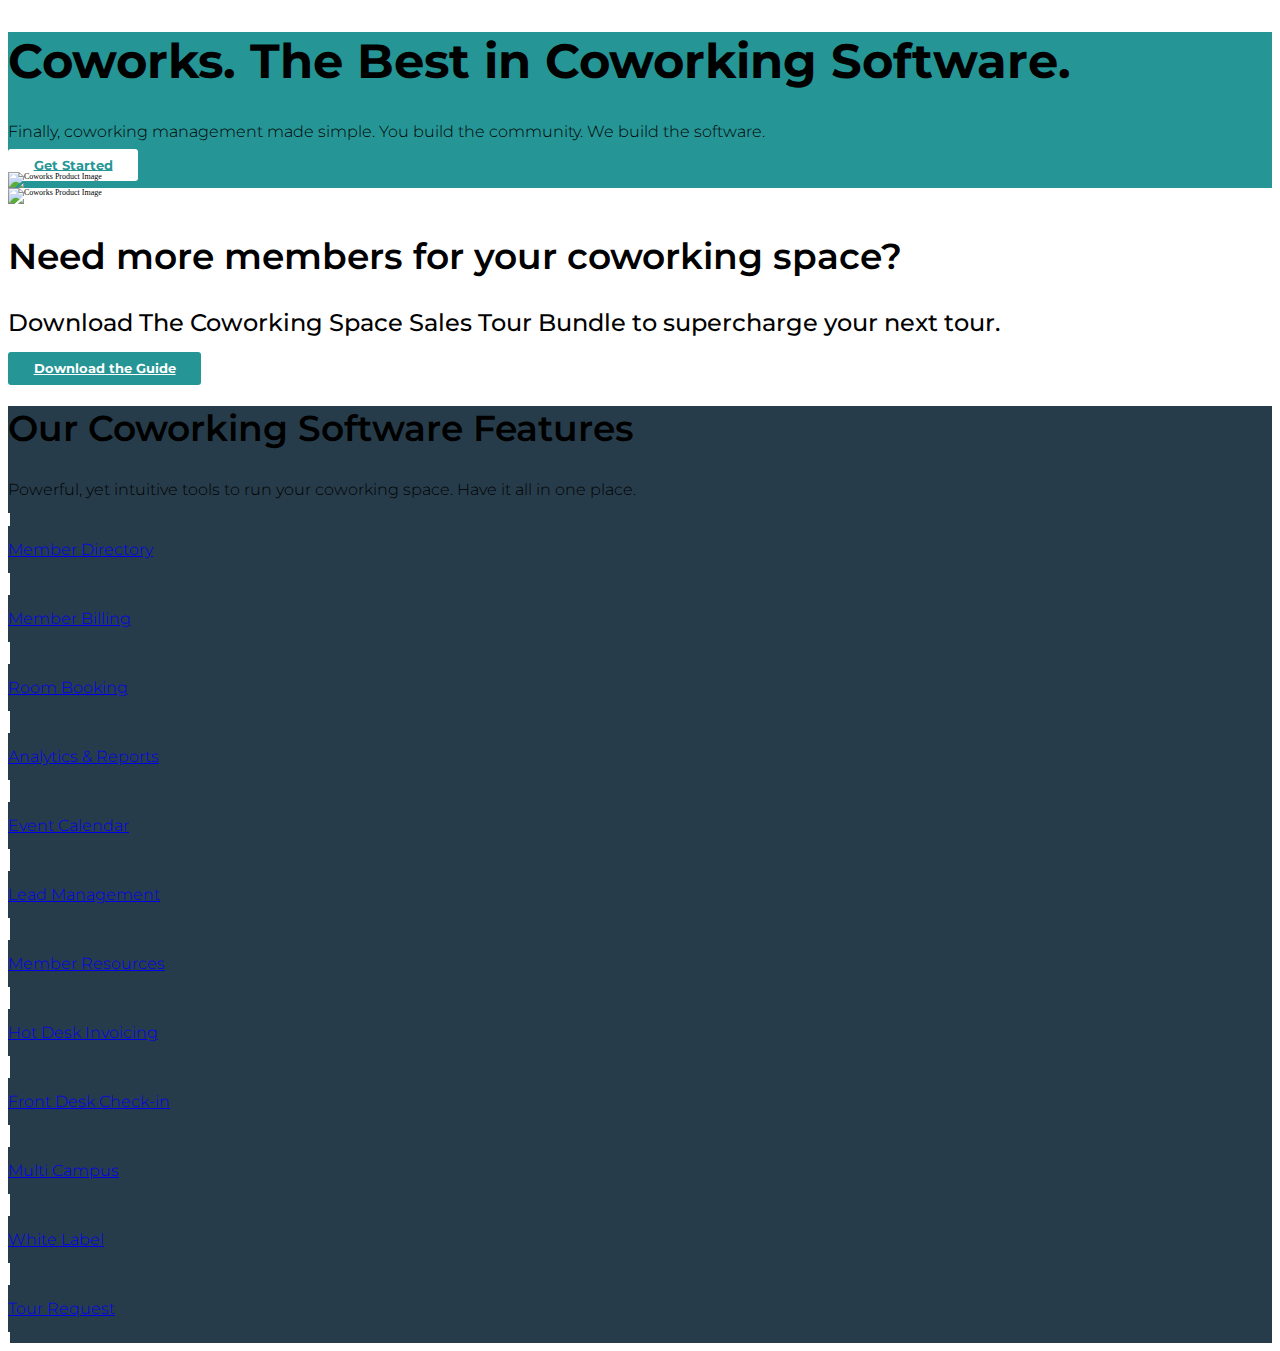
==== index.html @ 5b38c7f8 "Added Index Header, Sales Bundle, Features Added buttons, fonts, rem, features styles" ====
<!DOCTYPE html>
<html>

<head>
	<meta charset="utf-8">
	<meta name="viewport" content="width=device-width, initial-scale=1, shrink-to-fit=no">
	<link rel="stylesheet" href="https://stackpath.bootstrapcdn.com/bootstrap/4.1.3/css/bootstrap.min.css" integrity="sha384-MCw98/SFnGE8fJT3GXwEOngsV7Zt27NXFoaoApmYm81iuXoPkFOJwJ8ERdknLPMO" crossorigin="anonymous">
	<link rel="stylesheet" href="https://use.fontawesome.com/releases/v5.6.3/css/all.css" integrity="sha384-UHRtZLI+pbxtHCWp1t77Bi1L4ZtiqrqD80Kn4Z8NTSRyMA2Fd33n5dQ8lWUE00s/" crossorigin="anonymous">
	<link href="style/css/style.css" type="text/css" rel="stylesheet">
	<title>Lithios Mobile App Development Raleigh for Android, iOS, iPhone</title>
</head>

<body>
	<!-- Page -->
	<div class="container-fluid p-0" id="home">
		<!-- Header -->
		<div class="container-fluid py-5 px-5 px-md-0 bg-primary">
			<div class="row">
				<div class="col-0 col-md-1">
				</div>
				<div class="col-12 col-md-10">
					<div class="row px-0">
						<div class="col-12 col-lg-6 text-center text-lg-left">
							<h1 class="text-white">Coworks. The Best in Coworking Software.</h1>
							<p class="text-white">Finally, coworking management made simple. You build the community. We build the software.</p>
							<a class="btn btn-primary mt-5" href="#" role="button">Get Started</a>
						</div>
						<div class="col-12 col-lg-6">
							<img class="img-responsive w-100" src="img/icon-design.png" alt="Coworks Product Image">
						</div>
					</div>
				</div>
				<div class="col-0 col-md-1">
				</div>
			</div>
		</div>
		<!-- Coworks Space Sales Bundle -->
		<div class="container-fluid py-5 px-5 px-md-0">
			<div class="row">
				<div class="col-0 col-md-1">
				</div>
				<div class="col-12 col-md-10">
					<div class="row">
						<div class="col-12 col-md-6">
							<img class="img-responsive w-100" src="img/icon-design.png" alt="Coworks Product Image">
						</div>
						<div class="col-12 col-md-6">
							<h2>Need more members for your coworking space?</h2>
							<h3>Download The Coworking Space Sales Tour Bundle to supercharge your next tour.</h3>
							<a class="btn btn-secondary mt-5" href="#" role="button">Download the Guide</a>
						</div>
					</div>
				</div>
				<div class="col-0 col-md-1">
				</div>
			</div>
		</div>
		<!-- Software Features -->
		<div class="container-fluid py-5 px-5 px-md-0 bg-secondary">
			<div class="row">
				<div class="col-0 col-md-1">
				</div>
				<div class="col-12 col-md-10">
					<div class="row">
						<div class="col-12 text-center text-white">
							<h2>Our Coworking Software Features</h2>
							<p>Powerful, yet intuitive tools to run your coworking space. Have it all in one place.</p>
						</div>
					</div>
					<div class="row">
						<div class="col-6 col-lg-3 my-2">
							<a href="/features/#member-directory" class="feature-box d-block">
								<div class="p-4 d-flex align-items-center flex-column py-5">
									<div>
										<p class="text-white text-center d-block"><i class="fa fa-users fa-lg fa-3x"></i></p>
										<h3 class="text-white features-size text-center mb-0 p h6 pb-0">Member Directory</h3>
									</div>
								</div>
							</a>
						</div>
						<div class="col-6 col-lg-3 my-2">
							<a href="/features/#member-billing" class="feature-box d-block">
								<div class="p-4 d-flex align-items-center flex-column py-5">
									<div>
										<p class="text-white text-center d-block"><i class="fa fa-money fa-lg fa-3x"></i></p>
										<h3 class="text-white features-size text-center mb-0 p h6 pb-0">Member Billing</h3>
									</div>
								</div>
							</a>
						</div>
						<div class="col-6 col-lg-3 my-2">
							<a href="/features/#room-booking" class="feature-box d-block">
								<div class="p-4 d-flex align-items-center flex-column py-5">
									<div>
										<p class="text-white text-center d-block"><i class="fa fa-th-large fa-lg fa-3x"></i></p>
										<h3 class="text-white features-size text-center mb-0 p h6 pb-0">Room Booking</h3>
									</div>
								</div>
							</a>
						</div>
						<div class="col-6 col-lg-3 my-2">
							<a href="/features/#analytics" class="feature-box d-block">
								<div class="p-4 d-flex align-items-center flex-column py-5">
									<div>
										<p class="text-white text-center d-block"><i class="fa fa-bar-chart fa-lg fa-3x"></i></p>
										<h3 class="text-white features-size text-center mb-0 p h6 pb-0">Analytics & Reports</h3>
									</div>
								</div>
							</a>
						</div>
						<div class="col-6 col-lg-3 my-2">
							<a href="/features/#event-calendar" class="feature-box d-block">
								<div class="p-4 d-flex align-items-center flex-column py-5">
									<div>
										<p class="text-white text-center d-block"><i class="fa fa-calendar fa-lg fa-3x"></i></p>
										<h3 class="text-white features-size text-center mb-0 p h6 pb-0">Event Calendar</h3>
									</div>
								</div>
							</a>
						</div>
						<div class="col-6 col-lg-3 my-2">
							<a href="/features/#lead-management" class="feature-box d-block">
								<div class="p-4 d-flex align-items-center flex-column py-5">
									<div>
										<p class="text-white text-center d-block"><i class="fa fa-user-plus fa-lg fa-3x"></i></p>
										<h3 class="text-white features-size text-center mb-0 p h6 pb-0">Lead Management</h3>
									</div>
								</div>
							</a>
						</div>
						<div class="col-6 col-lg-3 my-2">
							<a href="/features/#member-resources" class="feature-box d-block">
								<div class="p-4 d-flex align-items-center flex-column py-5">
									<div>
										<p class="text-white text-center d-block"><i class="fa fa-coffee fa-lg fa-3x"></i></p>
										<h3 class="text-white features-size text-center mb-0 p h6 pb-0">Member Resources</h3>
									</div>
								</div>
							</a>
						</div>
						<div class="col-6 col-lg-3 my-2">
							<a href="/features/#hot-desk" class="feature-box d-block">
								<div class="p-4 d-flex align-items-center flex-column py-5">
									<div>
										<p class="text-white text-center d-block"><i class="fa fa-credit-card fa-lg fa-3x"></i></p>
										<h3 class="text-white features-size text-center mb-0 p h6 pb-0">Hot Desk Invoicing</h3>
									</div>
								</div>
							</a>
						</div>
						<div class="col-6 col-lg-3 my-2">
							<a href="/features/#front-desk" class="feature-box d-block">
								<div class="p-4 d-flex align-items-center flex-column py-5">
									<div>
										<p class="text-white text-center d-block"><i class="fa fa-check-circle fa-lg fa-3x"></i></p>
										<h3 class="text-white features-size text-center mb-0 p h6 pb-0">Front Desk Check-in</h3>
									</div>
								</div>
							</a>
						</div>
						<div class="col-6 col-lg-3 my-2">
							<a href="/features/#multi-campus" class="feature-box d-block">
								<div class="p-4 d-flex align-items-center flex-column py-5">
									<div>
										<p class="text-white text-center d-block"><i class="fa fa-map-signs fa-lg fa-3x"></i></p>
										<h3 class="text-white features-size text-center mb-0 p h6 pb-0">Multi Campus</h3>
									</div>
								</div>
							</a>
						</div>
						<div class="col-6 col-lg-3 my-2">
							<a href="/features/#white-label" class="feature-box d-block">
								<div class="p-4 d-flex align-items-center flex-column py-5">
									<div>
										<p class="text-white text-center d-block"><i class="fa fa-paint-brush fa-lg fa-3x"></i></p>
										<h3 class="text-white features-size text-center mb-0 p h6 pb-0">White Label</h3>
									</div>
								</div>
							</a>
						</div>
						<div class="col-6 col-lg-3 my-2">
							<a href="/features/#tour-request" class="feature-box d-block">
								<div class="p-4 d-flex align-items-center flex-column py-5">
									<div>
										<p class="text-white text-center d-block"><i class="fa fa-map-marker fa-lg fa-3x"></i></p>
										<h3 class="text-white features-size text-center mb-0 p h6 pb-0">Tour Request</h3>
									</div>
								</div>
							</a>
						</div>
					</div>
				</div>
				<div class="col-0 col-md-1">
				</div>
			</div>
		</div>
			<!-- software suite -->

		</div>
</body>

</html>
---- style/css/style.css ----
@import url("https://fonts.googleapis.com/css?family=Montserrat:300,400,500,600,700,800,900");.bg-primary{background-color:#259595 !important}.bg-secondary{background-color:#273c4a !important}.bg-grey{background-color:#f8f8f8}@media (min-width: 992px){.h1,h1{font-family:"Montserrat",Verdana,Arial,Helvetica,sans-serif;font-size:10rem;font-weight:700}.h2,h2{font-family:"Montserrat",Verdana,Arial,Helvetica,sans-serif;font-size:4.5rem;font-weight:600}.h3,h3{font-family:"Montserrat",Verdana,Arial,Helvetica,sans-serif;font-size:3rem;font-weight:500}.h4,h4{font-family:"Montserrat",Verdana,Arial,Helvetica,sans-serif;font-size:4.5rem;font-weight:700}.h5,h5{font-family:"Montserrat",Verdana,Arial,Helvetica,sans-serif;font-size:4.5rem;font-weight:700}.h6,h6{font-family:"Montserrat",Verdana,Arial,Helvetica,sans-serif;font-size:4.5rem;font-weight:700}.p,p{font-family:"Montserrat",Verdana,Arial,Helvetica,sans-serif;font-size:2rem;font-weight:300}}@media (min-width: 768px), (max-width: 991px){.h1,h1{font-family:"Montserrat",Verdana,Arial,Helvetica,sans-serif;font-size:6rem;font-weight:700}.p,p{font-family:"Montserrat",Verdana,Arial,Helvetica,sans-serif;font-size:2rem;font-weight:300}}@media (max-width: 767px){.h1,h1{font-family:"Montserrat",Verdana,Arial,Helvetica,sans-serif;font-size:6rem;font-weight:700}.p,p{font-family:"Montserrat",Verdana,Arial,Helvetica,sans-serif;font-size:2rem;font-weight:300}}@media (min-width: 992px){html{font-size:10px}}@media (min-width: 768px), (max-width: 991px){html{font-size:8px}}@media (max-width: 767px){html{font-size:6px}}@media (min-width: 768px){.btn-primary{background-color:white;border-radius:3px 3px 3px 3px;border-color:white;color:#259595;font-family:"Montserrat",Verdana,Arial,Helvetica,sans-serif;font-weight:700;font-size:1.6rem;padding:1.1rem 3.2rem}.btn-primary:hover{background-color:#d9d9d9;color:#259595;font-family:"Montserrat",Verdana,Arial,Helvetica,sans-serif;font-weight:700;font-size:1.6rem;border-color:#d9d9d9 !important}.btn-primary:active{background-color:#d9d9d9 !important;color:#259595 !important;font-family:"Montserrat",Verdana,Arial,Helvetica,sans-serif !important;font-weight:700;font-size:1.6rem;border-color:#d9d9d9 !important;box-shadow:0 0 0 0.2rem rgba(0,0,0,0.15) !important}.btn-secondary{background-color:#259595;border-radius:3px 3px 3px 3px;border-color:#259595;color:white;font-family:"Montserrat",Verdana,Arial,Helvetica,sans-serif;font-weight:700;font-size:1.6rem;padding:1.1rem 3.2rem}.btn-secondary:hover{background-color:#39cece;color:white;border-color:#39cece !important}.btn-secondary:active{background-color:#39cece !important;color:white;border-color:#39cece !important;box-shadow:0 0 0 0.2rem rgba(0,0,0,0.2) !important}}@media (max-width: 767px){.btn-primary{background-color:white;border-radius:3px 3px 3px 3px;border-color:white;color:#259595;font-family:"Montserrat",Verdana,Arial,Helvetica,sans-serif;font-weight:700;font-size:1.8rem;padding:1.5rem 4rem}.btn-primary:hover{background-color:#d9d9d9;color:#259595;font-family:"Montserrat",Verdana,Arial,Helvetica,sans-serif;font-weight:700;font-size:1.8rem;border-color:#d9d9d9 !important}.btn-primary:active{background-color:#d9d9d9 !important;color:#259595 !important;font-family:"Montserrat",Verdana,Arial,Helvetica,sans-serif !important;font-weight:700;font-size:1.8rem;border-color:#d9d9d9 !important;box-shadow:0 0 0 0.2rem rgba(0,0,0,0.15) !important}.btn-secondary{background-color:#259595;border-radius:3px 3px 3px 3px;border-color:#259595;color:white;font-family:"Montserrat",Verdana,Arial,Helvetica,sans-serif;font-weight:700;font-size:1.8rem;padding:1.5rem 4rem}.btn-secondary:hover{background-color:#39cece;color:white;font-size:1.8rem;border-color:#39cece !important}.btn-secondary:active{background-color:#39cece !important;color:white;font-size:1.8rem;border-color:#39cece !important;box-shadow:0 0 0 0.2rem rgba(0,0,0,0.2) !important}}.feature-box{border:solid 2px #fff}.feature-box:hover{background-color:#687680;text-decoration:none}.feature-box:active{background-color:#687680;text-decoration:none}
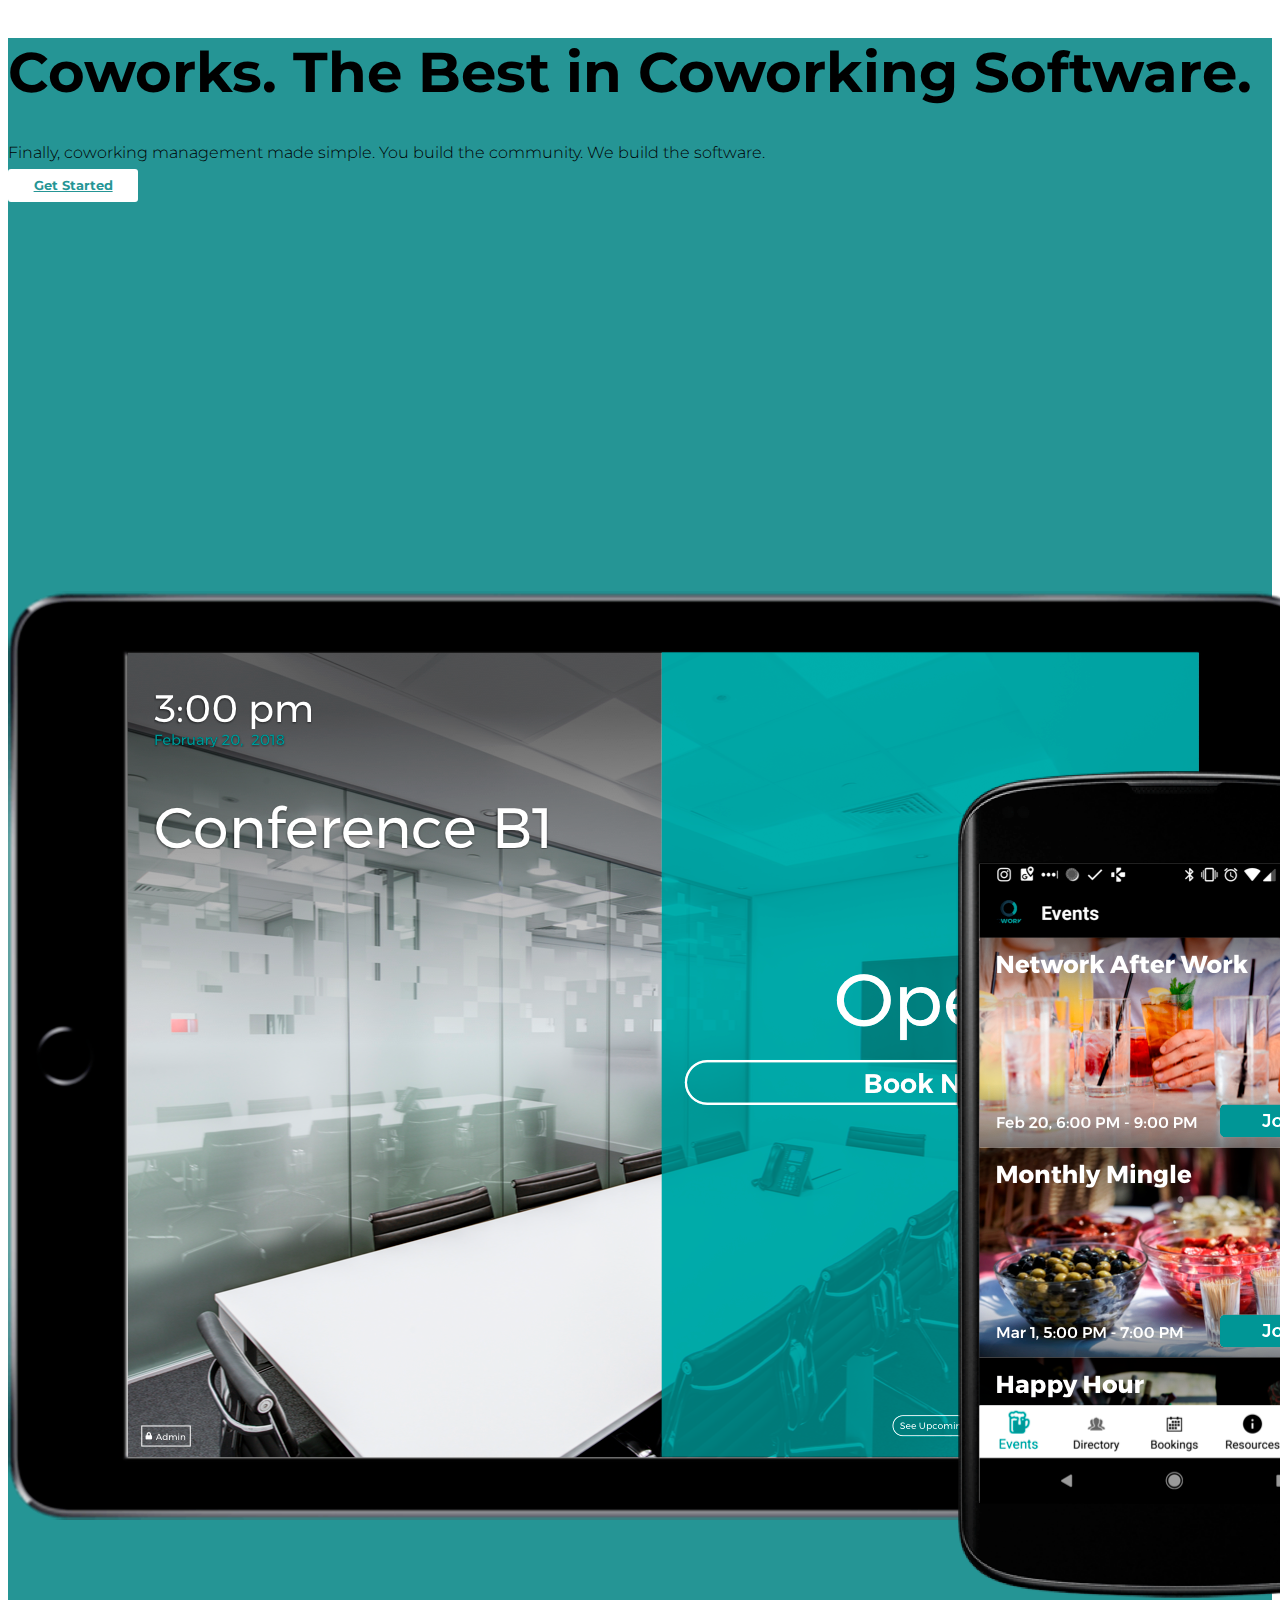
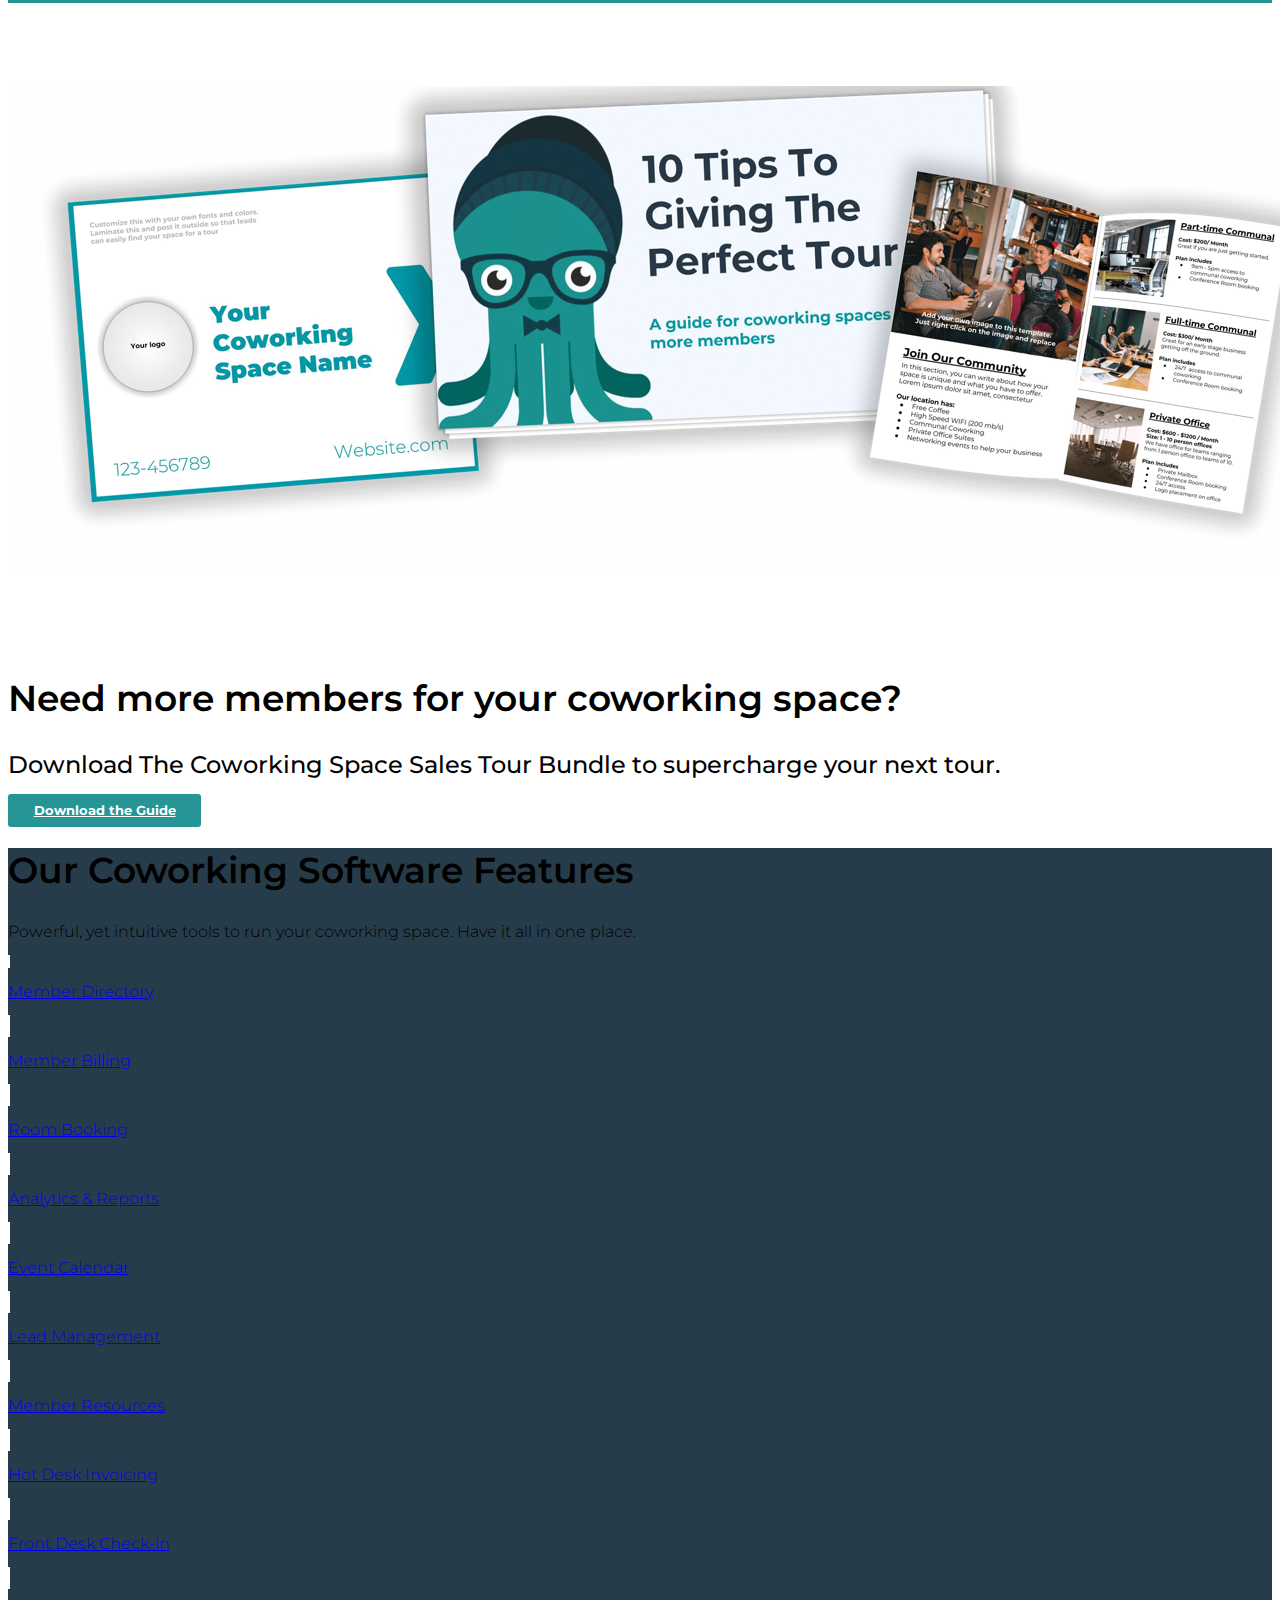
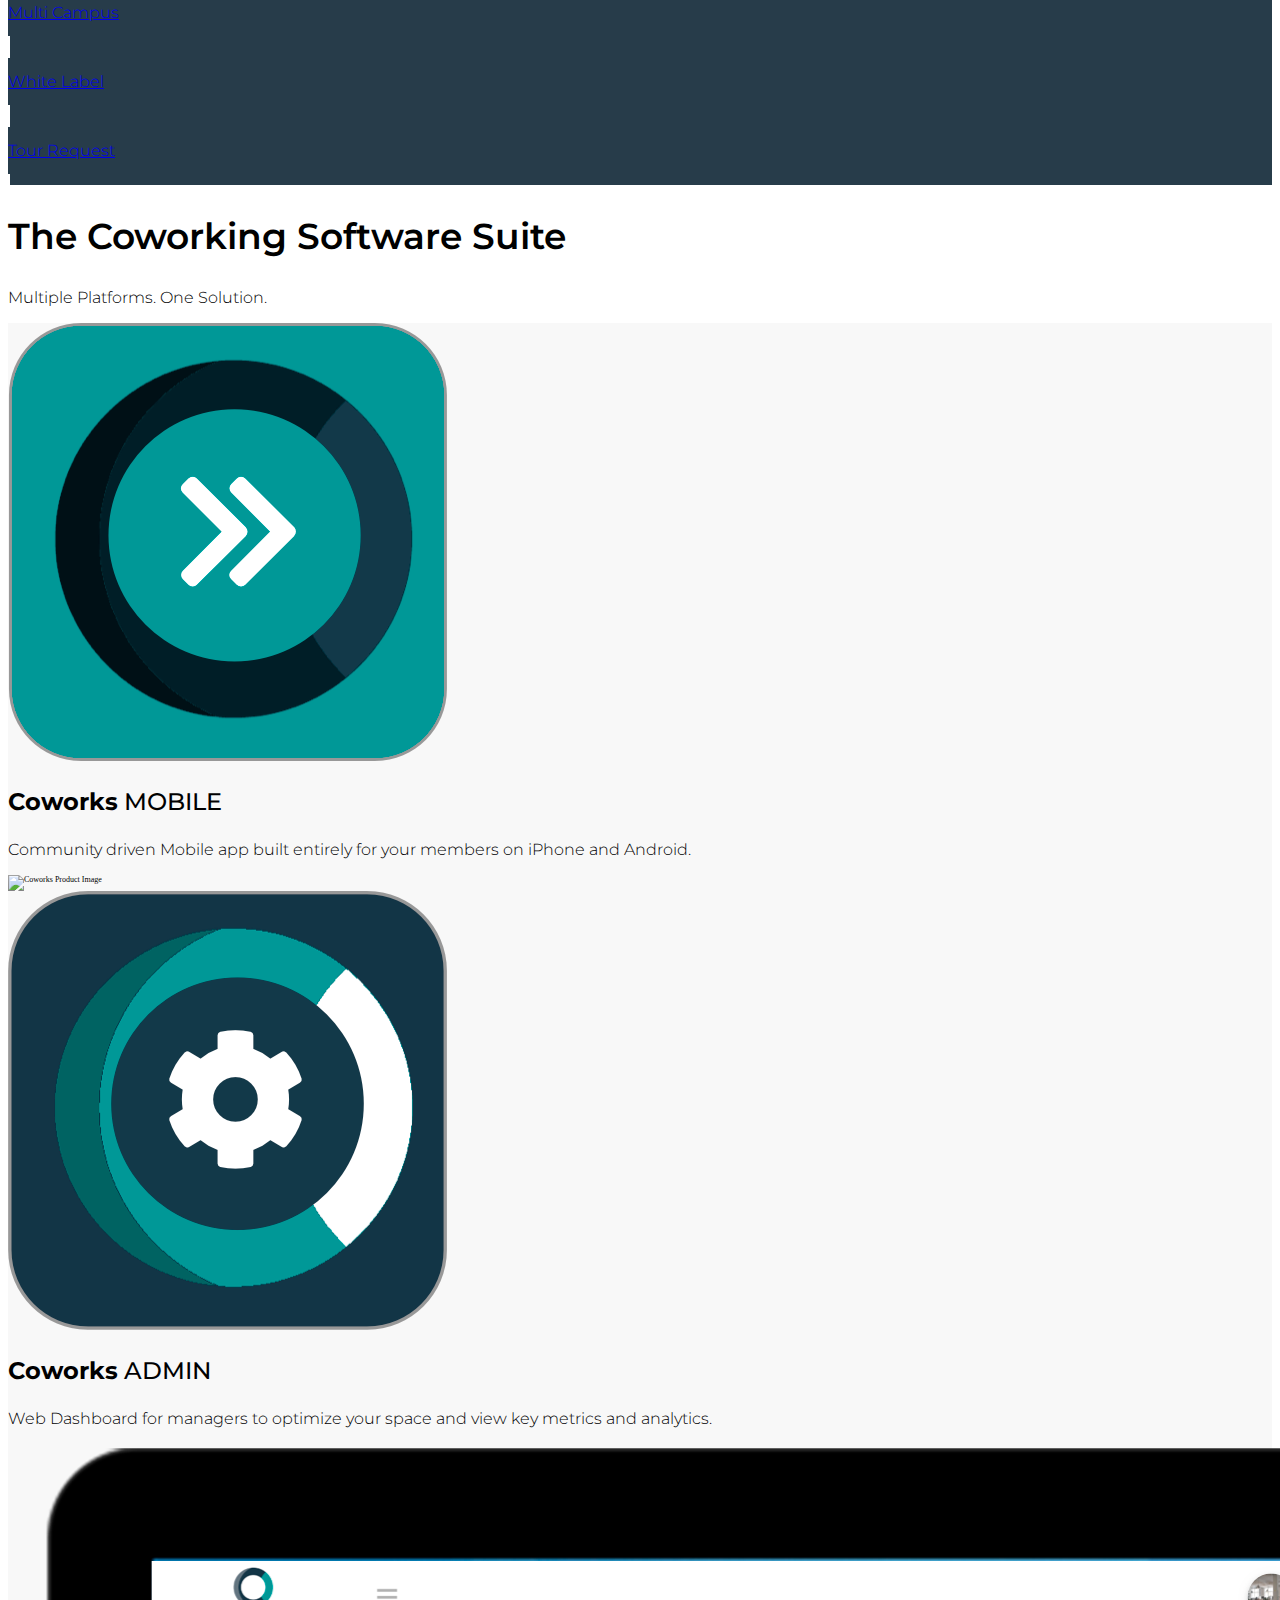
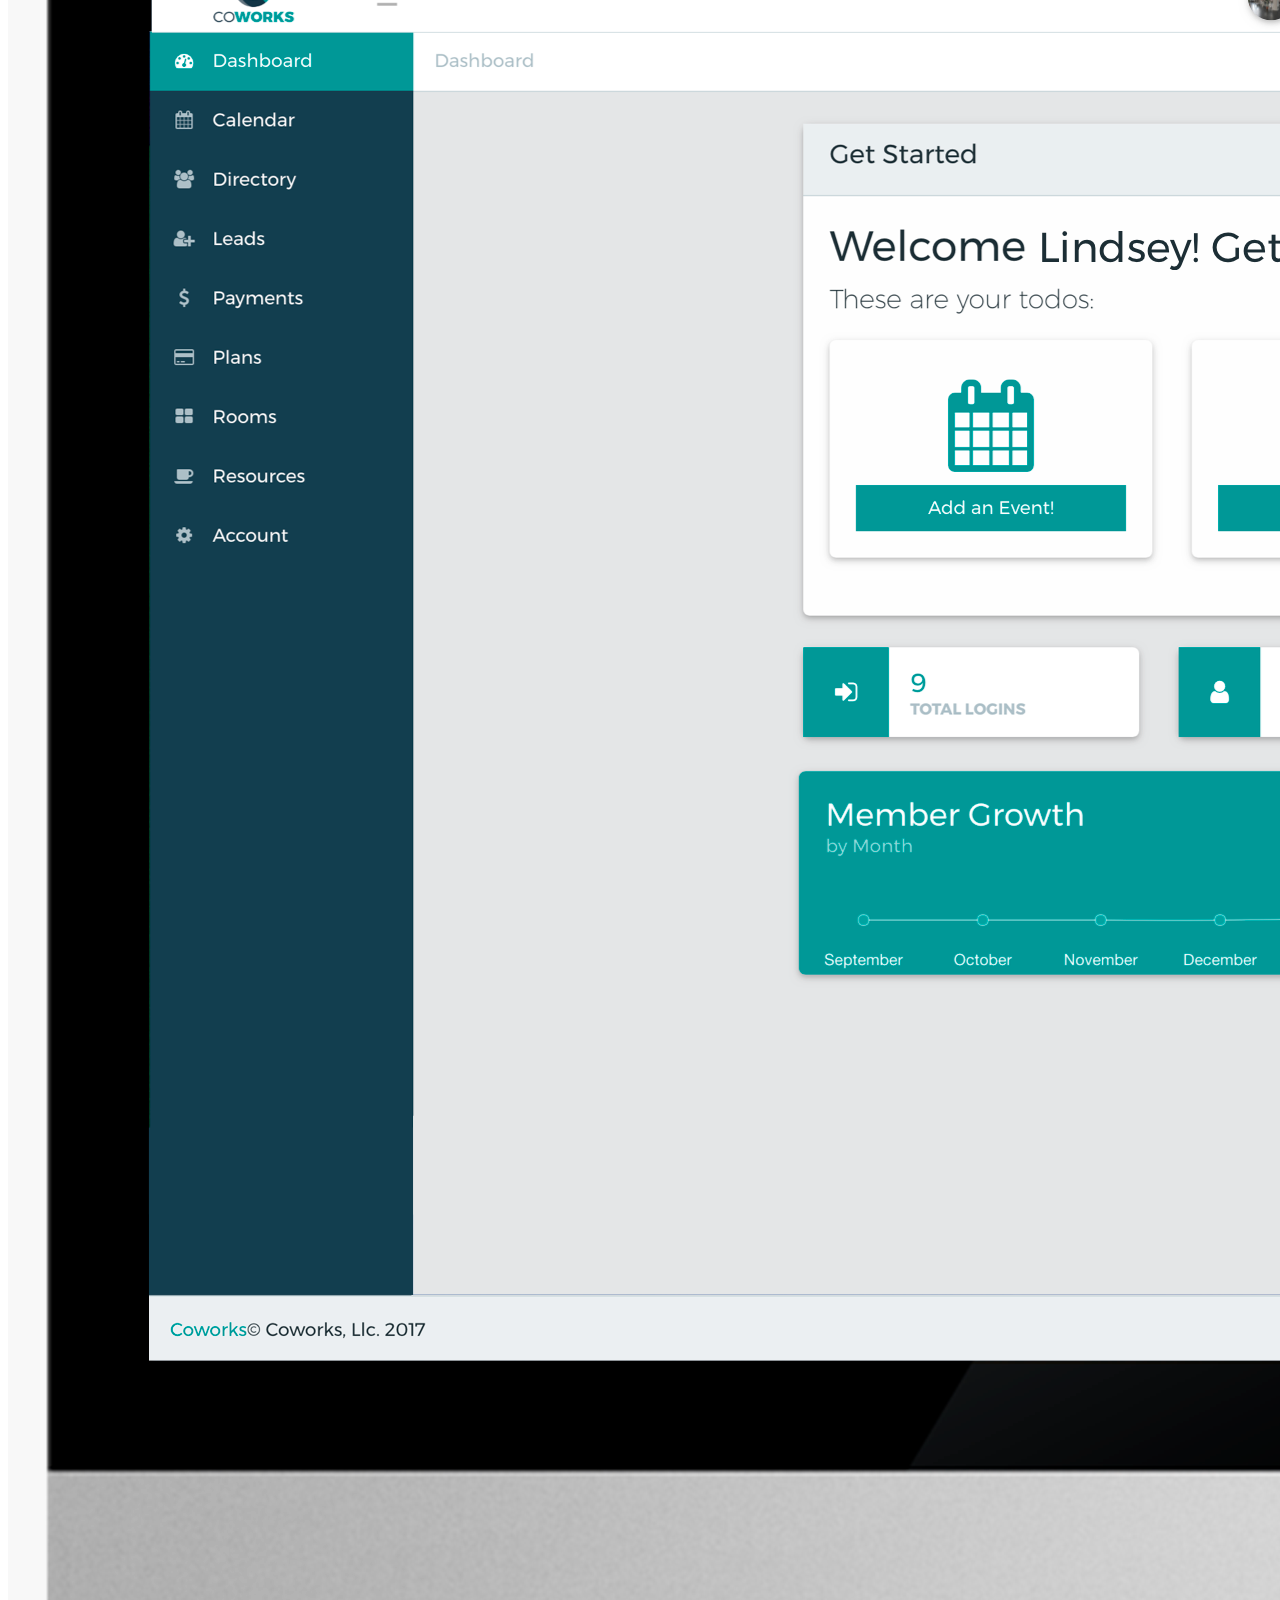
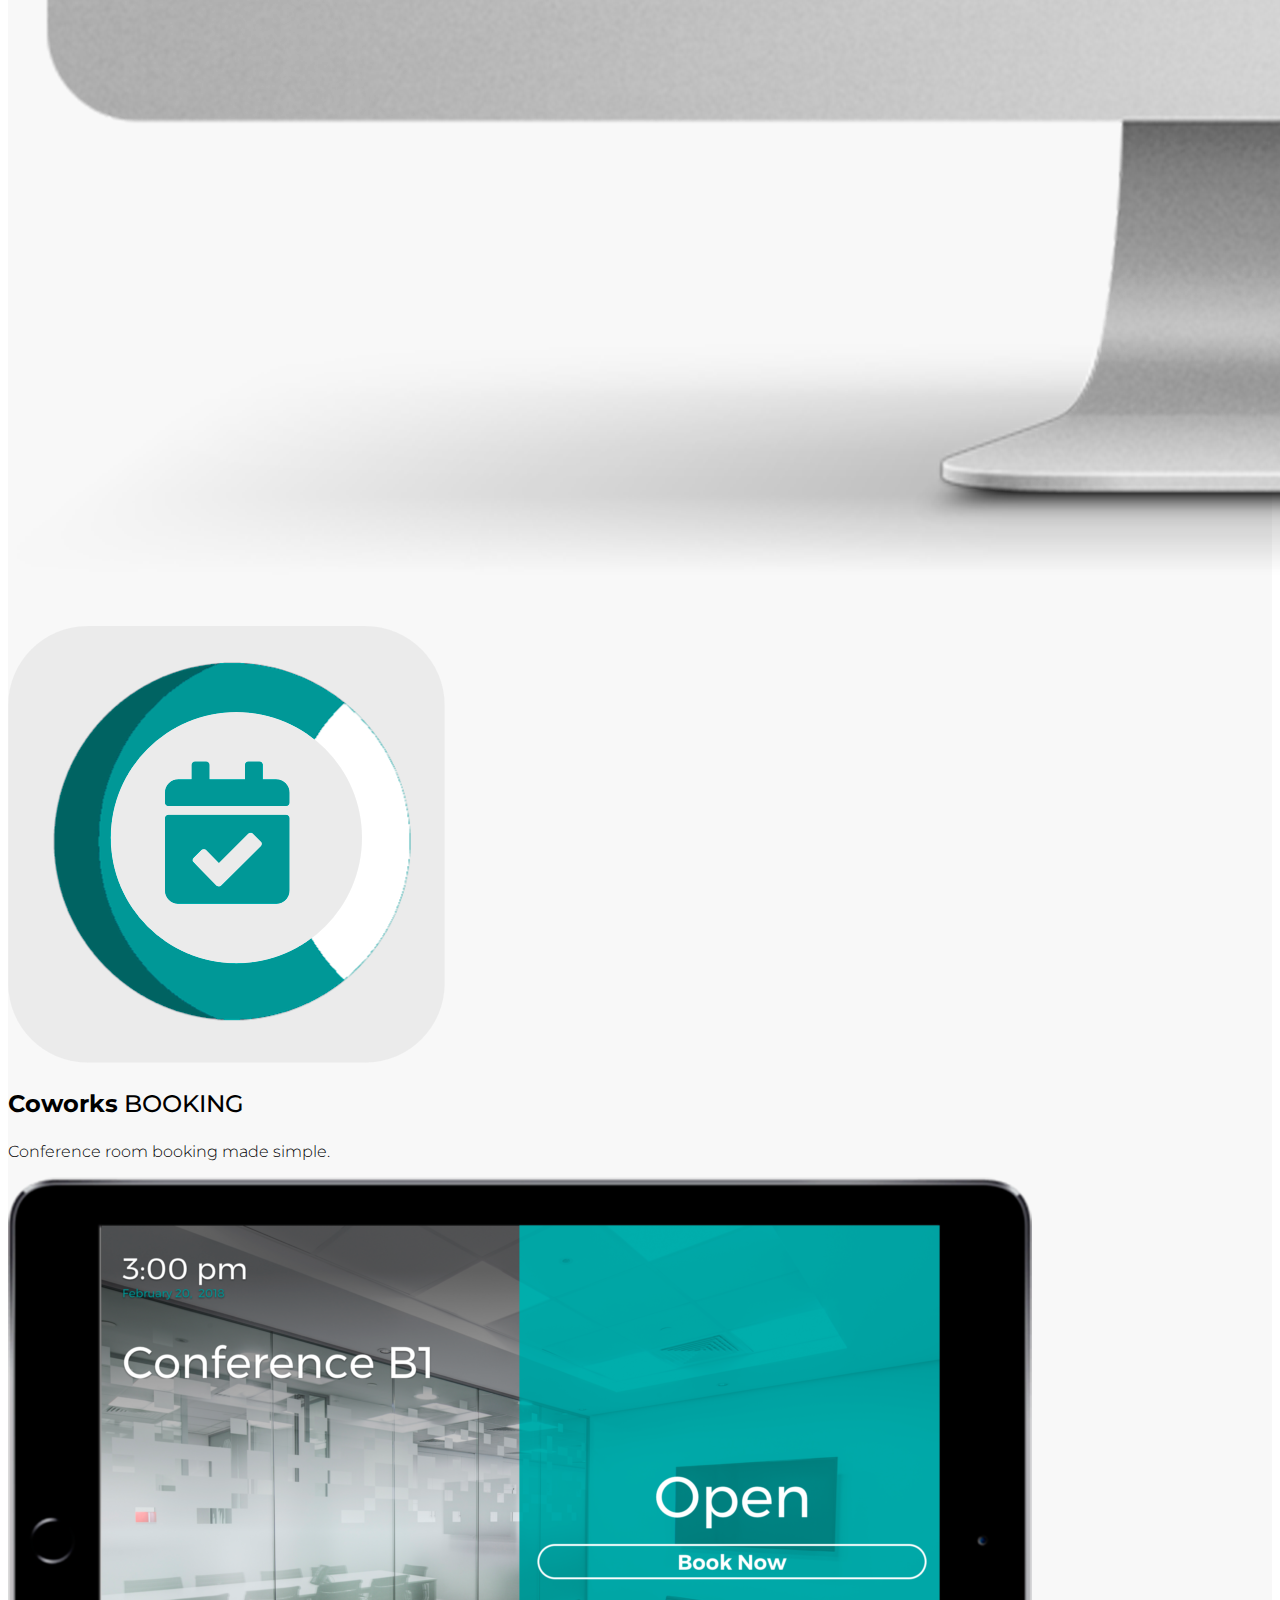
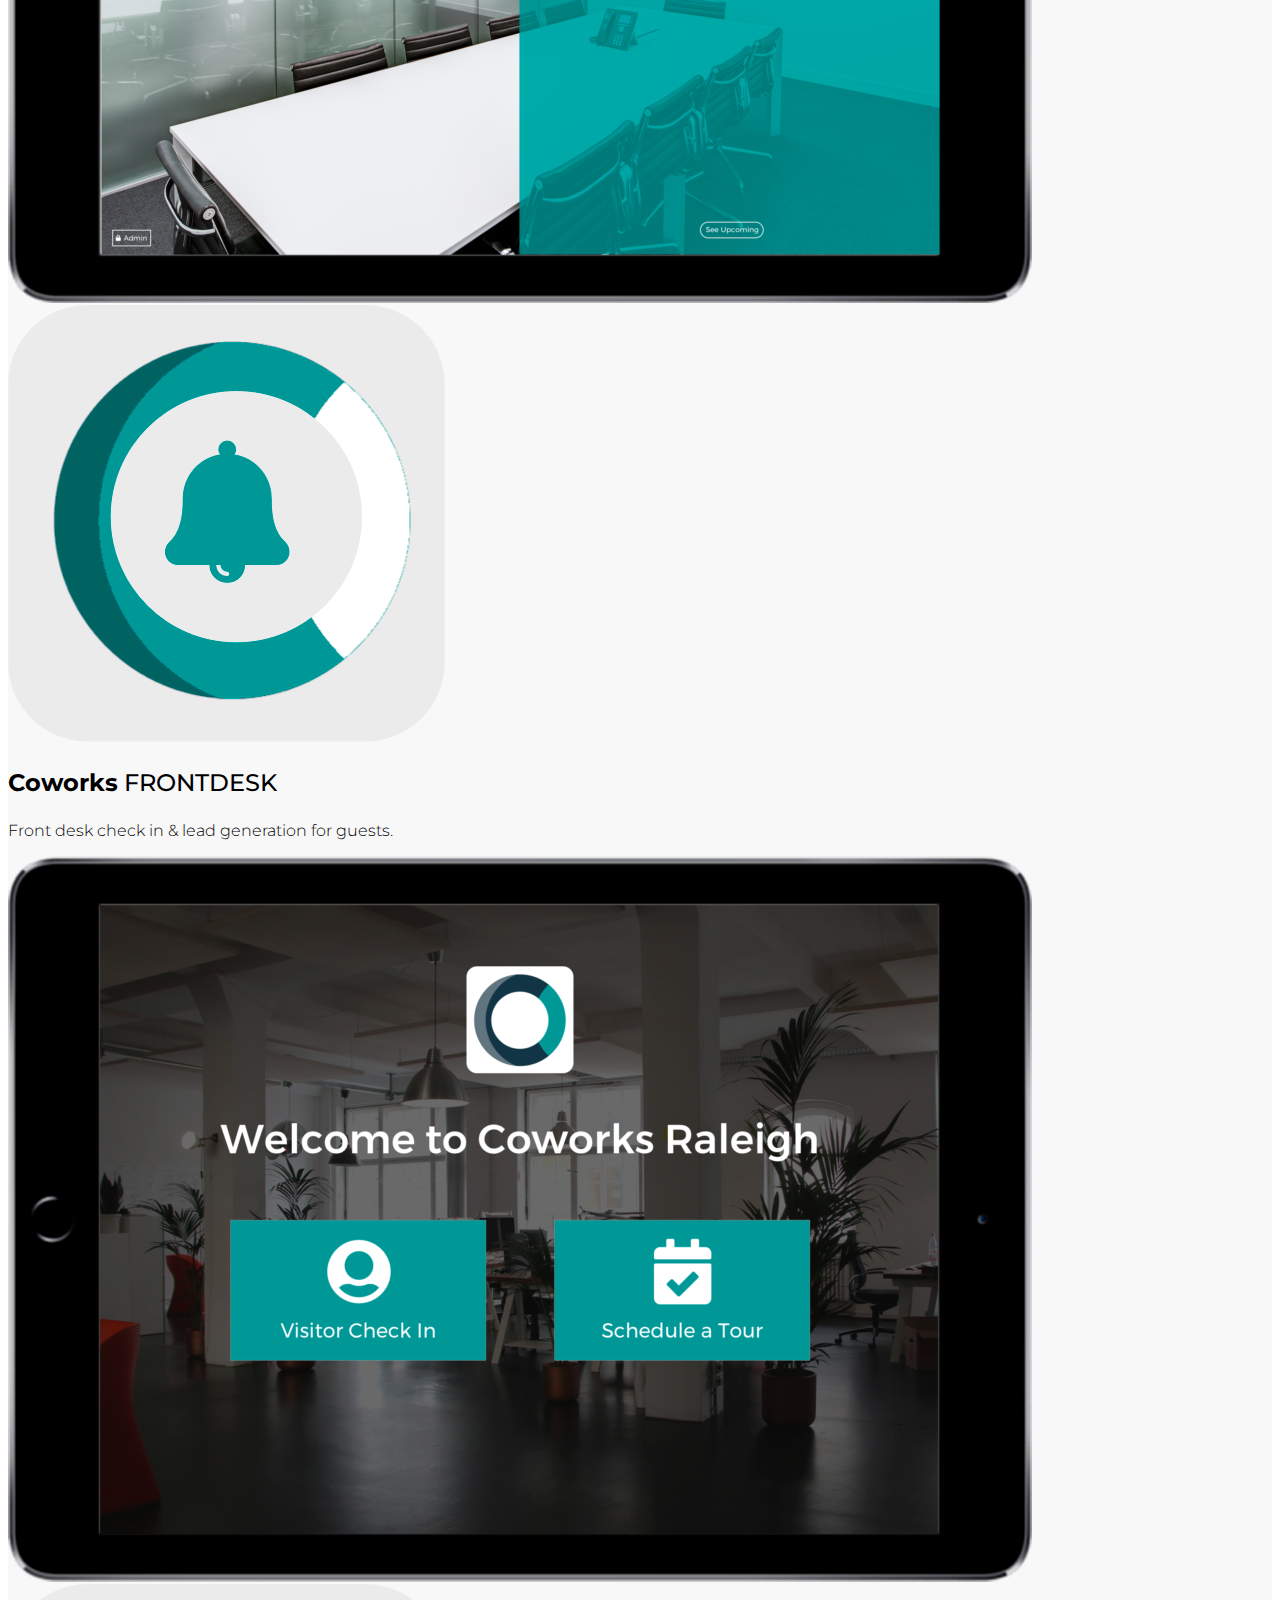
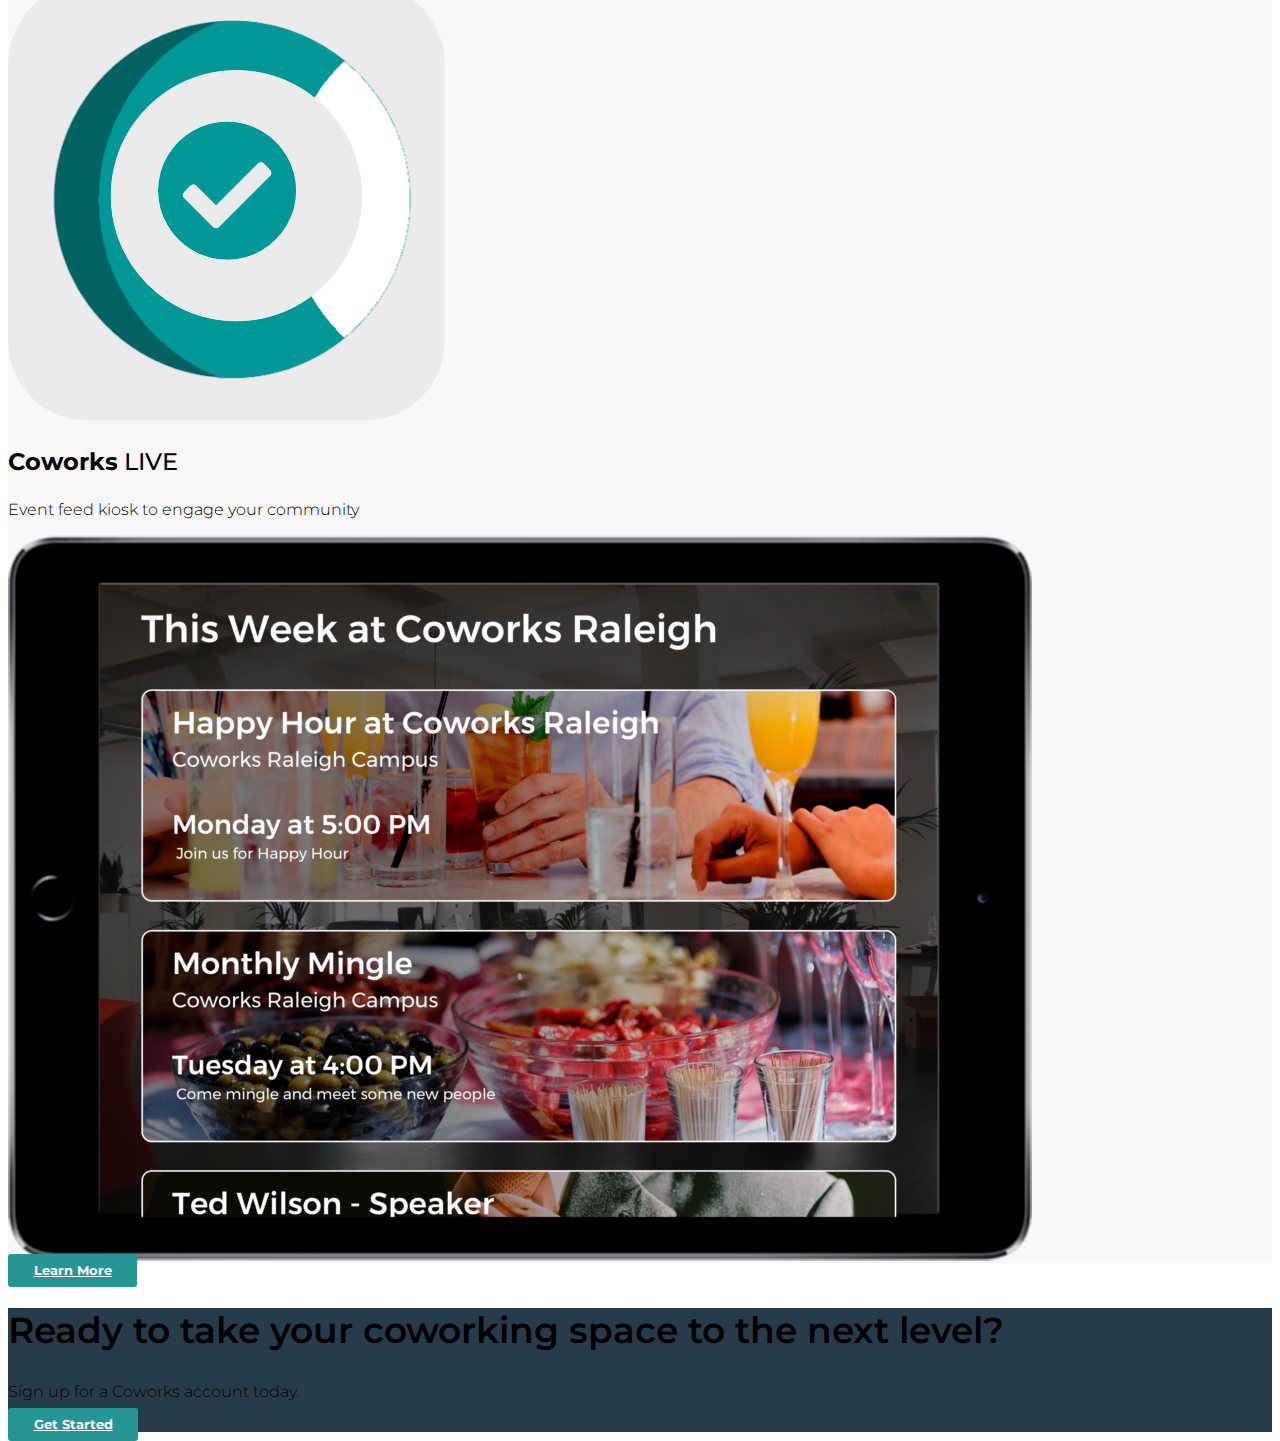
==== commit d7b2c75c: "Added in homepage images, coded html for homepage structure" ====
--- a/index.html
+++ b/index.html
@@ -15,18 +15,18 @@
 	<div class="container-fluid p-0" id="home">
 		<!-- Header -->
 		<div class="container-fluid py-5 px-5 px-md-0 bg-primary">
-			<div class="row">
+			<div class="row py-5">
 				<div class="col-0 col-md-1">
 				</div>
 				<div class="col-12 col-md-10">
-					<div class="row px-0">
+					<div class="row px-0 align-items-center">
 						<div class="col-12 col-lg-6 text-center text-lg-left">
-							<h1 class="text-white">Coworks. The Best in Coworking Software.</h1>
+							<h1 class="text-white pb-3">Coworks. The Best in Coworking Software.</h1>
 							<p class="text-white">Finally, coworking management made simple. You build the community. We build the software.</p>
 							<a class="btn btn-primary mt-5" href="#" role="button">Get Started</a>
 						</div>
-						<div class="col-12 col-lg-6">
-							<img class="img-responsive w-100" src="img/icon-design.png" alt="Coworks Product Image">
+						<div class="col-12 col-lg-6 py-5">
+							<img class="img-responsive w-100" src="img/coworks_platforms_all.png" alt="Coworks All Platforms Image">
 						</div>
 					</div>
 				</div>
@@ -40,12 +40,12 @@
 				<div class="col-0 col-md-1">
 				</div>
 				<div class="col-12 col-md-10">
-					<div class="row">
+					<div class="row align-items-center">
 						<div class="col-12 col-md-6">
-							<img class="img-responsive w-100" src="img/icon-design.png" alt="Coworks Product Image">
+							<img class="img-responsive w-100" src="img/the-coworking-sales-tour-bundle.png" alt="The Coworks Sales Tour Bundle">
 						</div>
 						<div class="col-12 col-md-6">
-							<h2>Need more members for your coworking space?</h2>
+							<h2 class="pb-3">Need more members for your coworking space?</h2>
 							<h3>Download The Coworking Space Sales Tour Bundle to supercharge your next tour.</h3>
 							<a class="btn btn-secondary mt-5" href="#" role="button">Download the Guide</a>
 						</div>
@@ -61,10 +61,10 @@
 				<div class="col-0 col-md-1">
 				</div>
 				<div class="col-12 col-md-10">
-					<div class="row">
+					<div class="row py-5">
 						<div class="col-12 text-center text-white">
-							<h2>Our Coworking Software Features</h2>
-							<p>Powerful, yet intuitive tools to run your coworking space. Have it all in one place.</p>
+							<h2 class="py-3">Our Coworking Software Features</h2>
+							<p class="pb-5">Powerful, yet intuitive tools to run your coworking space. Have it all in one place.</p>
 						</div>
 					</div>
 					<div class="row">
@@ -194,8 +194,120 @@
 				</div>
 			</div>
 		</div>
-			<!-- software suite -->
-
+		<!-- software suite -->
+		<div class="container-fluid py-5 px-5 px-md-0">
+			<div class="row">
+				<div class="col-0 col-md-1">
+				</div>
+				<div class="col-12 col-md-10">
+					<div class="row py-5">
+						<div class="col-12 text-center">
+							<h2 class="py-3">The Coworking Software Suite</h2>
+							<p class="pb-5">Multiple Platforms. One Solution.</p>
+						</div>
+					</div>
+					<!-- mobile -->
+					<div class="row justify-content-center mb-5">
+						<div class="col-12 bg-grey p-5">
+							<div class="row align-items-center p-5">
+								<div class="col-12 col-md-6">
+									<div class="row justify-content-center">
+										<div class="col-3">
+											<img class="img-responsive w-100 mb-3" src="img/coworks_platform_coworks-mobile-icon.png" alt="Coworks Mobile Icon">
+										</div>
+									</div>
+									<h3 class="pb-3 mt-5"><strong>Coworks</strong> MOBILE</h3>
+									<p>Community driven Mobile app built entirely for your members on iPhone and Android.</p>
+								</div>
+								<div class="col-12 col-md-6">
+									<img class="img-responsive w-100" src="img/coworks_coworks-mobile.png" alt="Coworks Product Image">
+								</div>
+							</div>
+						</div>
+					</div>
+					<!-- web -->
+					<div class="row justify-content-center my-5">
+						<div class="col-12 bg-grey py-5">
+							<div class="row align-items-center p-5">
+								<div class="col-12 col-md-6">
+									<div class="row justify-content-center">
+										<div class="col-3">
+											<img class="img-responsive w-100 mb-3" src="img/coworks_platform_coworks-admin-icon.png" alt="Coworks Mobile Icon">
+										</div>
+									</div>
+									<h3 class="pb-3 mt-5"><strong>Coworks</strong> ADMIN</h3>
+									<p>Web Dashboard for managers to optimize your space and view key metrics and analytics.</p>
+								</div>
+								<div class="col-12 col-md-6">
+									<img class="img-responsive w-100" src="img/coworks_coworks-admin.png" alt="Coworks Product Image">
+								</div>
+							</div>
+						</div>
+					</div>
+					<!-- tablets-desktop -->
+					<div class="row justify-content-center my-5 px-0 d-none d-lg-flex">
+						<div class="col-12 py-5 px-0">
+							<div class="row px-0 justify-content-between">
+								<div class="col bg-grey p-5 justify-content-between">
+									<div class="row justify-content-center px-0">
+										<div class="col-4">
+											<img class="img-responsive w-100 mb-3" src="img/coworks_platform_coworks-booking-icon.png" alt="Coworks Mobile Icon">
+										</div>
+									</div>
+									<h3 class="pb-1 mt-5 text-center"><strong>Coworks</strong> BOOKING</h3>
+									<p class="text-center pb-5">Conference room booking made simple.</p>
+									<img class="img-responsive w-100" src="img/coworks_coworks-booking-1024x726.png" alt="Coworks Product Image">
+								</div>
+								<div class="col bg-grey p-5 mx-5">
+									<div class="row justify-content-center px-0">
+										<div class="col-4">
+											<img class="img-responsive w-100 mb-3" src="img/coworks_platform_coworks-front-desk-icon.png" alt="Coworks Mobile Icon">
+										</div>
+									</div>
+									<h3 class="pb-1 mt-5 text-center"><strong>Coworks</strong> FRONTDESK</h3>
+									<p class="text-center pb-5">Front desk check in & lead generation for guests.</p>
+									<img class="img-responsive w-100" src="img/coworks_coworks-front-desk-1024x726.png" alt="Coworks Product Image">
+								</div><div class="col bg-grey p-5">
+									<div class="row justify-content-center px-0">
+										<div class="col-4">
+											<img class="img-responsive w-100 mb-3" src="img/coworks_platform_coworks-live-icon.png" alt="Coworks Mobile Icon">
+										</div>
+									</div>
+									<h3 class="pb-1 mt-5 text-center"><strong>Coworks</strong> LIVE</h3>
+									<p class="text-center pb-5">
+Event feed kiosk to engage your community</p>
+									<img class="img-responsive w-100" src="img/coworks_coworks-live-1024x726.png" alt="Coworks Product Image">
+								</div>
+							</div>
+						</div>
+				</div>
+				<!-- button -->
+				<div class="row">
+					<div class="col-12 text-center">
+						<a class="btn btn-secondary mt-5" href="#" role="button">Learn More</a>
+					</div>
+				</div>
+							</div>
+				<div class="col-0 col-md-1">
+				</div>
+		</div>
+	</div>
+			<!-- slider -->
+			<!-- call to action -->
+					<div class="container-fluid py-5 px-5 px-md-0 bg-secondary">
+				<div class="row py-5">
+					<div class="col-0 col-md-1">
+					</div>
+					<div class="col-12 col-md-10 text-white text-center">
+						<h2 class="pb-3">Ready to take your coworking space to the next level?</h2>
+						<p>Sign up for a Coworks account today.</p>
+						<a class="btn btn-secondary mt-5" href="#" role="button">Get Started</a>
+					</div>
+					<div class="col-0 col-md-1">
+					</div>
+				</div>
+			</div>
+			<!--  -->
 		</div>
 </body>
 
--- a/style/css/style.css
+++ b/style/css/style.css
@@ -1 +1 @@
-@import url("https://fonts.googleapis.com/css?family=Montserrat:300,400,500,600,700,800,900");.bg-primary{background-color:#259595 !important}.bg-secondary{background-color:#273c4a !important}.bg-grey{background-color:#f8f8f8}@media (min-width: 992px){.h1,h1{font-family:"Montserrat",Verdana,Arial,Helvetica,sans-serif;font-size:10rem;font-weight:700}.h2,h2{font-family:"Montserrat",Verdana,Arial,Helvetica,sans-serif;font-size:4.5rem;font-weight:600}.h3,h3{font-family:"Montserrat",Verdana,Arial,Helvetica,sans-serif;font-size:3rem;font-weight:500}.h4,h4{font-family:"Montserrat",Verdana,Arial,Helvetica,sans-serif;font-size:4.5rem;font-weight:700}.h5,h5{font-family:"Montserrat",Verdana,Arial,Helvetica,sans-serif;font-size:4.5rem;font-weight:700}.h6,h6{font-family:"Montserrat",Verdana,Arial,Helvetica,sans-serif;font-size:4.5rem;font-weight:700}.p,p{font-family:"Montserrat",Verdana,Arial,Helvetica,sans-serif;font-size:2rem;font-weight:300}}@media (min-width: 768px), (max-width: 991px){.h1,h1{font-family:"Montserrat",Verdana,Arial,Helvetica,sans-serif;font-size:6rem;font-weight:700}.p,p{font-family:"Montserrat",Verdana,Arial,Helvetica,sans-serif;font-size:2rem;font-weight:300}}@media (max-width: 767px){.h1,h1{font-family:"Montserrat",Verdana,Arial,Helvetica,sans-serif;font-size:6rem;font-weight:700}.p,p{font-family:"Montserrat",Verdana,Arial,Helvetica,sans-serif;font-size:2rem;font-weight:300}}@media (min-width: 992px){html{font-size:10px}}@media (min-width: 768px), (max-width: 991px){html{font-size:8px}}@media (max-width: 767px){html{font-size:6px}}@media (min-width: 768px){.btn-primary{background-color:white;border-radius:3px 3px 3px 3px;border-color:white;color:#259595;font-family:"Montserrat",Verdana,Arial,Helvetica,sans-serif;font-weight:700;font-size:1.6rem;padding:1.1rem 3.2rem}.btn-primary:hover{background-color:#d9d9d9;color:#259595;font-family:"Montserrat",Verdana,Arial,Helvetica,sans-serif;font-weight:700;font-size:1.6rem;border-color:#d9d9d9 !important}.btn-primary:active{background-color:#d9d9d9 !important;color:#259595 !important;font-family:"Montserrat",Verdana,Arial,Helvetica,sans-serif !important;font-weight:700;font-size:1.6rem;border-color:#d9d9d9 !important;box-shadow:0 0 0 0.2rem rgba(0,0,0,0.15) !important}.btn-secondary{background-color:#259595;border-radius:3px 3px 3px 3px;border-color:#259595;color:white;font-family:"Montserrat",Verdana,Arial,Helvetica,sans-serif;font-weight:700;font-size:1.6rem;padding:1.1rem 3.2rem}.btn-secondary:hover{background-color:#39cece;color:white;border-color:#39cece !important}.btn-secondary:active{background-color:#39cece !important;color:white;border-color:#39cece !important;box-shadow:0 0 0 0.2rem rgba(0,0,0,0.2) !important}}@media (max-width: 767px){.btn-primary{background-color:white;border-radius:3px 3px 3px 3px;border-color:white;color:#259595;font-family:"Montserrat",Verdana,Arial,Helvetica,sans-serif;font-weight:700;font-size:1.8rem;padding:1.5rem 4rem}.btn-primary:hover{background-color:#d9d9d9;color:#259595;font-family:"Montserrat",Verdana,Arial,Helvetica,sans-serif;font-weight:700;font-size:1.8rem;border-color:#d9d9d9 !important}.btn-primary:active{background-color:#d9d9d9 !important;color:#259595 !important;font-family:"Montserrat",Verdana,Arial,Helvetica,sans-serif !important;font-weight:700;font-size:1.8rem;border-color:#d9d9d9 !important;box-shadow:0 0 0 0.2rem rgba(0,0,0,0.15) !important}.btn-secondary{background-color:#259595;border-radius:3px 3px 3px 3px;border-color:#259595;color:white;font-family:"Montserrat",Verdana,Arial,Helvetica,sans-serif;font-weight:700;font-size:1.8rem;padding:1.5rem 4rem}.btn-secondary:hover{background-color:#39cece;color:white;font-size:1.8rem;border-color:#39cece !important}.btn-secondary:active{background-color:#39cece !important;color:white;font-size:1.8rem;border-color:#39cece !important;box-shadow:0 0 0 0.2rem rgba(0,0,0,0.2) !important}}.feature-box{border:solid 2px #fff}.feature-box:hover{background-color:#687680;text-decoration:none}.feature-box:active{background-color:#687680;text-decoration:none}
+@import url("https://fonts.googleapis.com/css?family=Montserrat:300,400,500,600,700,800,900");.bg-primary{background-color:#259595 !important}.bg-secondary{background-color:#273c4a !important}.bg-grey{background-color:#f8f8f8}@media (min-width: 992px){.h1,h1{font-family:"Montserrat",Verdana,Arial,Helvetica,sans-serif;font-size:7rem;font-weight:700}.h2,h2{font-family:"Montserrat",Verdana,Arial,Helvetica,sans-serif;font-size:4.5rem;font-weight:600}.h3,h3{font-family:"Montserrat",Verdana,Arial,Helvetica,sans-serif;font-size:3rem;font-weight:500}.h4,h4{font-family:"Montserrat",Verdana,Arial,Helvetica,sans-serif;font-size:4.5rem;font-weight:700}.h5,h5{font-family:"Montserrat",Verdana,Arial,Helvetica,sans-serif;font-size:4.5rem;font-weight:700}.h6,h6{font-family:"Montserrat",Verdana,Arial,Helvetica,sans-serif;font-size:4.5rem;font-weight:700}.p,p{font-family:"Montserrat",Verdana,Arial,Helvetica,sans-serif;font-size:2rem;font-weight:300}}@media (min-width: 768px), (max-width: 991px){.h1,h1{font-family:"Montserrat",Verdana,Arial,Helvetica,sans-serif;font-size:7rem;font-weight:700}.p,p{font-family:"Montserrat",Verdana,Arial,Helvetica,sans-serif;font-size:2rem;font-weight:300}}@media (max-width: 767px){.h1,h1{font-family:"Montserrat",Verdana,Arial,Helvetica,sans-serif;font-size:7rem;font-weight:700}.p,p{font-family:"Montserrat",Verdana,Arial,Helvetica,sans-serif;font-size:2rem;font-weight:300}}@media (min-width: 992px){html{font-size:10px}}@media (min-width: 768px), (max-width: 991px){html{font-size:8px}}@media (max-width: 767px){html{font-size:6px}}.row{margin-left:0px;margin-right:0px}@media (min-width: 768px){.btn-primary{background-color:white;border-radius:3px 3px 3px 3px;border-color:white;color:#259595;font-family:"Montserrat",Verdana,Arial,Helvetica,sans-serif;font-weight:700;font-size:1.6rem;padding:1.1rem 3.2rem}.btn-primary:hover{background-color:#d9d9d9;color:#259595;font-family:"Montserrat",Verdana,Arial,Helvetica,sans-serif;font-weight:700;font-size:1.6rem;border-color:#d9d9d9 !important}.btn-primary:active{background-color:#d9d9d9 !important;color:#259595 !important;font-family:"Montserrat",Verdana,Arial,Helvetica,sans-serif !important;font-weight:700;font-size:1.6rem;border-color:#d9d9d9 !important;box-shadow:0 0 0 0.2rem rgba(0,0,0,0.15) !important}.btn-secondary{background-color:#259595;border-radius:3px 3px 3px 3px;border-color:#259595;color:white;font-family:"Montserrat",Verdana,Arial,Helvetica,sans-serif;font-weight:700;font-size:1.6rem;padding:1.1rem 3.2rem}.btn-secondary:hover{background-color:#39cece;color:white;border-color:#39cece !important}.btn-secondary:active{background-color:#39cece !important;color:white;border-color:#39cece !important;box-shadow:0 0 0 0.2rem rgba(0,0,0,0.2) !important}}@media (max-width: 767px){.btn-primary{background-color:white;border-radius:3px 3px 3px 3px;border-color:white;color:#259595;font-family:"Montserrat",Verdana,Arial,Helvetica,sans-serif;font-weight:600;font-size:2rem;padding:1.5rem 4rem}.btn-primary:hover{background-color:#d9d9d9;color:#259595;font-family:"Montserrat",Verdana,Arial,Helvetica,sans-serif;font-weight:600;font-size:2rem;border-color:#d9d9d9 !important}.btn-primary:active{background-color:#d9d9d9 !important;color:#259595 !important;font-family:"Montserrat",Verdana,Arial,Helvetica,sans-serif !important;font-weight:600;font-size:2rem;border-color:#d9d9d9 !important;box-shadow:0 0 0 0.2rem rgba(0,0,0,0.15) !important}.btn-secondary{background-color:#259595;border-radius:3px 3px 3px 3px;border-color:#259595;color:white;font-family:"Montserrat",Verdana,Arial,Helvetica,sans-serif;font-weight:700;font-size:1.8rem;padding:1.5rem 4rem}.btn-secondary:hover{background-color:#39cece;color:white;font-size:1.8rem;border-color:#39cece !important}.btn-secondary:active{background-color:#39cece !important;color:white;font-size:1.8rem;border-color:#39cece !important;box-shadow:0 0 0 0.2rem rgba(0,0,0,0.2) !important}}.feature-box{border:solid 2px #fff}.feature-box:hover{background-color:#687680;text-decoration:none}.feature-box:active{background-color:#687680;text-decoration:none}
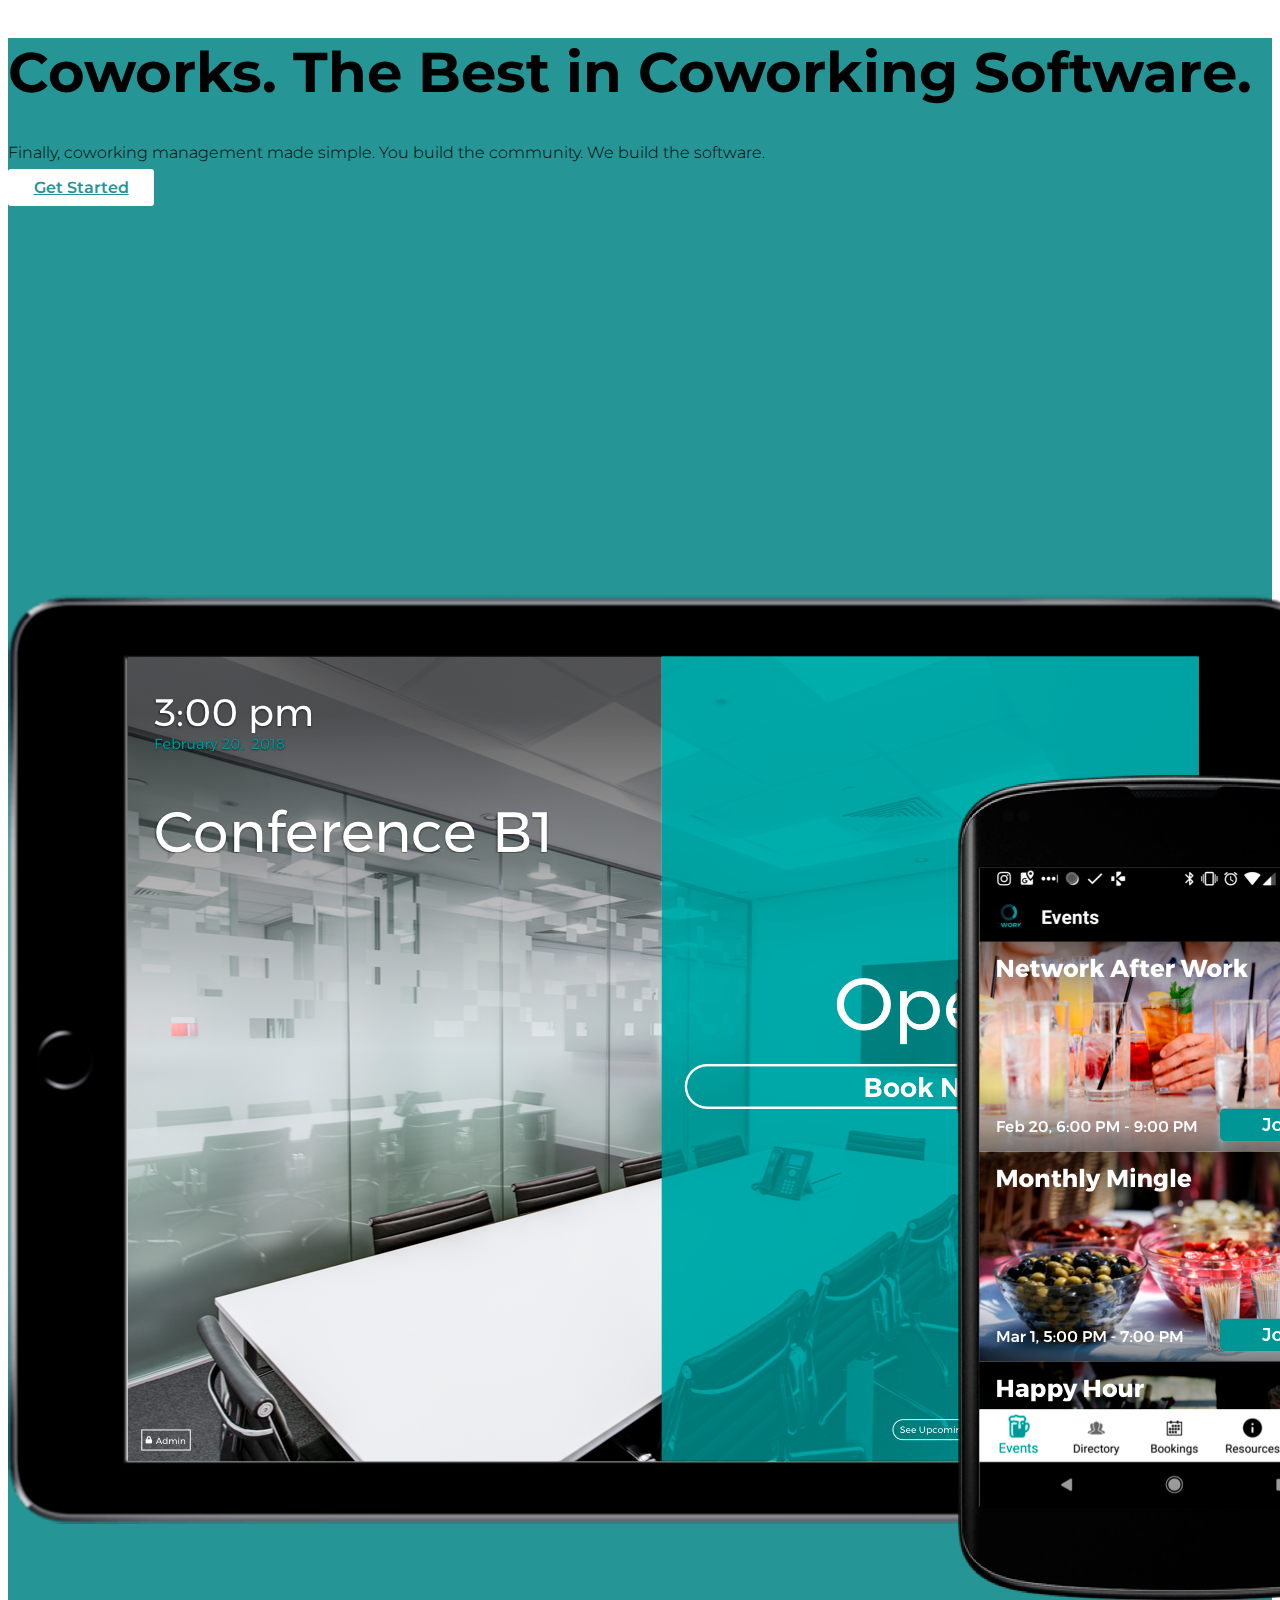
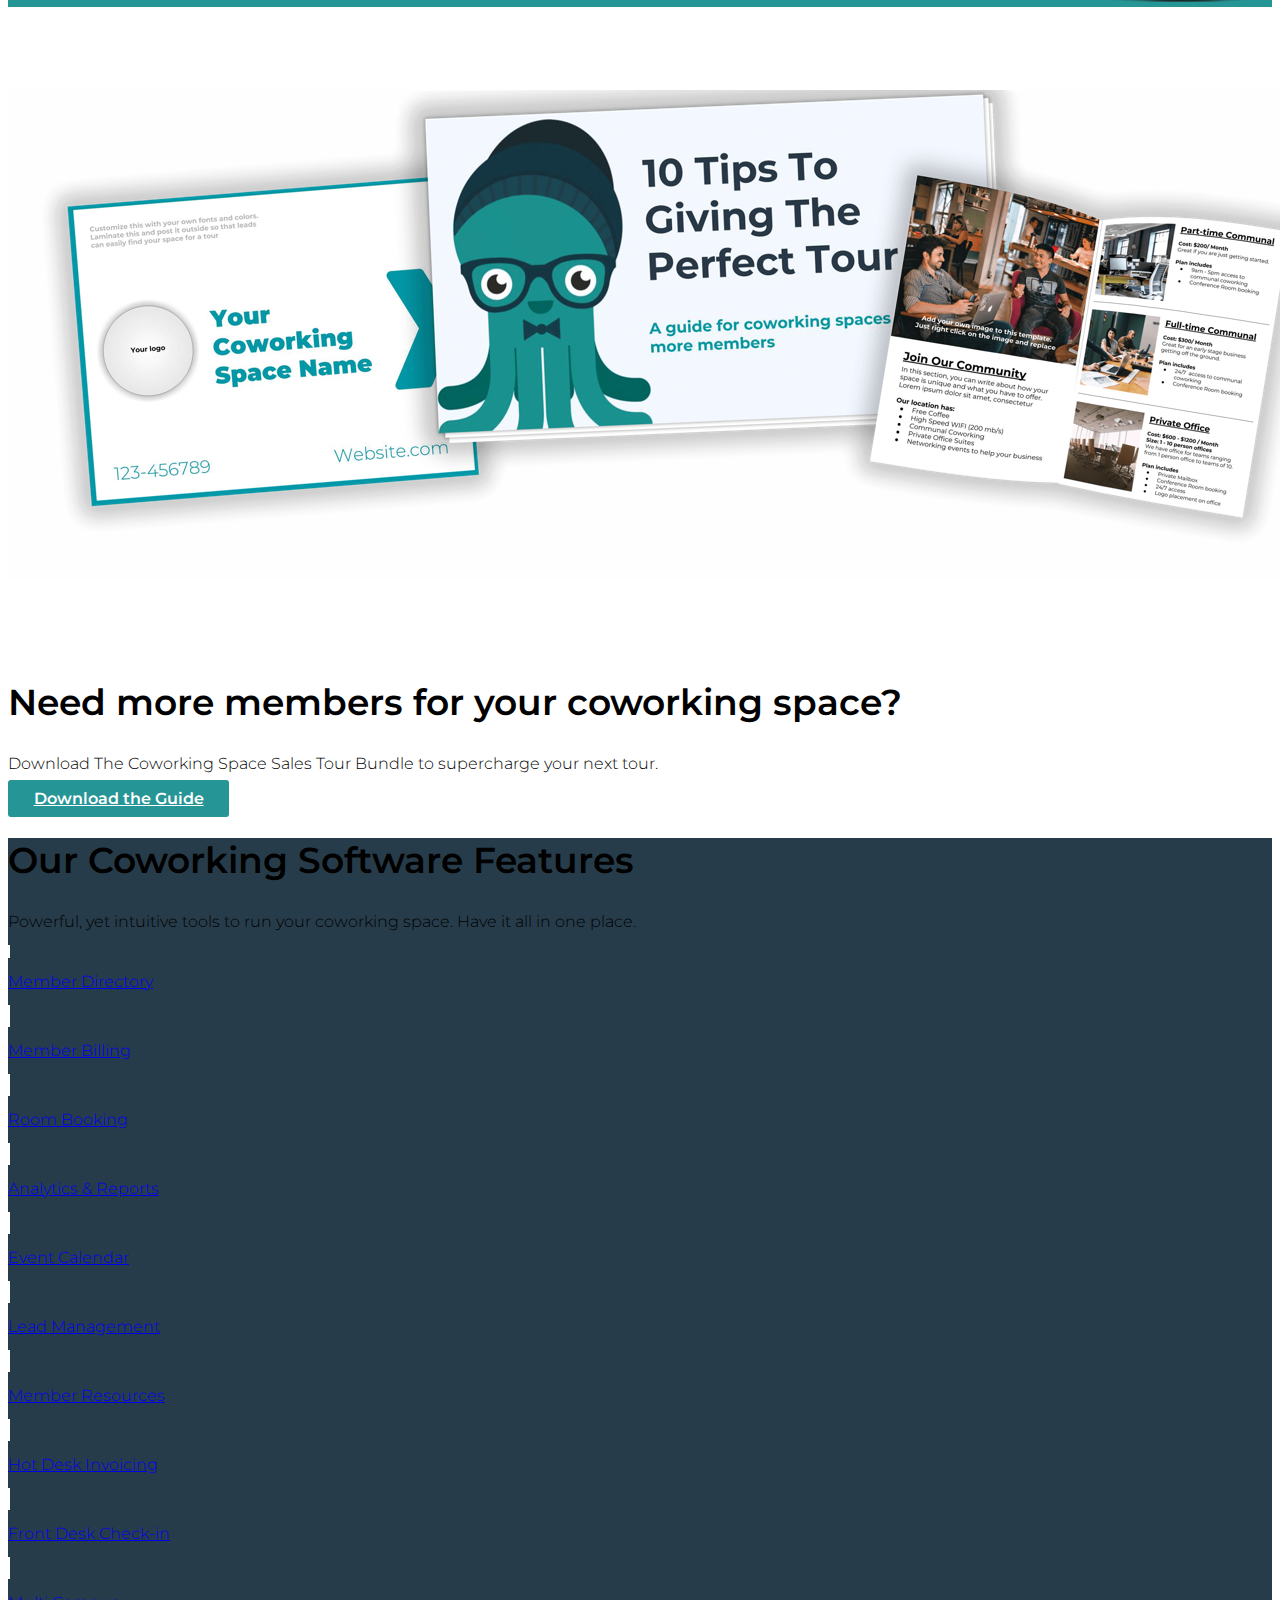
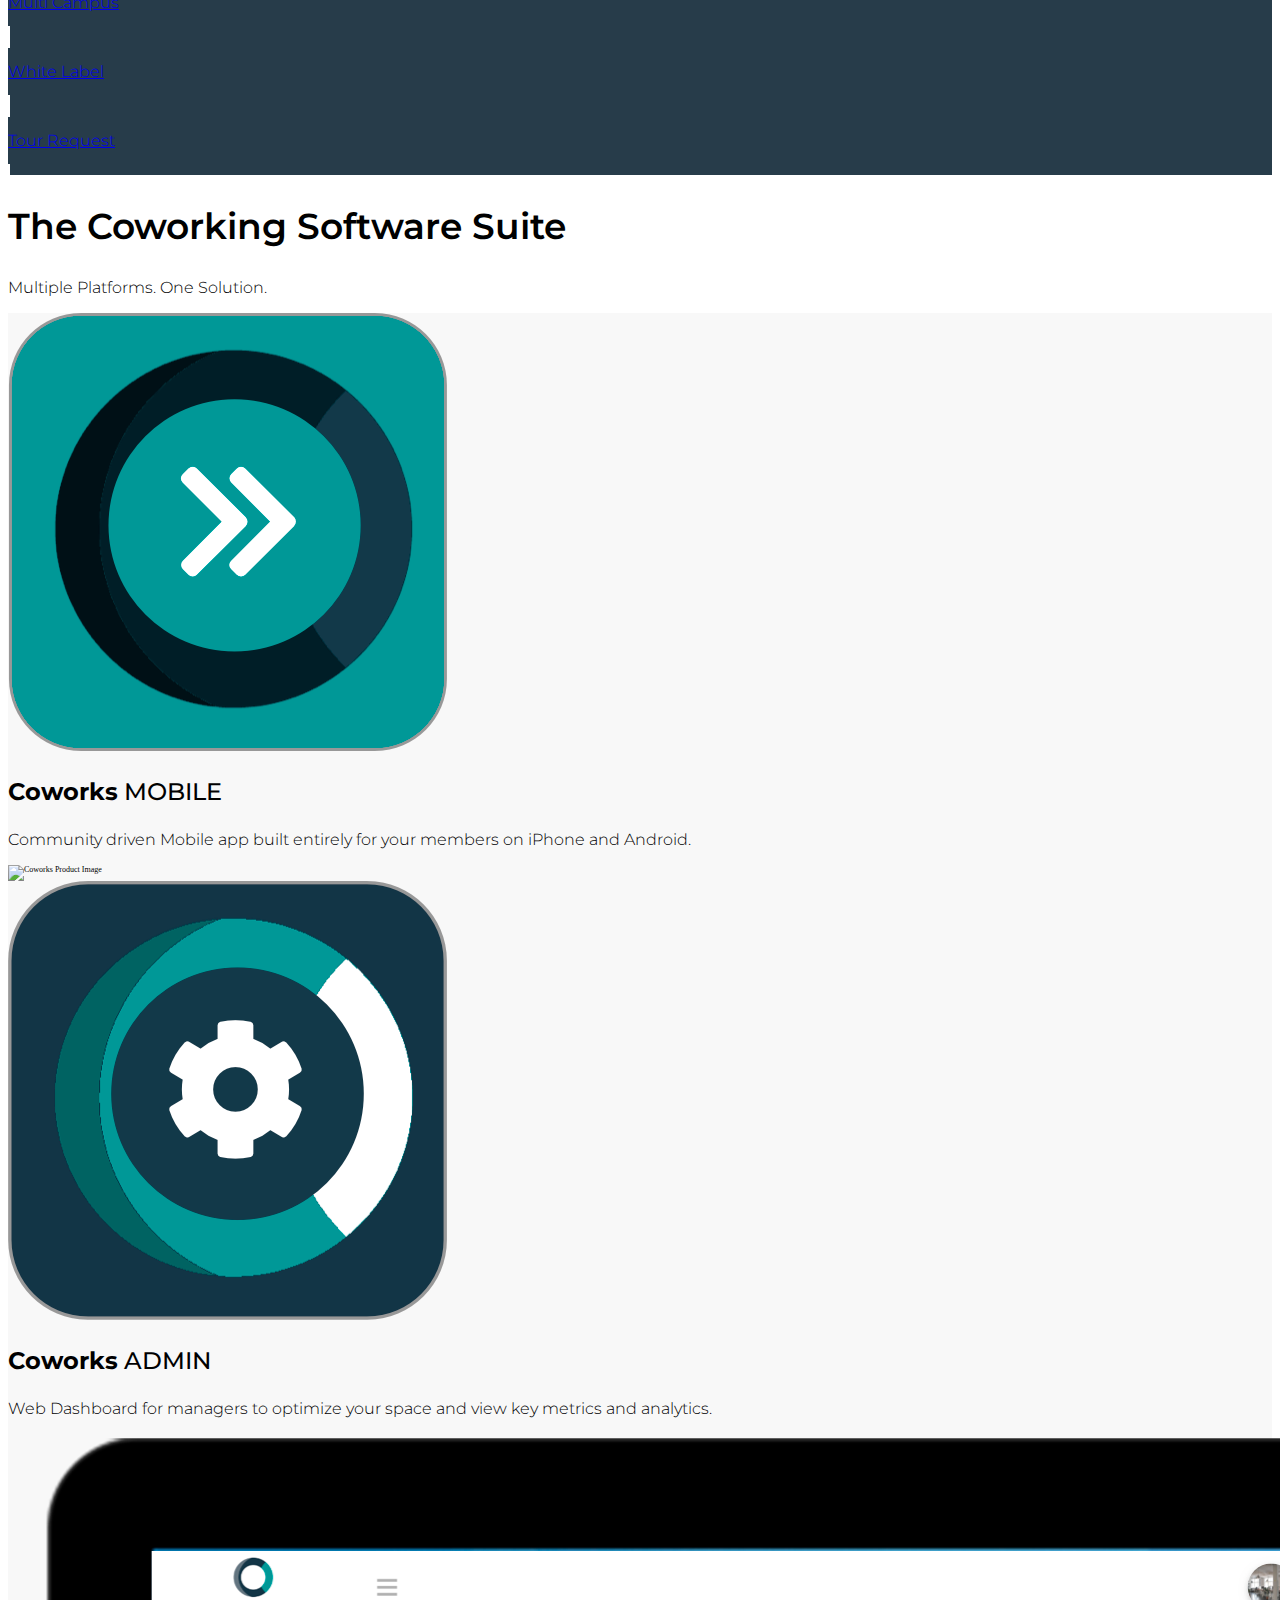
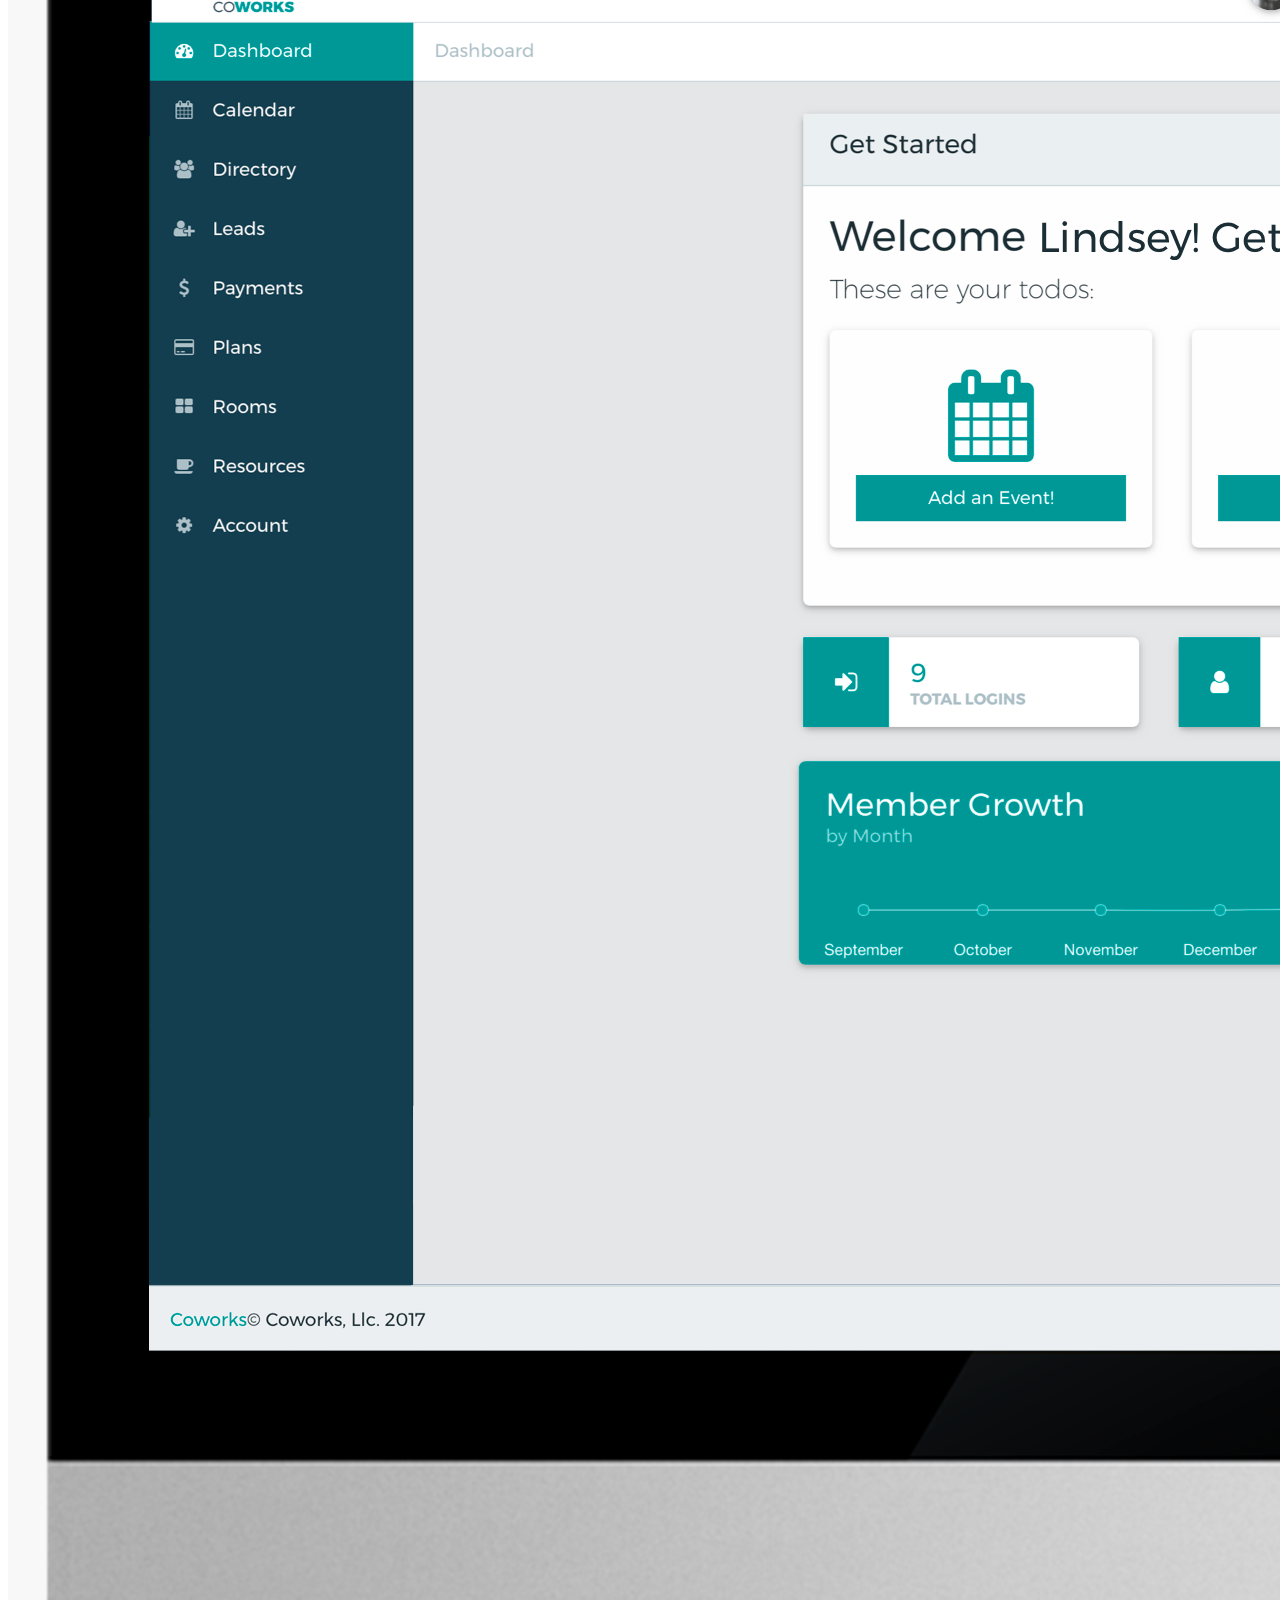
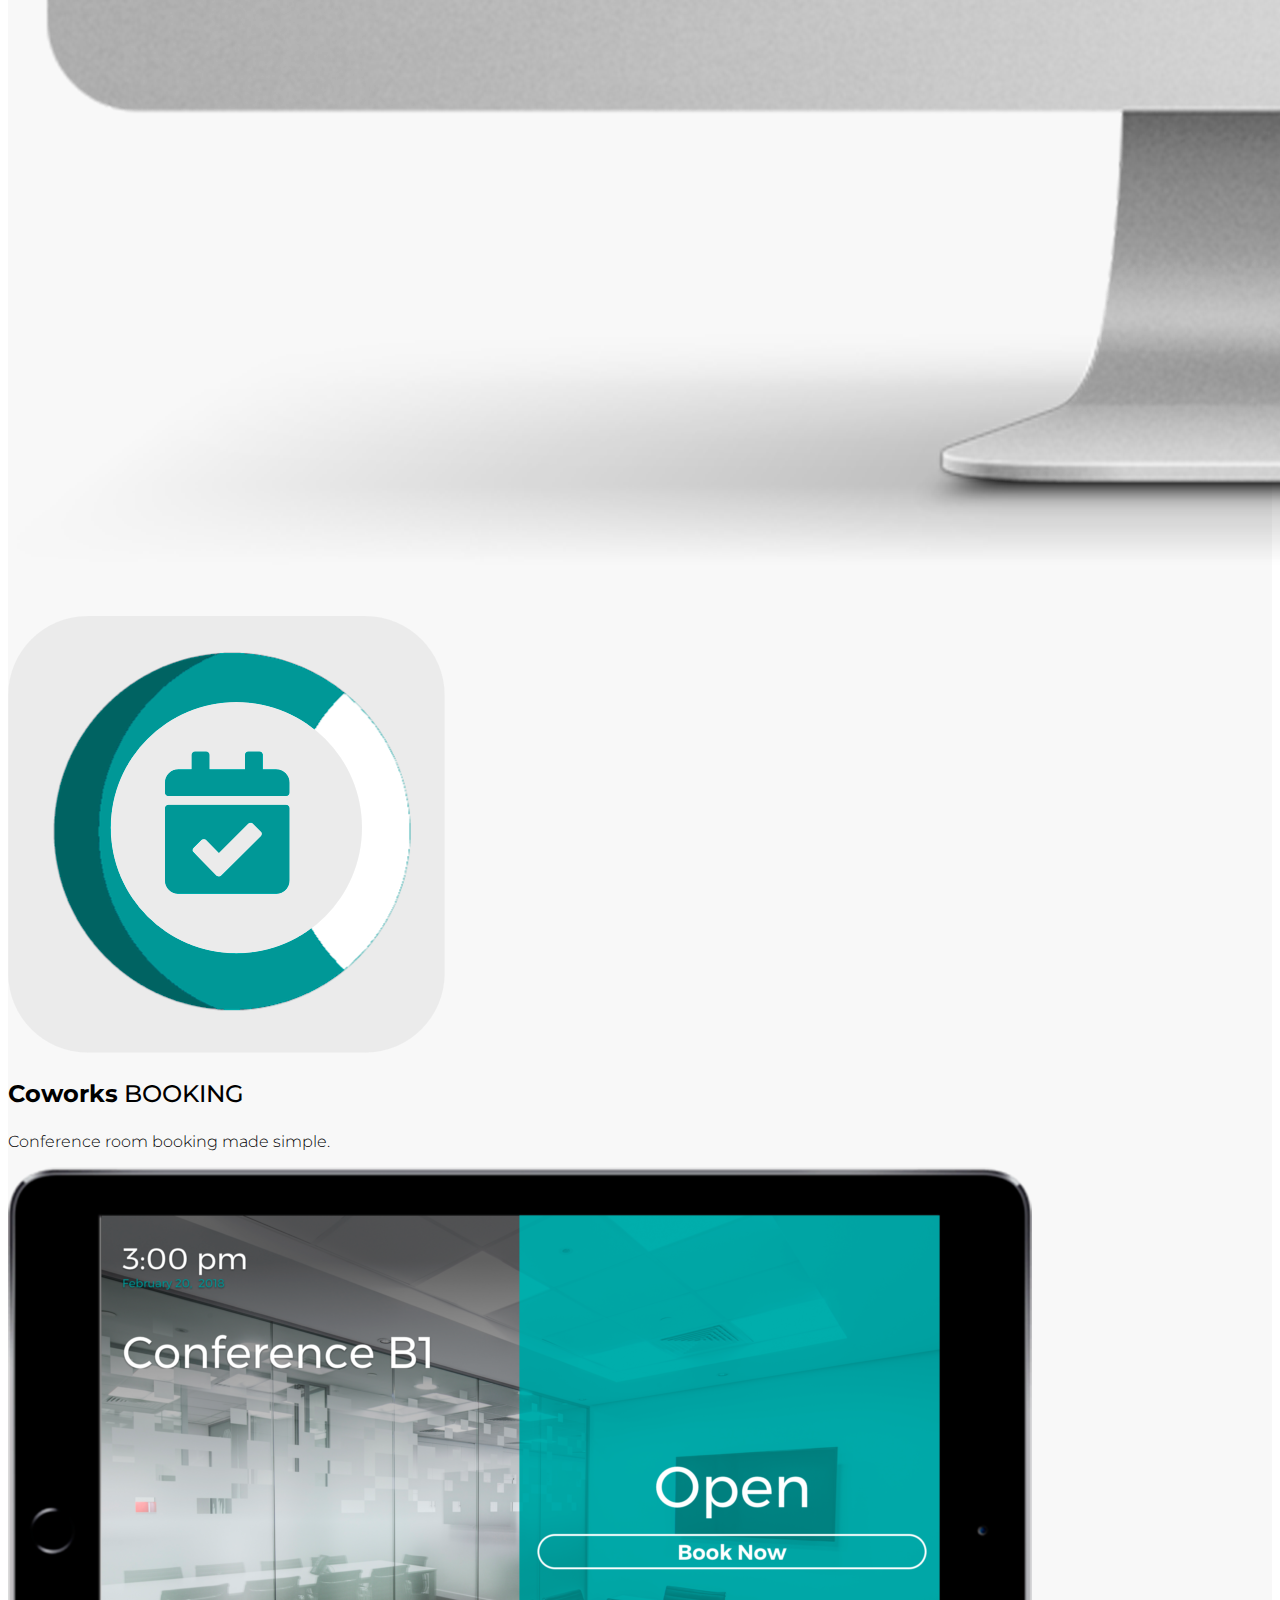
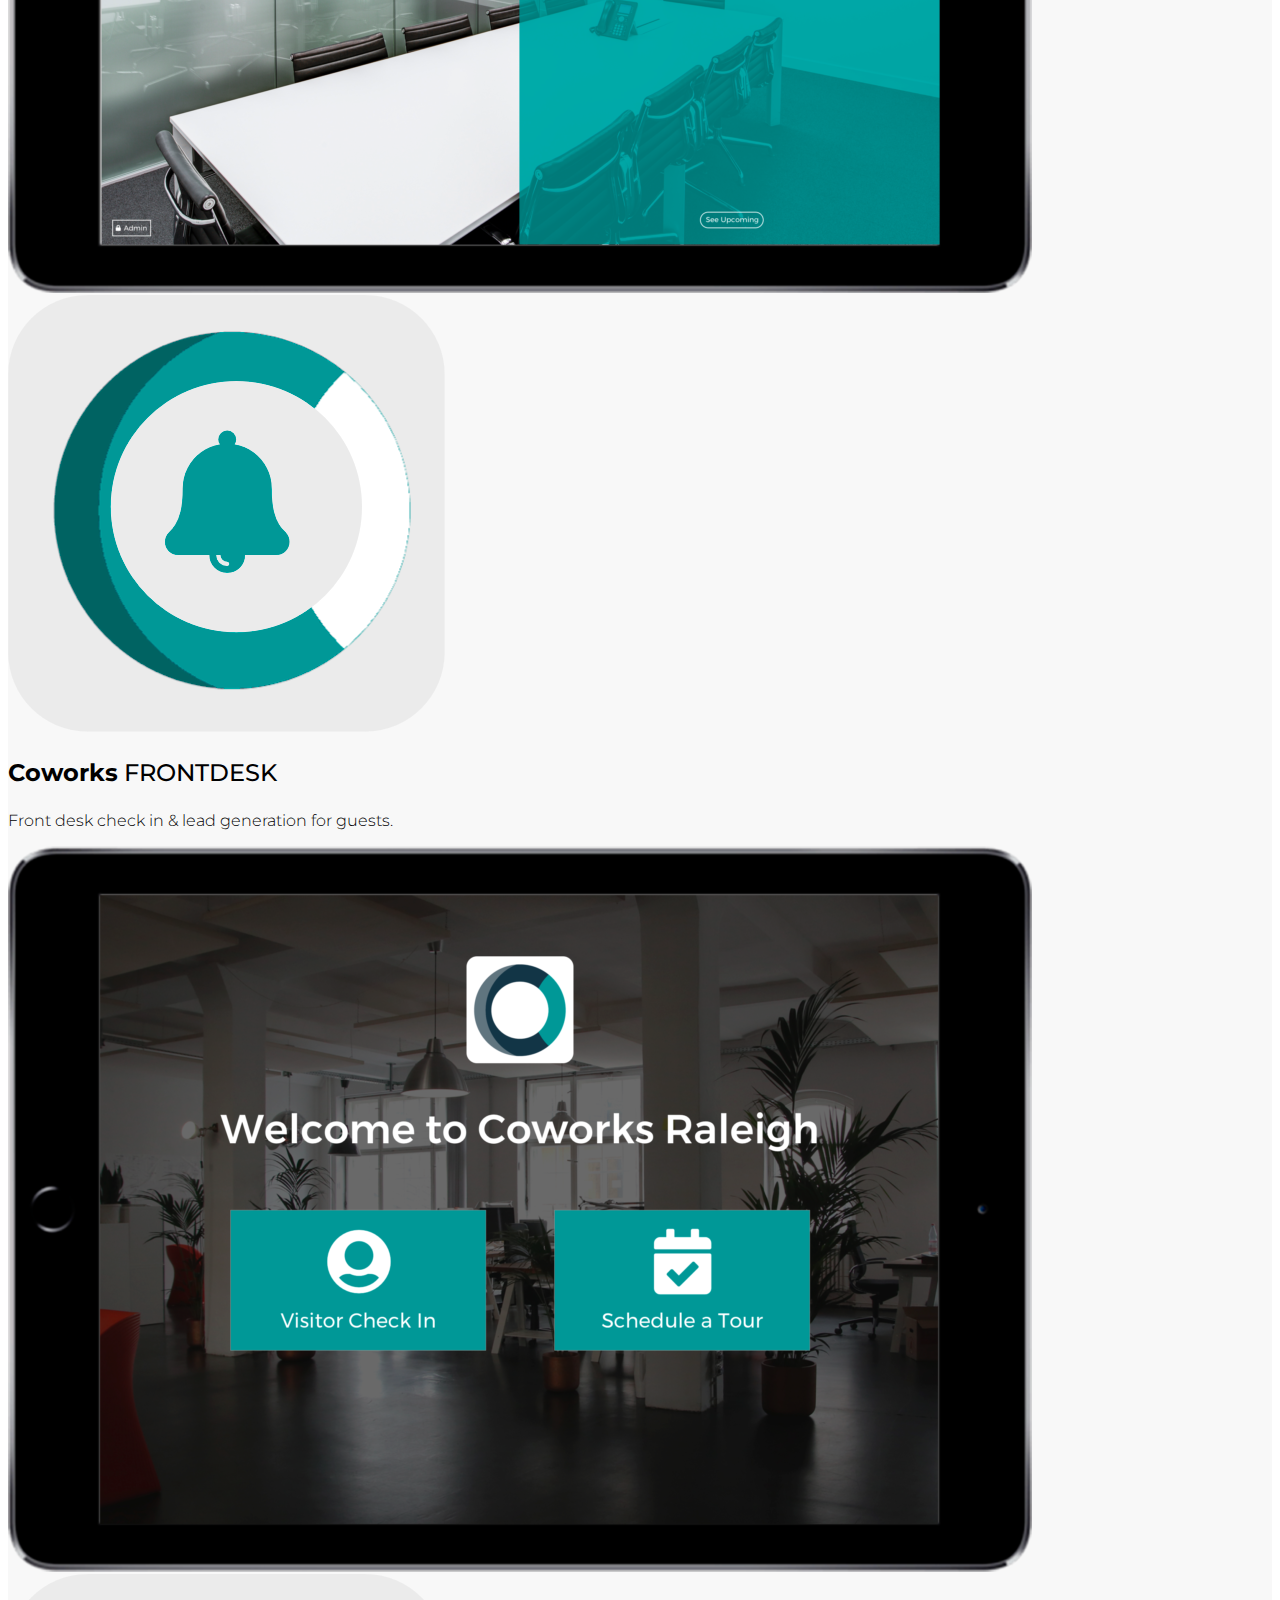
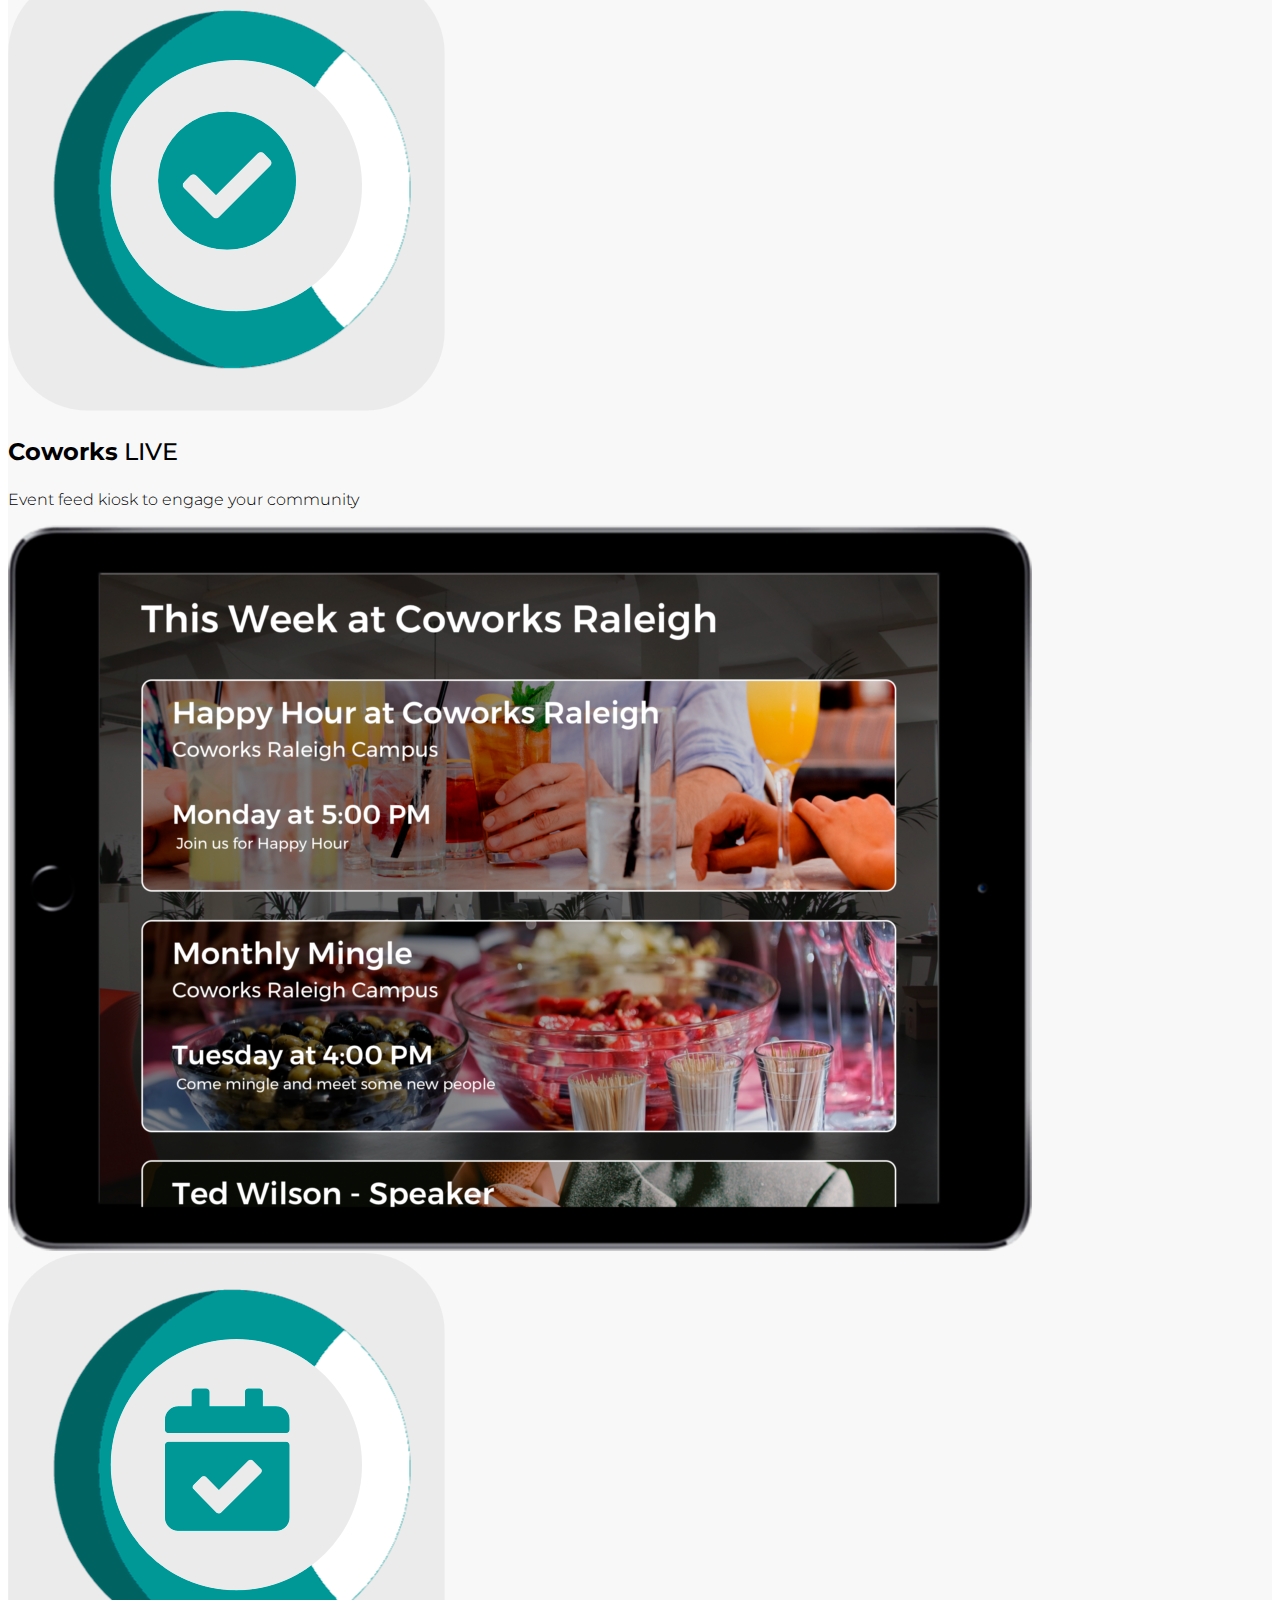
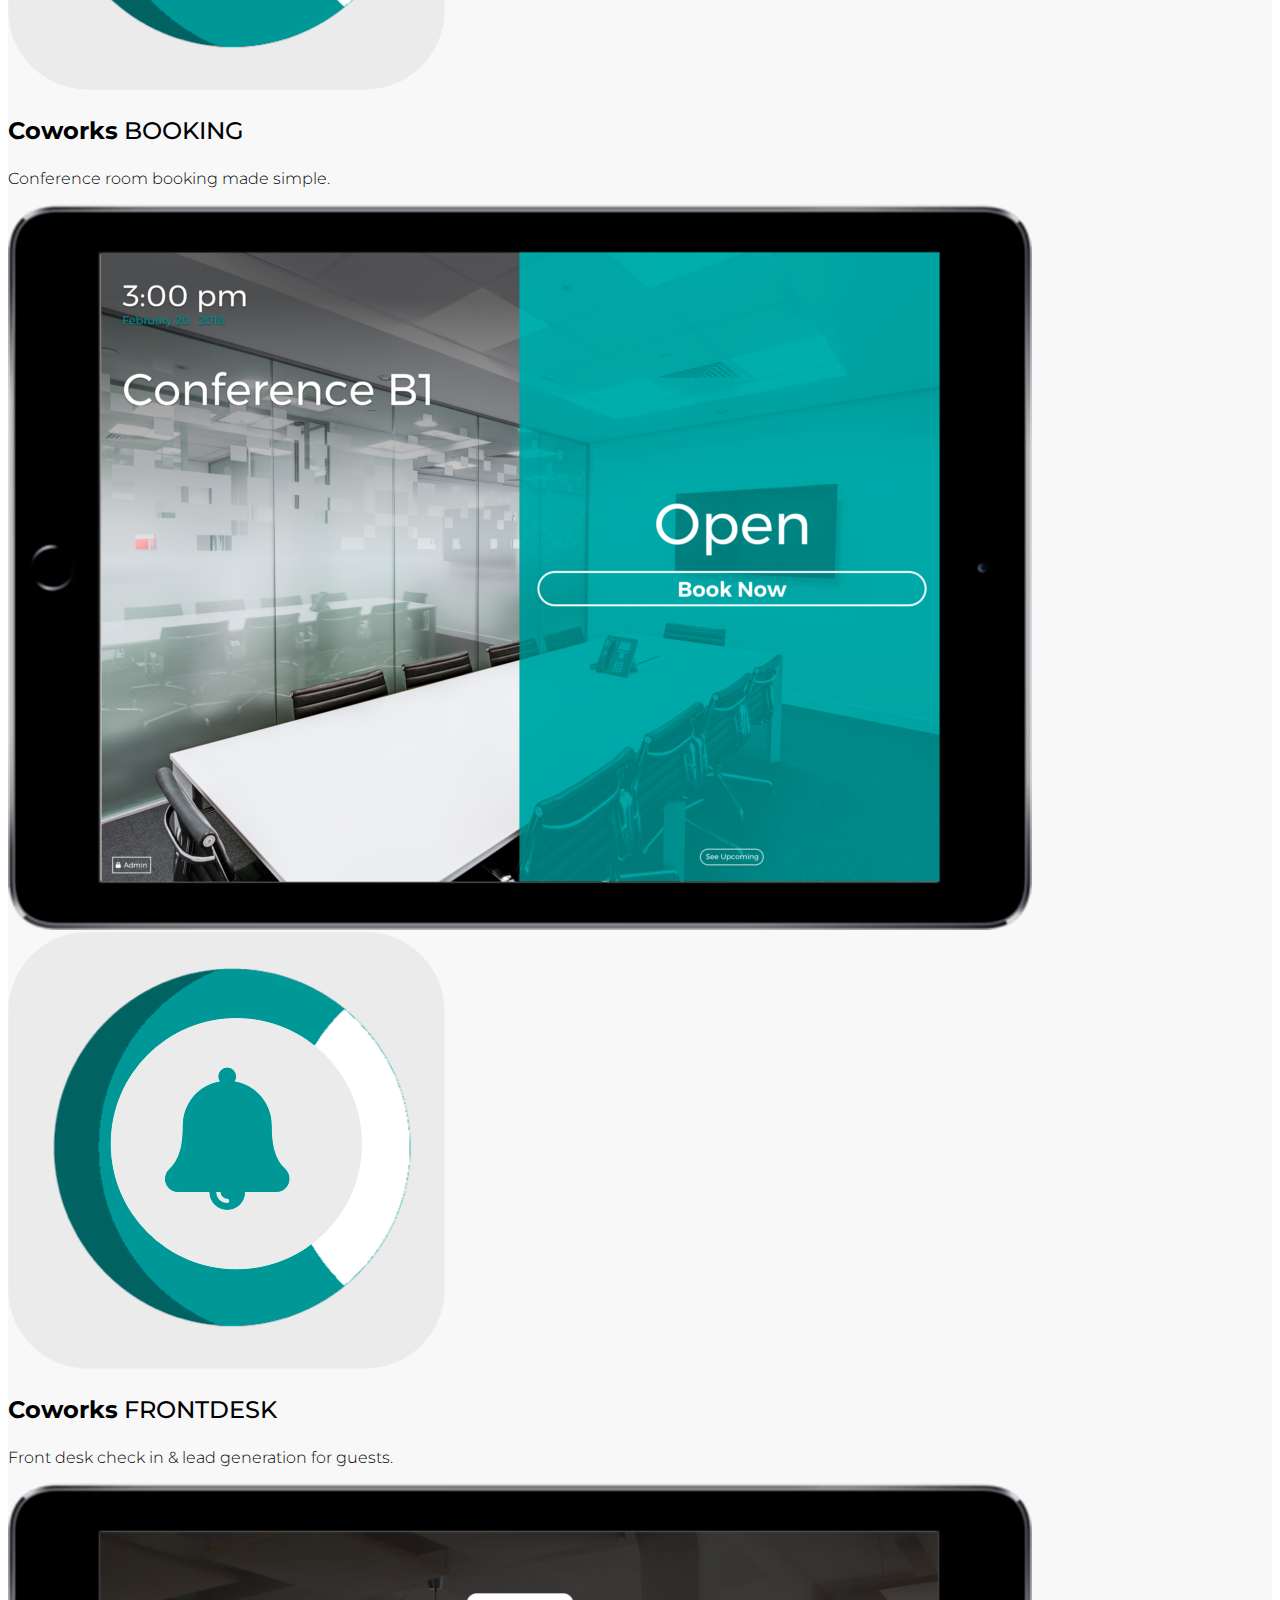
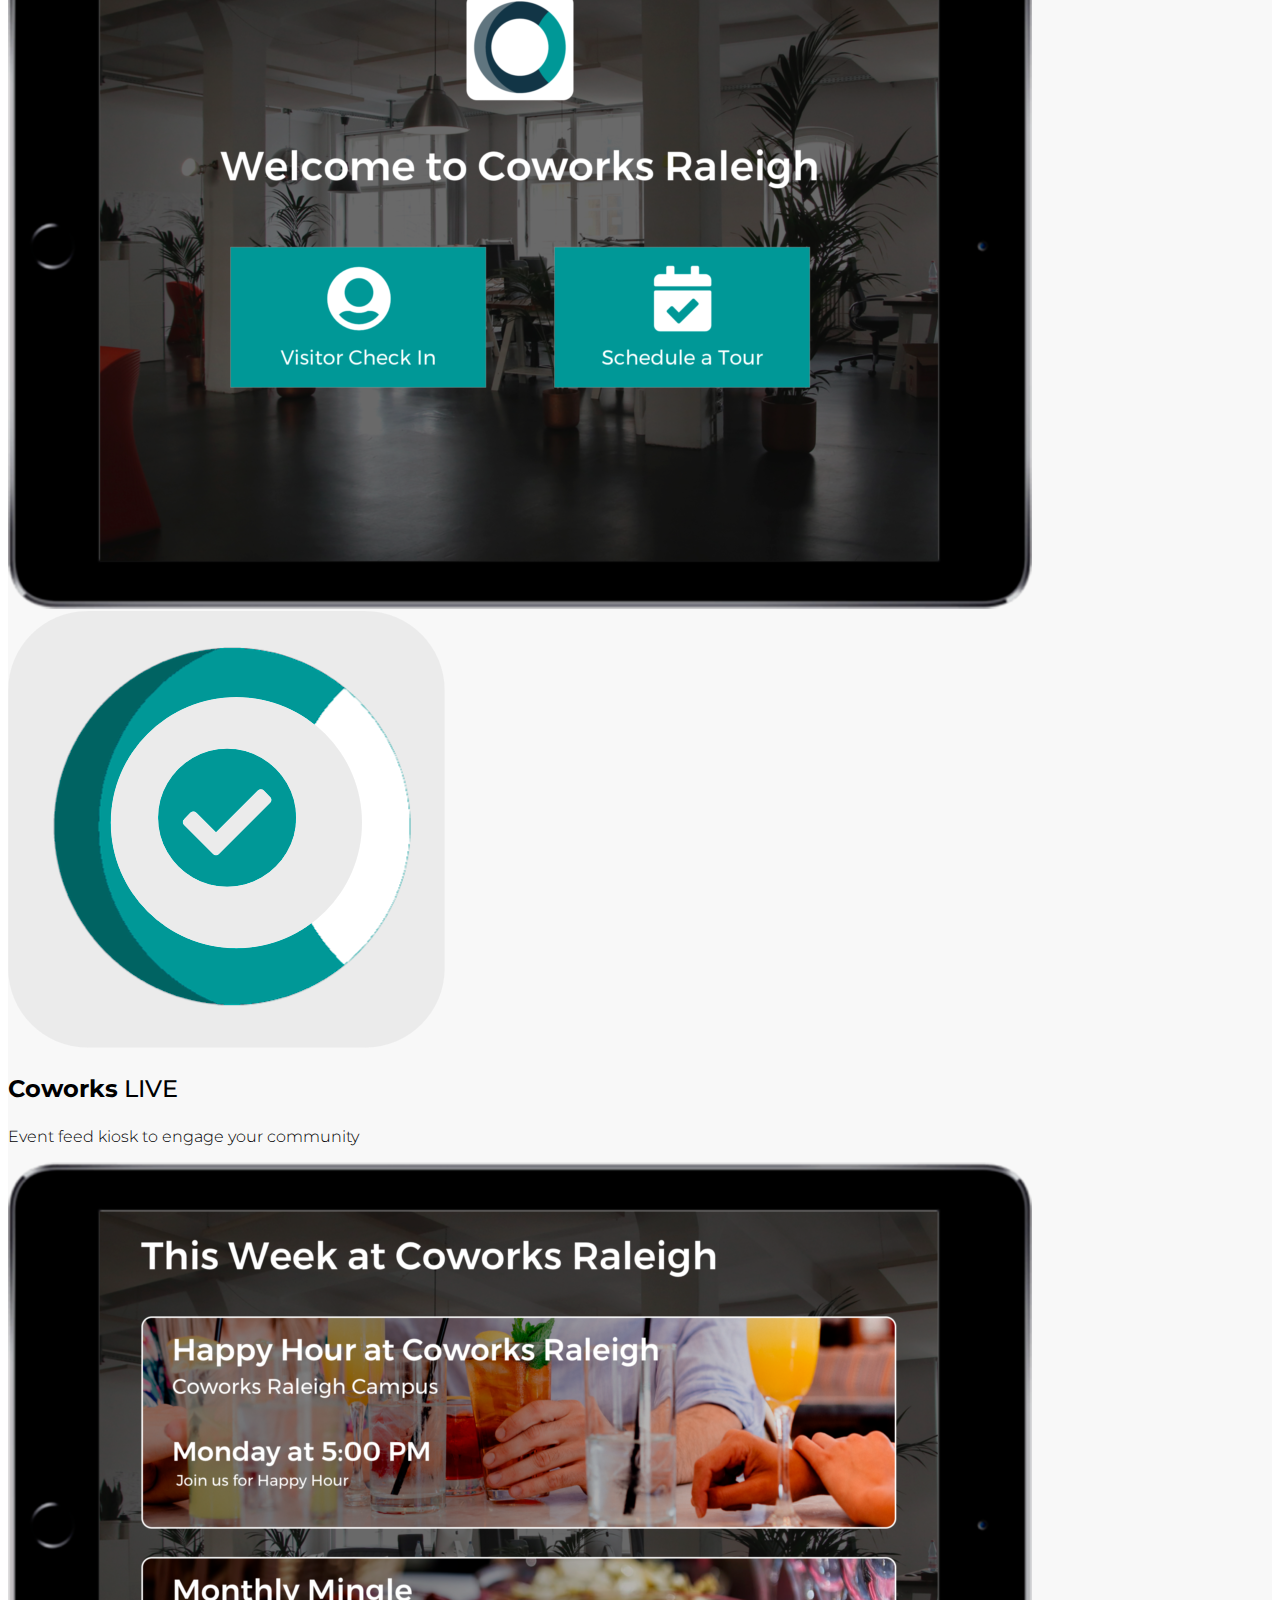
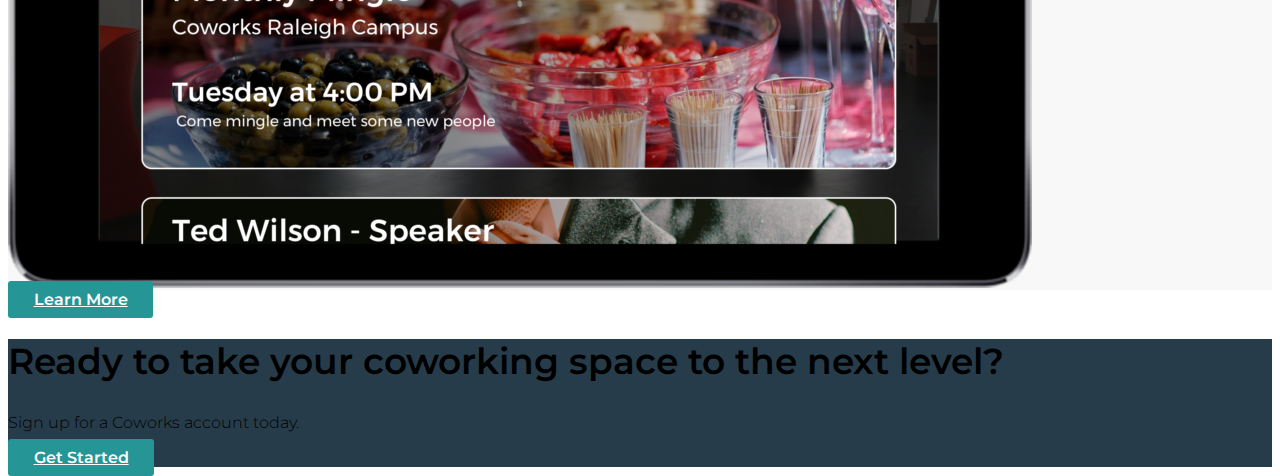
==== commit 2c01c6ca: "updated platforms for mobile" ====
--- a/index.html
+++ b/index.html
@@ -46,7 +46,7 @@
 						</div>
 						<div class="col-12 col-md-6">
 							<h2 class="pb-3">Need more members for your coworking space?</h2>
-							<h3>Download The Coworking Space Sales Tour Bundle to supercharge your next tour.</h3>
+							<p>Download The Coworking Space Sales Tour Bundle to supercharge your next tour.</p>
 							<a class="btn btn-secondary mt-5" href="#" role="button">Download the Guide</a>
 						</div>
 					</div>
@@ -57,7 +57,7 @@
 		</div>
 		<!-- Software Features -->
 		<div class="container-fluid py-5 px-5 px-md-0 bg-secondary">
-			<div class="row">
+			<div class="row pb-5">
 				<div class="col-0 col-md-1">
 				</div>
 				<div class="col-12 col-md-10">
@@ -68,9 +68,9 @@
 						</div>
 					</div>
 					<div class="row">
-						<div class="col-6 col-lg-3 my-2">
+						<div class="col-6 col-lg-3 my-5">
 							<a href="/features/#member-directory" class="feature-box d-block">
-								<div class="p-4 d-flex align-items-center flex-column py-5">
+								<div class="p-4 d-flex align-items-center flex-column py-5 my-5">
 									<div>
 										<p class="text-white text-center d-block"><i class="fa fa-users fa-lg fa-3x"></i></p>
 										<h3 class="text-white features-size text-center mb-0 p h6 pb-0">Member Directory</h3>
@@ -78,19 +78,19 @@
 								</div>
 							</a>
 						</div>
-						<div class="col-6 col-lg-3 my-2">
+						<div class="col-6 col-lg-3 my-5">
 							<a href="/features/#member-billing" class="feature-box d-block">
-								<div class="p-4 d-flex align-items-center flex-column py-5">
-									<div>
-										<p class="text-white text-center d-block"><i class="fa fa-money fa-lg fa-3x"></i></p>
+								<div class="p-4 d-flex align-items-center flex-column py-5 my-5">
+									<div>
+										<p class="text-white text-center d-block"><i class="fa fa-money-bill fa-lg fa-3x"></i></p>
 										<h3 class="text-white features-size text-center mb-0 p h6 pb-0">Member Billing</h3>
 									</div>
 								</div>
 							</a>
 						</div>
-						<div class="col-6 col-lg-3 my-2">
+						<div class="col-6 col-lg-3 my-5">
 							<a href="/features/#room-booking" class="feature-box d-block">
-								<div class="p-4 d-flex align-items-center flex-column py-5">
+								<div class="p-4 d-flex align-items-center flex-column py-5 my-5">
 									<div>
 										<p class="text-white text-center d-block"><i class="fa fa-th-large fa-lg fa-3x"></i></p>
 										<h3 class="text-white features-size text-center mb-0 p h6 pb-0">Room Booking</h3>
@@ -98,19 +98,19 @@
 								</div>
 							</a>
 						</div>
-						<div class="col-6 col-lg-3 my-2">
+						<div class="col-6 col-lg-3 my-5">
 							<a href="/features/#analytics" class="feature-box d-block">
-								<div class="p-4 d-flex align-items-center flex-column py-5">
-									<div>
-										<p class="text-white text-center d-block"><i class="fa fa-bar-chart fa-lg fa-3x"></i></p>
+								<div class="p-4 d-flex align-items-center flex-column py-5 my-5">
+									<div>
+										<p class="text-white text-center d-block"><i class="fa fa-chart-bar fa-lg fa-3x"></i></p>
 										<h3 class="text-white features-size text-center mb-0 p h6 pb-0">Analytics & Reports</h3>
 									</div>
 								</div>
 							</a>
 						</div>
-						<div class="col-6 col-lg-3 my-2">
+						<div class="col-6 col-lg-3 my-5">
 							<a href="/features/#event-calendar" class="feature-box d-block">
-								<div class="p-4 d-flex align-items-center flex-column py-5">
+								<div class="p-4 d-flex align-items-center flex-column py-5 my-5">
 									<div>
 										<p class="text-white text-center d-block"><i class="fa fa-calendar fa-lg fa-3x"></i></p>
 										<h3 class="text-white features-size text-center mb-0 p h6 pb-0">Event Calendar</h3>
@@ -118,9 +118,9 @@
 								</div>
 							</a>
 						</div>
-						<div class="col-6 col-lg-3 my-2">
+						<div class="col-6 col-lg-3 my-5">
 							<a href="/features/#lead-management" class="feature-box d-block">
-								<div class="p-4 d-flex align-items-center flex-column py-5">
+								<div class="p-4 d-flex align-items-center flex-column py-5 my-5">
 									<div>
 										<p class="text-white text-center d-block"><i class="fa fa-user-plus fa-lg fa-3x"></i></p>
 										<h3 class="text-white features-size text-center mb-0 p h6 pb-0">Lead Management</h3>
@@ -128,9 +128,9 @@
 								</div>
 							</a>
 						</div>
-						<div class="col-6 col-lg-3 my-2">
+						<div class="col-6 col-lg-3 my-5">
 							<a href="/features/#member-resources" class="feature-box d-block">
-								<div class="p-4 d-flex align-items-center flex-column py-5">
+								<div class="p-4 d-flex align-items-center flex-column py-5 my-5">
 									<div>
 										<p class="text-white text-center d-block"><i class="fa fa-coffee fa-lg fa-3x"></i></p>
 										<h3 class="text-white features-size text-center mb-0 p h6 pb-0">Member Resources</h3>
@@ -138,9 +138,9 @@
 								</div>
 							</a>
 						</div>
-						<div class="col-6 col-lg-3 my-2">
+						<div class="col-6 col-lg-3 my-5">
 							<a href="/features/#hot-desk" class="feature-box d-block">
-								<div class="p-4 d-flex align-items-center flex-column py-5">
+								<div class="p-4 d-flex align-items-center flex-column py-5 my-5">
 									<div>
 										<p class="text-white text-center d-block"><i class="fa fa-credit-card fa-lg fa-3x"></i></p>
 										<h3 class="text-white features-size text-center mb-0 p h6 pb-0">Hot Desk Invoicing</h3>
@@ -148,9 +148,9 @@
 								</div>
 							</a>
 						</div>
-						<div class="col-6 col-lg-3 my-2">
+						<div class="col-6 col-lg-3 my-5">
 							<a href="/features/#front-desk" class="feature-box d-block">
-								<div class="p-4 d-flex align-items-center flex-column py-5">
+								<div class="p-4 d-flex align-items-center flex-column py-5 my-5">
 									<div>
 										<p class="text-white text-center d-block"><i class="fa fa-check-circle fa-lg fa-3x"></i></p>
 										<h3 class="text-white features-size text-center mb-0 p h6 pb-0">Front Desk Check-in</h3>
@@ -158,9 +158,9 @@
 								</div>
 							</a>
 						</div>
-						<div class="col-6 col-lg-3 my-2">
+						<div class="col-6 col-lg-3 my-5">
 							<a href="/features/#multi-campus" class="feature-box d-block">
-								<div class="p-4 d-flex align-items-center flex-column py-5">
+								<div class="p-4 d-flex align-items-center flex-column py-5 my-5">
 									<div>
 										<p class="text-white text-center d-block"><i class="fa fa-map-signs fa-lg fa-3x"></i></p>
 										<h3 class="text-white features-size text-center mb-0 p h6 pb-0">Multi Campus</h3>
@@ -168,9 +168,9 @@
 								</div>
 							</a>
 						</div>
-						<div class="col-6 col-lg-3 my-2">
+						<div class="col-6 col-lg-3 my-5">
 							<a href="/features/#white-label" class="feature-box d-block">
-								<div class="p-4 d-flex align-items-center flex-column py-5">
+								<div class="p-4 d-flex align-items-center flex-column py-5 my-5">
 									<div>
 										<p class="text-white text-center d-block"><i class="fa fa-paint-brush fa-lg fa-3x"></i></p>
 										<h3 class="text-white features-size text-center mb-0 p h6 pb-0">White Label</h3>
@@ -178,9 +178,9 @@
 								</div>
 							</a>
 						</div>
-						<div class="col-6 col-lg-3 my-2">
+						<div class="col-6 col-lg-3 my-5">
 							<a href="/features/#tour-request" class="feature-box d-block">
-								<div class="p-4 d-flex align-items-center flex-column py-5">
+								<div class="p-4 d-flex align-items-center flex-column py-5 my-5">
 									<div>
 										<p class="text-white text-center d-block"><i class="fa fa-map-marker fa-lg fa-3x"></i></p>
 										<h3 class="text-white features-size text-center mb-0 p h6 pb-0">Tour Request</h3>
@@ -274,12 +274,68 @@
 										</div>
 									</div>
 									<h3 class="pb-1 mt-5 text-center"><strong>Coworks</strong> LIVE</h3>
-									<p class="text-center pb-5">
-Event feed kiosk to engage your community</p>
+									<p class="text-center pb-5">Event feed kiosk to engage your community</p>
 									<img class="img-responsive w-100" src="img/coworks_coworks-live-1024x726.png" alt="Coworks Product Image">
 								</div>
 							</div>
 						</div>
+				</div>
+				<!-- web -->
+				<div class="row justify-content-center my-5 d-flex d-lg-none">
+					<div class="col-12 bg-grey py-5">
+						<div class="row align-items-center p-5">
+							<div class="col-12 col-md-6">
+								<div class="row justify-content-center">
+									<div class="col-3">
+										<img class="img-responsive w-100 mb-3" src="img/coworks_platform_coworks-booking-icon.png" alt="Coworks Mobile Icon">
+									</div>
+								</div>
+								<h3 class="pb-3 mt-5"><strong>Coworks</strong> BOOKING</h3>
+								<p>Conference room booking made simple.</p>
+							</div>
+							<div class="col-12 col-md-6">
+								<img class="img-responsive w-100" src="img/coworks_coworks-booking-1024x726.png" alt="Coworks Product Image">
+							</div>
+						</div>
+					</div>
+				</div>
+				<!-- web -->
+				<div class="row justify-content-center my-5 d-flex d-lg-none">
+					<div class="col-12 bg-grey py-5">
+						<div class="row align-items-center p-5">
+							<div class="col-12 col-md-6">
+								<div class="row justify-content-center">
+									<div class="col-3">
+										<img class="img-responsive w-100 mb-3" src="img/coworks_platform_coworks-front-desk-icon.png" alt="Coworks Mobile Icon">
+									</div>
+								</div>
+								<h3 class="pb-3 mt-5"><strong>Coworks</strong> FRONTDESK</h3>
+								<p>Front desk check in & lead generation for guests.</p>
+							</div>
+							<div class="col-12 col-md-6">
+								<img class="img-responsive w-100" src="img/coworks_coworks-front-desk-1024x726.png" alt="Coworks Product Image">
+							</div>
+						</div>
+					</div>
+				</div>
+				<!-- web -->
+				<div class="row justify-content-center my-5 d-flex d-lg-none">
+					<div class="col-12 bg-grey py-5">
+						<div class="row align-items-center p-5">
+							<div class="col-12 col-md-6">
+								<div class="row justify-content-center">
+									<div class="col-3">
+										<img class="img-responsive w-100 mb-3" src="img/coworks_platform_coworks-live-icon.png" alt="Coworks Mobile Icon">
+									</div>
+								</div>
+								<h3 class="pb-3 mt-5"><strong>Coworks</strong> LIVE</h3>
+								<p>Event feed kiosk to engage your community</p>
+							</div>
+							<div class="col-12 col-md-6">
+								<img class="img-responsive w-100" src="img/coworks_coworks-live-1024x726.png" alt="Coworks Product Image">
+							</div>
+						</div>
+					</div>
 				</div>
 				<!-- button -->
 				<div class="row">
--- a/style/css/style.css
+++ b/style/css/style.css
@@ -1 +1 @@
-@import url("https://fonts.googleapis.com/css?family=Montserrat:300,400,500,600,700,800,900");.bg-primary{background-color:#259595 !important}.bg-secondary{background-color:#273c4a !important}.bg-grey{background-color:#f8f8f8}@media (min-width: 992px){.h1,h1{font-family:"Montserrat",Verdana,Arial,Helvetica,sans-serif;font-size:7rem;font-weight:700}.h2,h2{font-family:"Montserrat",Verdana,Arial,Helvetica,sans-serif;font-size:4.5rem;font-weight:600}.h3,h3{font-family:"Montserrat",Verdana,Arial,Helvetica,sans-serif;font-size:3rem;font-weight:500}.h4,h4{font-family:"Montserrat",Verdana,Arial,Helvetica,sans-serif;font-size:4.5rem;font-weight:700}.h5,h5{font-family:"Montserrat",Verdana,Arial,Helvetica,sans-serif;font-size:4.5rem;font-weight:700}.h6,h6{font-family:"Montserrat",Verdana,Arial,Helvetica,sans-serif;font-size:4.5rem;font-weight:700}.p,p{font-family:"Montserrat",Verdana,Arial,Helvetica,sans-serif;font-size:2rem;font-weight:300}}@media (min-width: 768px), (max-width: 991px){.h1,h1{font-family:"Montserrat",Verdana,Arial,Helvetica,sans-serif;font-size:7rem;font-weight:700}.p,p{font-family:"Montserrat",Verdana,Arial,Helvetica,sans-serif;font-size:2rem;font-weight:300}}@media (max-width: 767px){.h1,h1{font-family:"Montserrat",Verdana,Arial,Helvetica,sans-serif;font-size:7rem;font-weight:700}.p,p{font-family:"Montserrat",Verdana,Arial,Helvetica,sans-serif;font-size:2rem;font-weight:300}}@media (min-width: 992px){html{font-size:10px}}@media (min-width: 768px), (max-width: 991px){html{font-size:8px}}@media (max-width: 767px){html{font-size:6px}}.row{margin-left:0px;margin-right:0px}@media (min-width: 768px){.btn-primary{background-color:white;border-radius:3px 3px 3px 3px;border-color:white;color:#259595;font-family:"Montserrat",Verdana,Arial,Helvetica,sans-serif;font-weight:700;font-size:1.6rem;padding:1.1rem 3.2rem}.btn-primary:hover{background-color:#d9d9d9;color:#259595;font-family:"Montserrat",Verdana,Arial,Helvetica,sans-serif;font-weight:700;font-size:1.6rem;border-color:#d9d9d9 !important}.btn-primary:active{background-color:#d9d9d9 !important;color:#259595 !important;font-family:"Montserrat",Verdana,Arial,Helvetica,sans-serif !important;font-weight:700;font-size:1.6rem;border-color:#d9d9d9 !important;box-shadow:0 0 0 0.2rem rgba(0,0,0,0.15) !important}.btn-secondary{background-color:#259595;border-radius:3px 3px 3px 3px;border-color:#259595;color:white;font-family:"Montserrat",Verdana,Arial,Helvetica,sans-serif;font-weight:700;font-size:1.6rem;padding:1.1rem 3.2rem}.btn-secondary:hover{background-color:#39cece;color:white;border-color:#39cece !important}.btn-secondary:active{background-color:#39cece !important;color:white;border-color:#39cece !important;box-shadow:0 0 0 0.2rem rgba(0,0,0,0.2) !important}}@media (max-width: 767px){.btn-primary{background-color:white;border-radius:3px 3px 3px 3px;border-color:white;color:#259595;font-family:"Montserrat",Verdana,Arial,Helvetica,sans-serif;font-weight:600;font-size:2rem;padding:1.5rem 4rem}.btn-primary:hover{background-color:#d9d9d9;color:#259595;font-family:"Montserrat",Verdana,Arial,Helvetica,sans-serif;font-weight:600;font-size:2rem;border-color:#d9d9d9 !important}.btn-primary:active{background-color:#d9d9d9 !important;color:#259595 !important;font-family:"Montserrat",Verdana,Arial,Helvetica,sans-serif !important;font-weight:600;font-size:2rem;border-color:#d9d9d9 !important;box-shadow:0 0 0 0.2rem rgba(0,0,0,0.15) !important}.btn-secondary{background-color:#259595;border-radius:3px 3px 3px 3px;border-color:#259595;color:white;font-family:"Montserrat",Verdana,Arial,Helvetica,sans-serif;font-weight:700;font-size:1.8rem;padding:1.5rem 4rem}.btn-secondary:hover{background-color:#39cece;color:white;font-size:1.8rem;border-color:#39cece !important}.btn-secondary:active{background-color:#39cece !important;color:white;font-size:1.8rem;border-color:#39cece !important;box-shadow:0 0 0 0.2rem rgba(0,0,0,0.2) !important}}.feature-box{border:solid 2px #fff}.feature-box:hover{background-color:#687680;text-decoration:none}.feature-box:active{background-color:#687680;text-decoration:none}
+@import url("https://fonts.googleapis.com/css?family=Montserrat:300,400,500,600,700,800,900");.bg-primary{background-color:#259595 !important}.bg-secondary{background-color:#273c4a !important}.bg-grey{background-color:#f8f8f8}@media (min-width: 992px){.h1,h1{font-family:"Montserrat",Verdana,Arial,Helvetica,sans-serif;font-size:7rem;font-weight:700}.h2,h2{font-family:"Montserrat",Verdana,Arial,Helvetica,sans-serif;font-size:4.5rem;font-weight:600}.h3,h3{font-family:"Montserrat",Verdana,Arial,Helvetica,sans-serif;font-size:3rem;font-weight:500}.h4,h4{font-family:"Montserrat",Verdana,Arial,Helvetica,sans-serif;font-size:4.5rem;font-weight:700}.h5,h5{font-family:"Montserrat",Verdana,Arial,Helvetica,sans-serif;font-size:4.5rem;font-weight:700}.h6,h6{font-family:"Montserrat",Verdana,Arial,Helvetica,sans-serif;font-size:4.5rem;font-weight:700}.p,p{font-family:"Montserrat",Verdana,Arial,Helvetica,sans-serif;font-size:2rem;font-weight:300}}@media (min-width: 768px), (max-width: 991px){.h1,h1{font-family:"Montserrat",Verdana,Arial,Helvetica,sans-serif;font-size:7rem;font-weight:700}.h2,h2{font-family:"Montserrat",Verdana,Arial,Helvetica,sans-serif;font-size:4.5rem;font-weight:600}.h3,h3{font-family:"Montserrat",Verdana,Arial,Helvetica,sans-serif;font-size:3rem;font-weight:500}.h4,h4{font-family:"Montserrat",Verdana,Arial,Helvetica,sans-serif;font-size:4.5rem;font-weight:700}.h5,h5{font-family:"Montserrat",Verdana,Arial,Helvetica,sans-serif;font-size:4.5rem;font-weight:700}.h6,h6{font-family:"Montserrat",Verdana,Arial,Helvetica,sans-serif;font-size:4.5rem;font-weight:700}.p,p{font-family:"Montserrat",Verdana,Arial,Helvetica,sans-serif;font-size:2rem;font-weight:300}}@media (max-width: 767px){.h1,h1{font-family:"Montserrat",Verdana,Arial,Helvetica,sans-serif;font-size:7rem;font-weight:700}.h2,h2{font-family:"Montserrat",Verdana,Arial,Helvetica,sans-serif;font-size:4.5rem;font-weight:600}.h3,h3{font-family:"Montserrat",Verdana,Arial,Helvetica,sans-serif;font-size:3rem;font-weight:500}.h4,h4{font-family:"Montserrat",Verdana,Arial,Helvetica,sans-serif;font-size:4.5rem;font-weight:700}.h5,h5{font-family:"Montserrat",Verdana,Arial,Helvetica,sans-serif;font-size:4.5rem;font-weight:700}.h6,h6{font-family:"Montserrat",Verdana,Arial,Helvetica,sans-serif;font-size:4.5rem;font-weight:700}.p,p{font-family:"Montserrat",Verdana,Arial,Helvetica,sans-serif;font-size:2rem;font-weight:300}}@media (min-width: 992px){html{font-size:10px}}@media (min-width: 768px), (max-width: 991px){html{font-size:8px}}@media (max-width: 767px){html{font-size:6px}}.row{margin-left:0px;margin-right:0px}@media (min-width: 768px){.btn-primary{background-color:white;border-radius:3px 3px 3px 3px;border-color:white;color:#259595;font-family:"Montserrat",Verdana,Arial,Helvetica,sans-serif;font-weight:600;font-size:2rem;padding:1.1rem 3.2rem}.btn-primary:hover{background-color:#d9d9d9;color:#259595;font-family:"Montserrat",Verdana,Arial,Helvetica,sans-serif;font-weight:600;font-size:2rem;border-color:#d9d9d9 !important}.btn-primary:active{background-color:#d9d9d9 !important;color:#259595 !important;font-family:"Montserrat",Verdana,Arial,Helvetica,sans-serif !important;font-weight:600;font-size:2rem;border-color:#d9d9d9 !important;box-shadow:0 0 0 0.2rem rgba(0,0,0,0.15) !important}.btn-secondary{background-color:#259595;border-radius:3px 3px 3px 3px;border-color:#259595;color:white;font-family:"Montserrat",Verdana,Arial,Helvetica,sans-serif;font-weight:600;font-size:2rem;padding:1.1rem 3.2rem}.btn-secondary:hover{background-color:#39cece;color:white;border-color:#39cece !important}.btn-secondary:active{background-color:#39cece !important;color:white;border-color:#39cece !important;box-shadow:0 0 0 0.2rem rgba(0,0,0,0.2) !important}}@media (max-width: 767px){.btn-primary{background-color:white;border-radius:3px 3px 3px 3px;border-color:white;color:#259595;font-family:"Montserrat",Verdana,Arial,Helvetica,sans-serif;font-weight:600;font-size:2rem;padding:1.5rem 4rem}.btn-primary:hover{background-color:#d9d9d9;color:#259595;font-family:"Montserrat",Verdana,Arial,Helvetica,sans-serif;font-weight:600;font-size:2rem;border-color:#d9d9d9 !important}.btn-primary:active{background-color:#d9d9d9 !important;color:#259595 !important;font-family:"Montserrat",Verdana,Arial,Helvetica,sans-serif !important;font-weight:600;font-size:2rem;border-color:#d9d9d9 !important;box-shadow:0 0 0 0.2rem rgba(0,0,0,0.15) !important}.btn-secondary{background-color:#259595;border-radius:3px 3px 3px 3px;border-color:#259595;color:white;font-family:"Montserrat",Verdana,Arial,Helvetica,sans-serif;font-weight:600;font-size:1.8rem;padding:1.5rem 4rem}.btn-secondary:hover{background-color:#39cece;color:white;font-size:1.8rem;border-color:#39cece !important}.btn-secondary:active{background-color:#39cece !important;color:white;font-size:1.8rem;border-color:#39cece !important;box-shadow:0 0 0 0.2rem rgba(0,0,0,0.2) !important}}.feature-box{border:solid 2px #fff}.feature-box:hover{background-color:#687680;text-decoration:none}.feature-box:active{background-color:#687680;text-decoration:none}
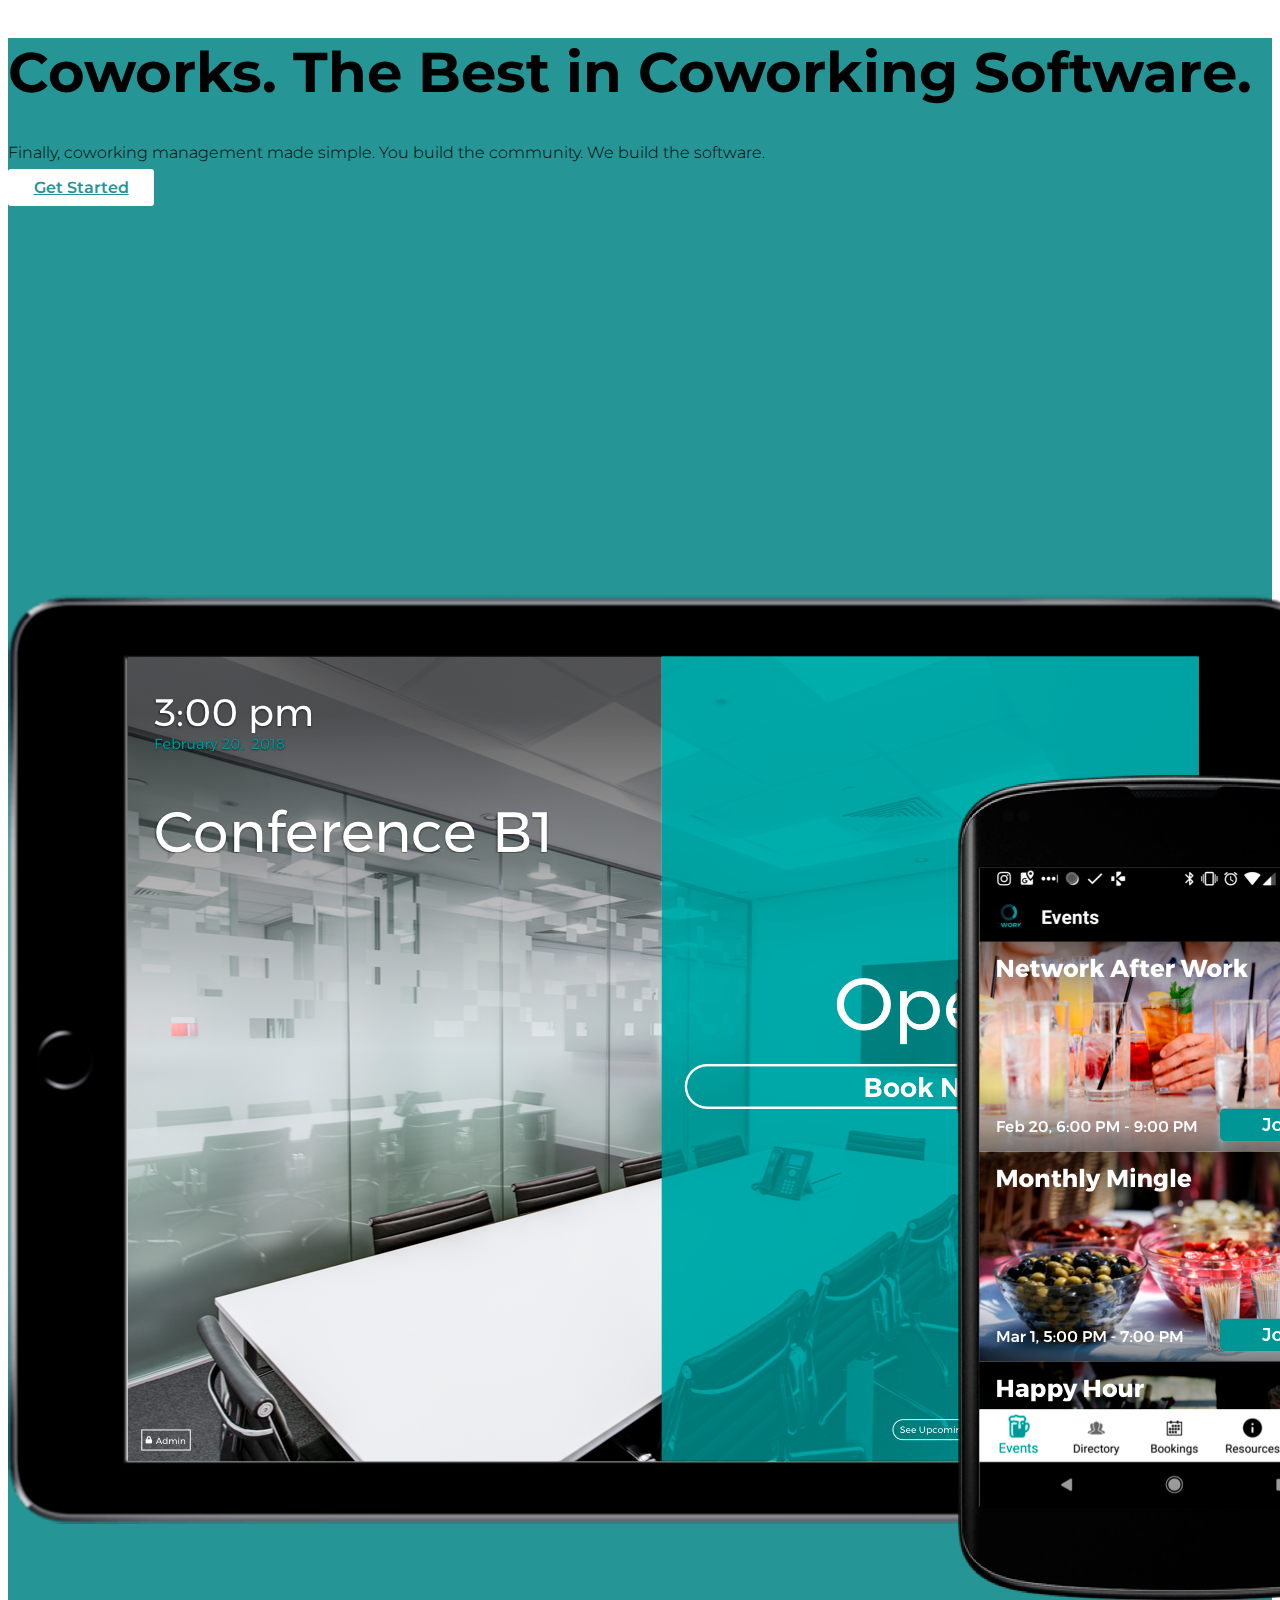
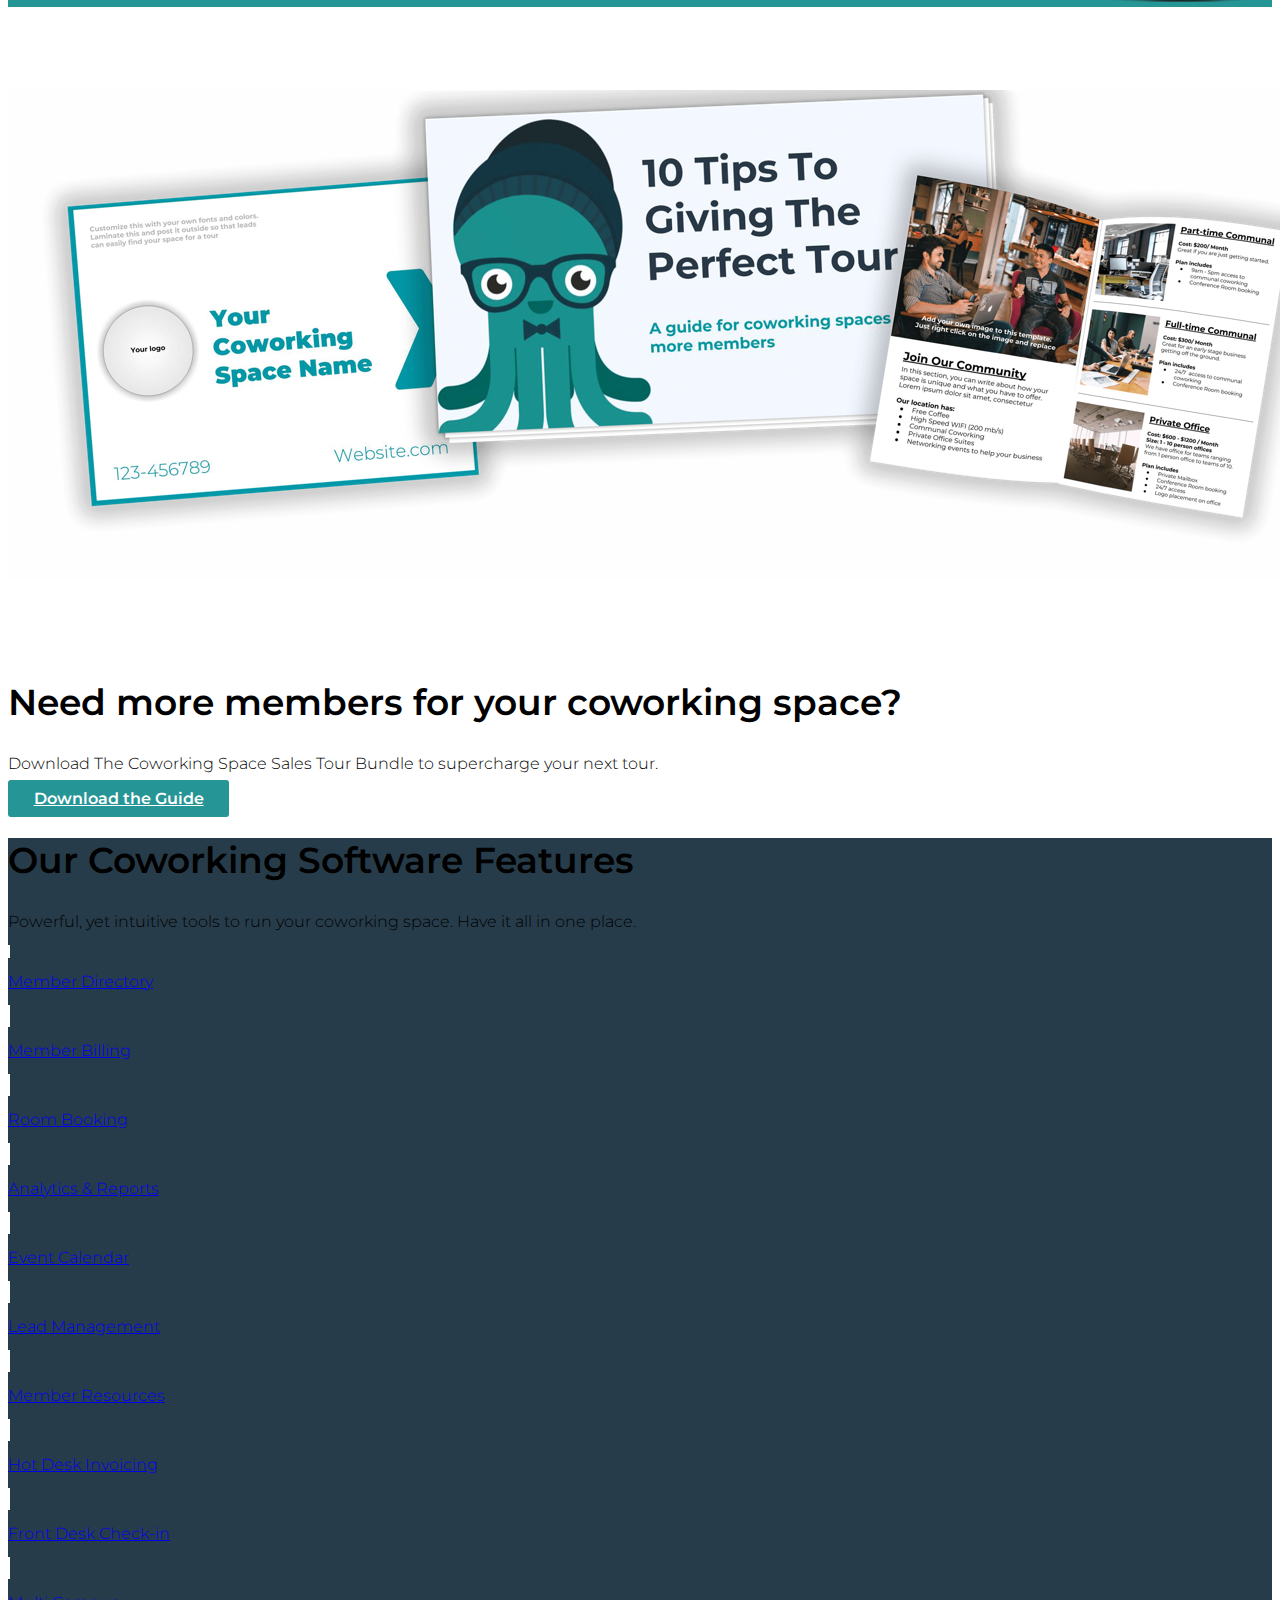
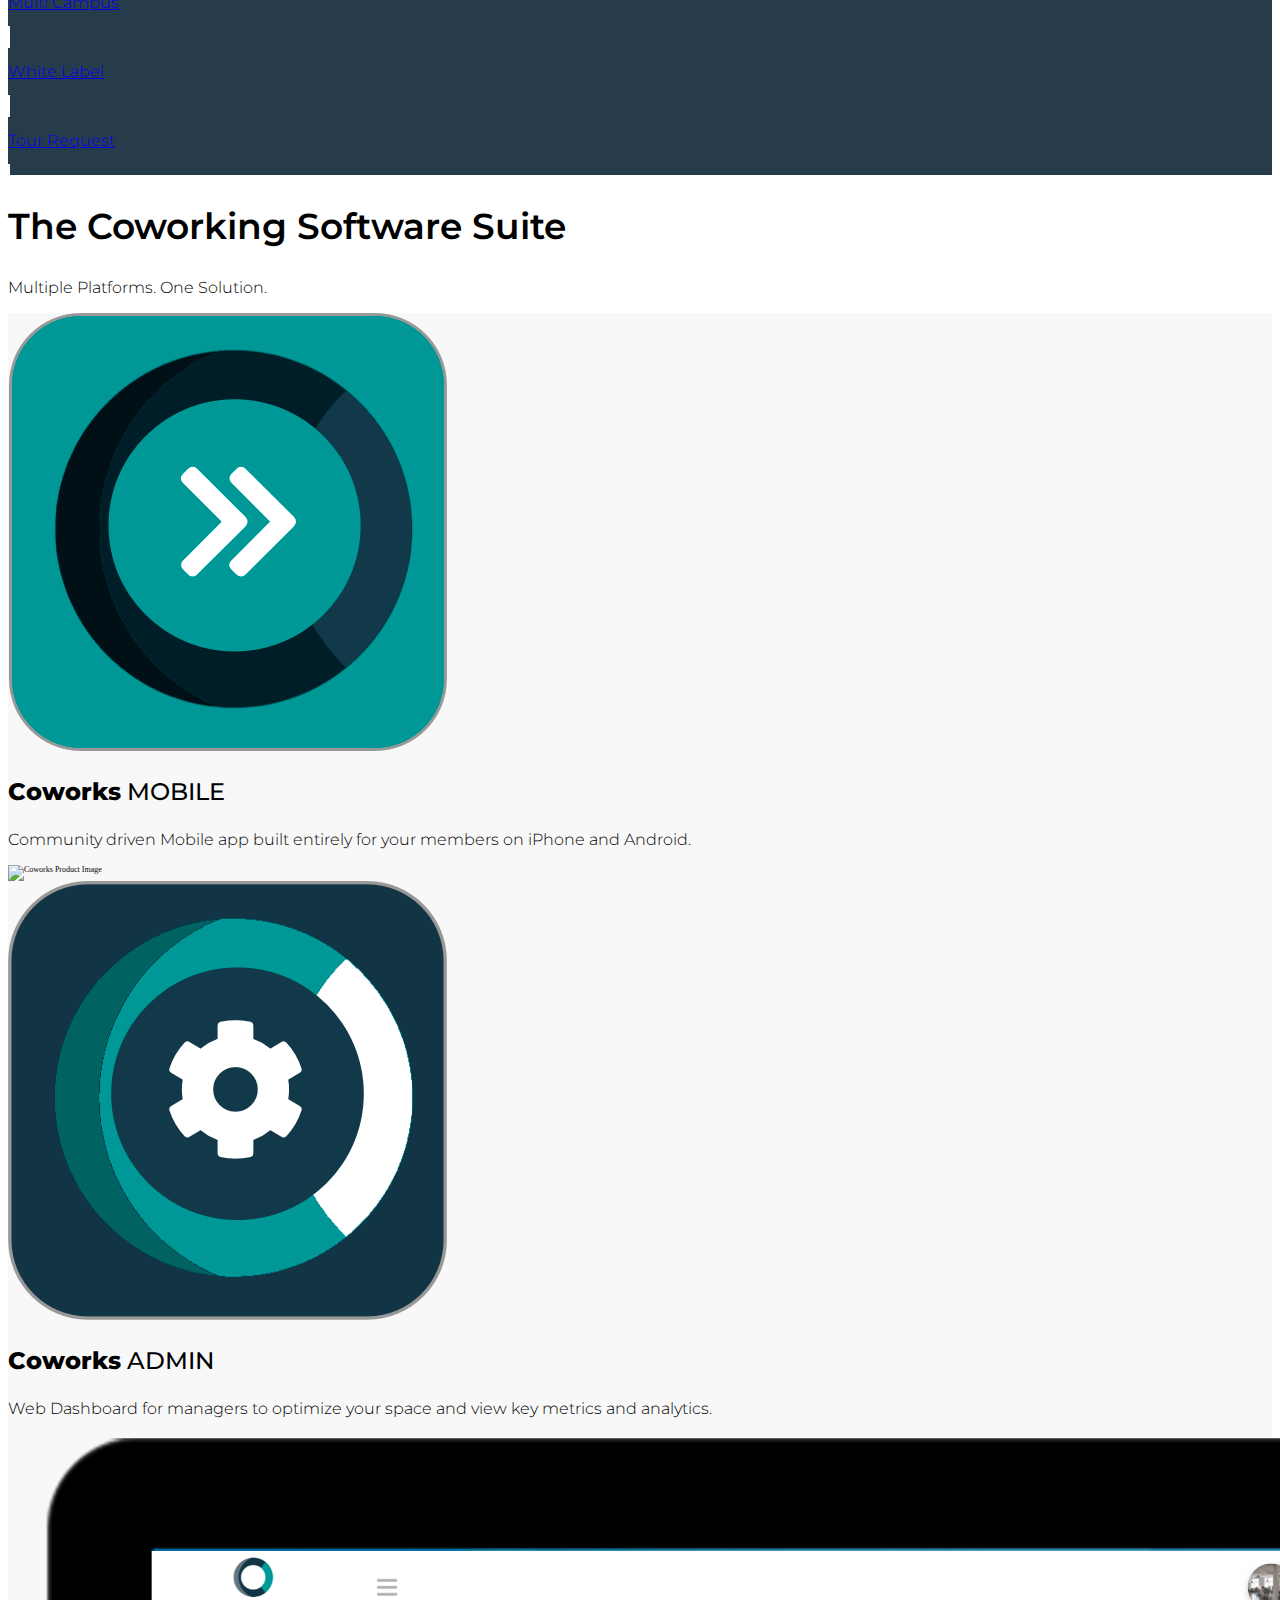
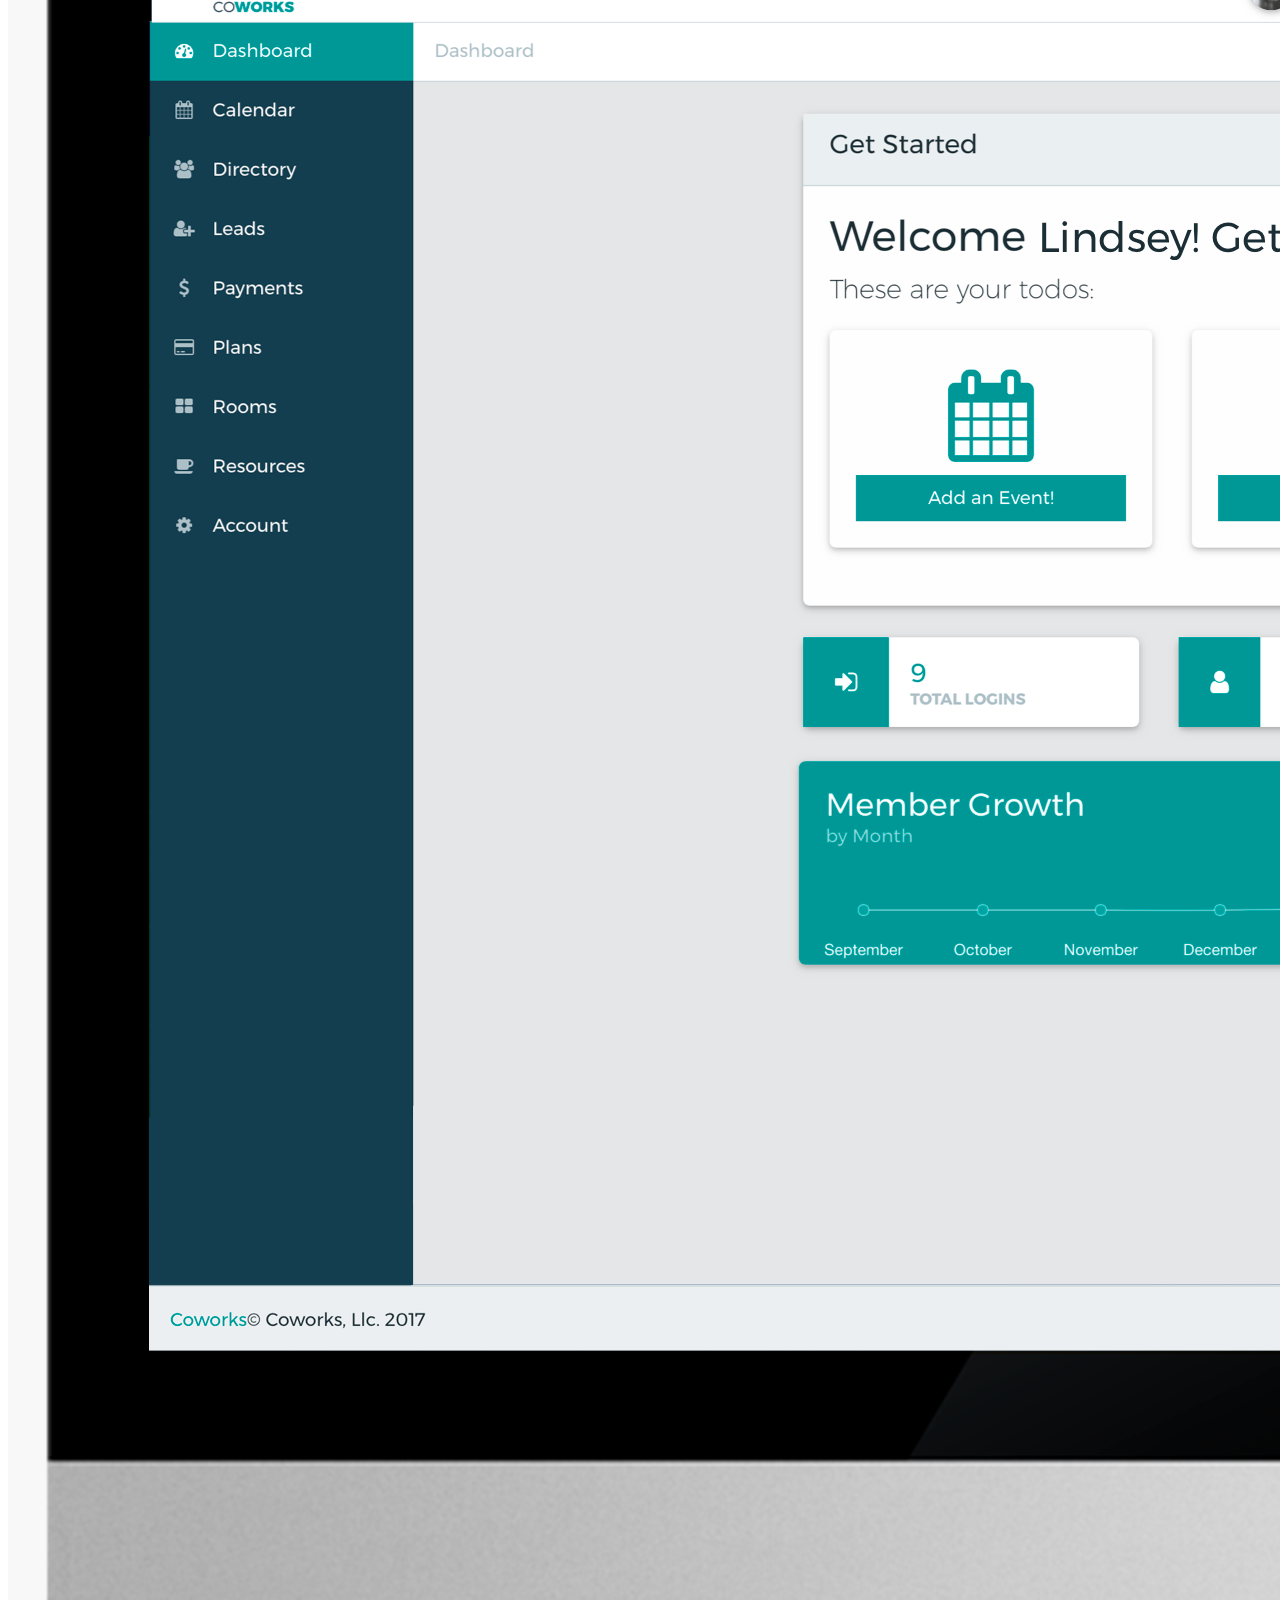
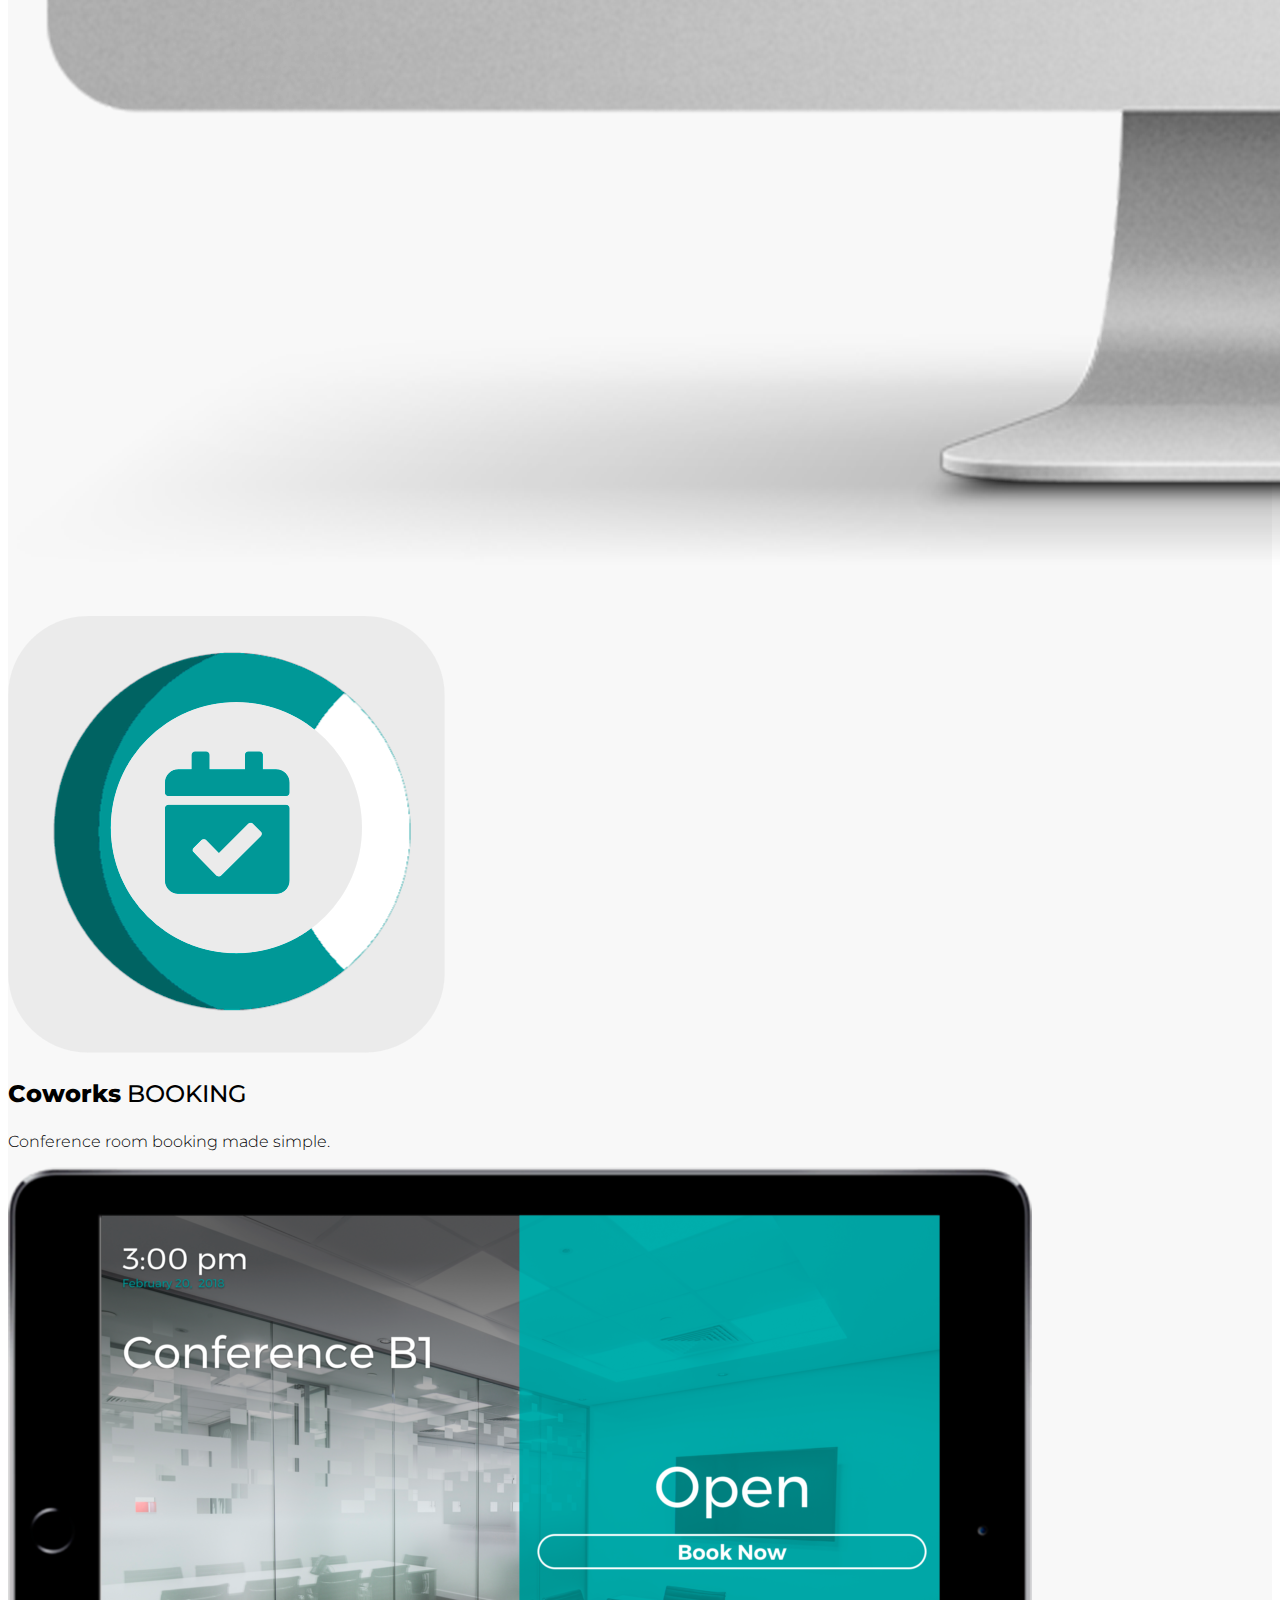
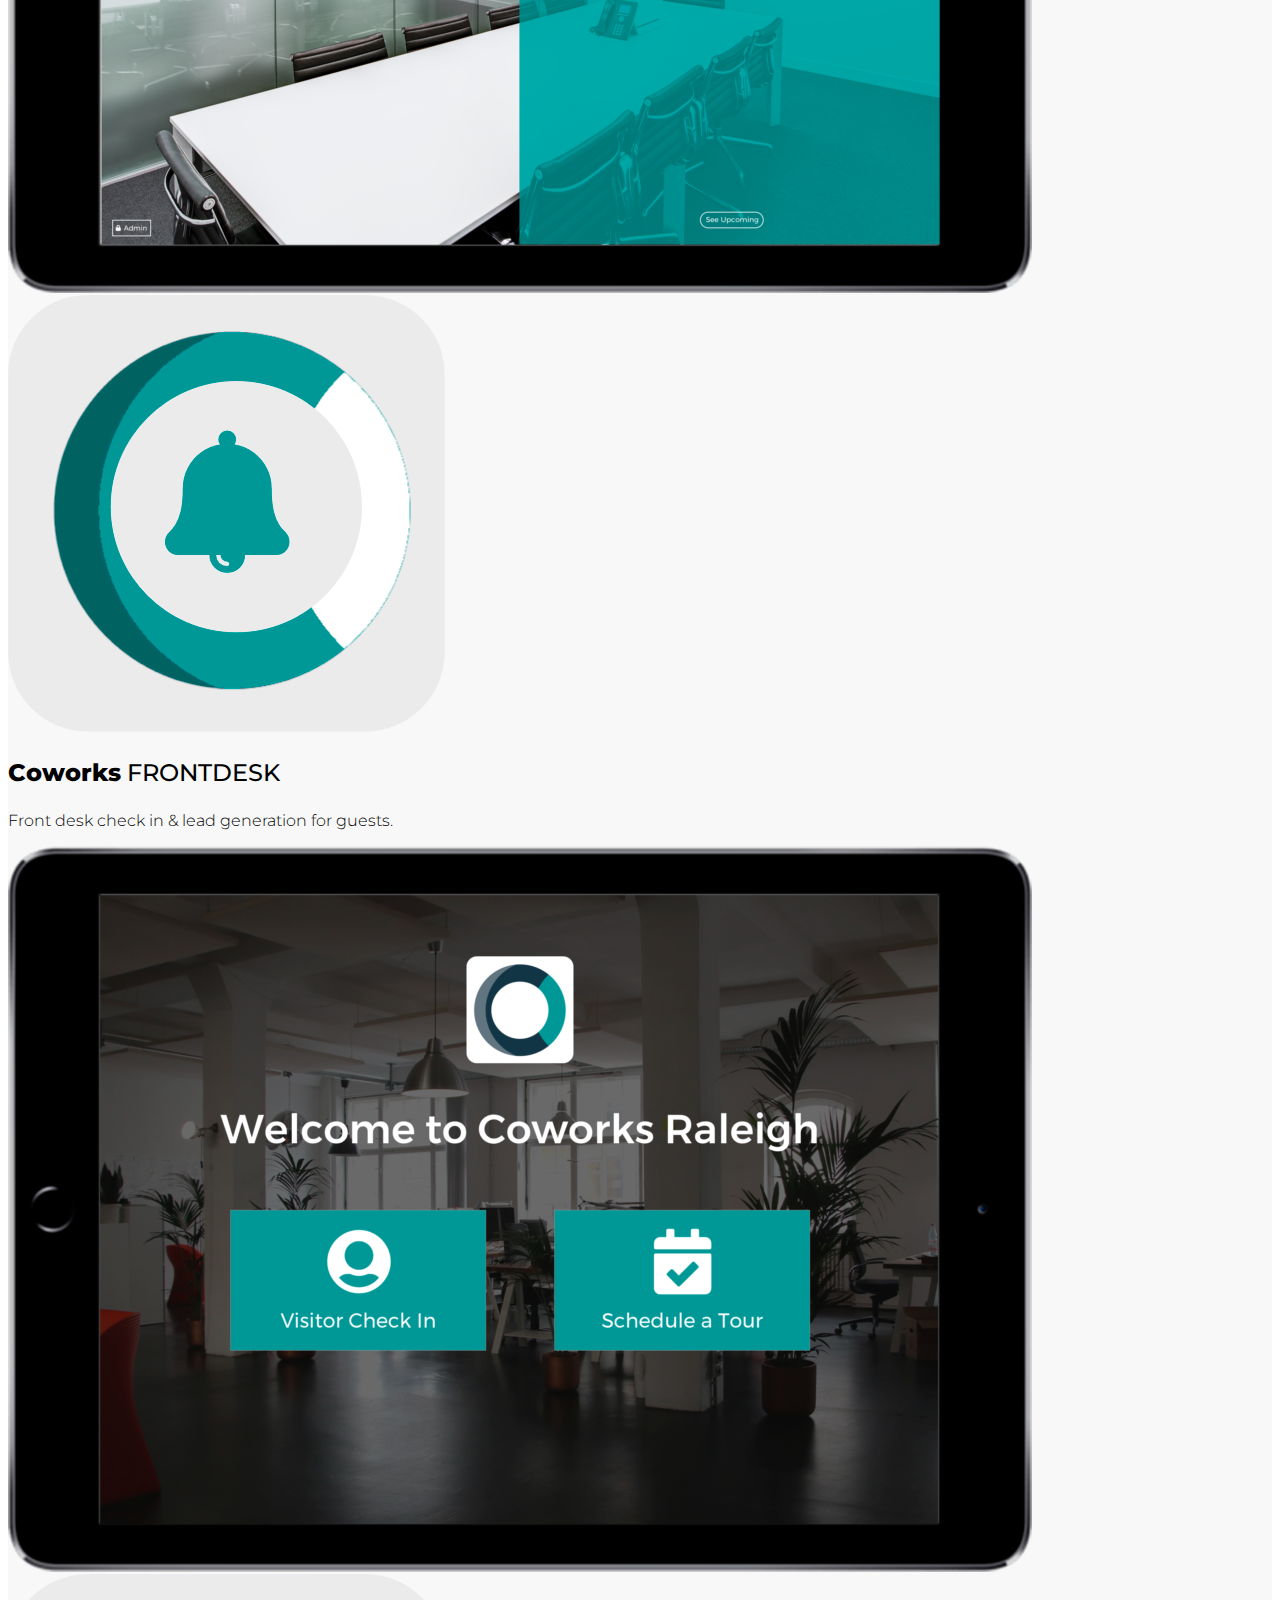
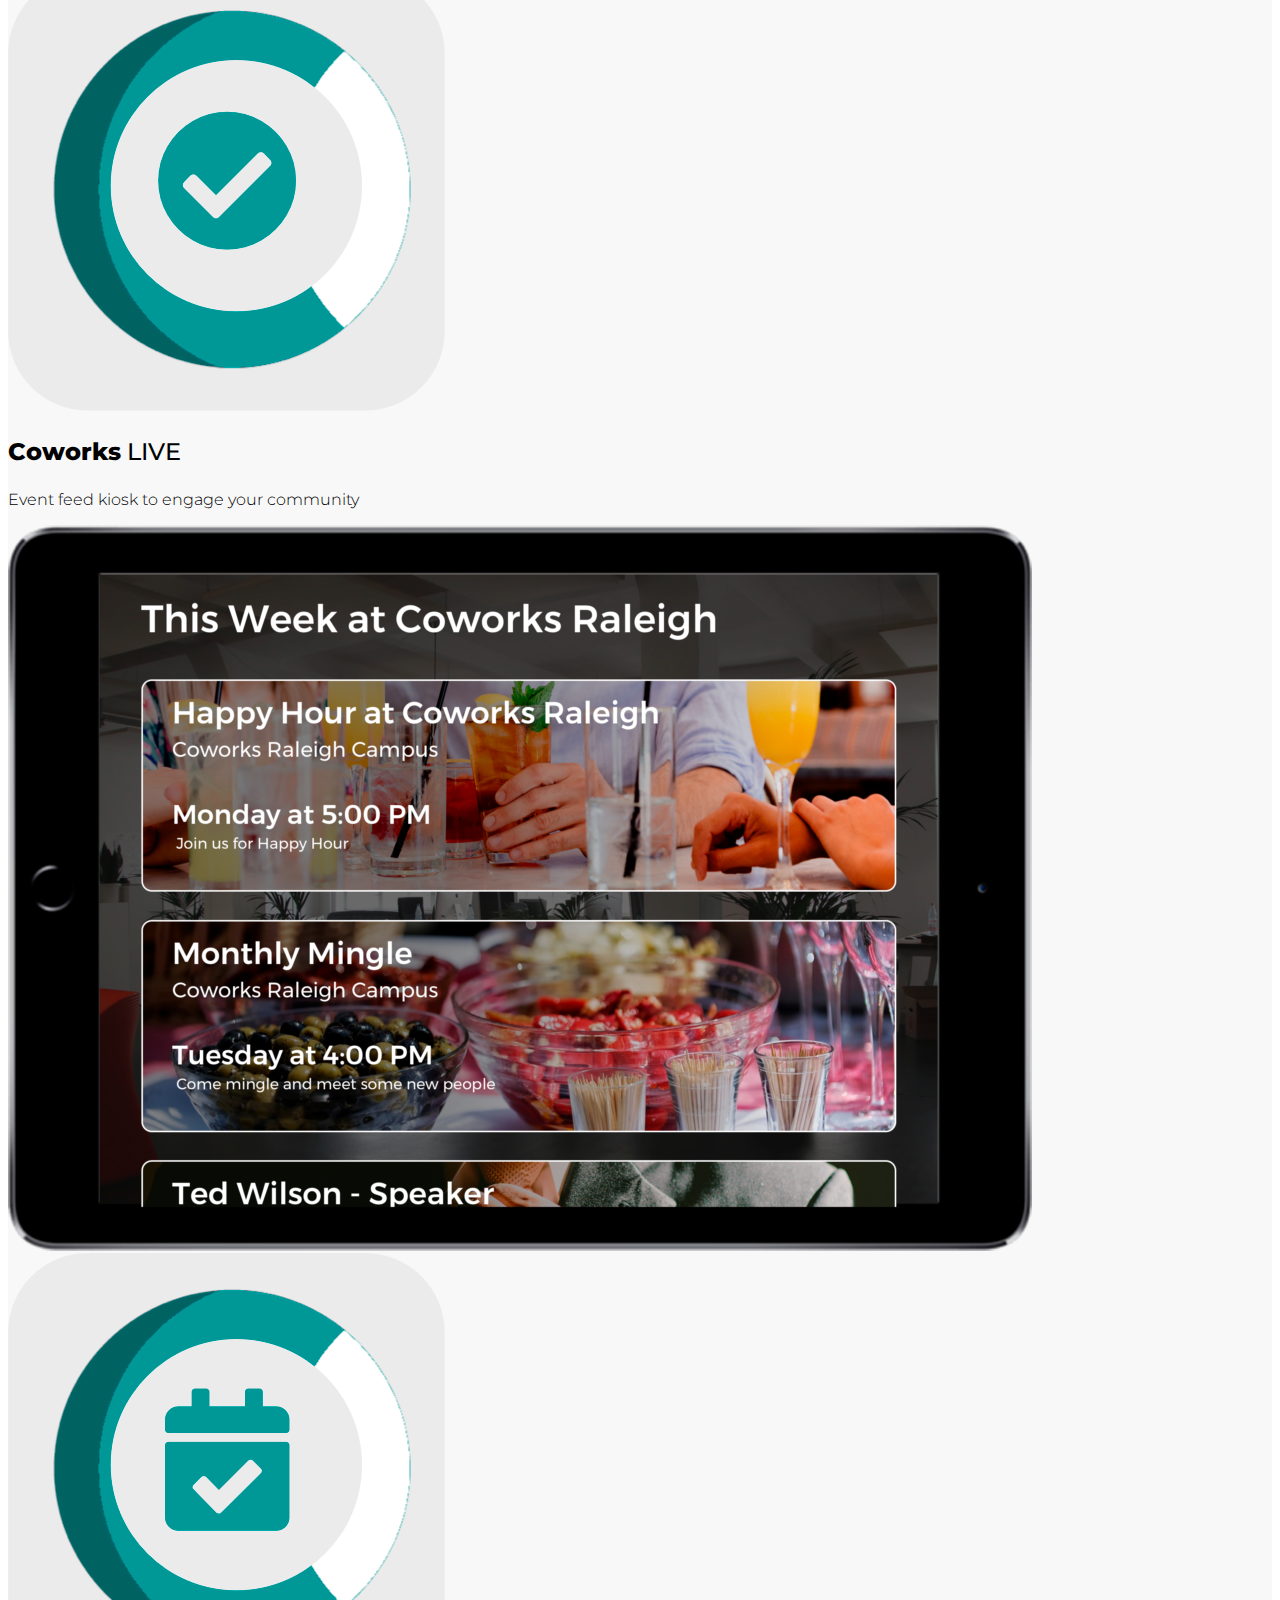
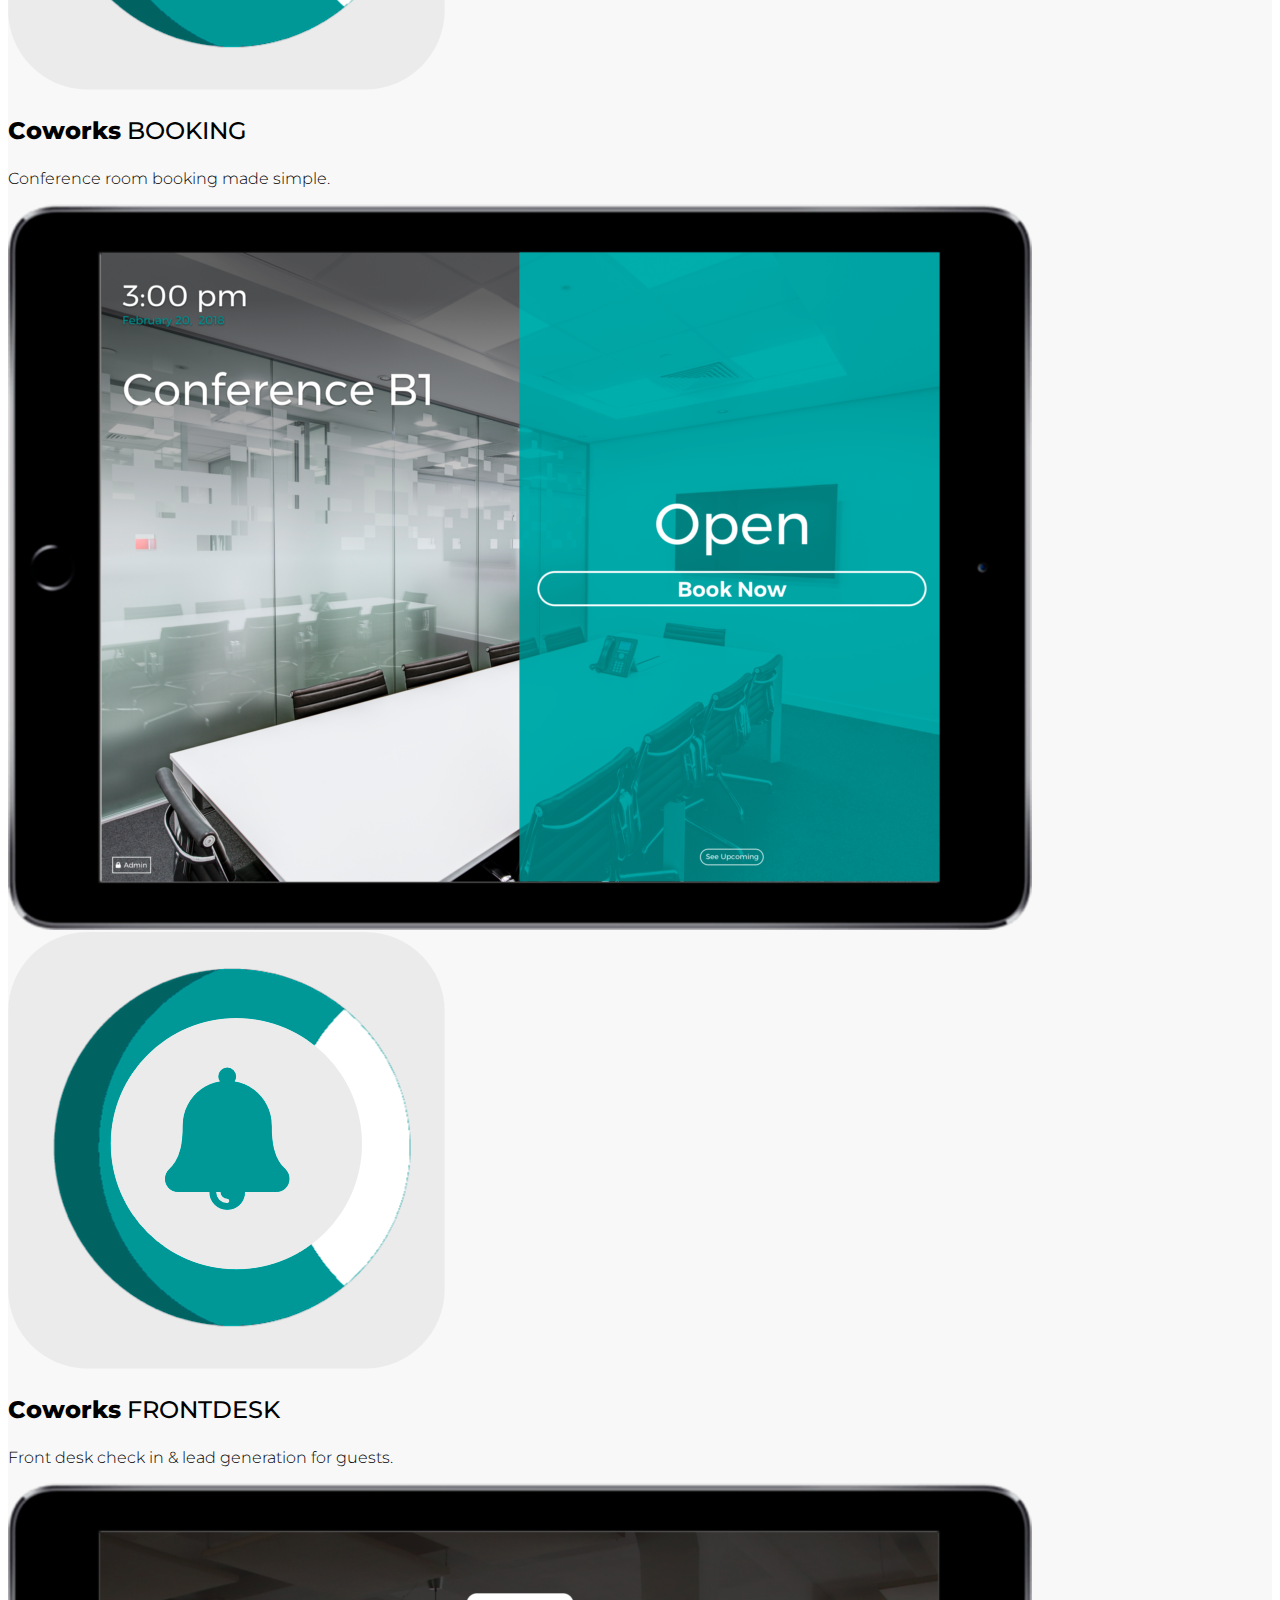
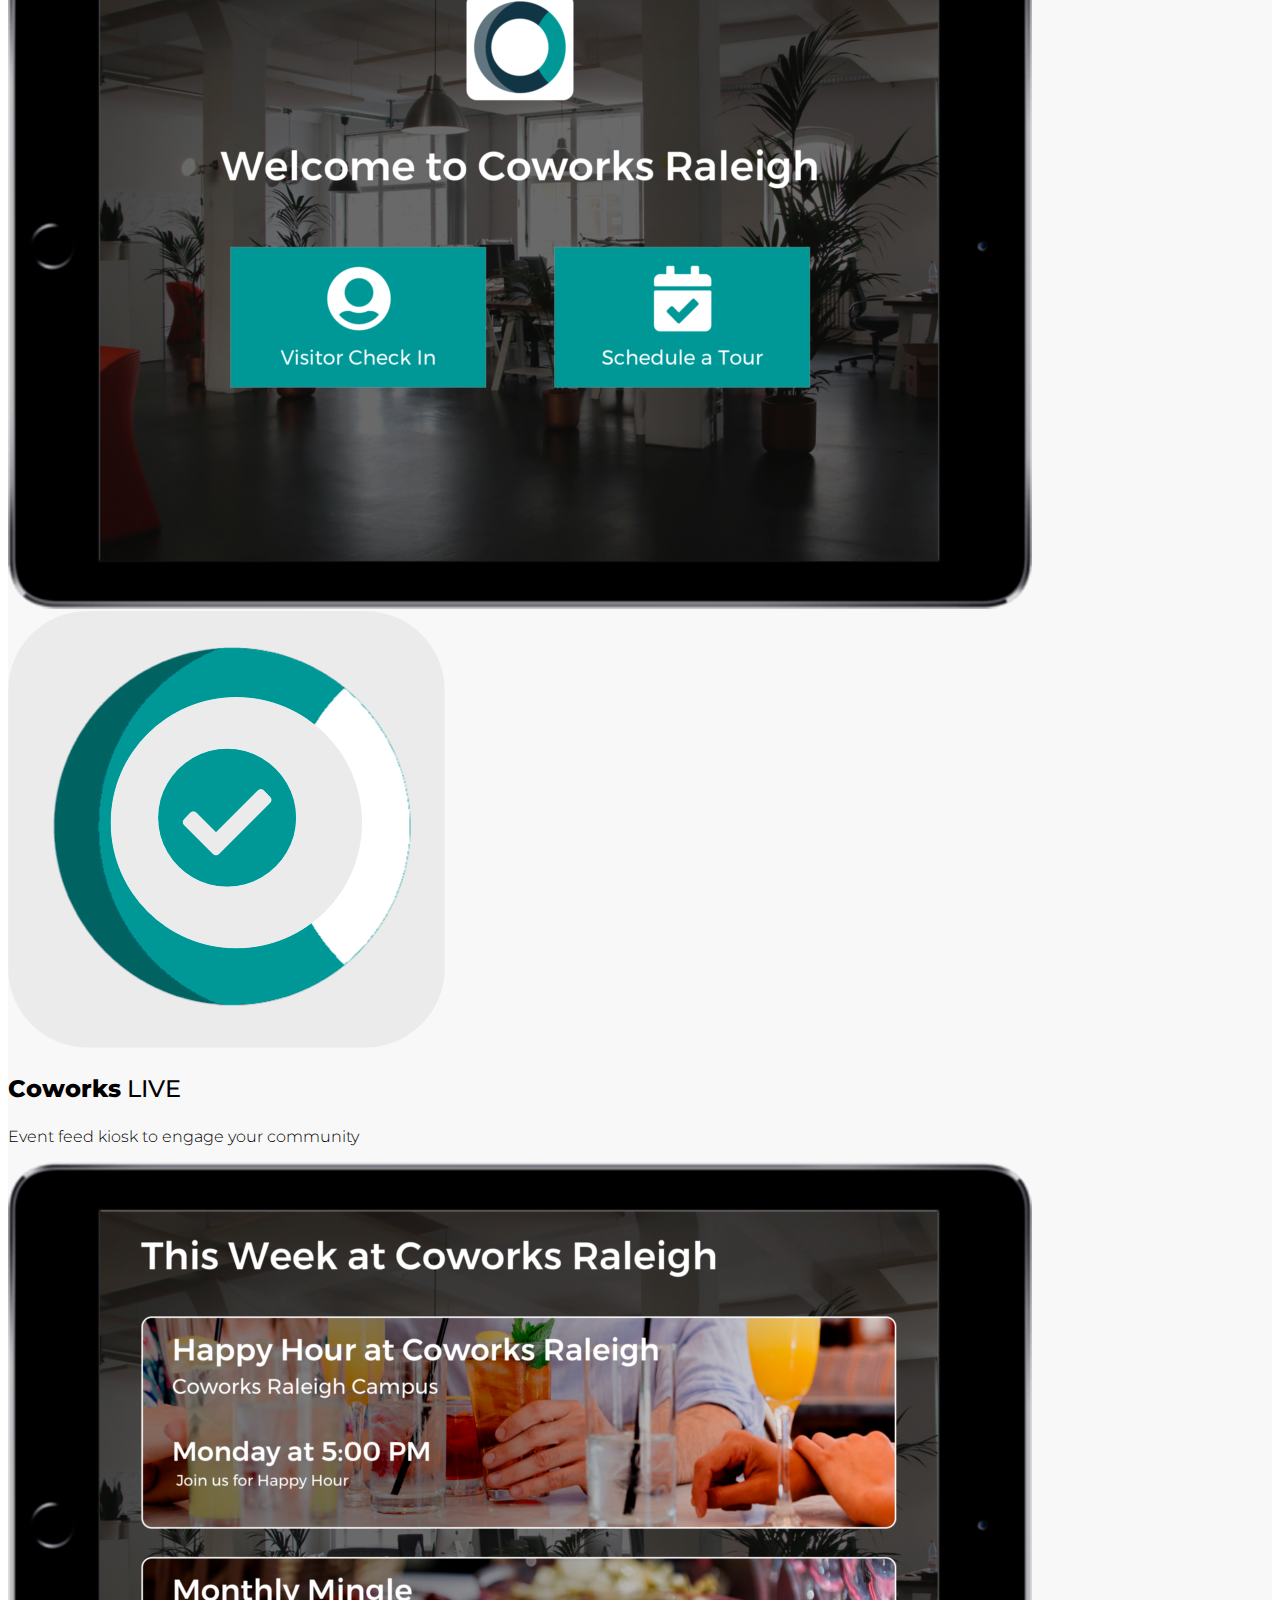
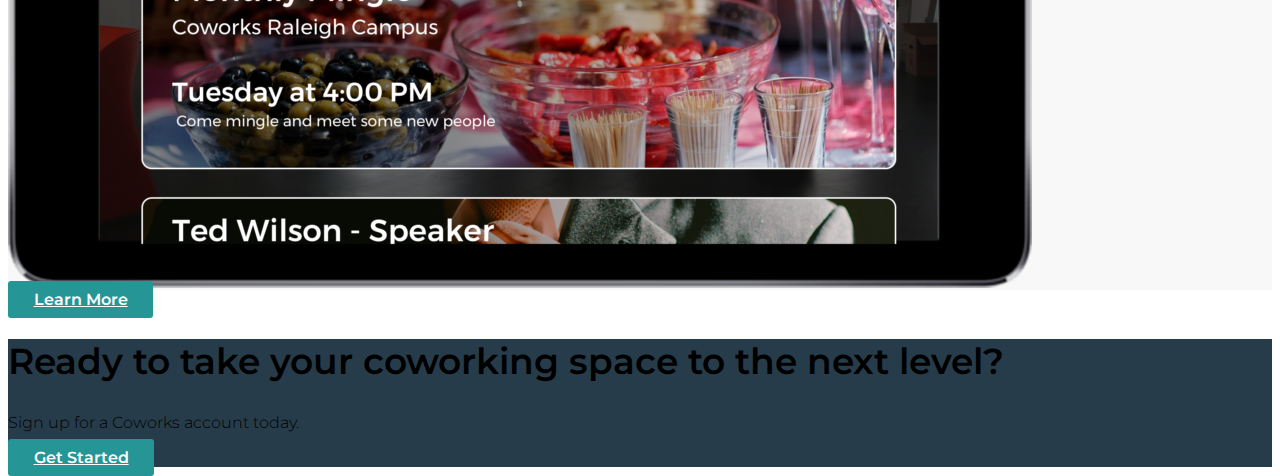
==== commit a4998315: "Added icon section for platforms" ====
--- a/index.html
+++ b/index.html
@@ -7,7 +7,7 @@
 	<link rel="stylesheet" href="https://stackpath.bootstrapcdn.com/bootstrap/4.1.3/css/bootstrap.min.css" integrity="sha384-MCw98/SFnGE8fJT3GXwEOngsV7Zt27NXFoaoApmYm81iuXoPkFOJwJ8ERdknLPMO" crossorigin="anonymous">
 	<link rel="stylesheet" href="https://use.fontawesome.com/releases/v5.6.3/css/all.css" integrity="sha384-UHRtZLI+pbxtHCWp1t77Bi1L4ZtiqrqD80Kn4Z8NTSRyMA2Fd33n5dQ8lWUE00s/" crossorigin="anonymous">
 	<link href="style/css/style.css" type="text/css" rel="stylesheet">
-	<title>Lithios Mobile App Development Raleigh for Android, iOS, iPhone</title>
+	<title>Coworks</title>
 </head>
 
 <body>
--- a/style/css/style.css
+++ b/style/css/style.css
@@ -1 +1 @@
-@import url("https://fonts.googleapis.com/css?family=Montserrat:300,400,500,600,700,800,900");.bg-primary{background-color:#259595 !important}.bg-secondary{background-color:#273c4a !important}.bg-grey{background-color:#f8f8f8}@media (min-width: 992px){.h1,h1{font-family:"Montserrat",Verdana,Arial,Helvetica,sans-serif;font-size:7rem;font-weight:700}.h2,h2{font-family:"Montserrat",Verdana,Arial,Helvetica,sans-serif;font-size:4.5rem;font-weight:600}.h3,h3{font-family:"Montserrat",Verdana,Arial,Helvetica,sans-serif;font-size:3rem;font-weight:500}.h4,h4{font-family:"Montserrat",Verdana,Arial,Helvetica,sans-serif;font-size:4.5rem;font-weight:700}.h5,h5{font-family:"Montserrat",Verdana,Arial,Helvetica,sans-serif;font-size:4.5rem;font-weight:700}.h6,h6{font-family:"Montserrat",Verdana,Arial,Helvetica,sans-serif;font-size:4.5rem;font-weight:700}.p,p{font-family:"Montserrat",Verdana,Arial,Helvetica,sans-serif;font-size:2rem;font-weight:300}}@media (min-width: 768px), (max-width: 991px){.h1,h1{font-family:"Montserrat",Verdana,Arial,Helvetica,sans-serif;font-size:7rem;font-weight:700}.h2,h2{font-family:"Montserrat",Verdana,Arial,Helvetica,sans-serif;font-size:4.5rem;font-weight:600}.h3,h3{font-family:"Montserrat",Verdana,Arial,Helvetica,sans-serif;font-size:3rem;font-weight:500}.h4,h4{font-family:"Montserrat",Verdana,Arial,Helvetica,sans-serif;font-size:4.5rem;font-weight:700}.h5,h5{font-family:"Montserrat",Verdana,Arial,Helvetica,sans-serif;font-size:4.5rem;font-weight:700}.h6,h6{font-family:"Montserrat",Verdana,Arial,Helvetica,sans-serif;font-size:4.5rem;font-weight:700}.p,p{font-family:"Montserrat",Verdana,Arial,Helvetica,sans-serif;font-size:2rem;font-weight:300}}@media (max-width: 767px){.h1,h1{font-family:"Montserrat",Verdana,Arial,Helvetica,sans-serif;font-size:7rem;font-weight:700}.h2,h2{font-family:"Montserrat",Verdana,Arial,Helvetica,sans-serif;font-size:4.5rem;font-weight:600}.h3,h3{font-family:"Montserrat",Verdana,Arial,Helvetica,sans-serif;font-size:3rem;font-weight:500}.h4,h4{font-family:"Montserrat",Verdana,Arial,Helvetica,sans-serif;font-size:4.5rem;font-weight:700}.h5,h5{font-family:"Montserrat",Verdana,Arial,Helvetica,sans-serif;font-size:4.5rem;font-weight:700}.h6,h6{font-family:"Montserrat",Verdana,Arial,Helvetica,sans-serif;font-size:4.5rem;font-weight:700}.p,p{font-family:"Montserrat",Verdana,Arial,Helvetica,sans-serif;font-size:2rem;font-weight:300}}@media (min-width: 992px){html{font-size:10px}}@media (min-width: 768px), (max-width: 991px){html{font-size:8px}}@media (max-width: 767px){html{font-size:6px}}.row{margin-left:0px;margin-right:0px}@media (min-width: 768px){.btn-primary{background-color:white;border-radius:3px 3px 3px 3px;border-color:white;color:#259595;font-family:"Montserrat",Verdana,Arial,Helvetica,sans-serif;font-weight:600;font-size:2rem;padding:1.1rem 3.2rem}.btn-primary:hover{background-color:#d9d9d9;color:#259595;font-family:"Montserrat",Verdana,Arial,Helvetica,sans-serif;font-weight:600;font-size:2rem;border-color:#d9d9d9 !important}.btn-primary:active{background-color:#d9d9d9 !important;color:#259595 !important;font-family:"Montserrat",Verdana,Arial,Helvetica,sans-serif !important;font-weight:600;font-size:2rem;border-color:#d9d9d9 !important;box-shadow:0 0 0 0.2rem rgba(0,0,0,0.15) !important}.btn-secondary{background-color:#259595;border-radius:3px 3px 3px 3px;border-color:#259595;color:white;font-family:"Montserrat",Verdana,Arial,Helvetica,sans-serif;font-weight:600;font-size:2rem;padding:1.1rem 3.2rem}.btn-secondary:hover{background-color:#39cece;color:white;border-color:#39cece !important}.btn-secondary:active{background-color:#39cece !important;color:white;border-color:#39cece !important;box-shadow:0 0 0 0.2rem rgba(0,0,0,0.2) !important}}@media (max-width: 767px){.btn-primary{background-color:white;border-radius:3px 3px 3px 3px;border-color:white;color:#259595;font-family:"Montserrat",Verdana,Arial,Helvetica,sans-serif;font-weight:600;font-size:2rem;padding:1.5rem 4rem}.btn-primary:hover{background-color:#d9d9d9;color:#259595;font-family:"Montserrat",Verdana,Arial,Helvetica,sans-serif;font-weight:600;font-size:2rem;border-color:#d9d9d9 !important}.btn-primary:active{background-color:#d9d9d9 !important;color:#259595 !important;font-family:"Montserrat",Verdana,Arial,Helvetica,sans-serif !important;font-weight:600;font-size:2rem;border-color:#d9d9d9 !important;box-shadow:0 0 0 0.2rem rgba(0,0,0,0.15) !important}.btn-secondary{background-color:#259595;border-radius:3px 3px 3px 3px;border-color:#259595;color:white;font-family:"Montserrat",Verdana,Arial,Helvetica,sans-serif;font-weight:600;font-size:1.8rem;padding:1.5rem 4rem}.btn-secondary:hover{background-color:#39cece;color:white;font-size:1.8rem;border-color:#39cece !important}.btn-secondary:active{background-color:#39cece !important;color:white;font-size:1.8rem;border-color:#39cece !important;box-shadow:0 0 0 0.2rem rgba(0,0,0,0.2) !important}}.feature-box{border:solid 2px #fff}.feature-box:hover{background-color:#687680;text-decoration:none}.feature-box:active{background-color:#687680;text-decoration:none}
+@import url("https://fonts.googleapis.com/css?family=Montserrat:300,400,500,600,700,800,900");.bg-primary{background-color:#259595 !important}.bg-secondary{background-color:#273c4a !important}.bg-grey{background-color:#f8f8f8}.h1,h1{font-family:"Montserrat",Verdana,Arial,Helvetica,sans-serif;font-size:7rem;font-weight:700}.h2,h2{font-family:"Montserrat",Verdana,Arial,Helvetica,sans-serif;font-size:4.5rem;font-weight:600}.h3,h3{font-family:"Montserrat",Verdana,Arial,Helvetica,sans-serif;font-size:3rem;font-weight:500}.h4,h4{font-family:"Montserrat",Verdana,Arial,Helvetica,sans-serif;font-size:2.4rem;font-weight:600}.h5,h5{font-family:"Montserrat",Verdana,Arial,Helvetica,sans-serif;font-size:4.5rem;font-weight:700}.h6,h6{font-family:"Montserrat",Verdana,Arial,Helvetica,sans-serif;font-size:4.5rem;font-weight:700}.p,p{font-family:"Montserrat",Verdana,Arial,Helvetica,sans-serif;font-size:2rem;font-weight:300}.strong,strong{font-weight:800}@media (min-width: 992px){html{font-size:10px}}@media (min-width: 768px), (max-width: 991px){html{font-size:8px}}@media (max-width: 767px){html{font-size:6px}}.row{margin-left:0px;margin-right:0px}@media (min-width: 768px){.btn-primary{background-color:white;border-radius:3px 3px 3px 3px;border-color:white;color:#259595;font-family:"Montserrat",Verdana,Arial,Helvetica,sans-serif;font-weight:600;font-size:2rem;padding:1.1rem 3.2rem}.btn-primary:hover{background-color:#d9d9d9;color:#259595;font-family:"Montserrat",Verdana,Arial,Helvetica,sans-serif;font-weight:600;font-size:2rem;border-color:#d9d9d9 !important}.btn-primary:active{background-color:#d9d9d9 !important;color:#259595 !important;font-family:"Montserrat",Verdana,Arial,Helvetica,sans-serif !important;font-weight:600;font-size:2rem;border-color:#d9d9d9 !important;box-shadow:0 0 0 0.2rem rgba(0,0,0,0.15) !important}.btn-secondary{background-color:#259595;border-radius:3px 3px 3px 3px;border-color:#259595;color:white;font-family:"Montserrat",Verdana,Arial,Helvetica,sans-serif;font-weight:600;font-size:2rem;padding:1.1rem 3.2rem}.btn-secondary:hover{background-color:#39cece;color:white;border-color:#39cece !important}.btn-secondary:active{background-color:#39cece !important;color:white;border-color:#39cece !important;box-shadow:0 0 0 0.2rem rgba(0,0,0,0.2) !important}}@media (max-width: 767px){.btn-primary{background-color:white;border-radius:3px 3px 3px 3px;border-color:white;color:#259595;font-family:"Montserrat",Verdana,Arial,Helvetica,sans-serif;font-weight:600;font-size:2rem;padding:1.5rem 4rem}.btn-primary:hover{background-color:#d9d9d9;color:#259595;font-family:"Montserrat",Verdana,Arial,Helvetica,sans-serif;font-weight:600;font-size:2rem;border-color:#d9d9d9 !important}.btn-primary:active{background-color:#d9d9d9 !important;color:#259595 !important;font-family:"Montserrat",Verdana,Arial,Helvetica,sans-serif !important;font-weight:600;font-size:2rem;border-color:#d9d9d9 !important;box-shadow:0 0 0 0.2rem rgba(0,0,0,0.15) !important}.btn-secondary{background-color:#259595;border-radius:3px 3px 3px 3px;border-color:#259595;color:white;font-family:"Montserrat",Verdana,Arial,Helvetica,sans-serif;font-weight:600;font-size:1.8rem;padding:1.5rem 4rem}.btn-secondary:hover{background-color:#39cece;color:white;font-size:1.8rem;border-color:#39cece !important}.btn-secondary:active{background-color:#39cece !important;color:white;font-size:1.8rem;border-color:#39cece !important;box-shadow:0 0 0 0.2rem rgba(0,0,0,0.2) !important}}.feature-box{border:solid 2px #fff}.feature-box:hover{background-color:#687680;text-decoration:none}.feature-box:active{background-color:#687680;text-decoration:none}
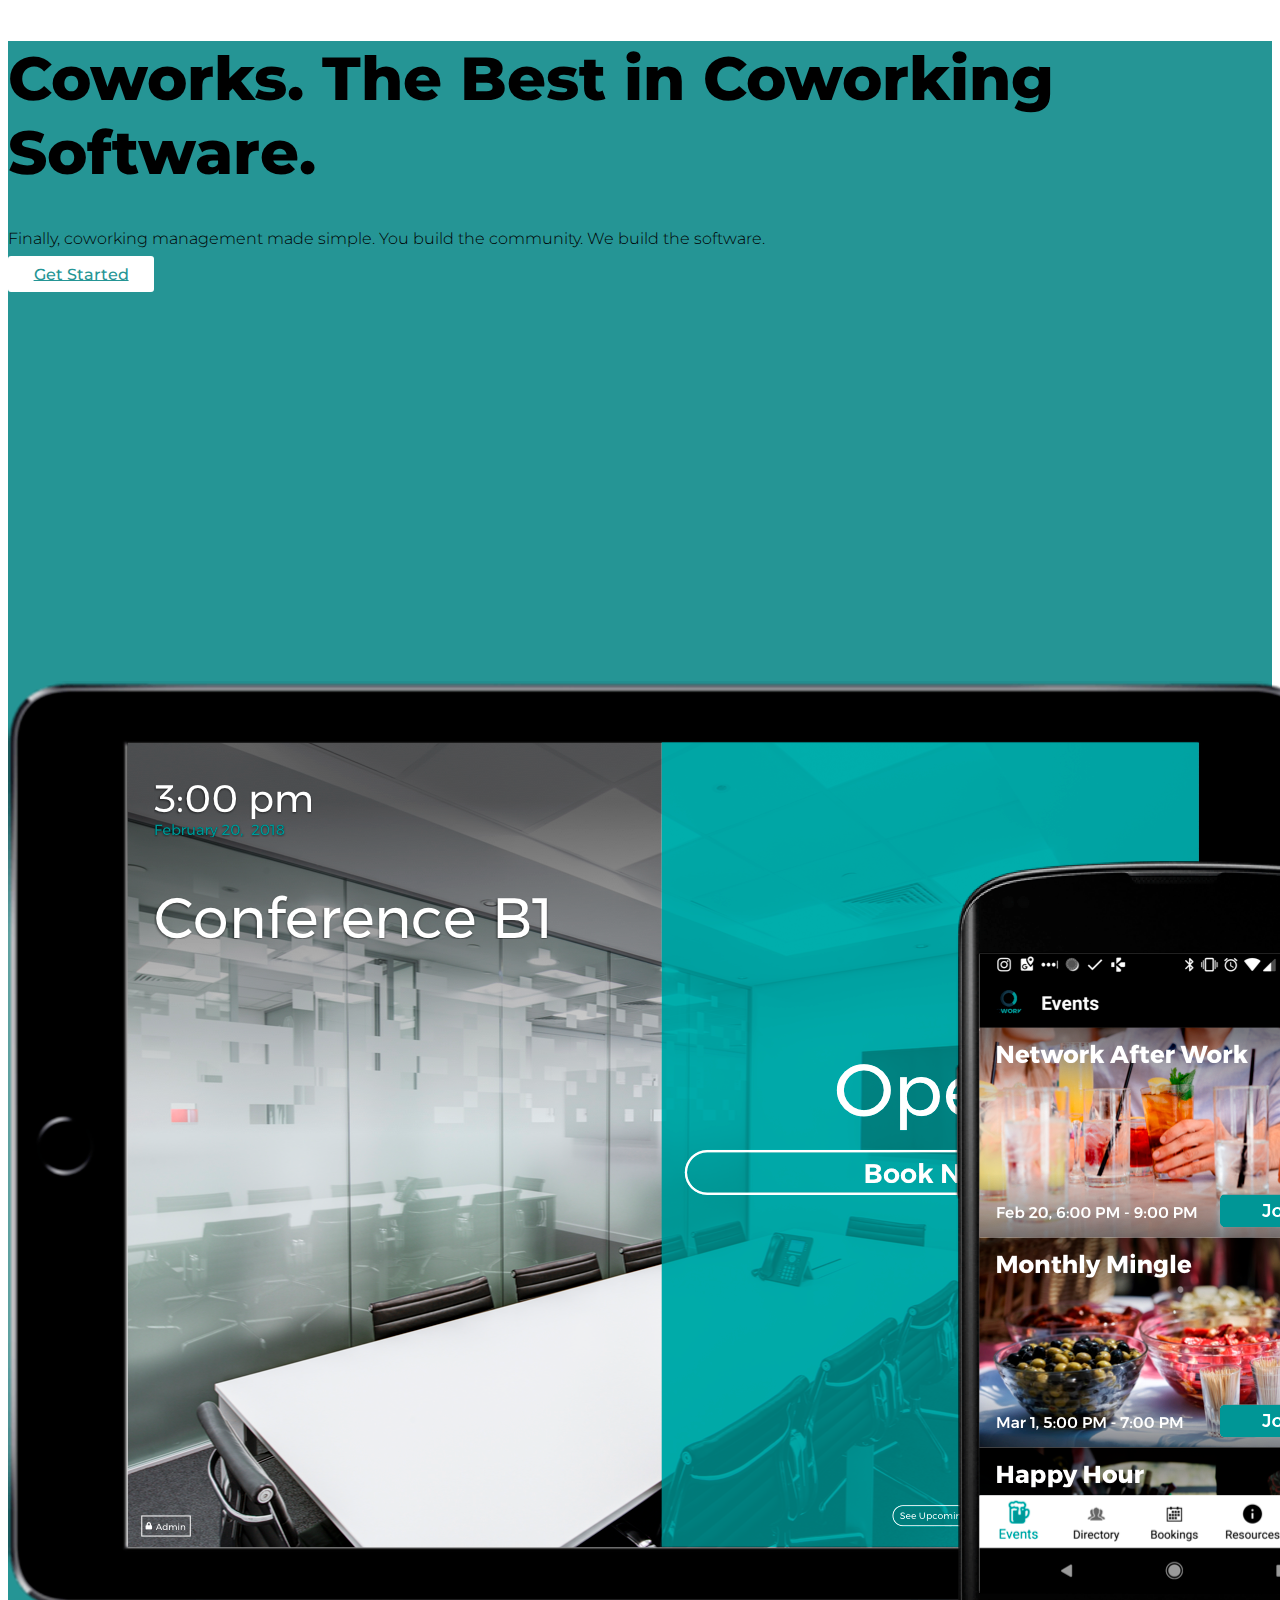
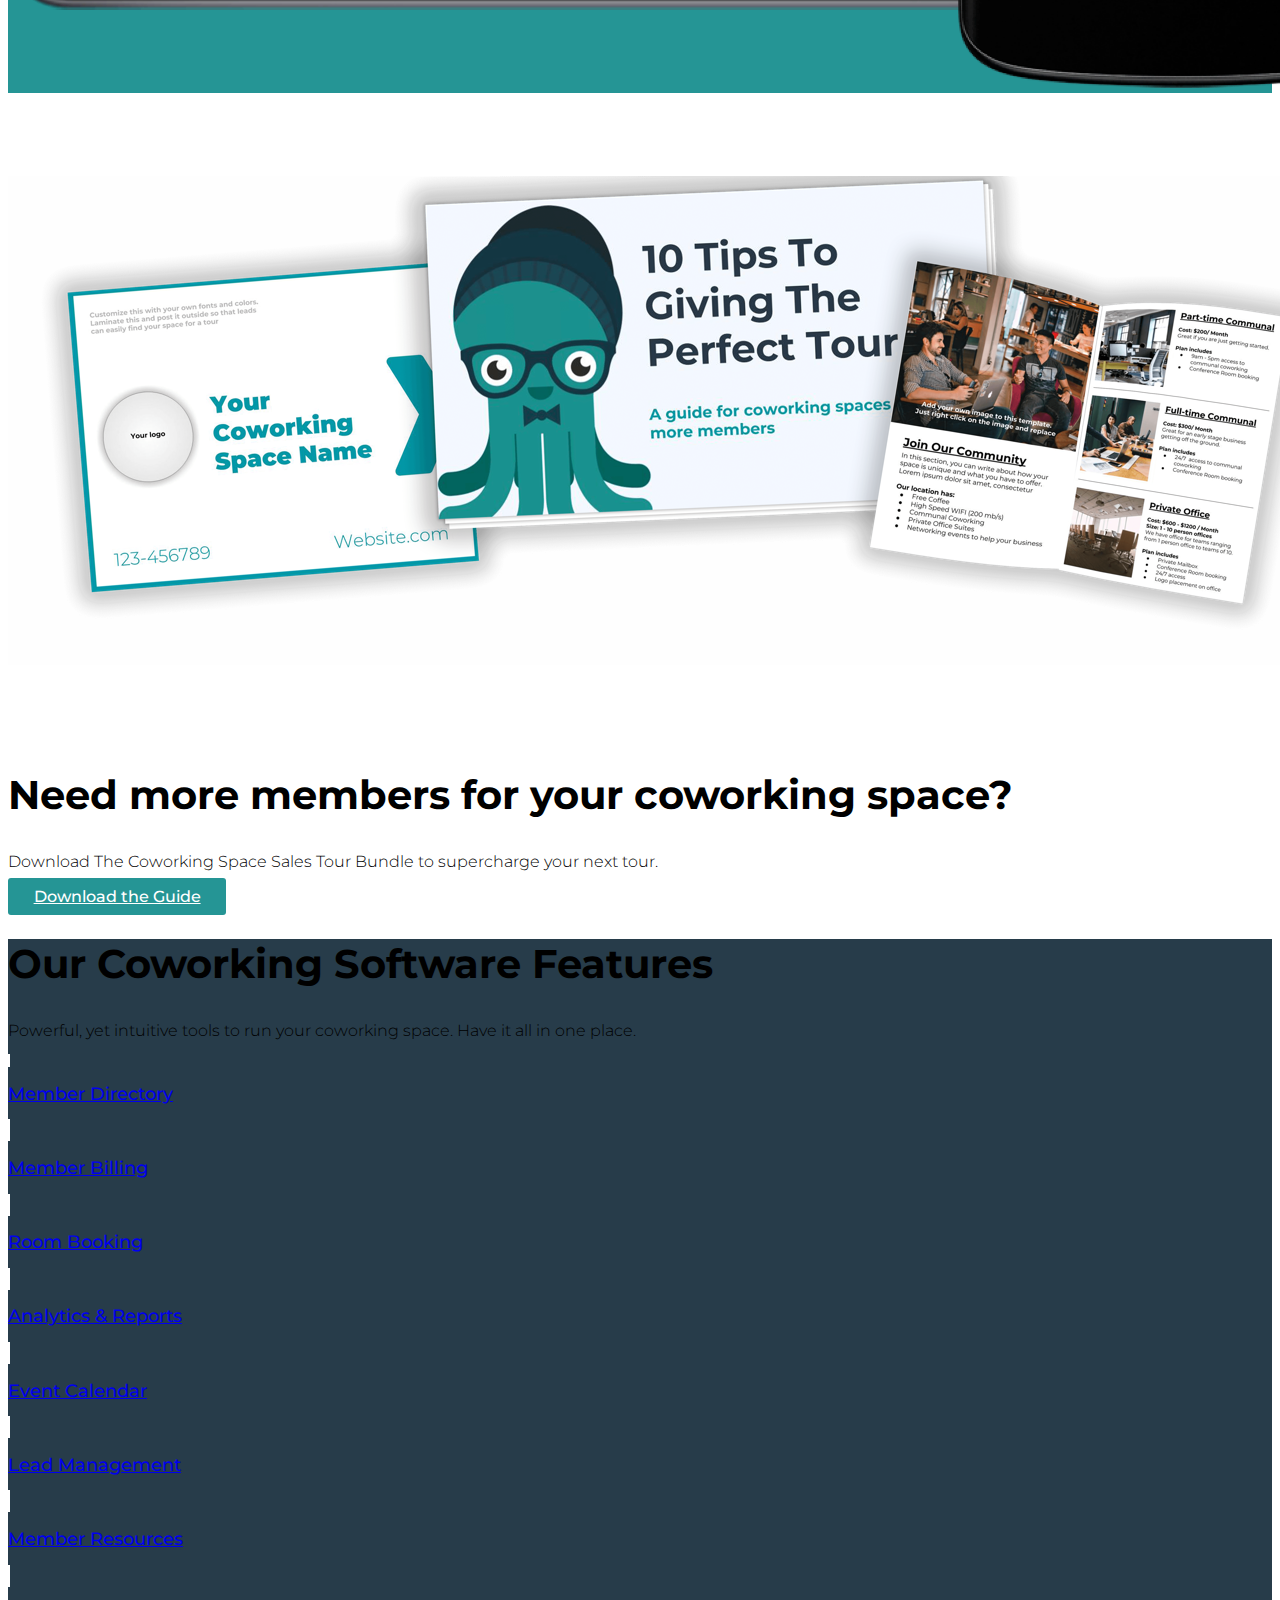
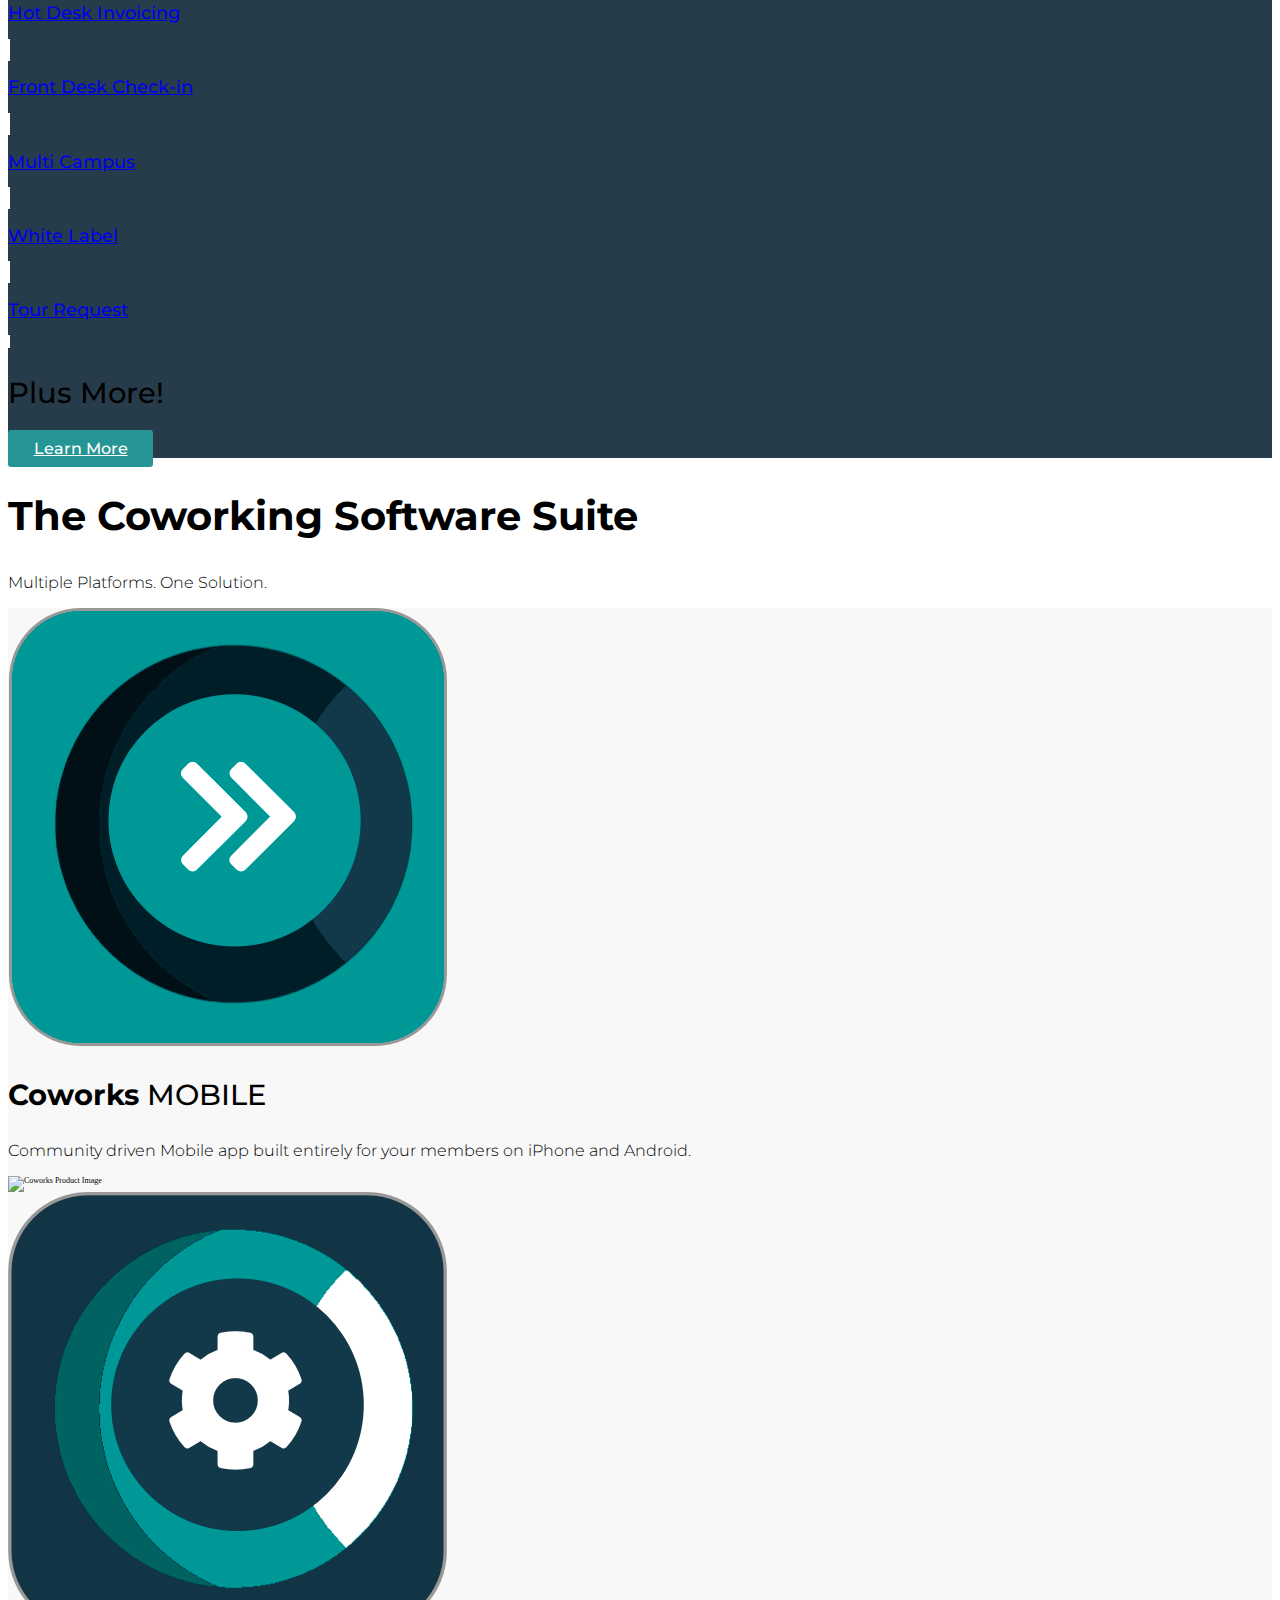
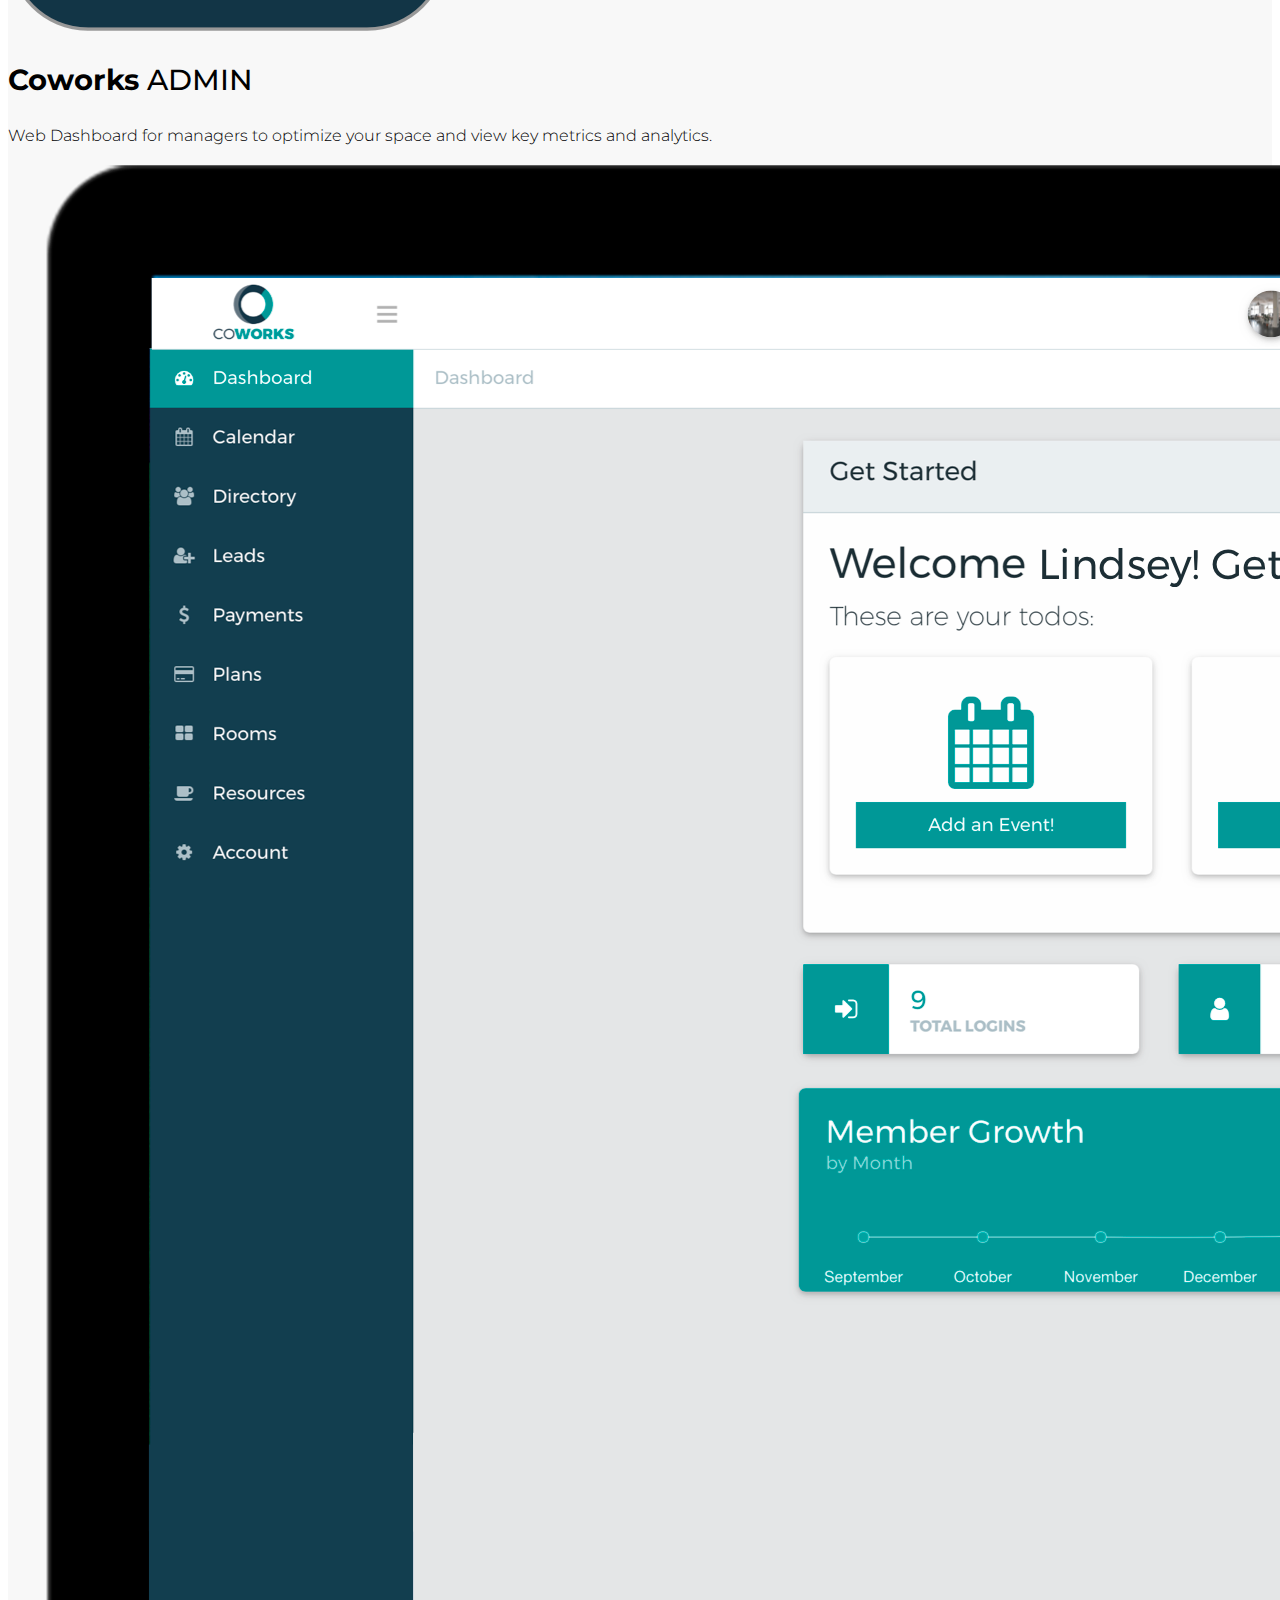
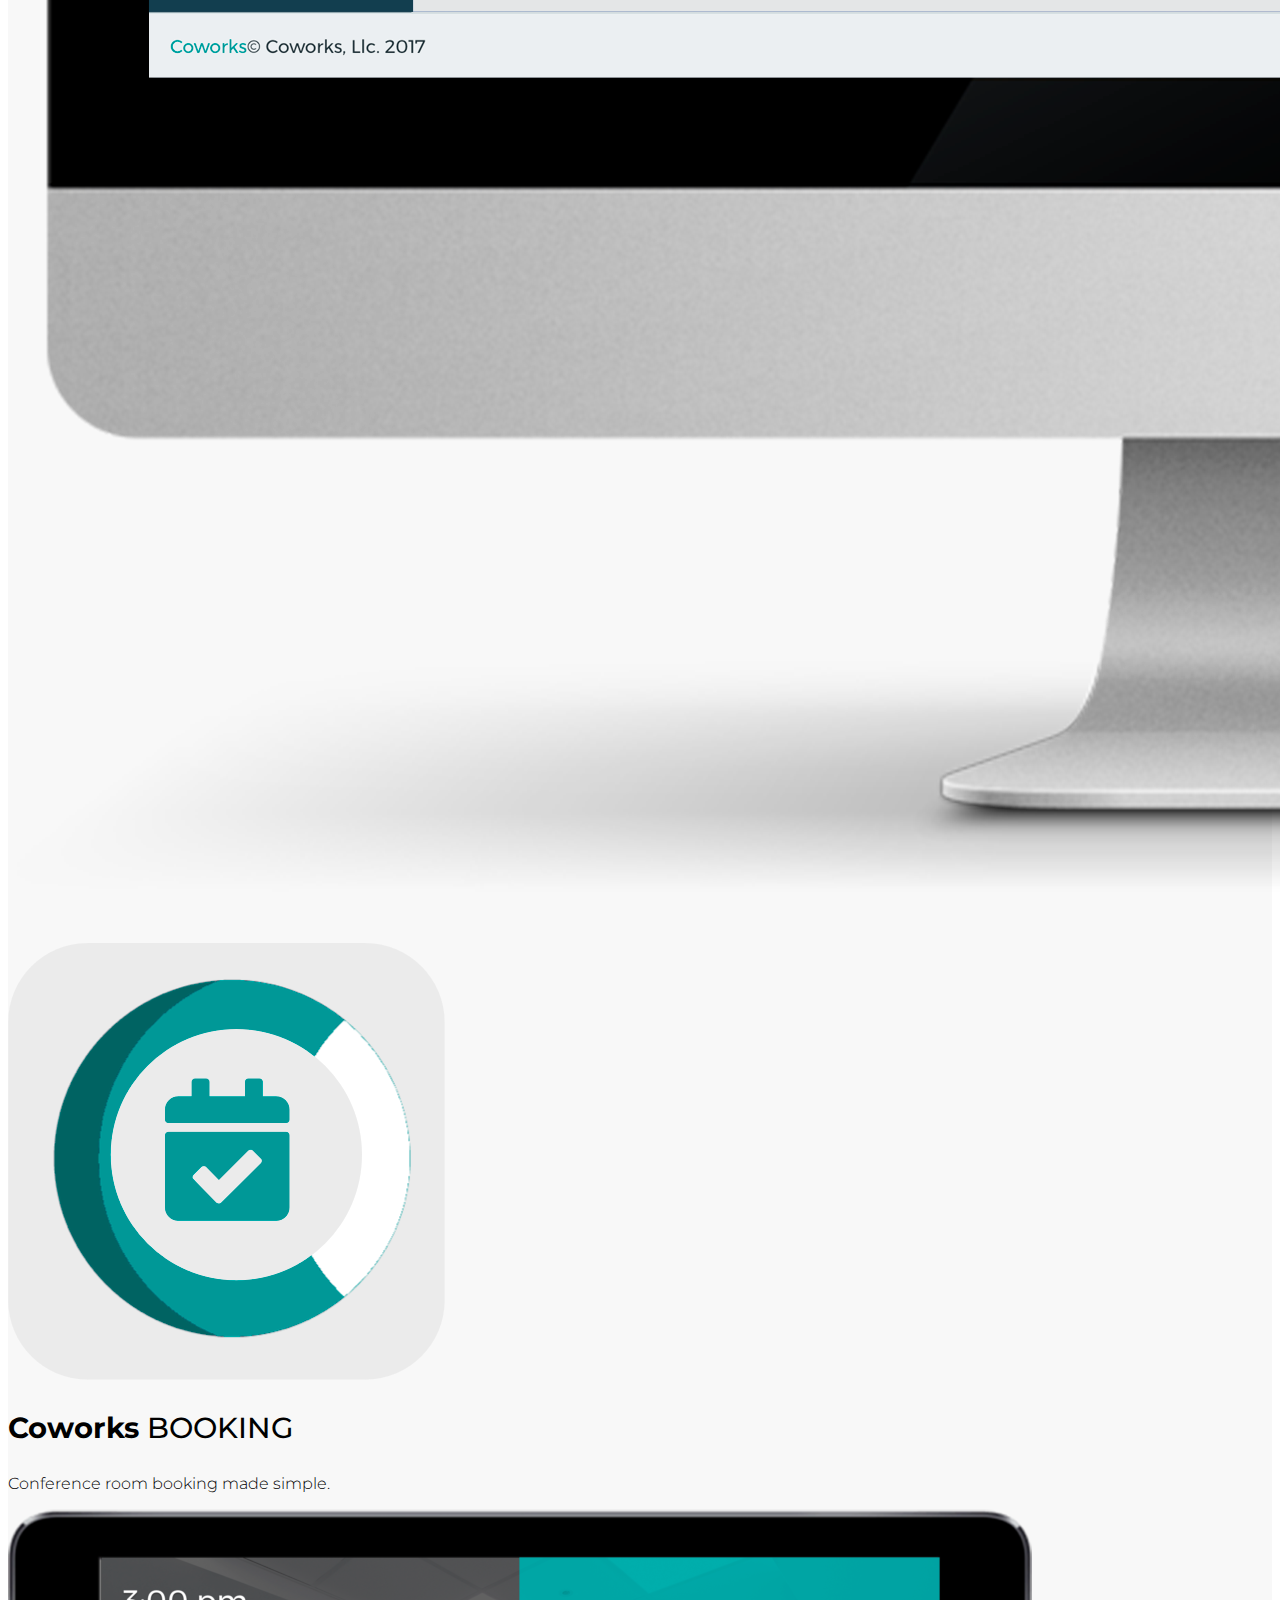
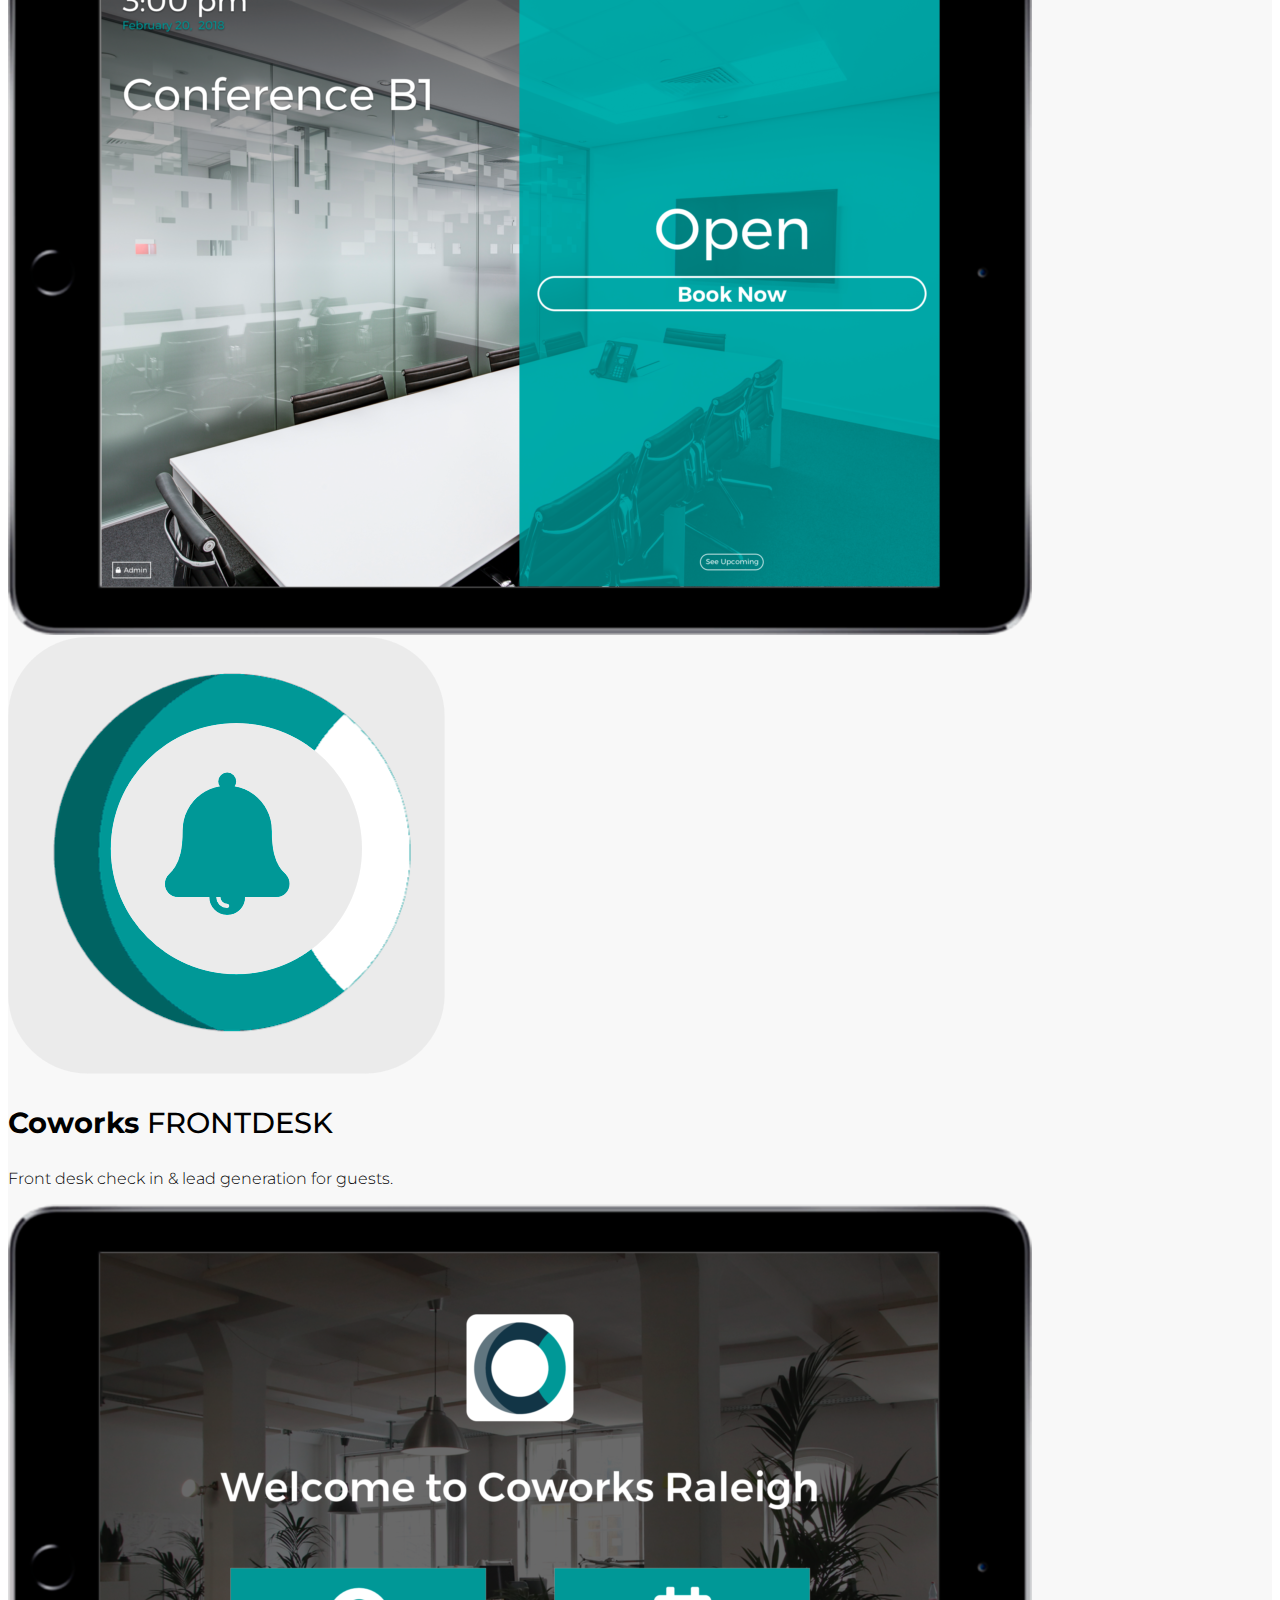
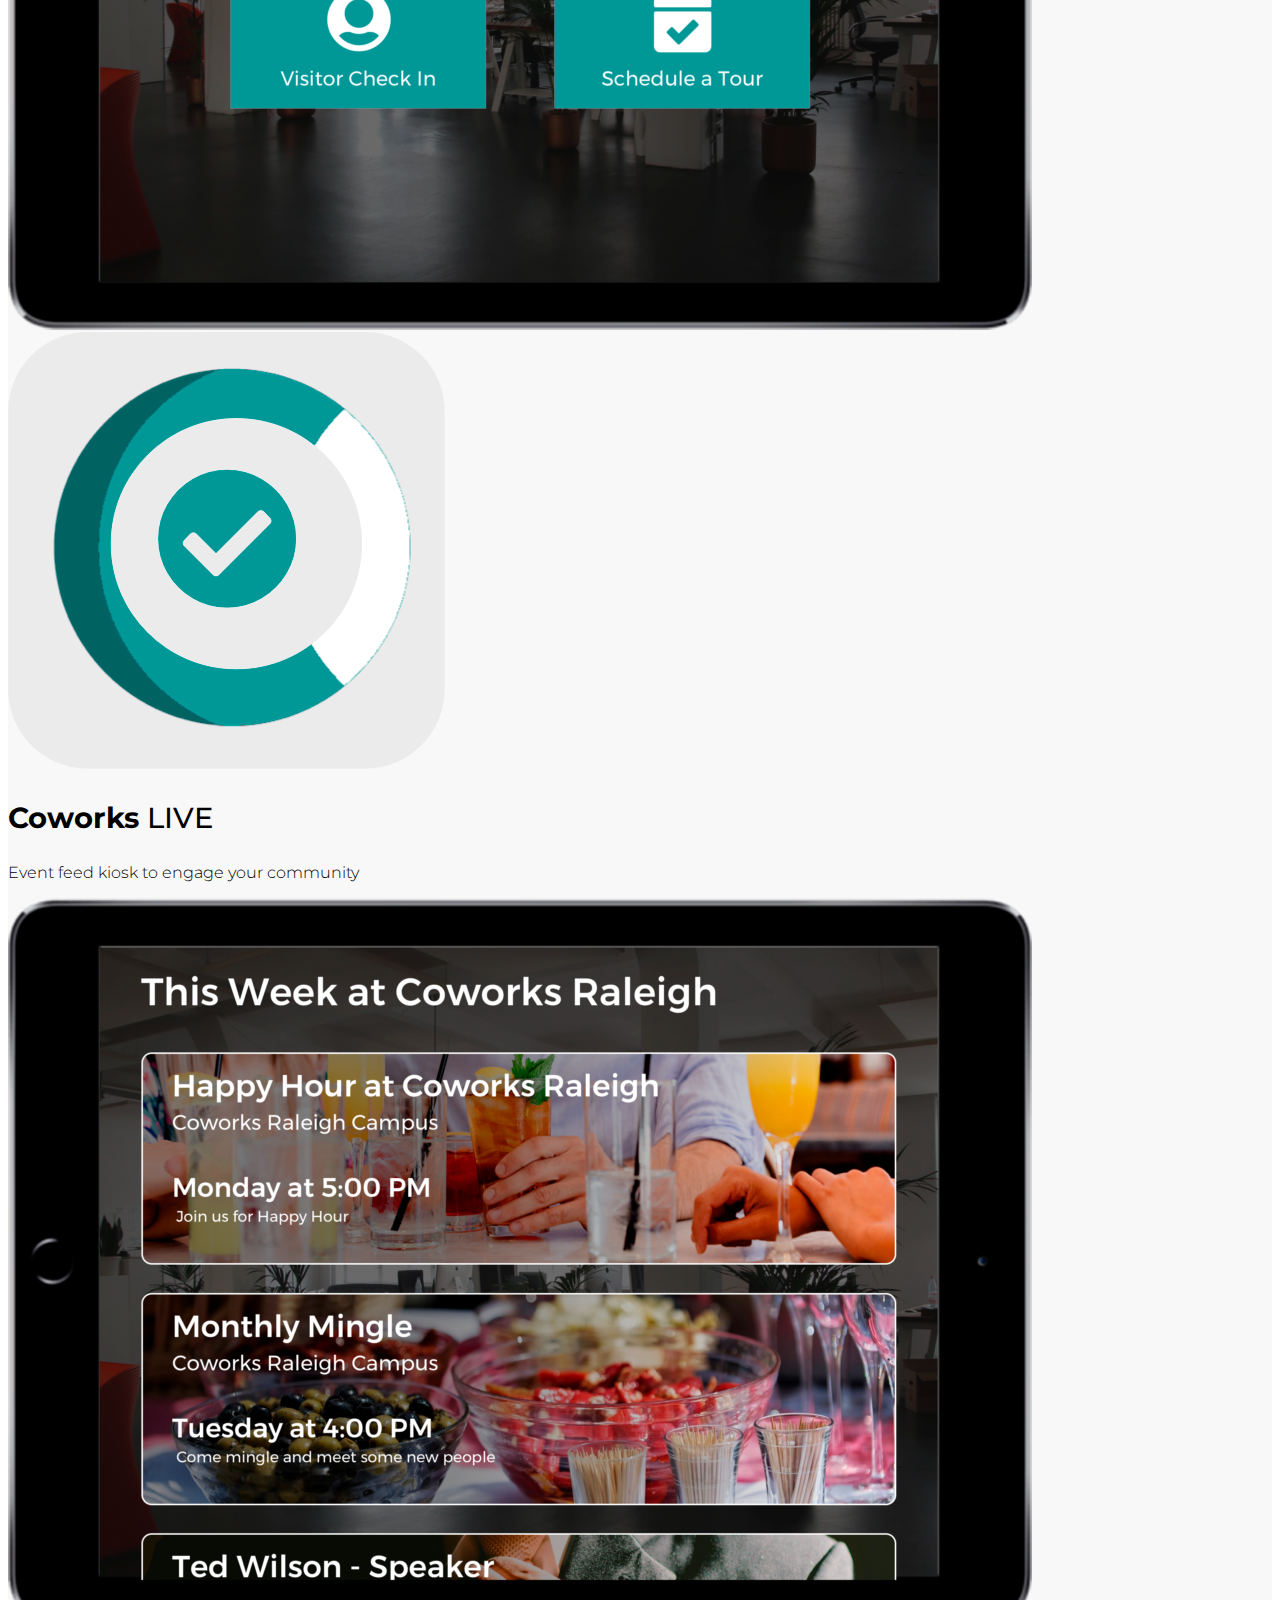
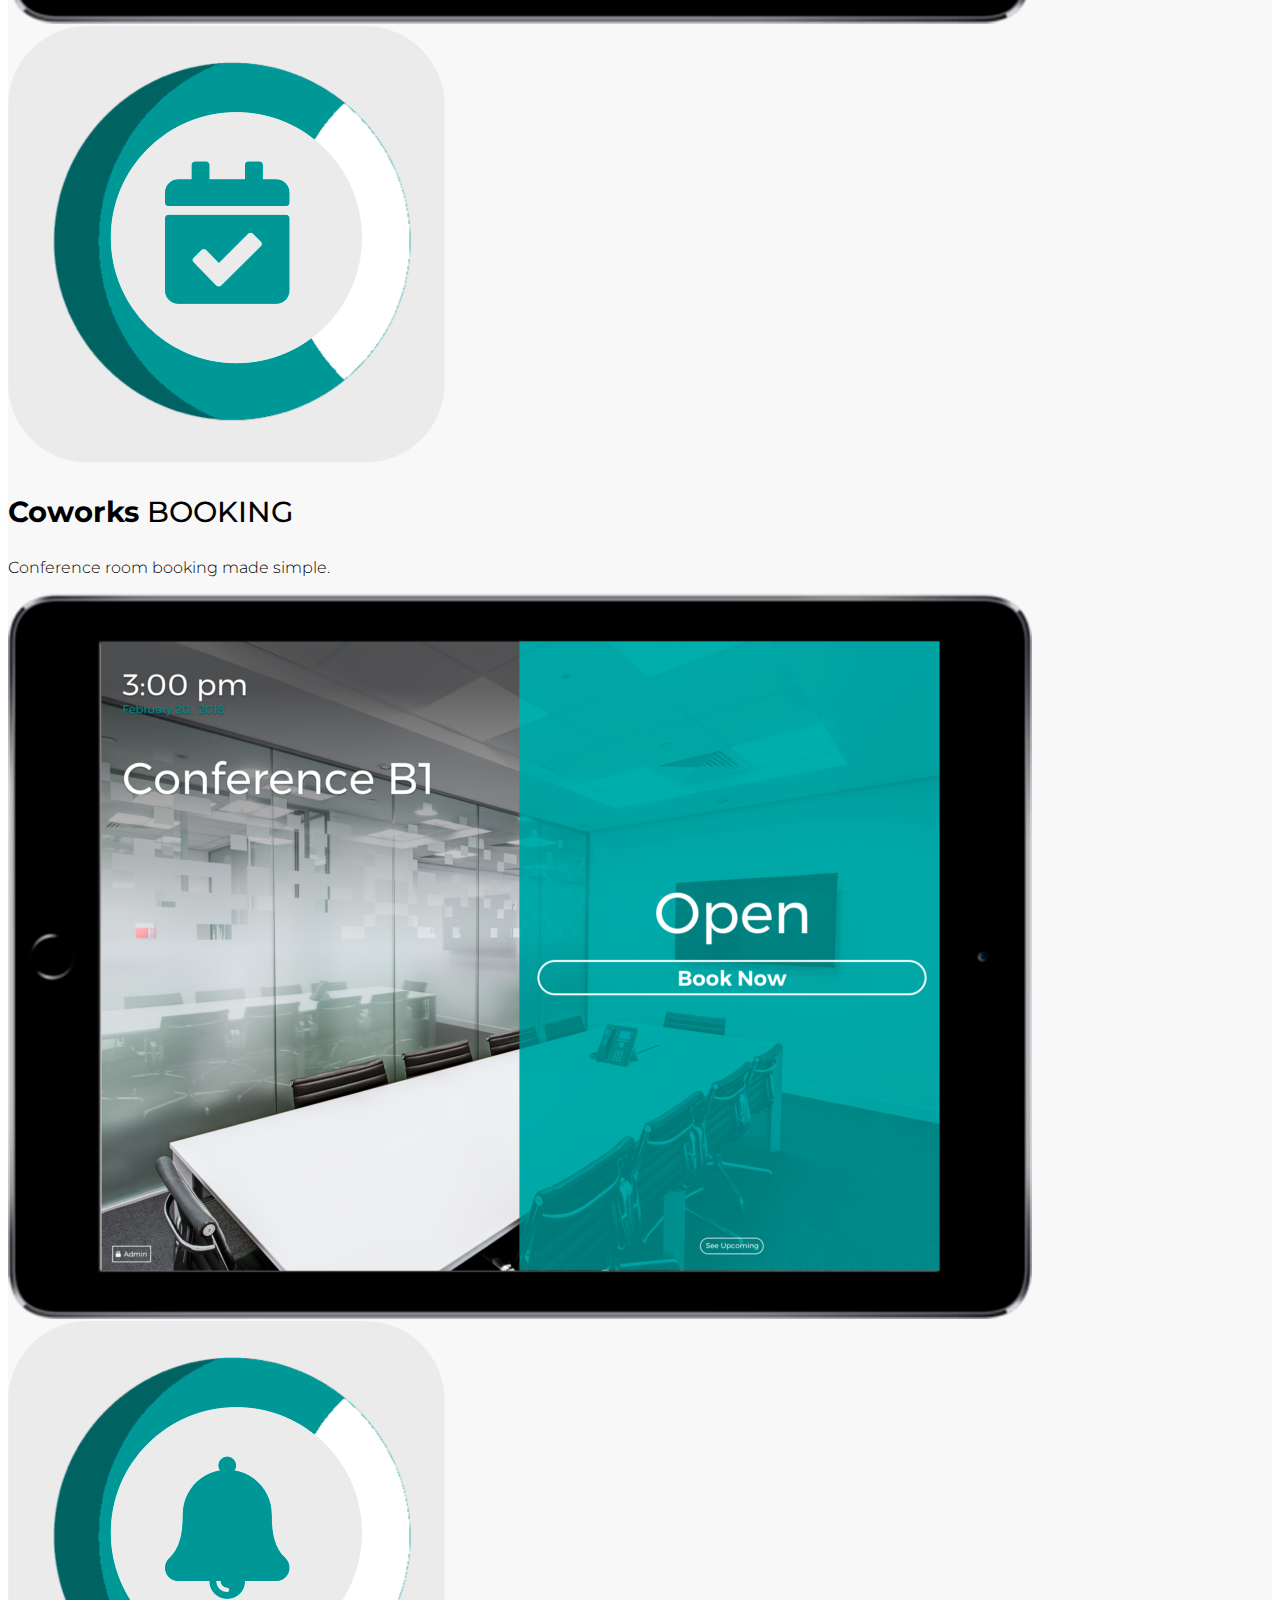
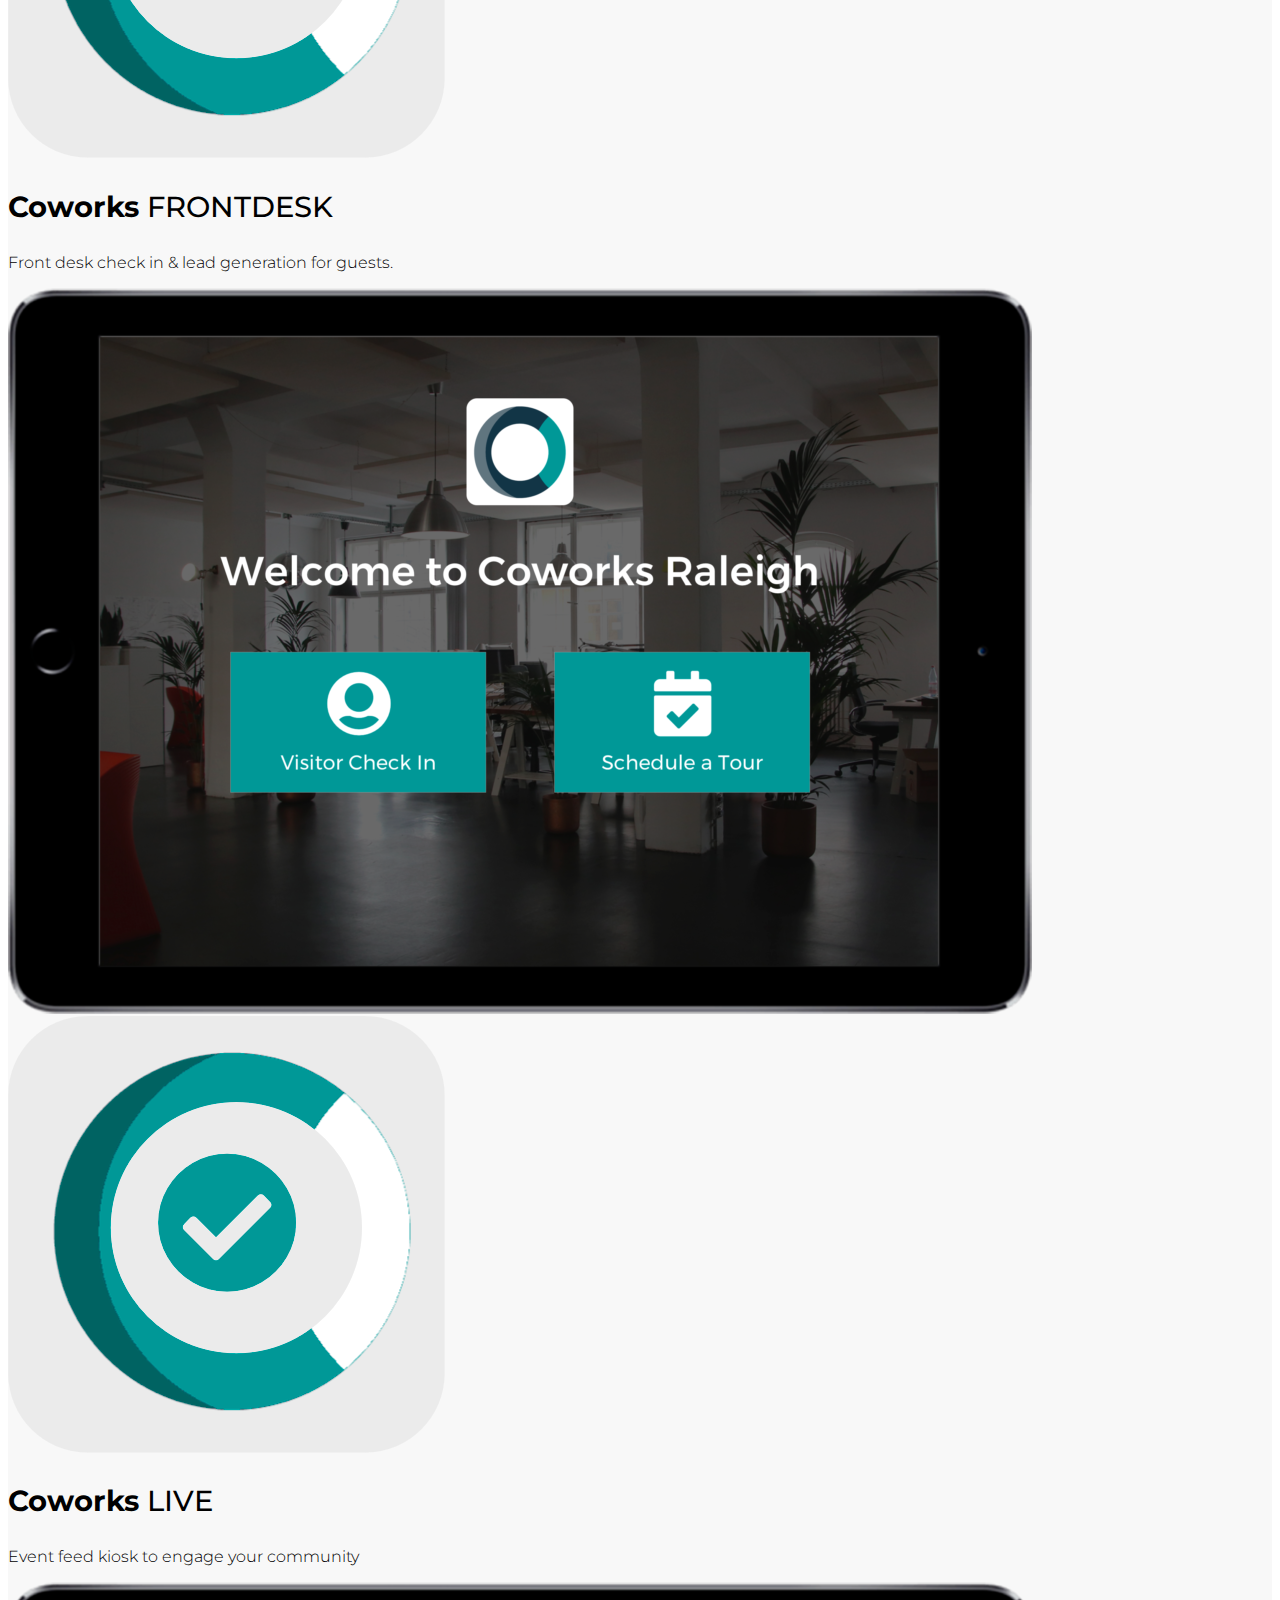
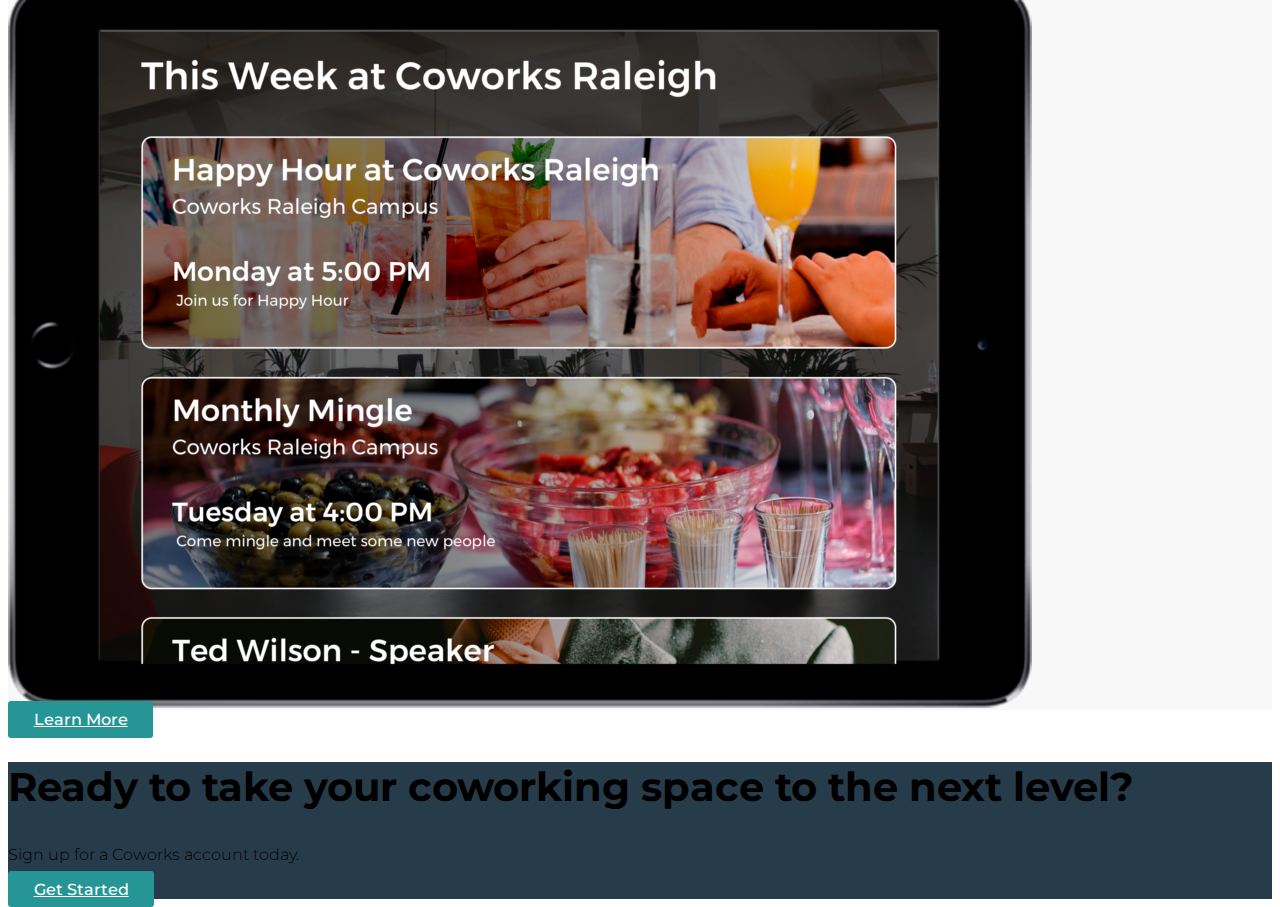
==== commit 08ea6560: "Responsive web for homepage" ====
--- a/index.html
+++ b/index.html
@@ -14,7 +14,7 @@
 	<!-- Page -->
 	<div class="container-fluid p-0" id="home">
 		<!-- Header -->
-		<div class="container-fluid py-5 px-5 px-md-0 bg-primary">
+		<div class="container-fluid py-5 bg-primary">
 			<div class="row py-5">
 				<div class="col-0 col-md-1">
 				</div>
@@ -23,7 +23,7 @@
 						<div class="col-12 col-lg-6 text-center text-lg-left">
 							<h1 class="text-white pb-3">Coworks. The Best in Coworking Software.</h1>
 							<p class="text-white">Finally, coworking management made simple. You build the community. We build the software.</p>
-							<a class="btn btn-primary mt-5" href="#" role="button">Get Started</a>
+							<a class="btn btn-primary mt-5 mb-5 mb-lg-0" href="#" role="button">Get Started</a>
 						</div>
 						<div class="col-12 col-lg-6 py-5">
 							<img class="img-responsive w-100" src="img/coworks_platforms_all.png" alt="Coworks All Platforms Image">
@@ -36,7 +36,7 @@
 		</div>
 		<!-- Coworks Space Sales Bundle -->
 		<div class="container-fluid py-5 px-5 px-md-0">
-			<div class="row">
+			<div class="row py-5 py-lg-0">
 				<div class="col-0 col-md-1">
 				</div>
 				<div class="col-12 col-md-10">
@@ -44,7 +44,7 @@
 						<div class="col-12 col-md-6">
 							<img class="img-responsive w-100" src="img/the-coworking-sales-tour-bundle.png" alt="The Coworks Sales Tour Bundle">
 						</div>
-						<div class="col-12 col-md-6">
+						<div class="col-12 col-md-6 text-center text-md-left">
 							<h2 class="pb-3">Need more members for your coworking space?</h2>
 							<p>Download The Coworking Space Sales Tour Bundle to supercharge your next tour.</p>
 							<a class="btn btn-secondary mt-5" href="#" role="button">Download the Guide</a>
@@ -56,7 +56,7 @@
 			</div>
 		</div>
 		<!-- Software Features -->
-		<div class="container-fluid py-5 px-5 px-md-0 bg-secondary">
+		<div class="container-fluid py-5 px-0 bg-secondary">
 			<div class="row pb-5">
 				<div class="col-0 col-md-1">
 				</div>
@@ -67,126 +67,132 @@
 							<p class="pb-5">Powerful, yet intuitive tools to run your coworking space. Have it all in one place.</p>
 						</div>
 					</div>
-					<div class="row">
-						<div class="col-6 col-lg-3 my-5">
+					<div class="row pb-5">
+						<div class="col-6 col-lg-3 my-4 px-4 px-md-4">
 							<a href="/features/#member-directory" class="feature-box d-block">
 								<div class="p-4 d-flex align-items-center flex-column py-5 my-5">
 									<div>
 										<p class="text-white text-center d-block"><i class="fa fa-users fa-lg fa-3x"></i></p>
-										<h3 class="text-white features-size text-center mb-0 p h6 pb-0">Member Directory</h3>
-									</div>
-								</div>
-							</a>
-						</div>
-						<div class="col-6 col-lg-3 my-5">
+										<h3 class="text-white pt-4 text-center mb-0 h6 pb-0">Member Directory</h3>
+									</div>
+								</div>
+							</a>
+						</div>
+						<div class="col-6 col-lg-3 my-4 px-4 px-md-4">
 							<a href="/features/#member-billing" class="feature-box d-block">
 								<div class="p-4 d-flex align-items-center flex-column py-5 my-5">
 									<div>
-										<p class="text-white text-center d-block"><i class="fa fa-money-bill fa-lg fa-3x"></i></p>
-										<h3 class="text-white features-size text-center mb-0 p h6 pb-0">Member Billing</h3>
-									</div>
-								</div>
-							</a>
-						</div>
-						<div class="col-6 col-lg-3 my-5">
+										<p class="text-white text-center d-block"><i class="fa fa-money-bill-alt fa-lg fa-3x"></i></p>
+										<h3 class="text-white pt-4 text-center mb-0 h6 pb-0">Member Billing</h3>
+									</div>
+								</div>
+							</a>
+						</div>
+						<div class="col-6 col-lg-3 my-4 px-4 px-md-4">
 							<a href="/features/#room-booking" class="feature-box d-block">
 								<div class="p-4 d-flex align-items-center flex-column py-5 my-5">
 									<div>
 										<p class="text-white text-center d-block"><i class="fa fa-th-large fa-lg fa-3x"></i></p>
-										<h3 class="text-white features-size text-center mb-0 p h6 pb-0">Room Booking</h3>
-									</div>
-								</div>
-							</a>
-						</div>
-						<div class="col-6 col-lg-3 my-5">
+										<h3 class="text-white pt-4 text-center mb-0 h6 pb-0">Room Booking</h3>
+									</div>
+								</div>
+							</a>
+						</div>
+						<div class="col-6 col-lg-3 my-4 px-4 px-md-4">
 							<a href="/features/#analytics" class="feature-box d-block">
 								<div class="p-4 d-flex align-items-center flex-column py-5 my-5">
 									<div>
 										<p class="text-white text-center d-block"><i class="fa fa-chart-bar fa-lg fa-3x"></i></p>
-										<h3 class="text-white features-size text-center mb-0 p h6 pb-0">Analytics & Reports</h3>
-									</div>
-								</div>
-							</a>
-						</div>
-						<div class="col-6 col-lg-3 my-5">
+										<h3 class="text-white pt-4 text-center mb-0 h6 pb-0">Analytics & Reports</h3>
+									</div>
+								</div>
+							</a>
+						</div>
+						<div class="col-6 col-lg-3 my-4 px-4 px-md-4">
 							<a href="/features/#event-calendar" class="feature-box d-block">
 								<div class="p-4 d-flex align-items-center flex-column py-5 my-5">
 									<div>
-										<p class="text-white text-center d-block"><i class="fa fa-calendar fa-lg fa-3x"></i></p>
-										<h3 class="text-white features-size text-center mb-0 p h6 pb-0">Event Calendar</h3>
-									</div>
-								</div>
-							</a>
-						</div>
-						<div class="col-6 col-lg-3 my-5">
+										<p class="text-white text-center d-block"><i class="fa fa-calendar-alt fa-lg fa-3x"></i></p>
+										<h3 class="text-white pt-4 text-center mb-0 h6 pb-0">Event Calendar</h3>
+									</div>
+								</div>
+							</a>
+						</div>
+						<div class="col-6 col-lg-3 my-4 px-4 px-md-4">
 							<a href="/features/#lead-management" class="feature-box d-block">
 								<div class="p-4 d-flex align-items-center flex-column py-5 my-5">
 									<div>
 										<p class="text-white text-center d-block"><i class="fa fa-user-plus fa-lg fa-3x"></i></p>
-										<h3 class="text-white features-size text-center mb-0 p h6 pb-0">Lead Management</h3>
-									</div>
-								</div>
-							</a>
-						</div>
-						<div class="col-6 col-lg-3 my-5">
+										<h3 class="text-white pt-4 text-center mb-0 h6 pb-0">Lead Management</h3>
+									</div>
+								</div>
+							</a>
+						</div>
+						<div class="col-6 col-lg-3 my-4 px-4 px-md-4">
 							<a href="/features/#member-resources" class="feature-box d-block">
 								<div class="p-4 d-flex align-items-center flex-column py-5 my-5">
 									<div>
 										<p class="text-white text-center d-block"><i class="fa fa-coffee fa-lg fa-3x"></i></p>
-										<h3 class="text-white features-size text-center mb-0 p h6 pb-0">Member Resources</h3>
-									</div>
-								</div>
-							</a>
-						</div>
-						<div class="col-6 col-lg-3 my-5">
+										<h3 class="text-white pt-4 text-center mb-0 h6 pb-0">Member Resources</h3>
+									</div>
+								</div>
+							</a>
+						</div>
+						<div class="col-6 col-lg-3 my-4 px-4 px-md-4">
 							<a href="/features/#hot-desk" class="feature-box d-block">
 								<div class="p-4 d-flex align-items-center flex-column py-5 my-5">
 									<div>
 										<p class="text-white text-center d-block"><i class="fa fa-credit-card fa-lg fa-3x"></i></p>
-										<h3 class="text-white features-size text-center mb-0 p h6 pb-0">Hot Desk Invoicing</h3>
-									</div>
-								</div>
-							</a>
-						</div>
-						<div class="col-6 col-lg-3 my-5">
+										<h3 class="text-white pt-4 text-center mb-0 h6 pb-0">Hot Desk Invoicing</h3>
+									</div>
+								</div>
+							</a>
+						</div>
+						<div class="col-6 col-lg-3 my-4 px-4 px-md-4">
 							<a href="/features/#front-desk" class="feature-box d-block">
 								<div class="p-4 d-flex align-items-center flex-column py-5 my-5">
 									<div>
 										<p class="text-white text-center d-block"><i class="fa fa-check-circle fa-lg fa-3x"></i></p>
-										<h3 class="text-white features-size text-center mb-0 p h6 pb-0">Front Desk Check-in</h3>
-									</div>
-								</div>
-							</a>
-						</div>
-						<div class="col-6 col-lg-3 my-5">
+										<h3 class="text-white pt-4 text-center mb-0 h6 pb-0">Front Desk Check-in</h3>
+									</div>
+								</div>
+							</a>
+						</div>
+						<div class="col-6 col-lg-3 my-4 px-4 px-md-4">
 							<a href="/features/#multi-campus" class="feature-box d-block">
 								<div class="p-4 d-flex align-items-center flex-column py-5 my-5">
 									<div>
 										<p class="text-white text-center d-block"><i class="fa fa-map-signs fa-lg fa-3x"></i></p>
-										<h3 class="text-white features-size text-center mb-0 p h6 pb-0">Multi Campus</h3>
-									</div>
-								</div>
-							</a>
-						</div>
-						<div class="col-6 col-lg-3 my-5">
+										<h3 class="text-white pt-4 text-center mb-0 h6 pb-0">Multi Campus</h3>
+									</div>
+								</div>
+							</a>
+						</div>
+						<div class="col-6 col-lg-3 my-4 px-4 px-md-4">
 							<a href="/features/#white-label" class="feature-box d-block">
 								<div class="p-4 d-flex align-items-center flex-column py-5 my-5">
 									<div>
 										<p class="text-white text-center d-block"><i class="fa fa-paint-brush fa-lg fa-3x"></i></p>
-										<h3 class="text-white features-size text-center mb-0 p h6 pb-0">White Label</h3>
-									</div>
-								</div>
-							</a>
-						</div>
-						<div class="col-6 col-lg-3 my-5">
-							<a href="/features/#tour-request" class="feature-box d-block">
-								<div class="p-4 d-flex align-items-center flex-column py-5 my-5">
-									<div>
-										<p class="text-white text-center d-block"><i class="fa fa-map-marker fa-lg fa-3x"></i></p>
-										<h3 class="text-white features-size text-center mb-0 p h6 pb-0">Tour Request</h3>
-									</div>
-								</div>
-							</a>
+										<h3 class="text-white pt-4 text-center mb-0 h6 pb-0">White Label</h3>
+									</div>
+								</div>
+							</a>
+						</div>
+						<div class="col-6 col-lg-3 my-4 px-4 px-md-4">
+							<a href="/features/#white-label" class="feature-box d-block">
+								<div class="p-4 d-flex align-items-center flex-column py-5 my-5">
+									<div>
+										<p class="text-white text-center d-block"><i class="fa fa-map-marker-alt fa-lg fa-3x"></i></p>
+										<h3 class="text-white pt-4 text-center mb-0 h6 pb-0">Tour Request</h3>
+									</div>
+								</div>
+							</a>
+						</div>
+					</div>
+					<div class="row pt-5">
+						<div class="col-12 text-white text-center">
+							<p class="h3 pb-3">Plus More!</p>
+							<a class="btn btn-secondary my-5" href="#" role="button">Learn More</a>
 						</div>
 					</div>
 				</div>
@@ -212,13 +218,15 @@
 							<div class="row align-items-center p-5">
 								<div class="col-12 col-md-6">
 									<div class="row justify-content-center">
-										<div class="col-3">
+										<div class="col-6 col-md-4 col-lg-3">
 											<img class="img-responsive w-100 mb-3" src="img/coworks_platform_coworks-mobile-icon.png" alt="Coworks Mobile Icon">
 										</div>
 									</div>
+									<div class="text-center text-md-left">
 									<h3 class="pb-3 mt-5"><strong>Coworks</strong> MOBILE</h3>
-									<p>Community driven Mobile app built entirely for your members on iPhone and Android.</p>
-								</div>
+									<p class="pb-5 pb-md-0">Community driven Mobile app built entirely for your members on iPhone and Android.</p>
+								</div>
+									</div>
 								<div class="col-12 col-md-6">
 									<img class="img-responsive w-100" src="img/coworks_coworks-mobile.png" alt="Coworks Product Image">
 								</div>
@@ -231,13 +239,15 @@
 							<div class="row align-items-center p-5">
 								<div class="col-12 col-md-6">
 									<div class="row justify-content-center">
-										<div class="col-3">
+										<div class="col-6 col-md-4 col-lg-3">
 											<img class="img-responsive w-100 mb-3" src="img/coworks_platform_coworks-admin-icon.png" alt="Coworks Mobile Icon">
 										</div>
 									</div>
+									<div class="text-center text-md-left">
 									<h3 class="pb-3 mt-5"><strong>Coworks</strong> ADMIN</h3>
-									<p>Web Dashboard for managers to optimize your space and view key metrics and analytics.</p>
-								</div>
+									<p class="pb-5 pb-md-0">Web Dashboard for managers to optimize your space and view key metrics and analytics.</p>
+								</div>
+									</div>
 								<div class="col-12 col-md-6">
 									<img class="img-responsive w-100" src="img/coworks_coworks-admin.png" alt="Coworks Product Image">
 								</div>
@@ -286,12 +296,14 @@
 						<div class="row align-items-center p-5">
 							<div class="col-12 col-md-6">
 								<div class="row justify-content-center">
-									<div class="col-3">
+									<div class="col-6 col-md-4 col-lg-3">
 										<img class="img-responsive w-100 mb-3" src="img/coworks_platform_coworks-booking-icon.png" alt="Coworks Mobile Icon">
 									</div>
 								</div>
+								<div class="text-center text-md-left">
 								<h3 class="pb-3 mt-5"><strong>Coworks</strong> BOOKING</h3>
-								<p>Conference room booking made simple.</p>
+								<p class="pb-5 pb-md-0">Conference room booking made simple.</p>
+							</div>
 							</div>
 							<div class="col-12 col-md-6">
 								<img class="img-responsive w-100" src="img/coworks_coworks-booking-1024x726.png" alt="Coworks Product Image">
@@ -305,12 +317,14 @@
 						<div class="row align-items-center p-5">
 							<div class="col-12 col-md-6">
 								<div class="row justify-content-center">
-									<div class="col-3">
+									<div class="col-6 col-md-4 col-lg-3">
 										<img class="img-responsive w-100 mb-3" src="img/coworks_platform_coworks-front-desk-icon.png" alt="Coworks Mobile Icon">
 									</div>
 								</div>
+								<div class="text-center text-md-left">
 								<h3 class="pb-3 mt-5"><strong>Coworks</strong> FRONTDESK</h3>
-								<p>Front desk check in & lead generation for guests.</p>
+								<p class="pb-5 pb-md-0">Front desk check in & lead generation for guests.</p>
+							</div>
 							</div>
 							<div class="col-12 col-md-6">
 								<img class="img-responsive w-100" src="img/coworks_coworks-front-desk-1024x726.png" alt="Coworks Product Image">
@@ -324,12 +338,14 @@
 						<div class="row align-items-center p-5">
 							<div class="col-12 col-md-6">
 								<div class="row justify-content-center">
-									<div class="col-3">
+									<div class="col-6 col-md-4 col-lg-3">
 										<img class="img-responsive w-100 mb-3" src="img/coworks_platform_coworks-live-icon.png" alt="Coworks Mobile Icon">
 									</div>
 								</div>
+								<div class="text-center text-md-left">
 								<h3 class="pb-3 mt-5"><strong>Coworks</strong> LIVE</h3>
-								<p>Event feed kiosk to engage your community</p>
+								<p class="pb-5 pb-md-0">Event feed kiosk to engage your community</p>
+							</div>
 							</div>
 							<div class="col-12 col-md-6">
 								<img class="img-responsive w-100" src="img/coworks_coworks-live-1024x726.png" alt="Coworks Product Image">
@@ -340,7 +356,7 @@
 				<!-- button -->
 				<div class="row">
 					<div class="col-12 text-center">
-						<a class="btn btn-secondary mt-5" href="#" role="button">Learn More</a>
+						<a class="btn btn-secondary my-5" href="#" role="button">Learn More</a>
 					</div>
 				</div>
 							</div>
--- a/style/css/style.css
+++ b/style/css/style.css
@@ -1 +1 @@
-@import url("https://fonts.googleapis.com/css?family=Montserrat:300,400,500,600,700,800,900");.bg-primary{background-color:#259595 !important}.bg-secondary{background-color:#273c4a !important}.bg-grey{background-color:#f8f8f8}.h1,h1{font-family:"Montserrat",Verdana,Arial,Helvetica,sans-serif;font-size:7rem;font-weight:700}.h2,h2{font-family:"Montserrat",Verdana,Arial,Helvetica,sans-serif;font-size:4.5rem;font-weight:600}.h3,h3{font-family:"Montserrat",Verdana,Arial,Helvetica,sans-serif;font-size:3rem;font-weight:500}.h4,h4{font-family:"Montserrat",Verdana,Arial,Helvetica,sans-serif;font-size:2.4rem;font-weight:600}.h5,h5{font-family:"Montserrat",Verdana,Arial,Helvetica,sans-serif;font-size:4.5rem;font-weight:700}.h6,h6{font-family:"Montserrat",Verdana,Arial,Helvetica,sans-serif;font-size:4.5rem;font-weight:700}.p,p{font-family:"Montserrat",Verdana,Arial,Helvetica,sans-serif;font-size:2rem;font-weight:300}.strong,strong{font-weight:800}@media (min-width: 992px){html{font-size:10px}}@media (min-width: 768px), (max-width: 991px){html{font-size:8px}}@media (max-width: 767px){html{font-size:6px}}.row{margin-left:0px;margin-right:0px}@media (min-width: 768px){.btn-primary{background-color:white;border-radius:3px 3px 3px 3px;border-color:white;color:#259595;font-family:"Montserrat",Verdana,Arial,Helvetica,sans-serif;font-weight:600;font-size:2rem;padding:1.1rem 3.2rem}.btn-primary:hover{background-color:#d9d9d9;color:#259595;font-family:"Montserrat",Verdana,Arial,Helvetica,sans-serif;font-weight:600;font-size:2rem;border-color:#d9d9d9 !important}.btn-primary:active{background-color:#d9d9d9 !important;color:#259595 !important;font-family:"Montserrat",Verdana,Arial,Helvetica,sans-serif !important;font-weight:600;font-size:2rem;border-color:#d9d9d9 !important;box-shadow:0 0 0 0.2rem rgba(0,0,0,0.15) !important}.btn-secondary{background-color:#259595;border-radius:3px 3px 3px 3px;border-color:#259595;color:white;font-family:"Montserrat",Verdana,Arial,Helvetica,sans-serif;font-weight:600;font-size:2rem;padding:1.1rem 3.2rem}.btn-secondary:hover{background-color:#39cece;color:white;border-color:#39cece !important}.btn-secondary:active{background-color:#39cece !important;color:white;border-color:#39cece !important;box-shadow:0 0 0 0.2rem rgba(0,0,0,0.2) !important}}@media (max-width: 767px){.btn-primary{background-color:white;border-radius:3px 3px 3px 3px;border-color:white;color:#259595;font-family:"Montserrat",Verdana,Arial,Helvetica,sans-serif;font-weight:600;font-size:2rem;padding:1.5rem 4rem}.btn-primary:hover{background-color:#d9d9d9;color:#259595;font-family:"Montserrat",Verdana,Arial,Helvetica,sans-serif;font-weight:600;font-size:2rem;border-color:#d9d9d9 !important}.btn-primary:active{background-color:#d9d9d9 !important;color:#259595 !important;font-family:"Montserrat",Verdana,Arial,Helvetica,sans-serif !important;font-weight:600;font-size:2rem;border-color:#d9d9d9 !important;box-shadow:0 0 0 0.2rem rgba(0,0,0,0.15) !important}.btn-secondary{background-color:#259595;border-radius:3px 3px 3px 3px;border-color:#259595;color:white;font-family:"Montserrat",Verdana,Arial,Helvetica,sans-serif;font-weight:600;font-size:1.8rem;padding:1.5rem 4rem}.btn-secondary:hover{background-color:#39cece;color:white;font-size:1.8rem;border-color:#39cece !important}.btn-secondary:active{background-color:#39cece !important;color:white;font-size:1.8rem;border-color:#39cece !important;box-shadow:0 0 0 0.2rem rgba(0,0,0,0.2) !important}}.feature-box{border:solid 2px #fff}.feature-box:hover{background-color:#687680;text-decoration:none}.feature-box:active{background-color:#687680;text-decoration:none}
+@import url("https://fonts.googleapis.com/css?family=Montserrat:300,400,500,600,700,800,900");.bg-primary{background-color:#259595 !important}.bg-secondary{background-color:#273c4a !important}.bg-grey{background-color:#f8f8f8}.brand-teal{color:#259595}@media (min-width: 992px){.h1,h1{font-family:"Montserrat",Verdana,Arial,Helvetica,sans-serif;font-size:7.6rem;font-weight:800}.h2,h2{font-family:"Montserrat",Verdana,Arial,Helvetica,sans-serif;font-size:5rem;font-weight:700}.h3,h3{font-family:"Montserrat",Verdana,Arial,Helvetica,sans-serif;font-size:3.6rem;font-weight:500}.h4,h4{font-family:"Montserrat",Verdana,Arial,Helvetica,sans-serif;font-size:2.8rem;font-weight:500}.h5,h5{font-family:"Montserrat",Verdana,Arial,Helvetica,sans-serif;font-size:4.5rem;font-weight:700}.h6,h6{font-family:"Montserrat",Verdana,Arial,Helvetica,sans-serif;font-size:2.2rem;font-weight:500}.p,p{font-family:"Montserrat",Verdana,Arial,Helvetica,sans-serif;font-size:2rem;font-weight:300}}@media (min-width: 768px) and (max-width: 991px){.h1,h1{font-family:"Montserrat",Verdana,Arial,Helvetica,sans-serif;font-size:6.4rem;font-weight:800}.h2,h2{font-family:"Montserrat",Verdana,Arial,Helvetica,sans-serif;font-size:4.2rem;font-weight:700}.h3,h3{font-family:"Montserrat",Verdana,Arial,Helvetica,sans-serif;font-size:3.2rem;font-weight:500}.h4,h4{font-family:"Montserrat",Verdana,Arial,Helvetica,sans-serif;font-size:2.8rem;font-weight:500}.h5,h5{font-family:"Montserrat",Verdana,Arial,Helvetica,sans-serif;font-size:4.5rem;font-weight:700}.h6,h6{font-family:"Montserrat",Verdana,Arial,Helvetica,sans-serif;font-size:2rem;font-weight:500}.p,p{font-family:"Montserrat",Verdana,Arial,Helvetica,sans-serif;font-size:2rem;font-weight:300}}@media (max-width: 767px){.h1,h1{font-family:"Montserrat",Verdana,Arial,Helvetica,sans-serif;font-size:5.8rem;font-weight:800}.h2,h2{font-family:"Montserrat",Verdana,Arial,Helvetica,sans-serif;font-size:4.5rem;font-weight:700}.h3,h3{font-family:"Montserrat",Verdana,Arial,Helvetica,sans-serif;font-size:3.8rem;font-weight:500}.h4,h4{font-family:"Montserrat",Verdana,Arial,Helvetica,sans-serif;font-size:3rem;font-weight:500}.h5,h5{font-family:"Montserrat",Verdana,Arial,Helvetica,sans-serif;font-size:4.5rem;font-weight:700}.h6,h6{font-family:"Montserrat",Verdana,Arial,Helvetica,sans-serif;font-size:2.2rem;font-weight:500}.p,p{font-family:"Montserrat",Verdana,Arial,Helvetica,sans-serif;font-size:2rem;font-weight:400}}.strong,strong{font-weight:700}.regular{font-weight:500}@media (min-width: 992px){html{font-size:10px}}@media (min-width: 768px), (max-width: 991px){html{font-size:8px}}@media (max-width: 767px){html{font-size:6px}}.row{margin-left:0px;margin-right:0px}@media (min-width: 768px){.btn-primary{background-color:white;border-radius:3px 3px 3px 3px;border-color:white;color:#259595;font-family:"Montserrat",Verdana,Arial,Helvetica,sans-serif;font-weight:500;font-size:2rem;padding:1.1rem 3.2rem}.btn-primary:hover{background-color:#d9d9d9;color:#259595;font-family:"Montserrat",Verdana,Arial,Helvetica,sans-serif;font-weight:500;font-size:2rem;border-color:#d9d9d9 !important}.btn-primary:active{background-color:#d9d9d9 !important;color:#259595 !important;font-family:"Montserrat",Verdana,Arial,Helvetica,sans-serif !important;font-weight:500;font-size:2rem;border-color:#d9d9d9 !important;box-shadow:0 0 0 0.2rem rgba(0,0,0,0.15) !important}.btn-secondary{background-color:#259595;border-radius:3px 3px 3px 3px;border-color:#259595;color:white;font-family:"Montserrat",Verdana,Arial,Helvetica,sans-serif;font-weight:500;font-size:2rem;padding:1.1rem 3.2rem}.btn-secondary:hover{background-color:#39cece;color:white;border-color:#39cece !important}.btn-secondary:active{background-color:#39cece !important;color:white;border-color:#39cece !important;box-shadow:0 0 0 0.2rem rgba(0,0,0,0.2) !important}.btn-feature{background-color:#259595;border-radius:3px 3px 3px 3px;border-color:#259595;color:white;font-family:"Montserrat",Verdana,Arial,Helvetica,sans-serif;font-weight:500;font-size:2rem;padding:1rem 1.5rem}.btn-feature:hover{background-color:#39cece;color:white;border-color:#39cece !important}.btn-feature:active{background-color:#39cece !important;color:white;border-color:#39cece !important;box-shadow:0 0 0 0.2rem rgba(0,0,0,0.2) !important}}@media (max-width: 767px){.btn-primary{background-color:white;border-radius:3px 3px 3px 3px;border-color:white;color:#259595;font-family:"Montserrat",Verdana,Arial,Helvetica,sans-serif;font-weight:500;font-size:2.2rem;padding:1.5rem 4rem}.btn-primary:hover{background-color:#d9d9d9;color:#259595;font-family:"Montserrat",Verdana,Arial,Helvetica,sans-serif;font-weight:500;font-size:2.2rem;border-color:#d9d9d9 !important}.btn-primary:active{background-color:#d9d9d9 !important;color:#259595 !important;font-family:"Montserrat",Verdana,Arial,Helvetica,sans-serif !important;font-weight:500;font-size:2.2rem;border-color:#d9d9d9 !important;box-shadow:0 0 0 0.2rem rgba(0,0,0,0.15) !important}.btn-secondary{background-color:#259595;border-radius:3px 3px 3px 3px;border-color:#259595;color:white;font-family:"Montserrat",Verdana,Arial,Helvetica,sans-serif;font-weight:500;font-size:2.2rem;padding:1.5rem 4rem}.btn-secondary:hover{background-color:#39cece;color:white;font-size:2.2rem;border-color:#39cece !important}.btn-secondary:active{background-color:#39cece !important;color:white;font-size:2.2rem;border-color:#39cece !important;box-shadow:0 0 0 0.2rem rgba(0,0,0,0.2) !important}.btn-feature{background-color:#259595;border-radius:3px 3px 3px 3px;border-color:#259595;color:white;font-family:"Montserrat",Verdana,Arial,Helvetica,sans-serif;font-weight:500;font-size:2rem;padding:1rem 1.5rem}.btn-feature:hover{background-color:#39cece;color:white;border-color:#39cece !important}.btn-feature:active{background-color:#39cece !important;color:white;border-color:#39cece !important;box-shadow:0 0 0 0.2rem rgba(0,0,0,0.2) !important}}.feature-box{border:solid 2px #fff}.feature-box:hover{background-color:#687680;text-decoration:none}.feature-box:active{background-color:#687680;text-decoration:none}@media (min-width: 992px){.header{background-color:#259595;min-height:30vh}}@media (min-width: 768px) and (max-width: 991px){.header{background-color:#259595;min-height:20vh}}@media (max-width: 767px){.header{background-color:#259595}}.colfive{width:20%}
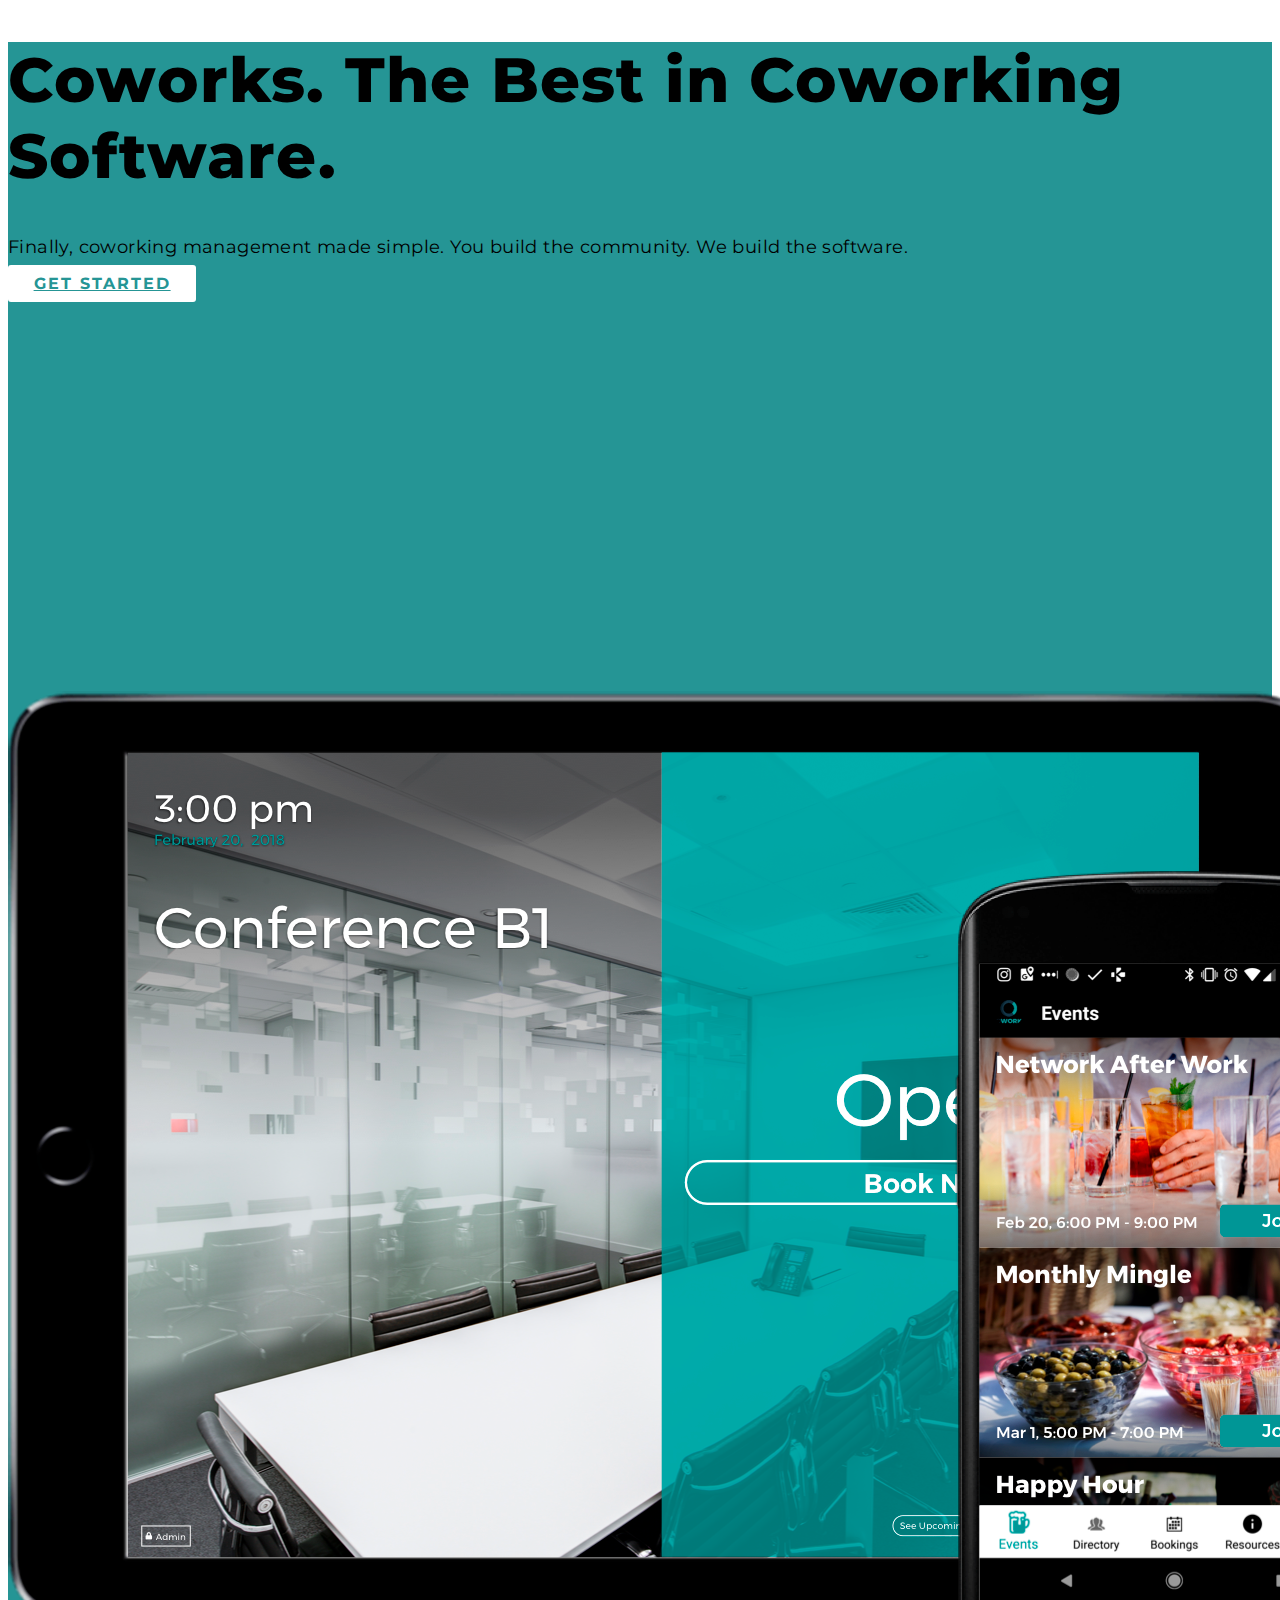
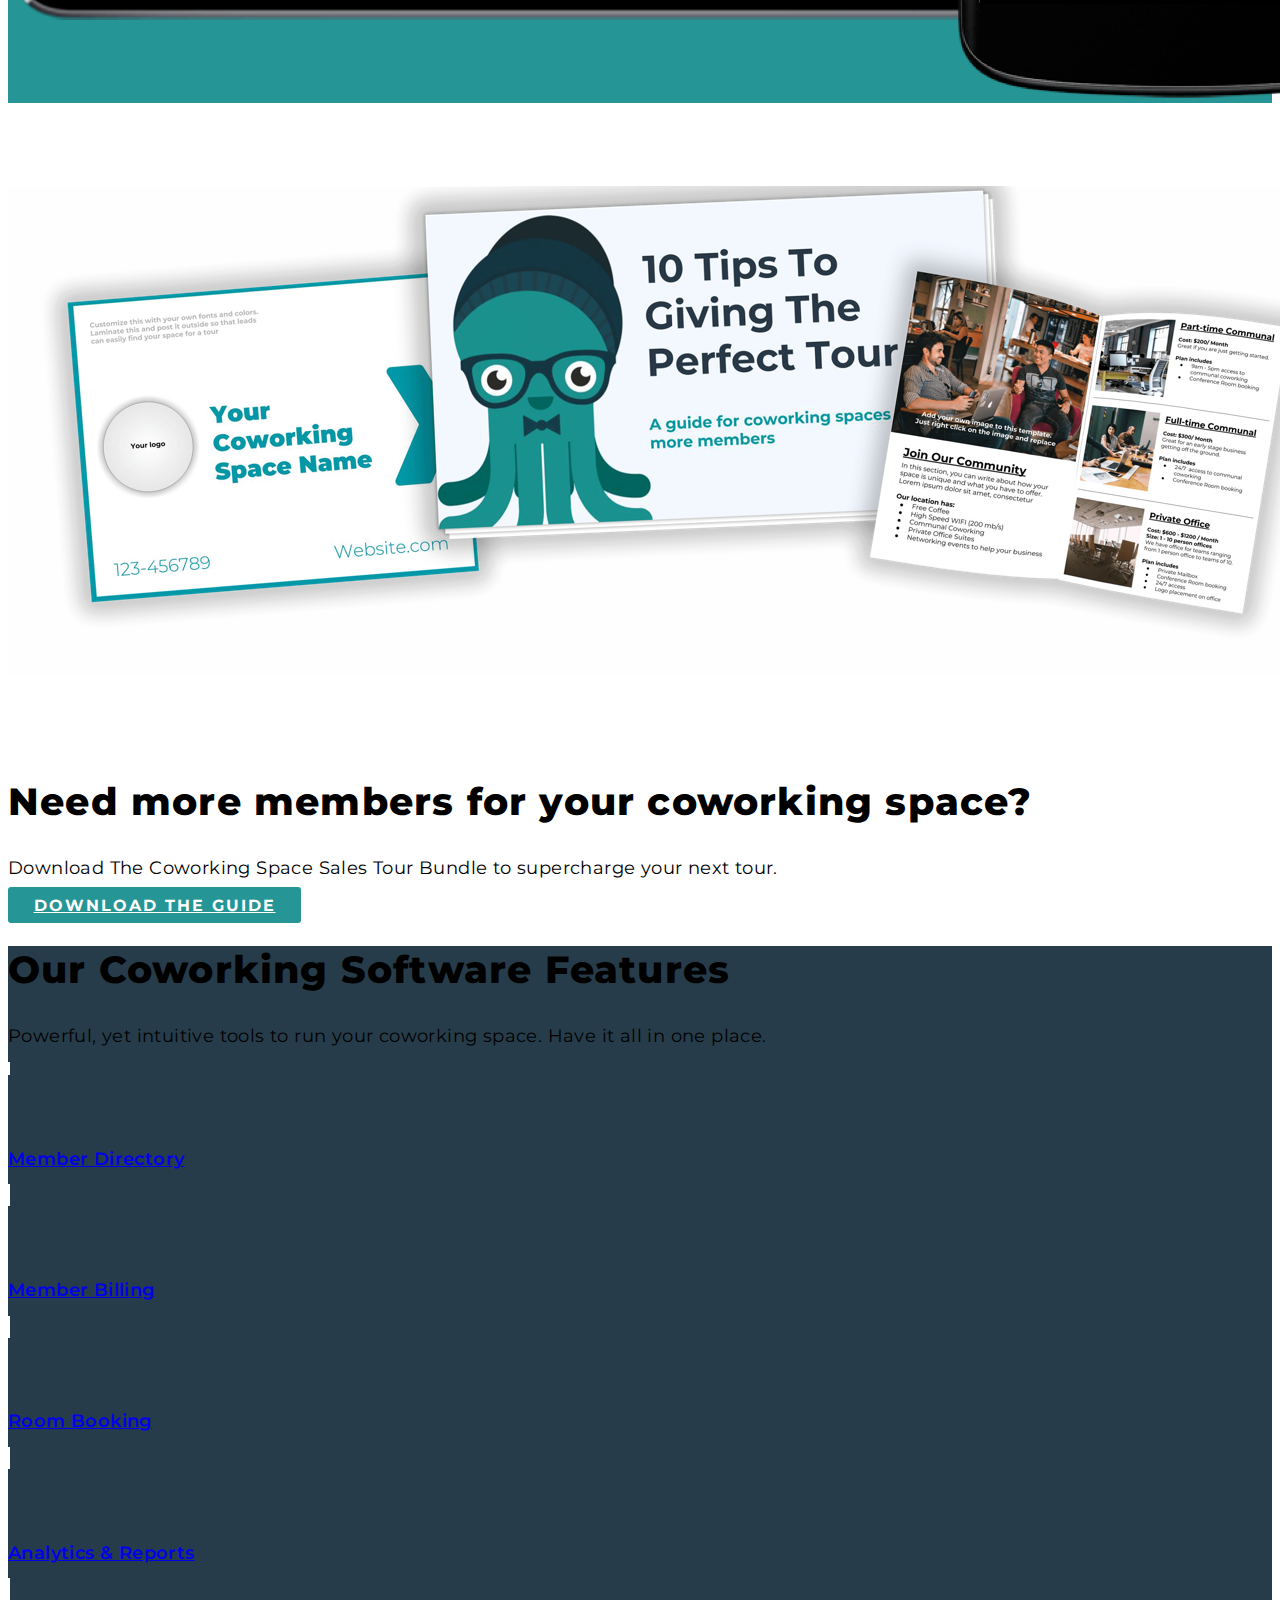
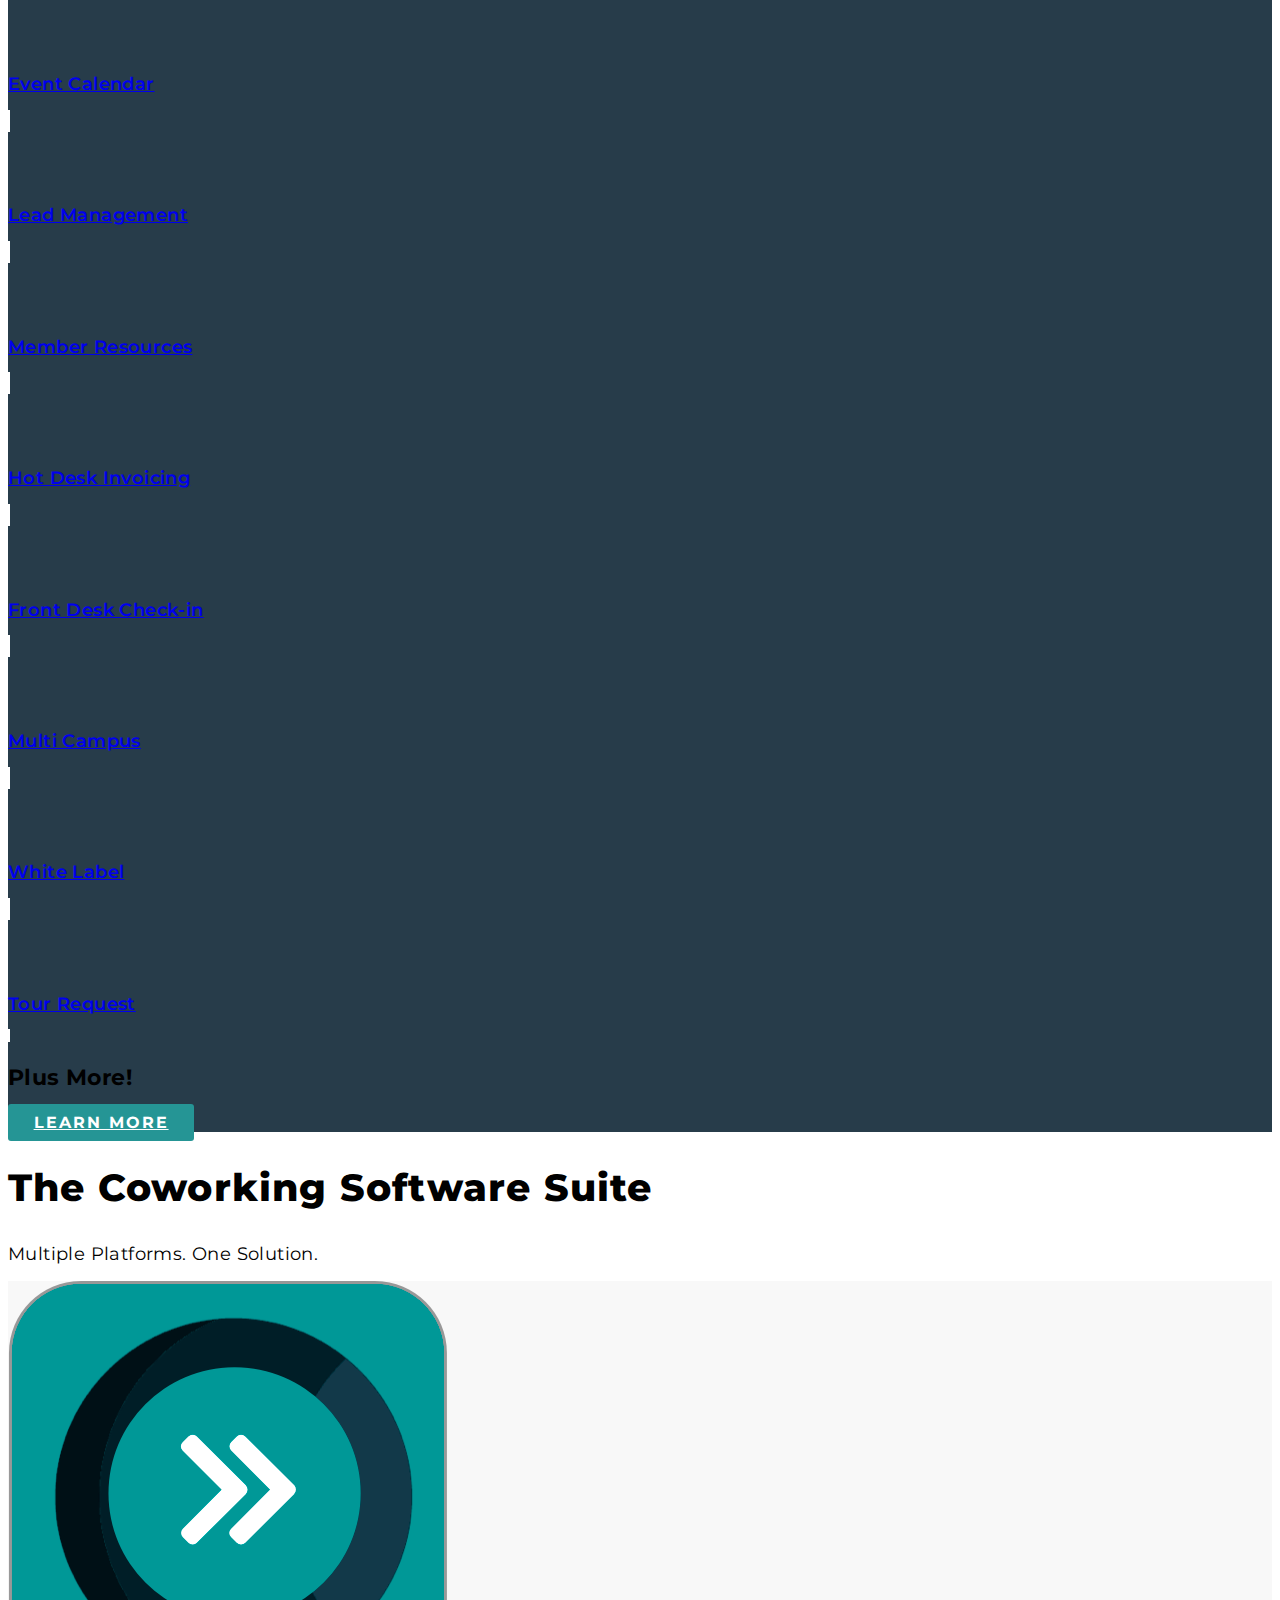
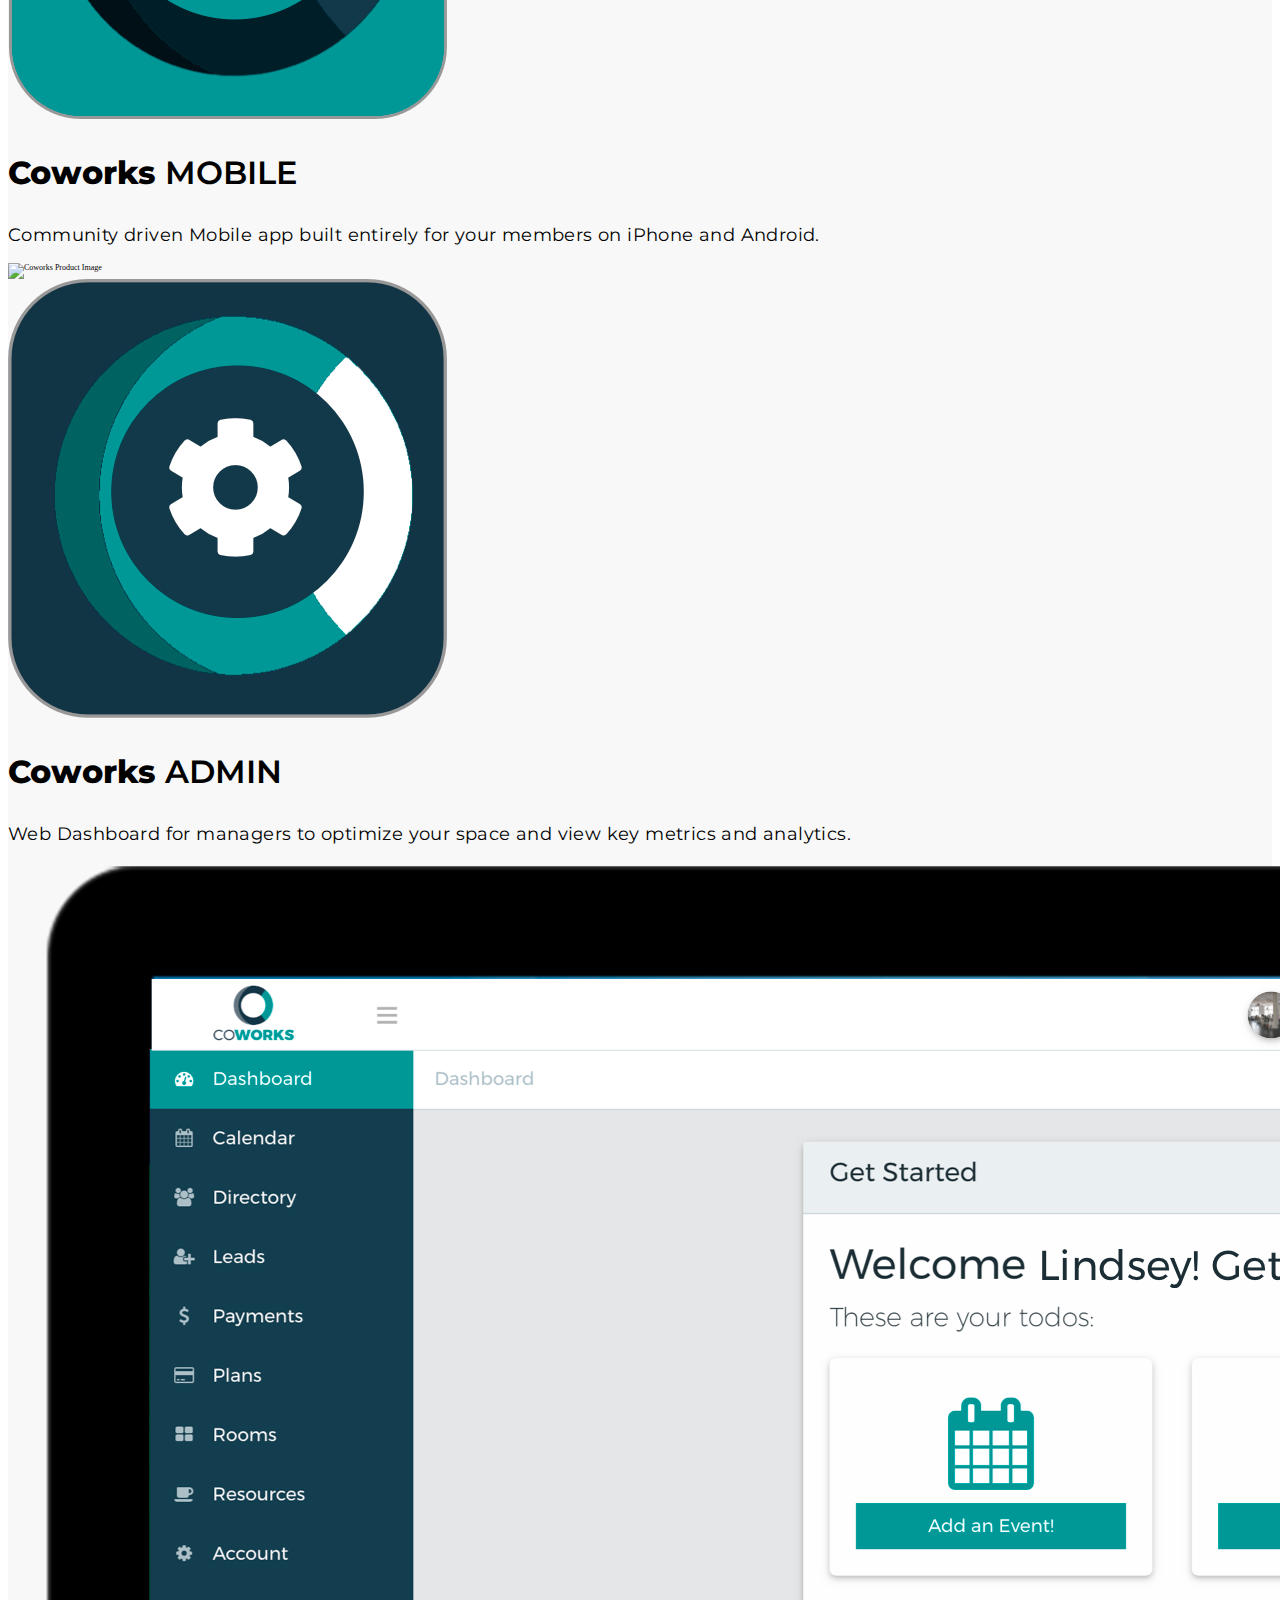
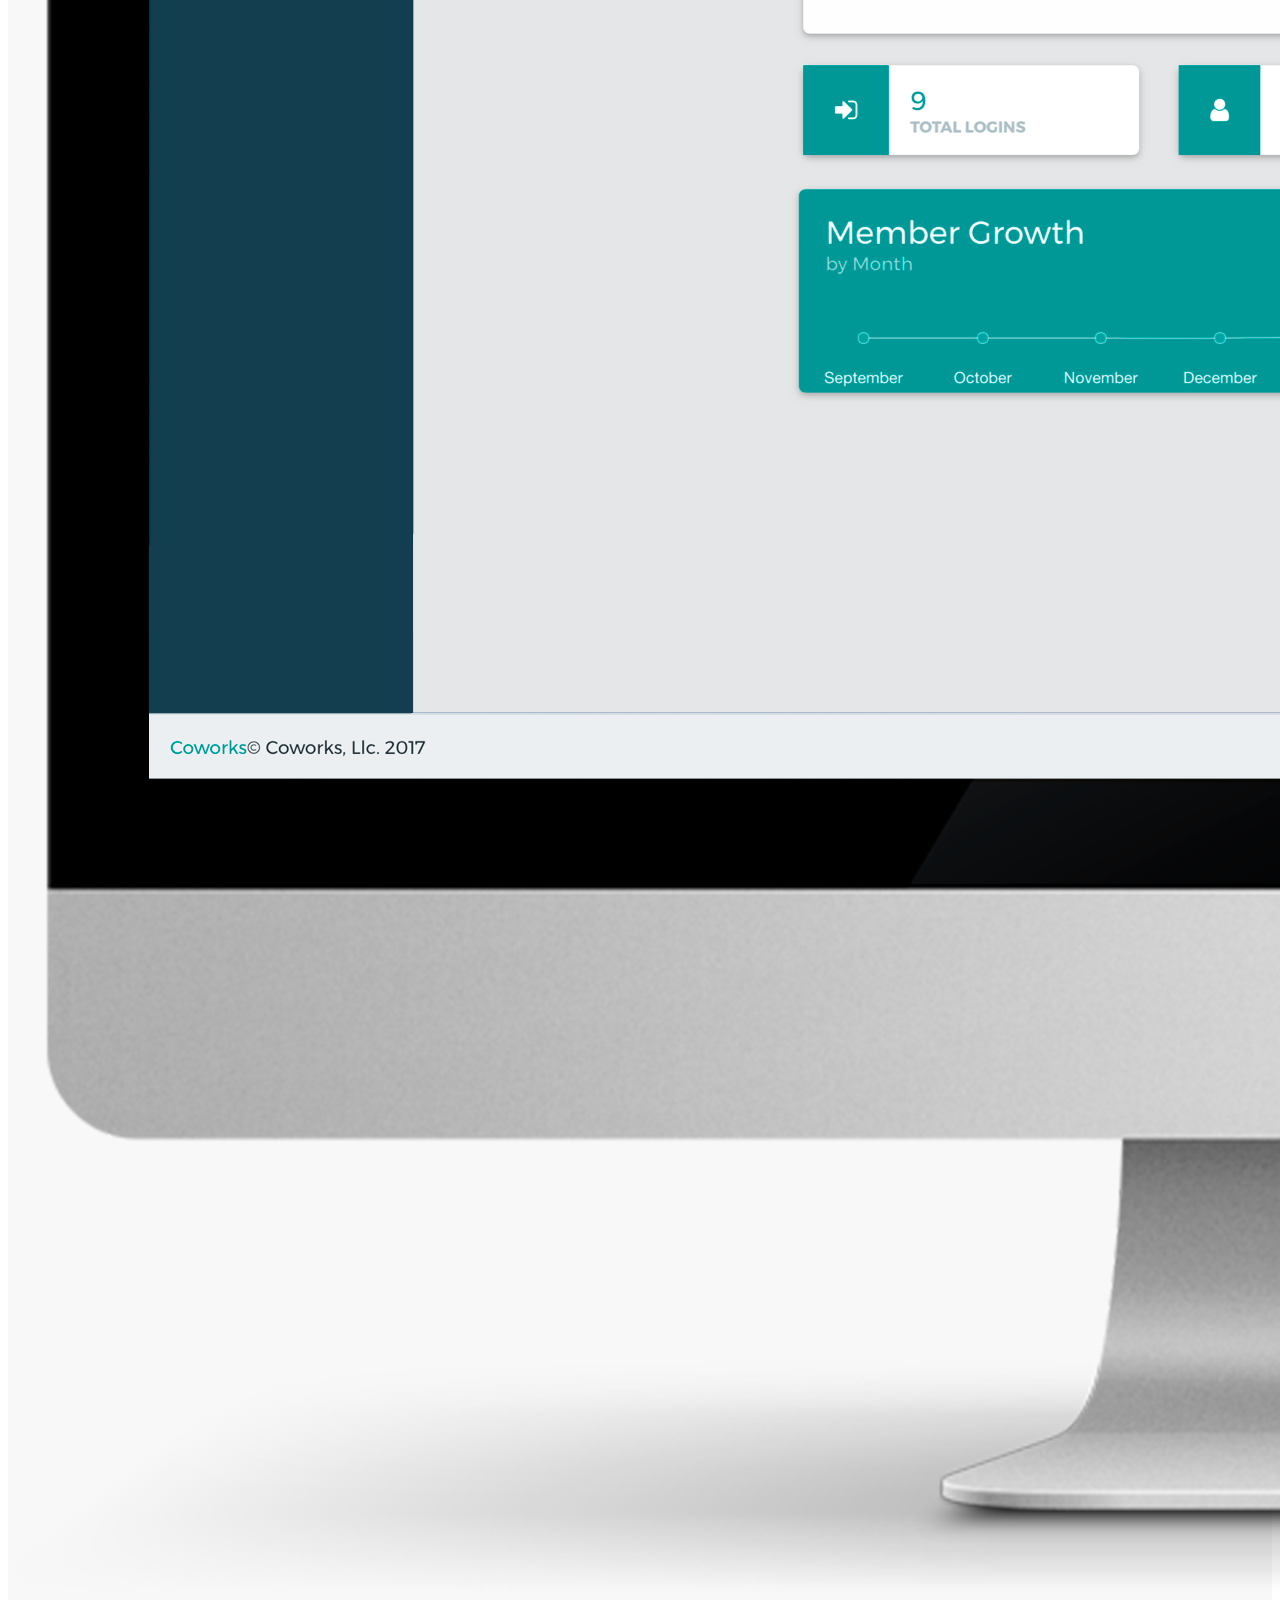
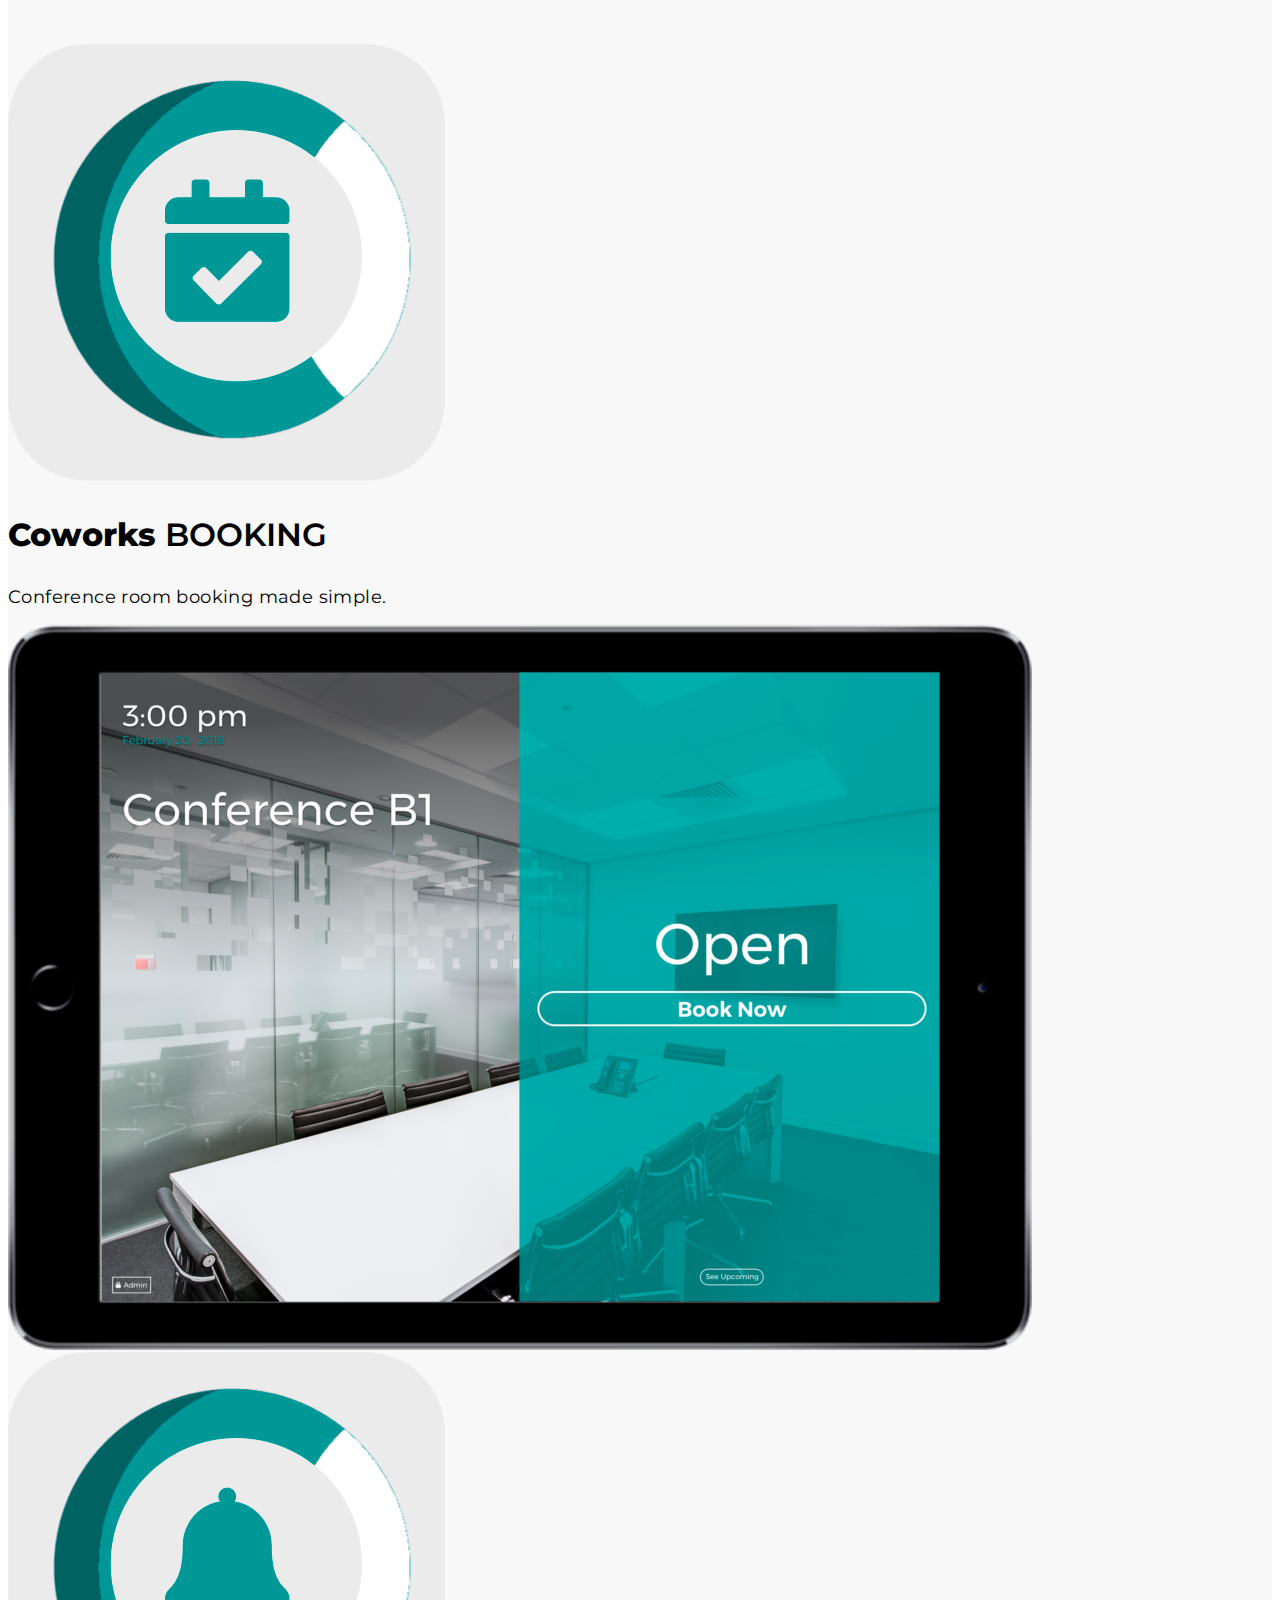
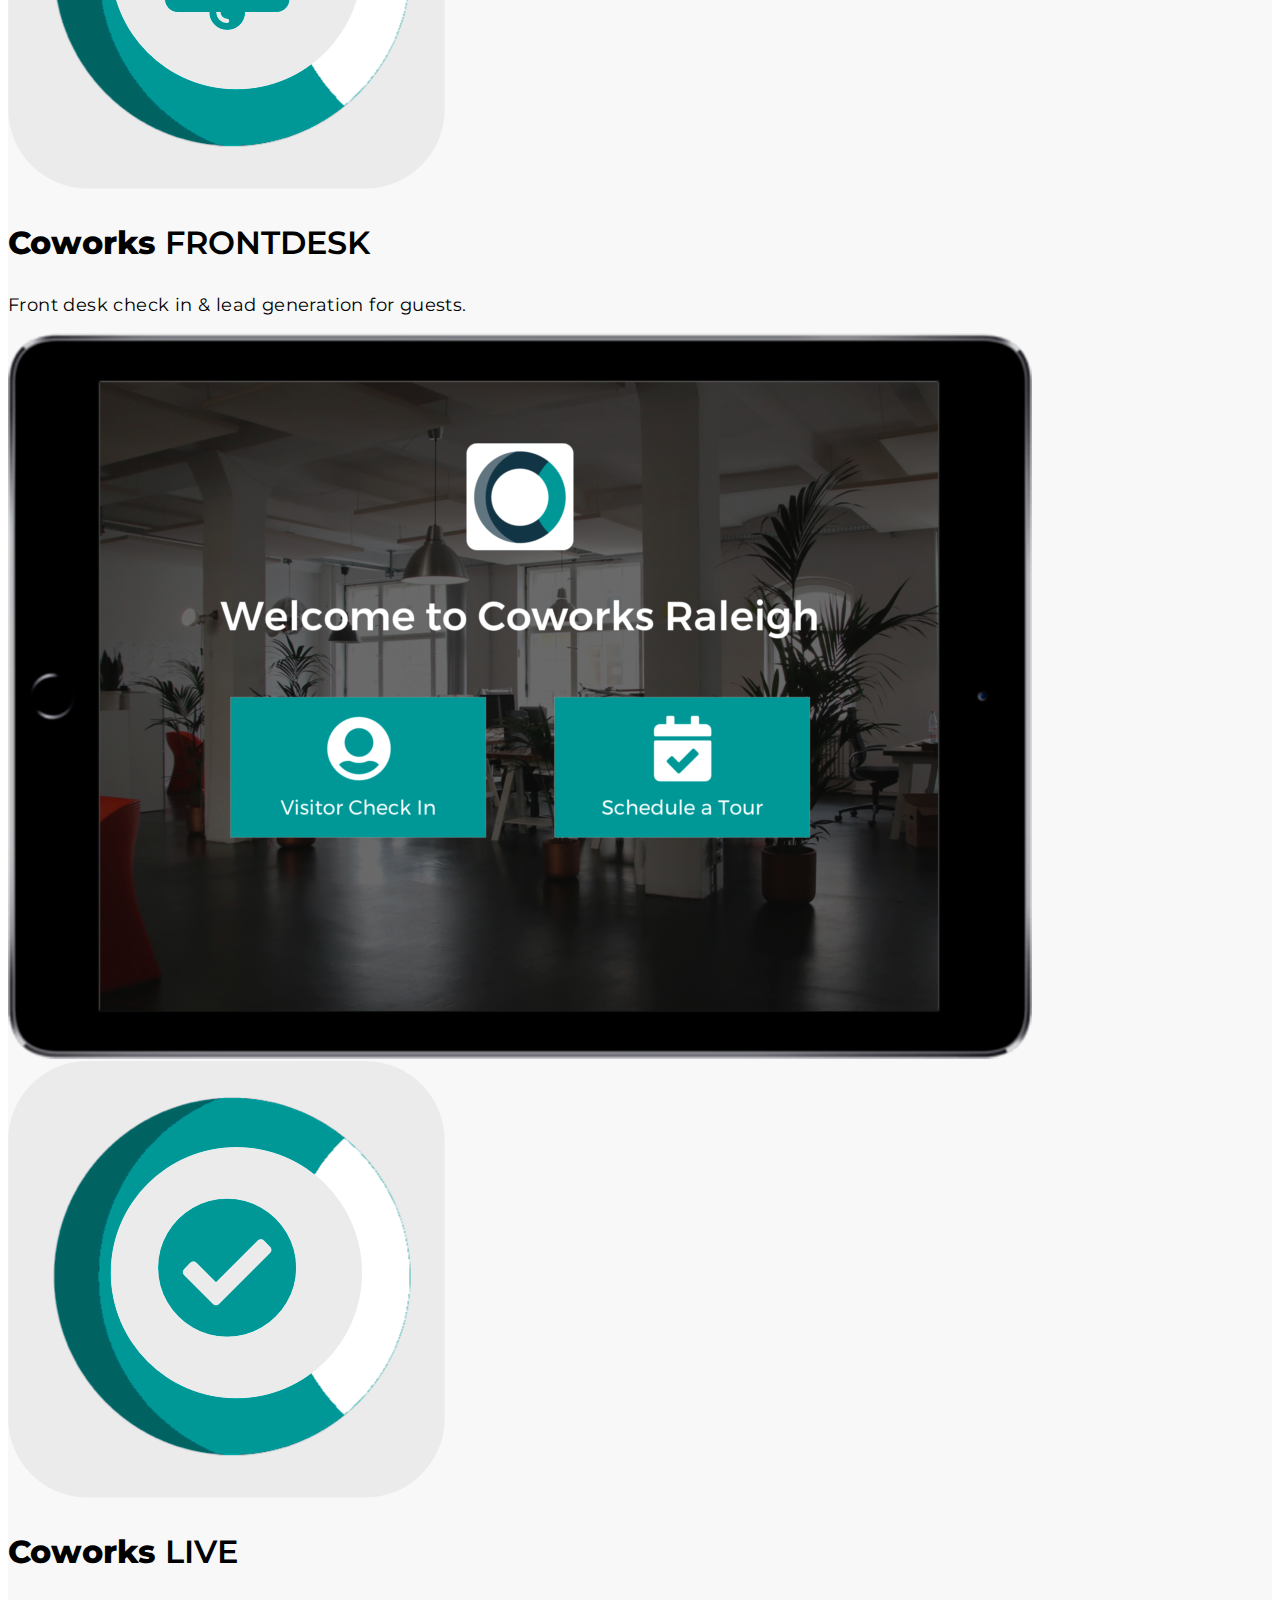
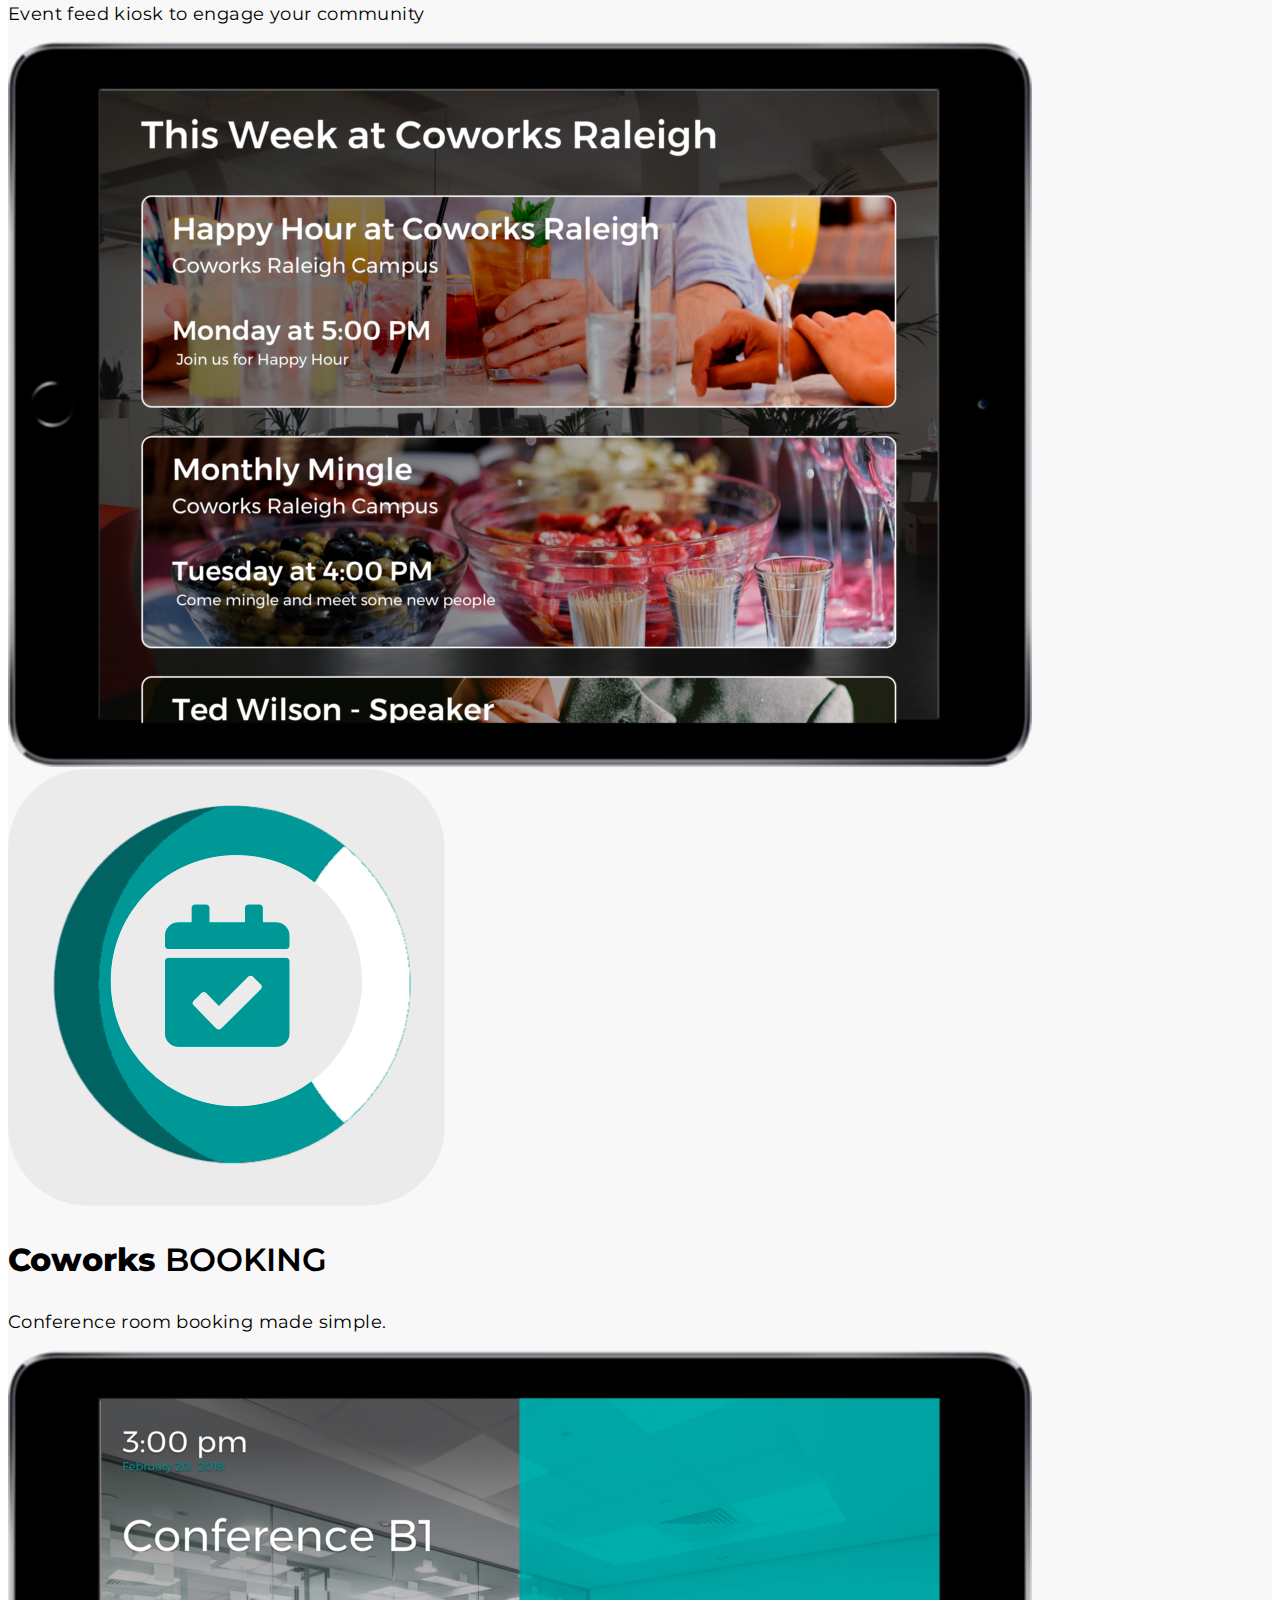
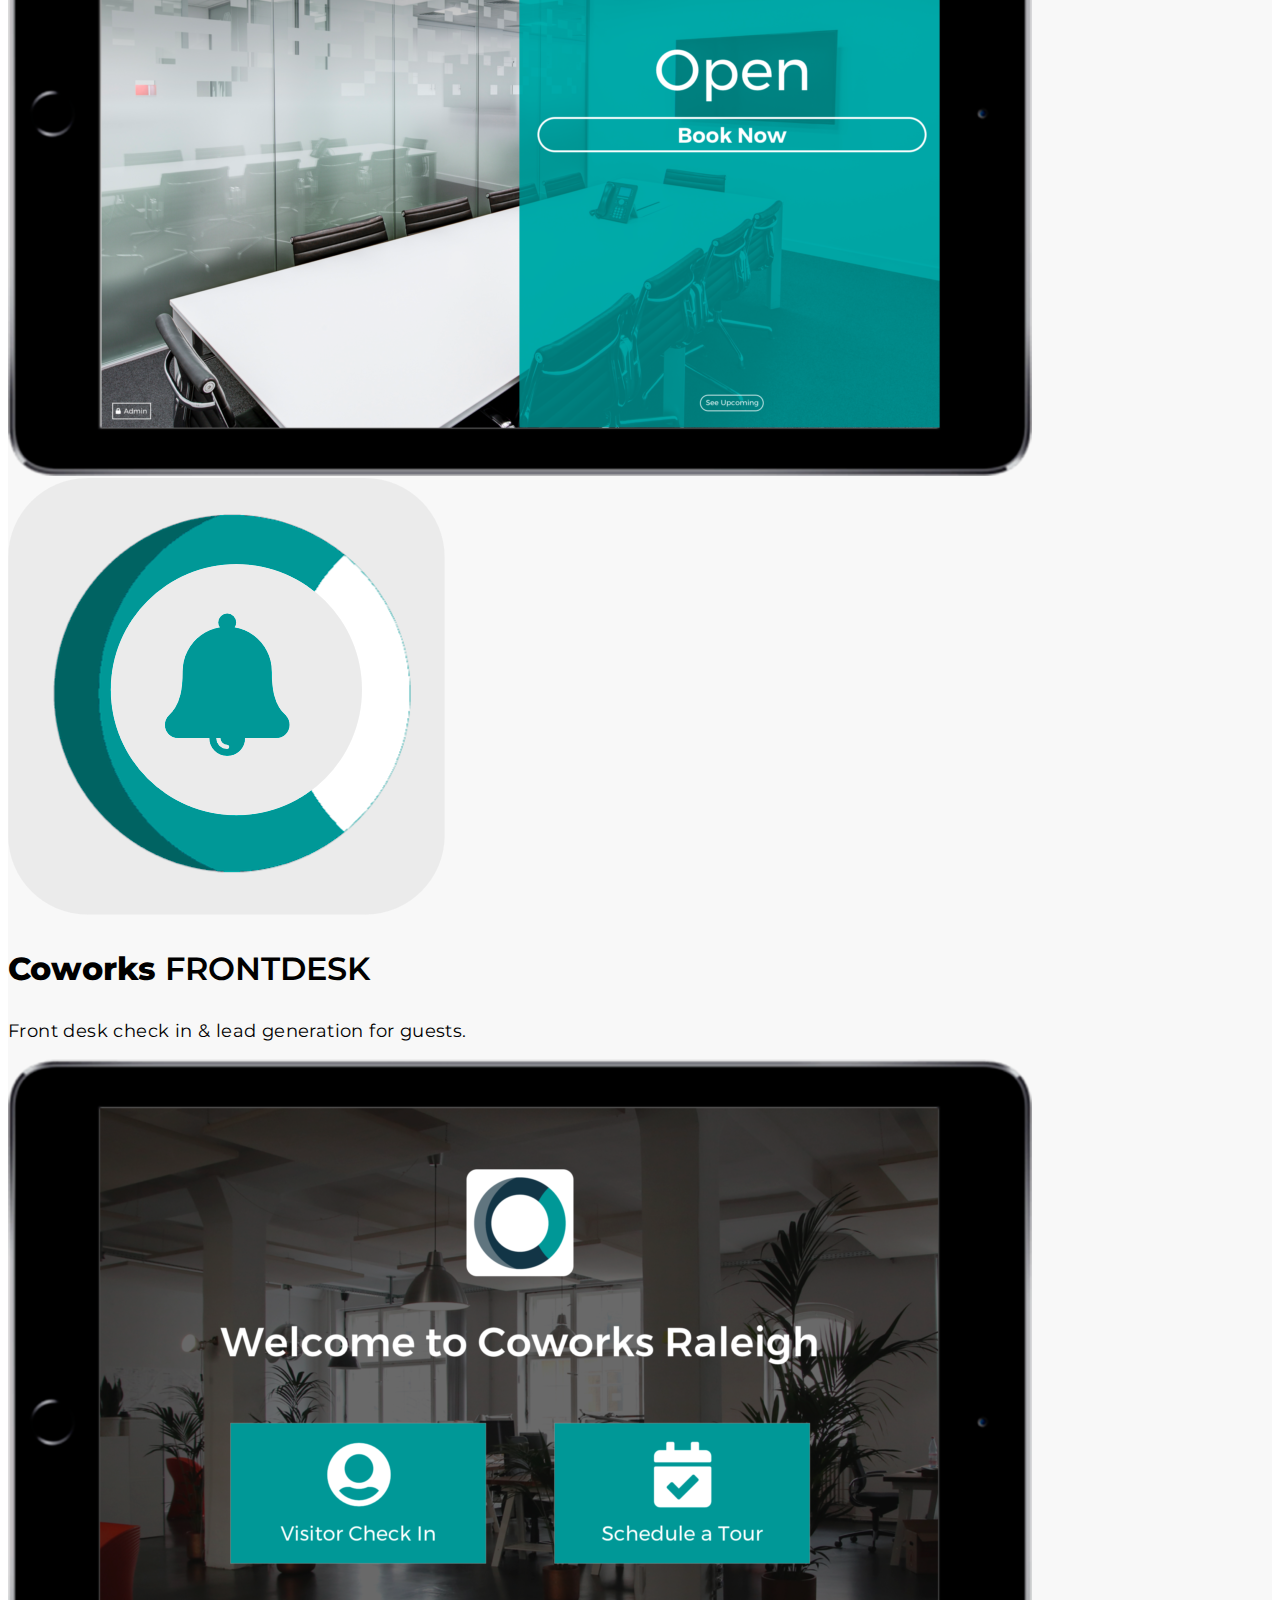
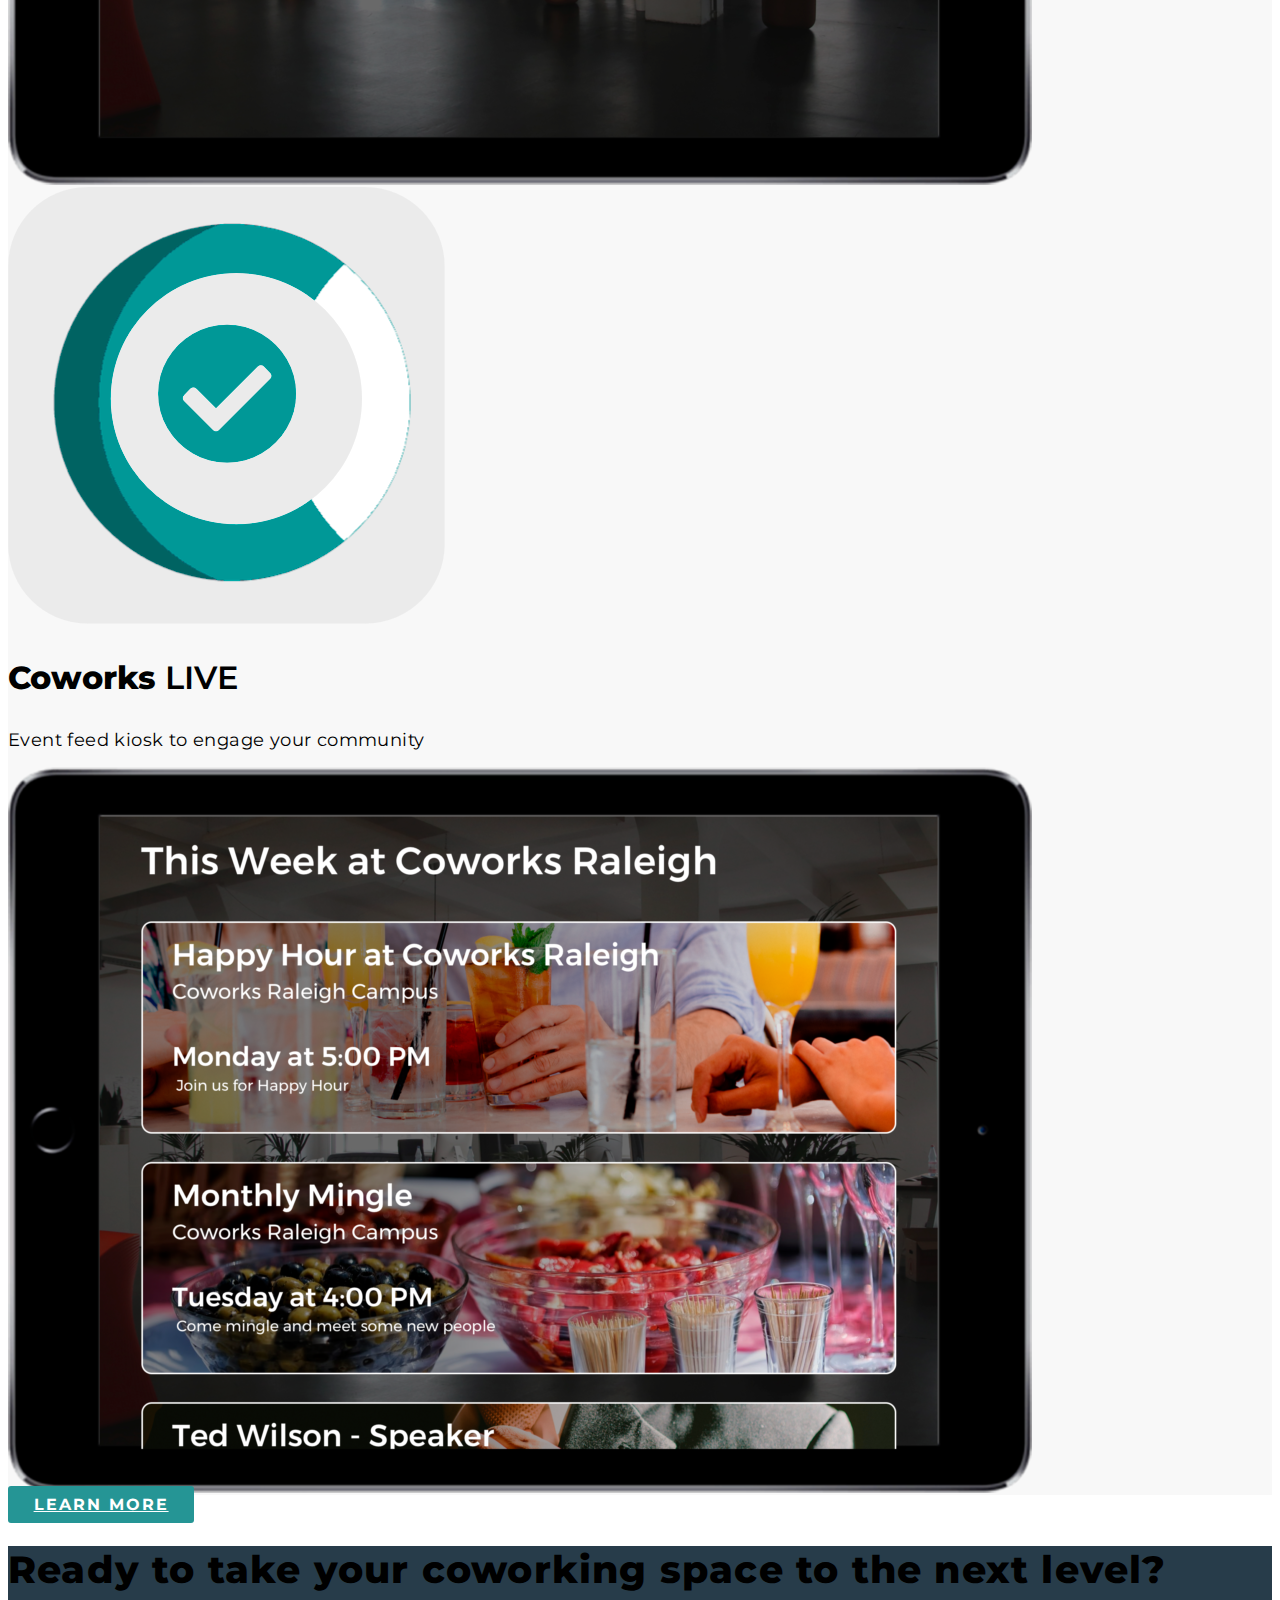
==== commit d9fd80d8: "Updated pricing page for mobile, added tabs for mobile" ====
--- a/index.html
+++ b/index.html
@@ -25,7 +25,7 @@
 							<p class="text-white">Finally, coworking management made simple. You build the community. We build the software.</p>
 							<a class="btn btn-primary mt-5 mb-5 mb-lg-0" href="#" role="button">Get Started</a>
 						</div>
-						<div class="col-12 col-lg-6 py-5">
+						<div class="col-12 col-lg-6 px-5 py-5">
 							<img class="img-responsive w-100" src="img/coworks_platforms_all.png" alt="Coworks All Platforms Image">
 						</div>
 					</div>
@@ -191,7 +191,7 @@
 					</div>
 					<div class="row pt-5">
 						<div class="col-12 text-white text-center">
-							<p class="h3 pb-3">Plus More!</p>
+							<p class="h4 pb-3">Plus More!</p>
 							<a class="btn btn-secondary my-5" href="#" role="button">Learn More</a>
 						</div>
 					</div>
@@ -219,7 +219,7 @@
 								<div class="col-12 col-md-6">
 									<div class="row justify-content-center">
 										<div class="col-6 col-md-4 col-lg-3">
-											<img class="img-responsive w-100 mb-3" src="img/coworks_platform_coworks-mobile-icon.png" alt="Coworks Mobile Icon">
+											<img class="img-responsive w-100 mb-5" src="img/coworks_platform_coworks-mobile-icon.png" alt="Coworks Mobile Icon">
 										</div>
 									</div>
 									<div class="text-center text-md-left">
@@ -240,7 +240,7 @@
 								<div class="col-12 col-md-6">
 									<div class="row justify-content-center">
 										<div class="col-6 col-md-4 col-lg-3">
-											<img class="img-responsive w-100 mb-3" src="img/coworks_platform_coworks-admin-icon.png" alt="Coworks Mobile Icon">
+											<img class="img-responsive w-100 mb-5" src="img/coworks_platform_coworks-admin-icon.png" alt="Coworks Mobile Icon">
 										</div>
 									</div>
 									<div class="text-center text-md-left">
@@ -261,7 +261,7 @@
 								<div class="col bg-grey p-5 justify-content-between">
 									<div class="row justify-content-center px-0">
 										<div class="col-4">
-											<img class="img-responsive w-100 mb-3" src="img/coworks_platform_coworks-booking-icon.png" alt="Coworks Mobile Icon">
+											<img class="img-responsive w-100 my-3" src="img/coworks_platform_coworks-booking-icon.png" alt="Coworks Mobile Icon">
 										</div>
 									</div>
 									<h3 class="pb-1 mt-5 text-center"><strong>Coworks</strong> BOOKING</h3>
@@ -271,7 +271,7 @@
 								<div class="col bg-grey p-5 mx-5">
 									<div class="row justify-content-center px-0">
 										<div class="col-4">
-											<img class="img-responsive w-100 mb-3" src="img/coworks_platform_coworks-front-desk-icon.png" alt="Coworks Mobile Icon">
+											<img class="img-responsive w-100 my-3" src="img/coworks_platform_coworks-front-desk-icon.png" alt="Coworks Mobile Icon">
 										</div>
 									</div>
 									<h3 class="pb-1 mt-5 text-center"><strong>Coworks</strong> FRONTDESK</h3>
@@ -280,7 +280,7 @@
 								</div><div class="col bg-grey p-5">
 									<div class="row justify-content-center px-0">
 										<div class="col-4">
-											<img class="img-responsive w-100 mb-3" src="img/coworks_platform_coworks-live-icon.png" alt="Coworks Mobile Icon">
+											<img class="img-responsive w-100 my-3" src="img/coworks_platform_coworks-live-icon.png" alt="Coworks Mobile Icon">
 										</div>
 									</div>
 									<h3 class="pb-1 mt-5 text-center"><strong>Coworks</strong> LIVE</h3>
--- a/style/css/style.css
+++ b/style/css/style.css
@@ -1 +1 @@
-@import url("https://fonts.googleapis.com/css?family=Montserrat:300,400,500,600,700,800,900");.bg-primary{background-color:#259595 !important}.bg-secondary{background-color:#273c4a !important}.bg-grey{background-color:#f8f8f8}.brand-teal{color:#259595}@media (min-width: 992px){.h1,h1{font-family:"Montserrat",Verdana,Arial,Helvetica,sans-serif;font-size:7.6rem;font-weight:800}.h2,h2{font-family:"Montserrat",Verdana,Arial,Helvetica,sans-serif;font-size:5rem;font-weight:700}.h3,h3{font-family:"Montserrat",Verdana,Arial,Helvetica,sans-serif;font-size:3.6rem;font-weight:500}.h4,h4{font-family:"Montserrat",Verdana,Arial,Helvetica,sans-serif;font-size:2.8rem;font-weight:500}.h5,h5{font-family:"Montserrat",Verdana,Arial,Helvetica,sans-serif;font-size:4.5rem;font-weight:700}.h6,h6{font-family:"Montserrat",Verdana,Arial,Helvetica,sans-serif;font-size:2.2rem;font-weight:500}.p,p{font-family:"Montserrat",Verdana,Arial,Helvetica,sans-serif;font-size:2rem;font-weight:300}}@media (min-width: 768px) and (max-width: 991px){.h1,h1{font-family:"Montserrat",Verdana,Arial,Helvetica,sans-serif;font-size:6.4rem;font-weight:800}.h2,h2{font-family:"Montserrat",Verdana,Arial,Helvetica,sans-serif;font-size:4.2rem;font-weight:700}.h3,h3{font-family:"Montserrat",Verdana,Arial,Helvetica,sans-serif;font-size:3.2rem;font-weight:500}.h4,h4{font-family:"Montserrat",Verdana,Arial,Helvetica,sans-serif;font-size:2.8rem;font-weight:500}.h5,h5{font-family:"Montserrat",Verdana,Arial,Helvetica,sans-serif;font-size:4.5rem;font-weight:700}.h6,h6{font-family:"Montserrat",Verdana,Arial,Helvetica,sans-serif;font-size:2rem;font-weight:500}.p,p{font-family:"Montserrat",Verdana,Arial,Helvetica,sans-serif;font-size:2rem;font-weight:300}}@media (max-width: 767px){.h1,h1{font-family:"Montserrat",Verdana,Arial,Helvetica,sans-serif;font-size:5.8rem;font-weight:800}.h2,h2{font-family:"Montserrat",Verdana,Arial,Helvetica,sans-serif;font-size:4.5rem;font-weight:700}.h3,h3{font-family:"Montserrat",Verdana,Arial,Helvetica,sans-serif;font-size:3.8rem;font-weight:500}.h4,h4{font-family:"Montserrat",Verdana,Arial,Helvetica,sans-serif;font-size:3rem;font-weight:500}.h5,h5{font-family:"Montserrat",Verdana,Arial,Helvetica,sans-serif;font-size:4.5rem;font-weight:700}.h6,h6{font-family:"Montserrat",Verdana,Arial,Helvetica,sans-serif;font-size:2.2rem;font-weight:500}.p,p{font-family:"Montserrat",Verdana,Arial,Helvetica,sans-serif;font-size:2rem;font-weight:400}}.strong,strong{font-weight:700}.regular{font-weight:500}@media (min-width: 992px){html{font-size:10px}}@media (min-width: 768px), (max-width: 991px){html{font-size:8px}}@media (max-width: 767px){html{font-size:6px}}.row{margin-left:0px;margin-right:0px}@media (min-width: 768px){.btn-primary{background-color:white;border-radius:3px 3px 3px 3px;border-color:white;color:#259595;font-family:"Montserrat",Verdana,Arial,Helvetica,sans-serif;font-weight:500;font-size:2rem;padding:1.1rem 3.2rem}.btn-primary:hover{background-color:#d9d9d9;color:#259595;font-family:"Montserrat",Verdana,Arial,Helvetica,sans-serif;font-weight:500;font-size:2rem;border-color:#d9d9d9 !important}.btn-primary:active{background-color:#d9d9d9 !important;color:#259595 !important;font-family:"Montserrat",Verdana,Arial,Helvetica,sans-serif !important;font-weight:500;font-size:2rem;border-color:#d9d9d9 !important;box-shadow:0 0 0 0.2rem rgba(0,0,0,0.15) !important}.btn-secondary{background-color:#259595;border-radius:3px 3px 3px 3px;border-color:#259595;color:white;font-family:"Montserrat",Verdana,Arial,Helvetica,sans-serif;font-weight:500;font-size:2rem;padding:1.1rem 3.2rem}.btn-secondary:hover{background-color:#39cece;color:white;border-color:#39cece !important}.btn-secondary:active{background-color:#39cece !important;color:white;border-color:#39cece !important;box-shadow:0 0 0 0.2rem rgba(0,0,0,0.2) !important}.btn-feature{background-color:#259595;border-radius:3px 3px 3px 3px;border-color:#259595;color:white;font-family:"Montserrat",Verdana,Arial,Helvetica,sans-serif;font-weight:500;font-size:2rem;padding:1rem 1.5rem}.btn-feature:hover{background-color:#39cece;color:white;border-color:#39cece !important}.btn-feature:active{background-color:#39cece !important;color:white;border-color:#39cece !important;box-shadow:0 0 0 0.2rem rgba(0,0,0,0.2) !important}}@media (max-width: 767px){.btn-primary{background-color:white;border-radius:3px 3px 3px 3px;border-color:white;color:#259595;font-family:"Montserrat",Verdana,Arial,Helvetica,sans-serif;font-weight:500;font-size:2.2rem;padding:1.5rem 4rem}.btn-primary:hover{background-color:#d9d9d9;color:#259595;font-family:"Montserrat",Verdana,Arial,Helvetica,sans-serif;font-weight:500;font-size:2.2rem;border-color:#d9d9d9 !important}.btn-primary:active{background-color:#d9d9d9 !important;color:#259595 !important;font-family:"Montserrat",Verdana,Arial,Helvetica,sans-serif !important;font-weight:500;font-size:2.2rem;border-color:#d9d9d9 !important;box-shadow:0 0 0 0.2rem rgba(0,0,0,0.15) !important}.btn-secondary{background-color:#259595;border-radius:3px 3px 3px 3px;border-color:#259595;color:white;font-family:"Montserrat",Verdana,Arial,Helvetica,sans-serif;font-weight:500;font-size:2.2rem;padding:1.5rem 4rem}.btn-secondary:hover{background-color:#39cece;color:white;font-size:2.2rem;border-color:#39cece !important}.btn-secondary:active{background-color:#39cece !important;color:white;font-size:2.2rem;border-color:#39cece !important;box-shadow:0 0 0 0.2rem rgba(0,0,0,0.2) !important}.btn-feature{background-color:#259595;border-radius:3px 3px 3px 3px;border-color:#259595;color:white;font-family:"Montserrat",Verdana,Arial,Helvetica,sans-serif;font-weight:500;font-size:2rem;padding:1rem 1.5rem}.btn-feature:hover{background-color:#39cece;color:white;border-color:#39cece !important}.btn-feature:active{background-color:#39cece !important;color:white;border-color:#39cece !important;box-shadow:0 0 0 0.2rem rgba(0,0,0,0.2) !important}}.feature-box{border:solid 2px #fff}.feature-box:hover{background-color:#687680;text-decoration:none}.feature-box:active{background-color:#687680;text-decoration:none}@media (min-width: 992px){.header{background-color:#259595;min-height:30vh}}@media (min-width: 768px) and (max-width: 991px){.header{background-color:#259595;min-height:20vh}}@media (max-width: 767px){.header{background-color:#259595}}.colfive{width:20%}
+@import url("https://fonts.googleapis.com/css?family=Montserrat:300,400,500,600,700,800,900");.bg-primary{background-color:#259595 !important}.bg-secondary{background-color:#273c4a !important}.bg-grey{background-color:#f8f8f8}.bg-lightteal{background-color:#E4F7F7}.brand-teal{color:#259595}.brand-red{color:#e54038}@media (min-width: 992px){.h1,h1{font-family:"Montserrat",Verdana,Arial,Helvetica,sans-serif;font-size:7.8rem;font-weight:800;letter-spacing:.15rem}.h2,h2{font-family:"Montserrat",Verdana,Arial,Helvetica,sans-serif;font-size:4.8rem;font-weight:800;letter-spacing:.15rem}.h3,h3{font-family:"Montserrat",Verdana,Arial,Helvetica,sans-serif;font-size:4rem;font-weight:600}.h4,h4{font-family:"Montserrat",Verdana,Arial,Helvetica,sans-serif;font-size:2.8rem;font-weight:700}.h5,h5{font-family:"Montserrat",Verdana,Arial,Helvetica,sans-serif;font-size:2.6rem;font-weight:500}.h6,h6{font-family:"Montserrat",Verdana,Arial,Helvetica,sans-serif;font-size:2.2rem;font-weight:600;letter-spacing:.05rem}.p,p{font-family:"Montserrat",Verdana,Arial,Helvetica,sans-serif;font-size:2.2rem;font-weight:400;letter-spacing:.05rem}.link{font-family:"Montserrat",Verdana,Arial,Helvetica,sans-serif;color:#259595;font-size:2rem;font-weight:600}.link:hover{text-decoration:none;color:#39cece}}@media (min-width: 768px) and (max-width: 991px){.h1,h1{font-family:"Montserrat",Verdana,Arial,Helvetica,sans-serif;font-size:6.4rem;font-weight:800;letter-spacing:.15rem}.h2,h2{font-family:"Montserrat",Verdana,Arial,Helvetica,sans-serif;font-size:4rem;font-weight:800;letter-spacing:.15rem}.h3,h3{font-family:"Montserrat",Verdana,Arial,Helvetica,sans-serif;font-size:3rem;font-weight:600}.h4,h4{font-family:"Montserrat",Verdana,Arial,Helvetica,sans-serif;font-size:2.6rem;font-weight:700}.h5,h5{font-family:"Montserrat",Verdana,Arial,Helvetica,sans-serif;font-size:2.6rem;font-weight:500}.h6,h6{font-family:"Montserrat",Verdana,Arial,Helvetica,sans-serif;font-size:2rem;font-weight:600;letter-spacing:.05rem}.p,p{font-family:"Montserrat",Verdana,Arial,Helvetica,sans-serif;font-size:2rem;font-weight:400;letter-spacing:.05rem}.link{font-family:"Montserrat",Verdana,Arial,Helvetica,sans-serif;color:#259595;font-size:2rem;font-weight:700}.link:hover{text-decoration:none;color:#39cece}}@media (max-width: 767px){.h1,h1{font-family:"Montserrat",Verdana,Arial,Helvetica,sans-serif;font-size:6rem;font-weight:800;letter-spacing:.15rem}.h2,h2{font-family:"Montserrat",Verdana,Arial,Helvetica,sans-serif;font-size:4.2rem;font-weight:800;letter-spacing:.15rem}.h3,h3{font-family:"Montserrat",Verdana,Arial,Helvetica,sans-serif;font-size:3.8rem;font-weight:600}.h4,h4{font-family:"Montserrat",Verdana,Arial,Helvetica,sans-serif;font-size:2.8rem;font-weight:700}.h5,h5{font-family:"Montserrat",Verdana,Arial,Helvetica,sans-serif;font-size:2.4rem;font-weight:500}.h6,h6{font-family:"Montserrat",Verdana,Arial,Helvetica,sans-serif;font-size:2rem;font-weight:600;letter-spacing:.05rem}.p,p{font-family:"Montserrat",Verdana,Arial,Helvetica,sans-serif;font-size:2rem;font-weight:400;letter-spacing:.05rem}.link{font-family:"Montserrat",Verdana,Arial,Helvetica,sans-serif;color:#259595;font-size:1.8rem;font-weight:700}.link:hover{text-decoration:none;color:#39cece}}.strong,strong{font-weight:800}.regular{font-weight:500}@media (min-width: 992px){html{font-size:10px}}@media (min-width: 768px), (max-width: 991px){html{font-size:8px}}@media (max-width: 767px){html{font-size:6px}}.row{margin-left:0px;margin-right:0px}@media (min-width: 768px){.btn-primary{background-color:white;border-radius:3px 3px 3px 3px;border-color:white;color:#259595;font-family:"Montserrat",Verdana,Arial,Helvetica,sans-serif;font-weight:700;letter-spacing:.25rem;font-size:2rem;text-transform:uppercase;padding:1.1rem 3.2rem}.btn-primary:hover{background-color:#d9d9d9;color:#259595;font-family:"Montserrat",Verdana,Arial,Helvetica,sans-serif;font-size:2rem;border-color:#d9d9d9 !important}.btn-primary:active{background-color:#d9d9d9 !important;color:#259595 !important;font-family:"Montserrat",Verdana,Arial,Helvetica,sans-serif !important;font-size:2rem;border-color:#d9d9d9 !important;box-shadow:0 0 0 0.2rem rgba(0,0,0,0.15) !important}.btn-secondary{background-color:#259595;border-radius:3px 3px 3px 3px;border-color:#259595;color:white;font-family:"Montserrat",Verdana,Arial,Helvetica,sans-serif;text-transform:uppercase;font-weight:700;letter-spacing:.25rem;font-size:2rem;padding:1.1rem 3.2rem}.btn-secondary:hover{background-color:#39cece;color:white;border-color:#39cece !important}.btn-secondary:active{background-color:#39cece !important;color:white;border-color:#39cece !important;box-shadow:0 0 0 0.2rem rgba(0,0,0,0.2) !important}.btn-feature{background-color:#259595;border-radius:3px 3px 3px 3px;border-color:#259595;color:white;font-family:"Montserrat",Verdana,Arial,Helvetica,sans-serif;font-weight:500;font-size:2rem;padding:1rem 1.5rem}.btn-feature:hover{background-color:#39cece;color:white;border-color:#39cece !important}.btn-feature:active{background-color:#39cece !important;color:white;border-color:#39cece !important;box-shadow:0 0 0 0.2rem rgba(0,0,0,0.2) !important}}@media (max-width: 767px){.btn-primary{background-color:white;border-radius:3px 3px 3px 3px;border-color:white;color:#259595;font-family:"Montserrat",Verdana,Arial,Helvetica,sans-serif;font-weight:700;letter-spacing:.25rem;text-transform:uppercase;font-size:2.2rem;padding:1.5rem 4rem}.btn-primary:hover{background-color:#d9d9d9;color:#259595;font-family:"Montserrat",Verdana,Arial,Helvetica,sans-serif;font-size:2.2rem;border-color:#d9d9d9 !important}.btn-primary:active{background-color:#d9d9d9 !important;color:#259595 !important;font-family:"Montserrat",Verdana,Arial,Helvetica,sans-serif !important;font-size:2.2rem;border-color:#d9d9d9 !important;box-shadow:0 0 0 0.2rem rgba(0,0,0,0.15) !important}.btn-secondary{background-color:#259595;border-radius:3px 3px 3px 3px;border-color:#259595;color:white;font-family:"Montserrat",Verdana,Arial,Helvetica,sans-serif;font-weight:700;letter-spacing:.25rem;text-transform:uppercase;font-size:2.2rem;padding:1.5rem 4rem}.btn-secondary:hover{background-color:#39cece;color:white;font-size:2.2rem;border-color:#39cece !important}.btn-secondary:active{background-color:#39cece !important;color:white;font-size:2.2rem;border-color:#39cece !important;box-shadow:0 0 0 0.2rem rgba(0,0,0,0.2) !important}.btn-feature{background-color:#259595;border-radius:3px 3px 3px 3px;border-color:#259595;color:white;font-family:"Montserrat",Verdana,Arial,Helvetica,sans-serif;font-weight:500;font-size:2rem;padding:1rem 1.5rem}.btn-feature:hover{background-color:#39cece;color:white;border-color:#39cece !important}.btn-feature:active{background-color:#39cece !important;color:white;border-color:#39cece !important;box-shadow:0 0 0 0.2rem rgba(0,0,0,0.2) !important}}.radius{border:0px solid #f8f8f8;border-radius:7px}.radiustop{border:0px solid #f8f8f8;border-radius:7px 7px 0px 0px}.nav-pills .nav-link.active{background-color:#259595;border-radius:0px;overflow:hidden}.nav-link:hover{color:#259595}.nav-pills{border:2px solid #259595;border-radius:40px;overflow:hidden}.feature-box{border:solid 2px #fff}.feature-box:hover{background-color:#687680;text-decoration:none}.feature-box:active{background-color:#687680;text-decoration:none}@media (min-width: 992px){.header{background-color:#259595;min-height:30vh}}@media (min-width: 768px) and (max-width: 991px){.header{background-color:#259595;min-height:20vh}}@media (max-width: 767px){.header{background-color:#259595}}.colfive{width:20%}.colthree{width:30%}.drop{-webkit-filter:drop-shadow(0rem 0rem 0.2rem rgba(0,0,0,0.15)) !important;filter:drop-shadow(0rem 0rem 0.2rem rgba(0,0,0,0.15)) !important}.fa,.fas,.far,.fal,.fab{-moz-osx-font-smoothing:grayscale;-webkit-font-smoothing:antialiased;display:inline-block;font-style:normal;font-variant:normal;text-rendering:auto;line-height:1}.fa-lg{font-size:1.33333em;line-height:.75em;vertical-align:-.0667em}.fa-xs{font-size:.75em}.fa-sm{font-size:.875em}.fa-1x{font-size:1em}.fa-2x{font-size:2em}.fa-3x{font-size:3em}.fa-4x{font-size:4em}.fa-5x{font-size:5em}.fa-6x{font-size:6em}.fa-7x{font-size:7em}.fa-8x{font-size:8em}.fa-9x{font-size:9em}.fa-10x{font-size:10em}.fa-fw{text-align:center;width:1.25em}.fa-ul{list-style-type:none;margin-left:2.5em;padding-left:0}.fa-ul>li{position:relative}.fa-li{left:-2em;position:absolute;text-align:center;width:2em;line-height:inherit}.fa-border{border:solid 0.08em #eee;border-radius:.1em;padding:.2em .25em .15em}.fa-pull-left{float:left}.fa-pull-right{float:right}.fa.fa-pull-left,.fas.fa-pull-left,.far.fa-pull-left,.fal.fa-pull-left,.fab.fa-pull-left{margin-right:.3em}.fa.fa-pull-right,.fas.fa-pull-right,.far.fa-pull-right,.fal.fa-pull-right,.fab.fa-pull-right{margin-left:.3em}.fa-spin{animation:fa-spin 2s infinite linear}.fa-pulse{animation:fa-spin 1s infinite steps(8)}@keyframes fa-spin{0%{transform:rotate(0deg)}100%{transform:rotate(360deg)}}.fa-rotate-90{-ms-filter:"progid:DXImageTransform.Microsoft.BasicImage(rotation=1)";transform:rotate(90deg)}.fa-rotate-180{-ms-filter:"progid:DXImageTransform.Microsoft.BasicImage(rotation=2)";transform:rotate(180deg)}.fa-rotate-270{-ms-filter:"progid:DXImageTransform.Microsoft.BasicImage(rotation=3)";transform:rotate(270deg)}.fa-flip-horizontal{-ms-filter:"progid:DXImageTransform.Microsoft.BasicImage(rotation=0, mirror=1)";transform:scale(-1, 1)}.fa-flip-vertical{-ms-filter:"progid:DXImageTransform.Microsoft.BasicImage(rotation=2, mirror=1)";transform:scale(1, -1)}.fa-flip-both,.fa-flip-horizontal.fa-flip-vertical{-ms-filter:"progid:DXImageTransform.Microsoft.BasicImage(rotation=2, mirror=1)";transform:scale(-1, -1)}:root .fa-rotate-90,:root .fa-rotate-180,:root .fa-rotate-270,:root .fa-flip-horizontal,:root .fa-flip-vertical,:root .fa-flip-both{filter:none}.fa-stack{display:inline-block;height:2em;line-height:2em;position:relative;vertical-align:middle;width:2.5em}.fa-stack-1x,.fa-stack-2x{left:0;position:absolute;text-align:center;width:100%}.fa-stack-1x{line-height:inherit}.fa-stack-2x{font-size:2em}.fa-inverse{color:#fff}.fa-500px:before{content:"\f26e"}.fa-abacus:before{content:"\f640"}.fa-accessible-icon:before{content:"\f368"}.fa-accusoft:before{content:"\f369"}.fa-acorn:before{content:"\f6ae"}.fa-acquisitions-incorporated:before{content:"\f6af"}.fa-ad:before{content:"\f641"}.fa-address-book:before{content:"\f2b9"}.fa-address-card:before{content:"\f2bb"}.fa-adjust:before{content:"\f042"}.fa-adn:before{content:"\f170"}.fa-adobe:before{content:"\f778"}.fa-adversal:before{content:"\f36a"}.fa-affiliatetheme:before{content:"\f36b"}.fa-air-freshener:before{content:"\f5d0"}.fa-alarm-clock:before{content:"\f34e"}.fa-algolia:before{content:"\f36c"}.fa-alicorn:before{content:"\f6b0"}.fa-align-center:before{content:"\f037"}.fa-align-justify:before{content:"\f039"}.fa-align-left:before{content:"\f036"}.fa-align-right:before{content:"\f038"}.fa-alipay:before{content:"\f642"}.fa-allergies:before{content:"\f461"}.fa-amazon:before{content:"\f270"}.fa-amazon-pay:before{content:"\f42c"}.fa-ambulance:before{content:"\f0f9"}.fa-american-sign-language-interpreting:before{content:"\f2a3"}.fa-amilia:before{content:"\f36d"}.fa-analytics:before{content:"\f643"}.fa-anchor:before{content:"\f13d"}.fa-android:before{content:"\f17b"}.fa-angel:before{content:"\f779"}.fa-angellist:before{content:"\f209"}.fa-angle-double-down:before{content:"\f103"}.fa-angle-double-left:before{content:"\f100"}.fa-angle-double-right:before{content:"\f101"}.fa-angle-double-up:before{content:"\f102"}.fa-angle-down:before{content:"\f107"}.fa-angle-left:before{content:"\f104"}.fa-angle-right:before{content:"\f105"}.fa-angle-up:before{content:"\f106"}.fa-angry:before{content:"\f556"}.fa-angrycreative:before{content:"\f36e"}.fa-angular:before{content:"\f420"}.fa-ankh:before{content:"\f644"}.fa-app-store:before{content:"\f36f"}.fa-app-store-ios:before{content:"\f370"}.fa-apper:before{content:"\f371"}.fa-apple:before{content:"\f179"}.fa-apple-alt:before{content:"\f5d1"}.fa-apple-crate:before{content:"\f6b1"}.fa-apple-pay:before{content:"\f415"}.fa-archive:before{content:"\f187"}.fa-archway:before{content:"\f557"}.fa-arrow-alt-circle-down:before{content:"\f358"}.fa-arrow-alt-circle-left:before{content:"\f359"}.fa-arrow-alt-circle-right:before{content:"\f35a"}.fa-arrow-alt-circle-up:before{content:"\f35b"}.fa-arrow-alt-down:before{content:"\f354"}.fa-arrow-alt-from-bottom:before{content:"\f346"}.fa-arrow-alt-from-left:before{content:"\f347"}.fa-arrow-alt-from-right:before{content:"\f348"}.fa-arrow-alt-from-top:before{content:"\f349"}.fa-arrow-alt-left:before{content:"\f355"}.fa-arrow-alt-right:before{content:"\f356"}.fa-arrow-alt-square-down:before{content:"\f350"}.fa-arrow-alt-square-left:before{content:"\f351"}.fa-arrow-alt-square-right:before{content:"\f352"}.fa-arrow-alt-square-up:before{content:"\f353"}.fa-arrow-alt-to-bottom:before{content:"\f34a"}.fa-arrow-alt-to-left:before{content:"\f34b"}.fa-arrow-alt-to-right:before{content:"\f34c"}.fa-arrow-alt-to-top:before{content:"\f34d"}.fa-arrow-alt-up:before{content:"\f357"}.fa-arrow-circle-down:before{content:"\f0ab"}.fa-arrow-circle-left:before{content:"\f0a8"}.fa-arrow-circle-right:before{content:"\f0a9"}.fa-arrow-circle-up:before{content:"\f0aa"}.fa-arrow-down:before{content:"\f063"}.fa-arrow-from-bottom:before{content:"\f342"}.fa-arrow-from-left:before{content:"\f343"}.fa-arrow-from-right:before{content:"\f344"}.fa-arrow-from-top:before{content:"\f345"}.fa-arrow-left:before{content:"\f060"}.fa-arrow-right:before{content:"\f061"}.fa-arrow-square-down:before{content:"\f339"}.fa-arrow-square-left:before{content:"\f33a"}.fa-arrow-square-right:before{content:"\f33b"}.fa-arrow-square-up:before{content:"\f33c"}.fa-arrow-to-bottom:before{content:"\f33d"}.fa-arrow-to-left:before{content:"\f33e"}.fa-arrow-to-right:before{content:"\f340"}.fa-arrow-to-top:before{content:"\f341"}.fa-arrow-up:before{content:"\f062"}.fa-arrows:before{content:"\f047"}.fa-arrows-alt:before{content:"\f0b2"}.fa-arrows-alt-h:before{content:"\f337"}.fa-arrows-alt-v:before{content:"\f338"}.fa-arrows-h:before{content:"\f07e"}.fa-arrows-v:before{content:"\f07d"}.fa-artstation:before{content:"\f77a"}.fa-assistive-listening-systems:before{content:"\f2a2"}.fa-asterisk:before{content:"\f069"}.fa-asymmetrik:before{content:"\f372"}.fa-at:before{content:"\f1fa"}.fa-atlas:before{content:"\f558"}.fa-atlassian:before{content:"\f77b"}.fa-atom:before{content:"\f5d2"}.fa-atom-alt:before{content:"\f5d3"}.fa-audible:before{content:"\f373"}.fa-audio-description:before{content:"\f29e"}.fa-autoprefixer:before{content:"\f41c"}.fa-avianex:before{content:"\f374"}.fa-aviato:before{content:"\f421"}.fa-award:before{content:"\f559"}.fa-aws:before{content:"\f375"}.fa-axe:before{content:"\f6b2"}.fa-axe-battle:before{content:"\f6b3"}.fa-baby:before{content:"\f77c"}.fa-baby-carriage:before{content:"\f77d"}.fa-backpack:before{content:"\f5d4"}.fa-backspace:before{content:"\f55a"}.fa-backward:before{content:"\f04a"}.fa-bacon:before{content:"\f7e5"}.fa-badge:before{content:"\f335"}.fa-badge-check:before{content:"\f336"}.fa-badge-dollar:before{content:"\f645"}.fa-badge-percent:before{content:"\f646"}.fa-badger-honey:before{content:"\f6b4"}.fa-balance-scale:before{content:"\f24e"}.fa-balance-scale-left:before{content:"\f515"}.fa-balance-scale-right:before{content:"\f516"}.fa-ball-pile:before{content:"\f77e"}.fa-ballot:before{content:"\f732"}.fa-ballot-check:before{content:"\f733"}.fa-ban:before{content:"\f05e"}.fa-band-aid:before{content:"\f462"}.fa-bandcamp:before{content:"\f2d5"}.fa-barcode:before{content:"\f02a"}.fa-barcode-alt:before{content:"\f463"}.fa-barcode-read:before{content:"\f464"}.fa-barcode-scan:before{content:"\f465"}.fa-bars:before{content:"\f0c9"}.fa-baseball:before{content:"\f432"}.fa-baseball-ball:before{content:"\f433"}.fa-basketball-ball:before{content:"\f434"}.fa-basketball-hoop:before{content:"\f435"}.fa-bat:before{content:"\f6b5"}.fa-bath:before{content:"\f2cd"}.fa-battery-bolt:before{content:"\f376"}.fa-battery-empty:before{content:"\f244"}.fa-battery-full:before{content:"\f240"}.fa-battery-half:before{content:"\f242"}.fa-battery-quarter:before{content:"\f243"}.fa-battery-slash:before{content:"\f377"}.fa-battery-three-quarters:before{content:"\f241"}.fa-bed:before{content:"\f236"}.fa-beer:before{content:"\f0fc"}.fa-behance:before{content:"\f1b4"}.fa-behance-square:before{content:"\f1b5"}.fa-bell:before{content:"\f0f3"}.fa-bell-school:before{content:"\f5d5"}.fa-bell-school-slash:before{content:"\f5d6"}.fa-bell-slash:before{content:"\f1f6"}.fa-bells:before{content:"\f77f"}.fa-bezier-curve:before{content:"\f55b"}.fa-bible:before{content:"\f647"}.fa-bicycle:before{content:"\f206"}.fa-bimobject:before{content:"\f378"}.fa-binoculars:before{content:"\f1e5"}.fa-biohazard:before{content:"\f780"}.fa-birthday-cake:before{content:"\f1fd"}.fa-bitbucket:before{content:"\f171"}.fa-bitcoin:before{content:"\f379"}.fa-bity:before{content:"\f37a"}.fa-black-tie:before{content:"\f27e"}.fa-blackberry:before{content:"\f37b"}.fa-blanket:before{content:"\f498"}.fa-blender:before{content:"\f517"}.fa-blender-phone:before{content:"\f6b6"}.fa-blind:before{content:"\f29d"}.fa-blog:before{content:"\f781"}.fa-blogger:before{content:"\f37c"}.fa-blogger-b:before{content:"\f37d"}.fa-bluetooth:before{content:"\f293"}.fa-bluetooth-b:before{content:"\f294"}.fa-bold:before{content:"\f032"}.fa-bolt:before{content:"\f0e7"}.fa-bomb:before{content:"\f1e2"}.fa-bone:before{content:"\f5d7"}.fa-bone-break:before{content:"\f5d8"}.fa-bong:before{content:"\f55c"}.fa-book:before{content:"\f02d"}.fa-book-alt:before{content:"\f5d9"}.fa-book-dead:before{content:"\f6b7"}.fa-book-heart:before{content:"\f499"}.fa-book-medical:before{content:"\f7e6"}.fa-book-open:before{content:"\f518"}.fa-book-reader:before{content:"\f5da"}.fa-book-spells:before{content:"\f6b8"}.fa-book-user:before{content:"\f7e7"}.fa-bookmark:before{content:"\f02e"}.fa-books:before{content:"\f5db"}.fa-books-medical:before{content:"\f7e8"}.fa-boot:before{content:"\f782"}.fa-booth-curtain:before{content:"\f734"}.fa-bow-arrow:before{content:"\f6b9"}.fa-bowling-ball:before{content:"\f436"}.fa-bowling-pins:before{content:"\f437"}.fa-box:before{content:"\f466"}.fa-box-alt:before{content:"\f49a"}.fa-box-ballot:before{content:"\f735"}.fa-box-check:before{content:"\f467"}.fa-box-fragile:before{content:"\f49b"}.fa-box-full:before{content:"\f49c"}.fa-box-heart:before{content:"\f49d"}.fa-box-open:before{content:"\f49e"}.fa-box-up:before{content:"\f49f"}.fa-box-usd:before{content:"\f4a0"}.fa-boxes:before{content:"\f468"}.fa-boxes-alt:before{content:"\f4a1"}.fa-boxing-glove:before{content:"\f438"}.fa-brackets:before{content:"\f7e9"}.fa-brackets-curly:before{content:"\f7ea"}.fa-braille:before{content:"\f2a1"}.fa-brain:before{content:"\f5dc"}.fa-bread-loaf:before{content:"\f7eb"}.fa-bread-slice:before{content:"\f7ec"}.fa-briefcase:before{content:"\f0b1"}.fa-briefcase-medical:before{content:"\f469"}.fa-broadcast-tower:before{content:"\f519"}.fa-broom:before{content:"\f51a"}.fa-browser:before{content:"\f37e"}.fa-brush:before{content:"\f55d"}.fa-btc:before{content:"\f15a"}.fa-bug:before{content:"\f188"}.fa-building:before{content:"\f1ad"}.fa-bullhorn:before{content:"\f0a1"}.fa-bullseye:before{content:"\f140"}.fa-bullseye-arrow:before{content:"\f648"}.fa-bullseye-pointer:before{content:"\f649"}.fa-burn:before{content:"\f46a"}.fa-buromobelexperte:before{content:"\f37f"}.fa-burrito:before{content:"\f7ed"}.fa-bus:before{content:"\f207"}.fa-bus-alt:before{content:"\f55e"}.fa-bus-school:before{content:"\f5dd"}.fa-business-time:before{content:"\f64a"}.fa-buysellads:before{content:"\f20d"}.fa-cabinet-filing:before{content:"\f64b"}.fa-calculator:before{content:"\f1ec"}.fa-calculator-alt:before{content:"\f64c"}.fa-calendar:before{content:"\f133"}.fa-calendar-alt:before{content:"\f073"}.fa-calendar-check:before{content:"\f274"}.fa-calendar-day:before{content:"\f783"}.fa-calendar-edit:before{content:"\f333"}.fa-calendar-exclamation:before{content:"\f334"}.fa-calendar-minus:before{content:"\f272"}.fa-calendar-plus:before{content:"\f271"}.fa-calendar-star:before{content:"\f736"}.fa-calendar-times:before{content:"\f273"}.fa-calendar-week:before{content:"\f784"}.fa-camera:before{content:"\f030"}.fa-camera-alt:before{content:"\f332"}.fa-camera-retro:before{content:"\f083"}.fa-campfire:before{content:"\f6ba"}.fa-campground:before{content:"\f6bb"}.fa-canadian-maple-leaf:before{content:"\f785"}.fa-candle-holder:before{content:"\f6bc"}.fa-candy-cane:before{content:"\f786"}.fa-candy-corn:before{content:"\f6bd"}.fa-cannabis:before{content:"\f55f"}.fa-capsules:before{content:"\f46b"}.fa-car:before{content:"\f1b9"}.fa-car-alt:before{content:"\f5de"}.fa-car-battery:before{content:"\f5df"}.fa-car-bump:before{content:"\f5e0"}.fa-car-crash:before{content:"\f5e1"}.fa-car-garage:before{content:"\f5e2"}.fa-car-mechanic:before{content:"\f5e3"}.fa-car-side:before{content:"\f5e4"}.fa-car-tilt:before{content:"\f5e5"}.fa-car-wash:before{content:"\f5e6"}.fa-caret-circle-down:before{content:"\f32d"}.fa-caret-circle-left:before{content:"\f32e"}.fa-caret-circle-right:before{content:"\f330"}.fa-caret-circle-up:before{content:"\f331"}.fa-caret-down:before{content:"\f0d7"}.fa-caret-left:before{content:"\f0d9"}.fa-caret-right:before{content:"\f0da"}.fa-caret-square-down:before{content:"\f150"}.fa-caret-square-left:before{content:"\f191"}.fa-caret-square-right:before{content:"\f152"}.fa-caret-square-up:before{content:"\f151"}.fa-caret-up:before{content:"\f0d8"}.fa-carrot:before{content:"\f787"}.fa-cart-arrow-down:before{content:"\f218"}.fa-cart-plus:before{content:"\f217"}.fa-cash-register:before{content:"\f788"}.fa-cat:before{content:"\f6be"}.fa-cauldron:before{content:"\f6bf"}.fa-cc-amazon-pay:before{content:"\f42d"}.fa-cc-amex:before{content:"\f1f3"}.fa-cc-apple-pay:before{content:"\f416"}.fa-cc-diners-club:before{content:"\f24c"}.fa-cc-discover:before{content:"\f1f2"}.fa-cc-jcb:before{content:"\f24b"}.fa-cc-mastercard:before{content:"\f1f1"}.fa-cc-paypal:before{content:"\f1f4"}.fa-cc-stripe:before{content:"\f1f5"}.fa-cc-visa:before{content:"\f1f0"}.fa-centercode:before{content:"\f380"}.fa-centos:before{content:"\f789"}.fa-certificate:before{content:"\f0a3"}.fa-chair:before{content:"\f6c0"}.fa-chair-office:before{content:"\f6c1"}.fa-chalkboard:before{content:"\f51b"}.fa-chalkboard-teacher:before{content:"\f51c"}.fa-charging-station:before{content:"\f5e7"}.fa-chart-area:before{content:"\f1fe"}.fa-chart-bar:before{content:"\f080"}.fa-chart-line:before{content:"\f201"}.fa-chart-line-down:before{content:"\f64d"}.fa-chart-network:before{content:"\f78a"}.fa-chart-pie:before{content:"\f200"}.fa-chart-pie-alt:before{content:"\f64e"}.fa-chart-scatter:before{content:"\f7ee"}.fa-check:before{content:"\f00c"}.fa-check-circle:before{content:"\f058"}.fa-check-double:before{content:"\f560"}.fa-check-square:before{content:"\f14a"}.fa-cheese:before{content:"\f7ef"}.fa-cheese-swiss:before{content:"\f7f0"}.fa-cheeseburger:before{content:"\f7f1"}.fa-chess:before{content:"\f439"}.fa-chess-bishop:before{content:"\f43a"}.fa-chess-bishop-alt:before{content:"\f43b"}.fa-chess-board:before{content:"\f43c"}.fa-chess-clock:before{content:"\f43d"}.fa-chess-clock-alt:before{content:"\f43e"}.fa-chess-king:before{content:"\f43f"}.fa-chess-king-alt:before{content:"\f440"}.fa-chess-knight:before{content:"\f441"}.fa-chess-knight-alt:before{content:"\f442"}.fa-chess-pawn:before{content:"\f443"}.fa-chess-pawn-alt:before{content:"\f444"}.fa-chess-queen:before{content:"\f445"}.fa-chess-queen-alt:before{content:"\f446"}.fa-chess-rook:before{content:"\f447"}.fa-chess-rook-alt:before{content:"\f448"}.fa-chevron-circle-down:before{content:"\f13a"}.fa-chevron-circle-left:before{content:"\f137"}.fa-chevron-circle-right:before{content:"\f138"}.fa-chevron-circle-up:before{content:"\f139"}.fa-chevron-double-down:before{content:"\f322"}.fa-chevron-double-left:before{content:"\f323"}.fa-chevron-double-right:before{content:"\f324"}.fa-chevron-double-up:before{content:"\f325"}.fa-chevron-down:before{content:"\f078"}.fa-chevron-left:before{content:"\f053"}.fa-chevron-right:before{content:"\f054"}.fa-chevron-square-down:before{content:"\f329"}.fa-chevron-square-left:before{content:"\f32a"}.fa-chevron-square-right:before{content:"\f32b"}.fa-chevron-square-up:before{content:"\f32c"}.fa-chevron-up:before{content:"\f077"}.fa-child:before{content:"\f1ae"}.fa-chimney:before{content:"\f78b"}.fa-chrome:before{content:"\f268"}.fa-church:before{content:"\f51d"}.fa-circle:before{content:"\f111"}.fa-circle-notch:before{content:"\f1ce"}.fa-city:before{content:"\f64f"}.fa-claw-marks:before{content:"\f6c2"}.fa-clinic-medical:before{content:"\f7f2"}.fa-clipboard:before{content:"\f328"}.fa-clipboard-check:before{content:"\f46c"}.fa-clipboard-list:before{content:"\f46d"}.fa-clipboard-list-check:before{content:"\f737"}.fa-clipboard-prescription:before{content:"\f5e8"}.fa-clipboard-user:before{content:"\f7f3"}.fa-clock:before{content:"\f017"}.fa-clone:before{content:"\f24d"}.fa-closed-captioning:before{content:"\f20a"}.fa-cloud:before{content:"\f0c2"}.fa-cloud-download:before{content:"\f0ed"}.fa-cloud-download-alt:before{content:"\f381"}.fa-cloud-drizzle:before{content:"\f738"}.fa-cloud-hail:before{content:"\f739"}.fa-cloud-hail-mixed:before{content:"\f73a"}.fa-cloud-meatball:before{content:"\f73b"}.fa-cloud-moon:before{content:"\f6c3"}.fa-cloud-moon-rain:before{content:"\f73c"}.fa-cloud-rain:before{content:"\f73d"}.fa-cloud-rainbow:before{content:"\f73e"}.fa-cloud-showers:before{content:"\f73f"}.fa-cloud-showers-heavy:before{content:"\f740"}.fa-cloud-sleet:before{content:"\f741"}.fa-cloud-snow:before{content:"\f742"}.fa-cloud-sun:before{content:"\f6c4"}.fa-cloud-sun-rain:before{content:"\f743"}.fa-cloud-upload:before{content:"\f0ee"}.fa-cloud-upload-alt:before{content:"\f382"}.fa-clouds:before{content:"\f744"}.fa-clouds-moon:before{content:"\f745"}.fa-clouds-sun:before{content:"\f746"}.fa-cloudscale:before{content:"\f383"}.fa-cloudsmith:before{content:"\f384"}.fa-cloudversify:before{content:"\f385"}.fa-club:before{content:"\f327"}.fa-cocktail:before{content:"\f561"}.fa-code:before{content:"\f121"}.fa-code-branch:before{content:"\f126"}.fa-code-commit:before{content:"\f386"}.fa-code-merge:before{content:"\f387"}.fa-codepen:before{content:"\f1cb"}.fa-codiepie:before{content:"\f284"}.fa-coffee:before{content:"\f0f4"}.fa-coffee-togo:before{content:"\f6c5"}.fa-coffin:before{content:"\f6c6"}.fa-cog:before{content:"\f013"}.fa-cogs:before{content:"\f085"}.fa-coins:before{content:"\f51e"}.fa-columns:before{content:"\f0db"}.fa-comment:before{content:"\f075"}.fa-comment-alt:before{content:"\f27a"}.fa-comment-alt-check:before{content:"\f4a2"}.fa-comment-alt-dollar:before{content:"\f650"}.fa-comment-alt-dots:before{content:"\f4a3"}.fa-comment-alt-edit:before{content:"\f4a4"}.fa-comment-alt-exclamation:before{content:"\f4a5"}.fa-comment-alt-lines:before{content:"\f4a6"}.fa-comment-alt-medical:before{content:"\f7f4"}.fa-comment-alt-minus:before{content:"\f4a7"}.fa-comment-alt-plus:before{content:"\f4a8"}.fa-comment-alt-slash:before{content:"\f4a9"}.fa-comment-alt-smile:before{content:"\f4aa"}.fa-comment-alt-times:before{content:"\f4ab"}.fa-comment-check:before{content:"\f4ac"}.fa-comment-dollar:before{content:"\f651"}.fa-comment-dots:before{content:"\f4ad"}.fa-comment-edit:before{content:"\f4ae"}.fa-comment-exclamation:before{content:"\f4af"}.fa-comment-lines:before{content:"\f4b0"}.fa-comment-medical:before{content:"\f7f5"}.fa-comment-minus:before{content:"\f4b1"}.fa-comment-plus:before{content:"\f4b2"}.fa-comment-slash:before{content:"\f4b3"}.fa-comment-smile:before{content:"\f4b4"}.fa-comment-times:before{content:"\f4b5"}.fa-comments:before{content:"\f086"}.fa-comments-alt:before{content:"\f4b6"}.fa-comments-alt-dollar:before{content:"\f652"}.fa-comments-dollar:before{content:"\f653"}.fa-compact-disc:before{content:"\f51f"}.fa-compass:before{content:"\f14e"}.fa-compass-slash:before{content:"\f5e9"}.fa-compress:before{content:"\f066"}.fa-compress-alt:before{content:"\f422"}.fa-compress-arrows-alt:before{content:"\f78c"}.fa-compress-wide:before{content:"\f326"}.fa-concierge-bell:before{content:"\f562"}.fa-confluence:before{content:"\f78d"}.fa-connectdevelop:before{content:"\f20e"}.fa-container-storage:before{content:"\f4b7"}.fa-contao:before{content:"\f26d"}.fa-conveyor-belt:before{content:"\f46e"}.fa-conveyor-belt-alt:before{content:"\f46f"}.fa-cookie:before{content:"\f563"}.fa-cookie-bite:before{content:"\f564"}.fa-copy:before{content:"\f0c5"}.fa-copyright:before{content:"\f1f9"}.fa-corn:before{content:"\f6c7"}.fa-couch:before{content:"\f4b8"}.fa-cow:before{content:"\f6c8"}.fa-cpanel:before{content:"\f388"}.fa-creative-commons:before{content:"\f25e"}.fa-creative-commons-by:before{content:"\f4e7"}.fa-creative-commons-nc:before{content:"\f4e8"}.fa-creative-commons-nc-eu:before{content:"\f4e9"}.fa-creative-commons-nc-jp:before{content:"\f4ea"}.fa-creative-commons-nd:before{content:"\f4eb"}.fa-creative-commons-pd:before{content:"\f4ec"}.fa-creative-commons-pd-alt:before{content:"\f4ed"}.fa-creative-commons-remix:before{content:"\f4ee"}.fa-creative-commons-sa:before{content:"\f4ef"}.fa-creative-commons-sampling:before{content:"\f4f0"}.fa-creative-commons-sampling-plus:before{content:"\f4f1"}.fa-creative-commons-share:before{content:"\f4f2"}.fa-creative-commons-zero:before{content:"\f4f3"}.fa-credit-card:before{content:"\f09d"}.fa-credit-card-blank:before{content:"\f389"}.fa-credit-card-front:before{content:"\f38a"}.fa-cricket:before{content:"\f449"}.fa-critical-role:before{content:"\f6c9"}.fa-croissant:before{content:"\f7f6"}.fa-crop:before{content:"\f125"}.fa-crop-alt:before{content:"\f565"}.fa-cross:before{content:"\f654"}.fa-crosshairs:before{content:"\f05b"}.fa-crow:before{content:"\f520"}.fa-crown:before{content:"\f521"}.fa-crutch:before{content:"\f7f7"}.fa-crutches:before{content:"\f7f8"}.fa-css3:before{content:"\f13c"}.fa-css3-alt:before{content:"\f38b"}.fa-cube:before{content:"\f1b2"}.fa-cubes:before{content:"\f1b3"}.fa-curling:before{content:"\f44a"}.fa-cut:before{content:"\f0c4"}.fa-cuttlefish:before{content:"\f38c"}.fa-d-and-d:before{content:"\f38d"}.fa-d-and-d-beyond:before{content:"\f6ca"}.fa-dagger:before{content:"\f6cb"}.fa-dashcube:before{content:"\f210"}.fa-database:before{content:"\f1c0"}.fa-deaf:before{content:"\f2a4"}.fa-debug:before{content:"\f7f9"}.fa-deer:before{content:"\f78e"}.fa-deer-rudolph:before{content:"\f78f"}.fa-delicious:before{content:"\f1a5"}.fa-democrat:before{content:"\f747"}.fa-deploydog:before{content:"\f38e"}.fa-deskpro:before{content:"\f38f"}.fa-desktop:before{content:"\f108"}.fa-desktop-alt:before{content:"\f390"}.fa-dev:before{content:"\f6cc"}.fa-deviantart:before{content:"\f1bd"}.fa-dewpoint:before{content:"\f748"}.fa-dharmachakra:before{content:"\f655"}.fa-dhl:before{content:"\f790"}.fa-diagnoses:before{content:"\f470"}.fa-diamond:before{content:"\f219"}.fa-diaspora:before{content:"\f791"}.fa-dice:before{content:"\f522"}.fa-dice-d10:before{content:"\f6cd"}.fa-dice-d12:before{content:"\f6ce"}.fa-dice-d20:before{content:"\f6cf"}.fa-dice-d4:before{content:"\f6d0"}.fa-dice-d6:before{content:"\f6d1"}.fa-dice-d8:before{content:"\f6d2"}.fa-dice-five:before{content:"\f523"}.fa-dice-four:before{content:"\f524"}.fa-dice-one:before{content:"\f525"}.fa-dice-six:before{content:"\f526"}.fa-dice-three:before{content:"\f527"}.fa-dice-two:before{content:"\f528"}.fa-digg:before{content:"\f1a6"}.fa-digital-ocean:before{content:"\f391"}.fa-digital-tachograph:before{content:"\f566"}.fa-diploma:before{content:"\f5ea"}.fa-directions:before{content:"\f5eb"}.fa-discord:before{content:"\f392"}.fa-discourse:before{content:"\f393"}.fa-disease:before{content:"\f7fa"}.fa-divide:before{content:"\f529"}.fa-dizzy:before{content:"\f567"}.fa-dna:before{content:"\f471"}.fa-do-not-enter:before{content:"\f5ec"}.fa-dochub:before{content:"\f394"}.fa-docker:before{content:"\f395"}.fa-dog:before{content:"\f6d3"}.fa-dog-leashed:before{content:"\f6d4"}.fa-dollar-sign:before{content:"\f155"}.fa-dolly:before{content:"\f472"}.fa-dolly-empty:before{content:"\f473"}.fa-dolly-flatbed:before{content:"\f474"}.fa-dolly-flatbed-alt:before{content:"\f475"}.fa-dolly-flatbed-empty:before{content:"\f476"}.fa-donate:before{content:"\f4b9"}.fa-door-closed:before{content:"\f52a"}.fa-door-open:before{content:"\f52b"}.fa-dot-circle:before{content:"\f192"}.fa-dove:before{content:"\f4ba"}.fa-download:before{content:"\f019"}.fa-draft2digital:before{content:"\f396"}.fa-drafting-compass:before{content:"\f568"}.fa-dragon:before{content:"\f6d5"}.fa-draw-circle:before{content:"\f5ed"}.fa-draw-polygon:before{content:"\f5ee"}.fa-draw-square:before{content:"\f5ef"}.fa-dreidel:before{content:"\f792"}.fa-dribbble:before{content:"\f17d"}.fa-dribbble-square:before{content:"\f397"}.fa-dropbox:before{content:"\f16b"}.fa-drum:before{content:"\f569"}.fa-drum-steelpan:before{content:"\f56a"}.fa-drumstick:before{content:"\f6d6"}.fa-drumstick-bite:before{content:"\f6d7"}.fa-drupal:before{content:"\f1a9"}.fa-duck:before{content:"\f6d8"}.fa-dumbbell:before{content:"\f44b"}.fa-dumpster:before{content:"\f793"}.fa-dumpster-fire:before{content:"\f794"}.fa-dungeon:before{content:"\f6d9"}.fa-dyalog:before{content:"\f399"}.fa-ear:before{content:"\f5f0"}.fa-ear-muffs:before{content:"\f795"}.fa-earlybirds:before{content:"\f39a"}.fa-ebay:before{content:"\f4f4"}.fa-eclipse:before{content:"\f749"}.fa-eclipse-alt:before{content:"\f74a"}.fa-edge:before{content:"\f282"}.fa-edit:before{content:"\f044"}.fa-egg:before{content:"\f7fb"}.fa-egg-fried:before{content:"\f7fc"}.fa-eject:before{content:"\f052"}.fa-elementor:before{content:"\f430"}.fa-elephant:before{content:"\f6da"}.fa-ellipsis-h:before{content:"\f141"}.fa-ellipsis-h-alt:before{content:"\f39b"}.fa-ellipsis-v:before{content:"\f142"}.fa-ellipsis-v-alt:before{content:"\f39c"}.fa-ello:before{content:"\f5f1"}.fa-ember:before{content:"\f423"}.fa-empire:before{content:"\f1d1"}.fa-empty-set:before{content:"\f656"}.fa-engine-warning:before{content:"\f5f2"}.fa-envelope:before{content:"\f0e0"}.fa-envelope-open:before{content:"\f2b6"}.fa-envelope-open-dollar:before{content:"\f657"}.fa-envelope-open-text:before{content:"\f658"}.fa-envelope-square:before{content:"\f199"}.fa-envira:before{content:"\f299"}.fa-equals:before{content:"\f52c"}.fa-eraser:before{content:"\f12d"}.fa-erlang:before{content:"\f39d"}.fa-ethereum:before{content:"\f42e"}.fa-ethernet:before{content:"\f796"}.fa-etsy:before{content:"\f2d7"}.fa-euro-sign:before{content:"\f153"}.fa-exchange:before{content:"\f0ec"}.fa-exchange-alt:before{content:"\f362"}.fa-exclamation:before{content:"\f12a"}.fa-exclamation-circle:before{content:"\f06a"}.fa-exclamation-square:before{content:"\f321"}.fa-exclamation-triangle:before{content:"\f071"}.fa-expand:before{content:"\f065"}.fa-expand-alt:before{content:"\f424"}.fa-expand-arrows:before{content:"\f31d"}.fa-expand-arrows-alt:before{content:"\f31e"}.fa-expand-wide:before{content:"\f320"}.fa-expeditedssl:before{content:"\f23e"}.fa-external-link:before{content:"\f08e"}.fa-external-link-alt:before{content:"\f35d"}.fa-external-link-square:before{content:"\f14c"}.fa-external-link-square-alt:before{content:"\f360"}.fa-eye:before{content:"\f06e"}.fa-eye-dropper:before{content:"\f1fb"}.fa-eye-evil:before{content:"\f6db"}.fa-eye-slash:before{content:"\f070"}.fa-facebook:before{content:"\f09a"}.fa-facebook-f:before{content:"\f39e"}.fa-facebook-messenger:before{content:"\f39f"}.fa-facebook-square:before{content:"\f082"}.fa-fantasy-flight-games:before{content:"\f6dc"}.fa-fast-backward:before{content:"\f049"}.fa-fast-forward:before{content:"\f050"}.fa-fax:before{content:"\f1ac"}.fa-feather:before{content:"\f52d"}.fa-feather-alt:before{content:"\f56b"}.fa-fedex:before{content:"\f797"}.fa-fedora:before{content:"\f798"}.fa-female:before{content:"\f182"}.fa-field-hockey:before{content:"\f44c"}.fa-fighter-jet:before{content:"\f0fb"}.fa-figma:before{content:"\f799"}.fa-file:before{content:"\f15b"}.fa-file-alt:before{content:"\f15c"}.fa-file-archive:before{content:"\f1c6"}.fa-file-audio:before{content:"\f1c7"}.fa-file-certificate:before{content:"\f5f3"}.fa-file-chart-line:before{content:"\f659"}.fa-file-chart-pie:before{content:"\f65a"}.fa-file-check:before{content:"\f316"}.fa-file-code:before{content:"\f1c9"}.fa-file-contract:before{content:"\f56c"}.fa-file-csv:before{content:"\f6dd"}.fa-file-download:before{content:"\f56d"}.fa-file-edit:before{content:"\f31c"}.fa-file-excel:before{content:"\f1c3"}.fa-file-exclamation:before{content:"\f31a"}.fa-file-export:before{content:"\f56e"}.fa-file-image:before{content:"\f1c5"}.fa-file-import:before{content:"\f56f"}.fa-file-invoice:before{content:"\f570"}.fa-file-invoice-dollar:before{content:"\f571"}.fa-file-medical:before{content:"\f477"}.fa-file-medical-alt:before{content:"\f478"}.fa-file-minus:before{content:"\f318"}.fa-file-pdf:before{content:"\f1c1"}.fa-file-plus:before{content:"\f319"}.fa-file-powerpoint:before{content:"\f1c4"}.fa-file-prescription:before{content:"\f572"}.fa-file-signature:before{content:"\f573"}.fa-file-spreadsheet:before{content:"\f65b"}.fa-file-times:before{content:"\f317"}.fa-file-upload:before{content:"\f574"}.fa-file-user:before{content:"\f65c"}.fa-file-video:before{content:"\f1c8"}.fa-file-word:before{content:"\f1c2"}.fa-files-medical:before{content:"\f7fd"}.fa-fill:before{content:"\f575"}.fa-fill-drip:before{content:"\f576"}.fa-film:before{content:"\f008"}.fa-film-alt:before{content:"\f3a0"}.fa-filter:before{content:"\f0b0"}.fa-fingerprint:before{content:"\f577"}.fa-fire:before{content:"\f06d"}.fa-fire-alt:before{content:"\f7e4"}.fa-fire-extinguisher:before{content:"\f134"}.fa-fire-smoke:before{content:"\f74b"}.fa-firefox:before{content:"\f269"}.fa-fireplace:before{content:"\f79a"}.fa-first-aid:before{content:"\f479"}.fa-first-order:before{content:"\f2b0"}.fa-first-order-alt:before{content:"\f50a"}.fa-firstdraft:before{content:"\f3a1"}.fa-fish:before{content:"\f578"}.fa-fish-cooked:before{content:"\f7fe"}.fa-fist-raised:before{content:"\f6de"}.fa-flag:before{content:"\f024"}.fa-flag-alt:before{content:"\f74c"}.fa-flag-checkered:before{content:"\f11e"}.fa-flag-usa:before{content:"\f74d"}.fa-flame:before{content:"\f6df"}.fa-flask:before{content:"\f0c3"}.fa-flask-poison:before{content:"\f6e0"}.fa-flask-potion:before{content:"\f6e1"}.fa-flickr:before{content:"\f16e"}.fa-flipboard:before{content:"\f44d"}.fa-flower:before{content:"\f7ff"}.fa-flower-daffodil:before{content:"\f800"}.fa-flower-tulip:before{content:"\f801"}.fa-flushed:before{content:"\f579"}.fa-fly:before{content:"\f417"}.fa-fog:before{content:"\f74e"}.fa-folder:before{content:"\f07b"}.fa-folder-minus:before{content:"\f65d"}.fa-folder-open:before{content:"\f07c"}.fa-folder-plus:before{content:"\f65e"}.fa-folder-times:before{content:"\f65f"}.fa-folder-tree:before{content:"\f802"}.fa-folders:before{content:"\f660"}.fa-font:before{content:"\f031"}.fa-font-awesome:before{content:"\f2b4"}.fa-font-awesome-alt:before{content:"\f35c"}.fa-font-awesome-flag:before{content:"\f425"}.fa-font-awesome-logo-full:before{content:"\f4e6"}.fa-fonticons:before{content:"\f280"}.fa-fonticons-fi:before{content:"\f3a2"}.fa-football-ball:before{content:"\f44e"}.fa-football-helmet:before{content:"\f44f"}.fa-forklift:before{content:"\f47a"}.fa-fort-awesome:before{content:"\f286"}.fa-fort-awesome-alt:before{content:"\f3a3"}.fa-forumbee:before{content:"\f211"}.fa-forward:before{content:"\f04e"}.fa-foursquare:before{content:"\f180"}.fa-fragile:before{content:"\f4bb"}.fa-free-code-camp:before{content:"\f2c5"}.fa-freebsd:before{content:"\f3a4"}.fa-french-fries:before{content:"\f803"}.fa-frog:before{content:"\f52e"}.fa-frosty-head:before{content:"\f79b"}.fa-frown:before{content:"\f119"}.fa-frown-open:before{content:"\f57a"}.fa-fulcrum:before{content:"\f50b"}.fa-function:before{content:"\f661"}.fa-funnel-dollar:before{content:"\f662"}.fa-futbol:before{content:"\f1e3"}.fa-galactic-republic:before{content:"\f50c"}.fa-galactic-senate:before{content:"\f50d"}.fa-gamepad:before{content:"\f11b"}.fa-gas-pump:before{content:"\f52f"}.fa-gas-pump-slash:before{content:"\f5f4"}.fa-gavel:before{content:"\f0e3"}.fa-gem:before{content:"\f3a5"}.fa-genderless:before{content:"\f22d"}.fa-get-pocket:before{content:"\f265"}.fa-gg:before{content:"\f260"}.fa-gg-circle:before{content:"\f261"}.fa-ghost:before{content:"\f6e2"}.fa-gift:before{content:"\f06b"}.fa-gift-card:before{content:"\f663"}.fa-gifts:before{content:"\f79c"}.fa-gingerbread-man:before{content:"\f79d"}.fa-git:before{content:"\f1d3"}.fa-git-square:before{content:"\f1d2"}.fa-github:before{content:"\f09b"}.fa-github-alt:before{content:"\f113"}.fa-github-square:before{content:"\f092"}.fa-gitkraken:before{content:"\f3a6"}.fa-gitlab:before{content:"\f296"}.fa-gitter:before{content:"\f426"}.fa-glass:before{content:"\f804"}.fa-glass-champagne:before{content:"\f79e"}.fa-glass-cheers:before{content:"\f79f"}.fa-glass-martini:before{content:"\f000"}.fa-glass-martini-alt:before{content:"\f57b"}.fa-glass-whiskey:before{content:"\f7a0"}.fa-glass-whiskey-rocks:before{content:"\f7a1"}.fa-glasses:before{content:"\f530"}.fa-glasses-alt:before{content:"\f5f5"}.fa-glide:before{content:"\f2a5"}.fa-glide-g:before{content:"\f2a6"}.fa-globe:before{content:"\f0ac"}.fa-globe-africa:before{content:"\f57c"}.fa-globe-americas:before{content:"\f57d"}.fa-globe-asia:before{content:"\f57e"}.fa-globe-europe:before{content:"\f7a2"}.fa-globe-snow:before{content:"\f7a3"}.fa-globe-stand:before{content:"\f5f6"}.fa-gofore:before{content:"\f3a7"}.fa-golf-ball:before{content:"\f450"}.fa-golf-club:before{content:"\f451"}.fa-goodreads:before{content:"\f3a8"}.fa-goodreads-g:before{content:"\f3a9"}.fa-google:before{content:"\f1a0"}.fa-google-drive:before{content:"\f3aa"}.fa-google-play:before{content:"\f3ab"}.fa-google-plus:before{content:"\f2b3"}.fa-google-plus-g:before{content:"\f0d5"}.fa-google-plus-square:before{content:"\f0d4"}.fa-google-wallet:before{content:"\f1ee"}.fa-gopuram:before{content:"\f664"}.fa-graduation-cap:before{content:"\f19d"}.fa-gratipay:before{content:"\f184"}.fa-grav:before{content:"\f2d6"}.fa-greater-than:before{content:"\f531"}.fa-greater-than-equal:before{content:"\f532"}.fa-grimace:before{content:"\f57f"}.fa-grin:before{content:"\f580"}.fa-grin-alt:before{content:"\f581"}.fa-grin-beam:before{content:"\f582"}.fa-grin-beam-sweat:before{content:"\f583"}.fa-grin-hearts:before{content:"\f584"}.fa-grin-squint:before{content:"\f585"}.fa-grin-squint-tears:before{content:"\f586"}.fa-grin-stars:before{content:"\f587"}.fa-grin-tears:before{content:"\f588"}.fa-grin-tongue:before{content:"\f589"}.fa-grin-tongue-squint:before{content:"\f58a"}.fa-grin-tongue-wink:before{content:"\f58b"}.fa-grin-wink:before{content:"\f58c"}.fa-grip-horizontal:before{content:"\f58d"}.fa-grip-lines:before{content:"\f7a4"}.fa-grip-lines-vertical:before{content:"\f7a5"}.fa-grip-vertical:before{content:"\f58e"}.fa-gripfire:before{content:"\f3ac"}.fa-grunt:before{content:"\f3ad"}.fa-guitar:before{content:"\f7a6"}.fa-gulp:before{content:"\f3ae"}.fa-h-square:before{content:"\f0fd"}.fa-h1:before{content:"\f313"}.fa-h2:before{content:"\f314"}.fa-h3:before{content:"\f315"}.fa-hacker-news:before{content:"\f1d4"}.fa-hacker-news-square:before{content:"\f3af"}.fa-hackerrank:before{content:"\f5f7"}.fa-hamburger:before{content:"\f805"}.fa-hammer:before{content:"\f6e3"}.fa-hammer-war:before{content:"\f6e4"}.fa-hamsa:before{content:"\f665"}.fa-hand-heart:before{content:"\f4bc"}.fa-hand-holding:before{content:"\f4bd"}.fa-hand-holding-box:before{content:"\f47b"}.fa-hand-holding-heart:before{content:"\f4be"}.fa-hand-holding-magic:before{content:"\f6e5"}.fa-hand-holding-seedling:before{content:"\f4bf"}.fa-hand-holding-usd:before{content:"\f4c0"}.fa-hand-holding-water:before{content:"\f4c1"}.fa-hand-lizard:before{content:"\f258"}.fa-hand-middle-finger:before{content:"\f806"}.fa-hand-paper:before{content:"\f256"}.fa-hand-peace:before{content:"\f25b"}.fa-hand-point-down:before{content:"\f0a7"}.fa-hand-point-left:before{content:"\f0a5"}.fa-hand-point-right:before{content:"\f0a4"}.fa-hand-point-up:before{content:"\f0a6"}.fa-hand-pointer:before{content:"\f25a"}.fa-hand-receiving:before{content:"\f47c"}.fa-hand-rock:before{content:"\f255"}.fa-hand-scissors:before{content:"\f257"}.fa-hand-spock:before{content:"\f259"}.fa-hands:before{content:"\f4c2"}.fa-hands-heart:before{content:"\f4c3"}.fa-hands-helping:before{content:"\f4c4"}.fa-hands-usd:before{content:"\f4c5"}.fa-handshake:before{content:"\f2b5"}.fa-handshake-alt:before{content:"\f4c6"}.fa-hanukiah:before{content:"\f6e6"}.fa-hard-hat:before{content:"\f807"}.fa-hashtag:before{content:"\f292"}.fa-hat-santa:before{content:"\f7a7"}.fa-hat-winter:before{content:"\f7a8"}.fa-hat-witch:before{content:"\f6e7"}.fa-hat-wizard:before{content:"\f6e8"}.fa-haykal:before{content:"\f666"}.fa-hdd:before{content:"\f0a0"}.fa-head-side:before{content:"\f6e9"}.fa-head-side-brain:before{content:"\f808"}.fa-head-side-medical:before{content:"\f809"}.fa-head-vr:before{content:"\f6ea"}.fa-heading:before{content:"\f1dc"}.fa-headphones:before{content:"\f025"}.fa-headphones-alt:before{content:"\f58f"}.fa-headset:before{content:"\f590"}.fa-heart:before{content:"\f004"}.fa-heart-broken:before{content:"\f7a9"}.fa-heart-circle:before{content:"\f4c7"}.fa-heart-rate:before{content:"\f5f8"}.fa-heart-square:before{content:"\f4c8"}.fa-heartbeat:before{content:"\f21e"}.fa-helicopter:before{content:"\f533"}.fa-helmet-battle:before{content:"\f6eb"}.fa-hexagon:before{content:"\f312"}.fa-highlighter:before{content:"\f591"}.fa-hiking:before{content:"\f6ec"}.fa-hippo:before{content:"\f6ed"}.fa-hips:before{content:"\f452"}.fa-hire-a-helper:before{content:"\f3b0"}.fa-history:before{content:"\f1da"}.fa-hockey-mask:before{content:"\f6ee"}.fa-hockey-puck:before{content:"\f453"}.fa-hockey-sticks:before{content:"\f454"}.fa-holly-berry:before{content:"\f7aa"}.fa-home:before{content:"\f015"}.fa-home-alt:before{content:"\f80a"}.fa-home-heart:before{content:"\f4c9"}.fa-home-lg:before{content:"\f80b"}.fa-home-lg-alt:before{content:"\f80c"}.fa-hood-cloak:before{content:"\f6ef"}.fa-hooli:before{content:"\f427"}.fa-hornbill:before{content:"\f592"}.fa-horse:before{content:"\f6f0"}.fa-horse-head:before{content:"\f7ab"}.fa-hospital:before{content:"\f0f8"}.fa-hospital-alt:before{content:"\f47d"}.fa-hospital-symbol:before{content:"\f47e"}.fa-hospital-user:before{content:"\f80d"}.fa-hospitals:before{content:"\f80e"}.fa-hot-tub:before{content:"\f593"}.fa-hotdog:before{content:"\f80f"}.fa-hotel:before{content:"\f594"}.fa-hotjar:before{content:"\f3b1"}.fa-hourglass:before{content:"\f254"}.fa-hourglass-end:before{content:"\f253"}.fa-hourglass-half:before{content:"\f252"}.fa-hourglass-start:before{content:"\f251"}.fa-house-damage:before{content:"\f6f1"}.fa-house-flood:before{content:"\f74f"}.fa-houzz:before{content:"\f27c"}.fa-hryvnia:before{content:"\f6f2"}.fa-html5:before{content:"\f13b"}.fa-hubspot:before{content:"\f3b2"}.fa-humidity:before{content:"\f750"}.fa-hurricane:before{content:"\f751"}.fa-i-cursor:before{content:"\f246"}.fa-ice-cream:before{content:"\f810"}.fa-ice-skate:before{content:"\f7ac"}.fa-icicles:before{content:"\f7ad"}.fa-id-badge:before{content:"\f2c1"}.fa-id-card:before{content:"\f2c2"}.fa-id-card-alt:before{content:"\f47f"}.fa-igloo:before{content:"\f7ae"}.fa-image:before{content:"\f03e"}.fa-images:before{content:"\f302"}.fa-imdb:before{content:"\f2d8"}.fa-inbox:before{content:"\f01c"}.fa-inbox-in:before{content:"\f310"}.fa-inbox-out:before{content:"\f311"}.fa-indent:before{content:"\f03c"}.fa-industry:before{content:"\f275"}.fa-industry-alt:before{content:"\f3b3"}.fa-infinity:before{content:"\f534"}.fa-info:before{content:"\f129"}.fa-info-circle:before{content:"\f05a"}.fa-info-square:before{content:"\f30f"}.fa-inhaler:before{content:"\f5f9"}.fa-instagram:before{content:"\f16d"}.fa-integral:before{content:"\f667"}.fa-intercom:before{content:"\f7af"}.fa-internet-explorer:before{content:"\f26b"}.fa-intersection:before{content:"\f668"}.fa-inventory:before{content:"\f480"}.fa-invision:before{content:"\f7b0"}.fa-ioxhost:before{content:"\f208"}.fa-island-tropical:before{content:"\f811"}.fa-italic:before{content:"\f033"}.fa-itunes:before{content:"\f3b4"}.fa-itunes-note:before{content:"\f3b5"}.fa-jack-o-lantern:before{content:"\f30e"}.fa-java:before{content:"\f4e4"}.fa-jedi:before{content:"\f669"}.fa-jedi-order:before{content:"\f50e"}.fa-jenkins:before{content:"\f3b6"}.fa-jira:before{content:"\f7b1"}.fa-joget:before{content:"\f3b7"}.fa-joint:before{content:"\f595"}.fa-joomla:before{content:"\f1aa"}.fa-journal-whills:before{content:"\f66a"}.fa-js:before{content:"\f3b8"}.fa-js-square:before{content:"\f3b9"}.fa-jsfiddle:before{content:"\f1cc"}.fa-kaaba:before{content:"\f66b"}.fa-kaggle:before{content:"\f5fa"}.fa-key:before{content:"\f084"}.fa-key-skeleton:before{content:"\f6f3"}.fa-keybase:before{content:"\f4f5"}.fa-keyboard:before{content:"\f11c"}.fa-keycdn:before{content:"\f3ba"}.fa-keynote:before{content:"\f66c"}.fa-khanda:before{content:"\f66d"}.fa-kickstarter:before{content:"\f3bb"}.fa-kickstarter-k:before{content:"\f3bc"}.fa-kidneys:before{content:"\f5fb"}.fa-kiss:before{content:"\f596"}.fa-kiss-beam:before{content:"\f597"}.fa-kiss-wink-heart:before{content:"\f598"}.fa-kite:before{content:"\f6f4"}.fa-kiwi-bird:before{content:"\f535"}.fa-knife-kitchen:before{content:"\f6f5"}.fa-korvue:before{content:"\f42f"}.fa-lambda:before{content:"\f66e"}.fa-lamp:before{content:"\f4ca"}.fa-landmark:before{content:"\f66f"}.fa-landmark-alt:before{content:"\f752"}.fa-language:before{content:"\f1ab"}.fa-laptop:before{content:"\f109"}.fa-laptop-code:before{content:"\f5fc"}.fa-laptop-medical:before{content:"\f812"}.fa-laravel:before{content:"\f3bd"}.fa-lastfm:before{content:"\f202"}.fa-lastfm-square:before{content:"\f203"}.fa-laugh:before{content:"\f599"}.fa-laugh-beam:before{content:"\f59a"}.fa-laugh-squint:before{content:"\f59b"}.fa-laugh-wink:before{content:"\f59c"}.fa-layer-group:before{content:"\f5fd"}.fa-layer-minus:before{content:"\f5fe"}.fa-layer-plus:before{content:"\f5ff"}.fa-leaf:before{content:"\f06c"}.fa-leaf-heart:before{content:"\f4cb"}.fa-leaf-maple:before{content:"\f6f6"}.fa-leaf-oak:before{content:"\f6f7"}.fa-leanpub:before{content:"\f212"}.fa-lemon:before{content:"\f094"}.fa-less:before{content:"\f41d"}.fa-less-than:before{content:"\f536"}.fa-less-than-equal:before{content:"\f537"}.fa-level-down:before{content:"\f149"}.fa-level-down-alt:before{content:"\f3be"}.fa-level-up:before{content:"\f148"}.fa-level-up-alt:before{content:"\f3bf"}.fa-life-ring:before{content:"\f1cd"}.fa-lightbulb:before{content:"\f0eb"}.fa-lightbulb-dollar:before{content:"\f670"}.fa-lightbulb-exclamation:before{content:"\f671"}.fa-lightbulb-on:before{content:"\f672"}.fa-lightbulb-slash:before{content:"\f673"}.fa-lights-holiday:before{content:"\f7b2"}.fa-line:before{content:"\f3c0"}.fa-link:before{content:"\f0c1"}.fa-linkedin:before{content:"\f08c"}.fa-linkedin-in:before{content:"\f0e1"}.fa-linode:before{content:"\f2b8"}.fa-linux:before{content:"\f17c"}.fa-lips:before{content:"\f600"}.fa-lira-sign:before{content:"\f195"}.fa-list:before{content:"\f03a"}.fa-list-alt:before{content:"\f022"}.fa-list-ol:before{content:"\f0cb"}.fa-list-ul:before{content:"\f0ca"}.fa-location:before{content:"\f601"}.fa-location-arrow:before{content:"\f124"}.fa-location-circle:before{content:"\f602"}.fa-location-slash:before{content:"\f603"}.fa-lock:before{content:"\f023"}.fa-lock-alt:before{content:"\f30d"}.fa-lock-open:before{content:"\f3c1"}.fa-lock-open-alt:before{content:"\f3c2"}.fa-long-arrow-alt-down:before{content:"\f309"}.fa-long-arrow-alt-left:before{content:"\f30a"}.fa-long-arrow-alt-right:before{content:"\f30b"}.fa-long-arrow-alt-up:before{content:"\f30c"}.fa-long-arrow-down:before{content:"\f175"}.fa-long-arrow-left:before{content:"\f177"}.fa-long-arrow-right:before{content:"\f178"}.fa-long-arrow-up:before{content:"\f176"}.fa-loveseat:before{content:"\f4cc"}.fa-low-vision:before{content:"\f2a8"}.fa-luchador:before{content:"\f455"}.fa-luggage-cart:before{content:"\f59d"}.fa-lungs:before{content:"\f604"}.fa-lyft:before{content:"\f3c3"}.fa-mace:before{content:"\f6f8"}.fa-magento:before{content:"\f3c4"}.fa-magic:before{content:"\f0d0"}.fa-magnet:before{content:"\f076"}.fa-mail-bulk:before{content:"\f674"}.fa-mailbox:before{content:"\f813"}.fa-mailchimp:before{content:"\f59e"}.fa-male:before{content:"\f183"}.fa-mandalorian:before{content:"\f50f"}.fa-mandolin:before{content:"\f6f9"}.fa-map:before{content:"\f279"}.fa-map-marked:before{content:"\f59f"}.fa-map-marked-alt:before{content:"\f5a0"}.fa-map-marker:before{content:"\f041"}.fa-map-marker-alt:before{content:"\f3c5"}.fa-map-marker-alt-slash:before{content:"\f605"}.fa-map-marker-check:before{content:"\f606"}.fa-map-marker-edit:before{content:"\f607"}.fa-map-marker-exclamation:before{content:"\f608"}.fa-map-marker-minus:before{content:"\f609"}.fa-map-marker-plus:before{content:"\f60a"}.fa-map-marker-question:before{content:"\f60b"}.fa-map-marker-slash:before{content:"\f60c"}.fa-map-marker-smile:before{content:"\f60d"}.fa-map-marker-times:before{content:"\f60e"}.fa-map-pin:before{content:"\f276"}.fa-map-signs:before{content:"\f277"}.fa-markdown:before{content:"\f60f"}.fa-marker:before{content:"\f5a1"}.fa-mars:before{content:"\f222"}.fa-mars-double:before{content:"\f227"}.fa-mars-stroke:before{content:"\f229"}.fa-mars-stroke-h:before{content:"\f22b"}.fa-mars-stroke-v:before{content:"\f22a"}.fa-mask:before{content:"\f6fa"}.fa-mastodon:before{content:"\f4f6"}.fa-maxcdn:before{content:"\f136"}.fa-meat:before{content:"\f814"}.fa-medal:before{content:"\f5a2"}.fa-medapps:before{content:"\f3c6"}.fa-medium:before{content:"\f23a"}.fa-medium-m:before{content:"\f3c7"}.fa-medkit:before{content:"\f0fa"}.fa-medrt:before{content:"\f3c8"}.fa-meetup:before{content:"\f2e0"}.fa-megaphone:before{content:"\f675"}.fa-megaport:before{content:"\f5a3"}.fa-meh:before{content:"\f11a"}.fa-meh-blank:before{content:"\f5a4"}.fa-meh-rolling-eyes:before{content:"\f5a5"}.fa-memory:before{content:"\f538"}.fa-mendeley:before{content:"\f7b3"}.fa-menorah:before{content:"\f676"}.fa-mercury:before{content:"\f223"}.fa-meteor:before{content:"\f753"}.fa-microchip:before{content:"\f2db"}.fa-microphone:before{content:"\f130"}.fa-microphone-alt:before{content:"\f3c9"}.fa-microphone-alt-slash:before{content:"\f539"}.fa-microphone-slash:before{content:"\f131"}.fa-microscope:before{content:"\f610"}.fa-microsoft:before{content:"\f3ca"}.fa-mind-share:before{content:"\f677"}.fa-minus:before{content:"\f068"}.fa-minus-circle:before{content:"\f056"}.fa-minus-hexagon:before{content:"\f307"}.fa-minus-octagon:before{content:"\f308"}.fa-minus-square:before{content:"\f146"}.fa-mistletoe:before{content:"\f7b4"}.fa-mitten:before{content:"\f7b5"}.fa-mix:before{content:"\f3cb"}.fa-mixcloud:before{content:"\f289"}.fa-mizuni:before{content:"\f3cc"}.fa-mobile:before{content:"\f10b"}.fa-mobile-alt:before{content:"\f3cd"}.fa-mobile-android:before{content:"\f3ce"}.fa-mobile-android-alt:before{content:"\f3cf"}.fa-modx:before{content:"\f285"}.fa-monero:before{content:"\f3d0"}.fa-money-bill:before{content:"\f0d6"}.fa-money-bill-alt:before{content:"\f3d1"}.fa-money-bill-wave:before{content:"\f53a"}.fa-money-bill-wave-alt:before{content:"\f53b"}.fa-money-check:before{content:"\f53c"}.fa-money-check-alt:before{content:"\f53d"}.fa-monitor-heart-rate:before{content:"\f611"}.fa-monkey:before{content:"\f6fb"}.fa-monument:before{content:"\f5a6"}.fa-moon:before{content:"\f186"}.fa-moon-cloud:before{content:"\f754"}.fa-moon-stars:before{content:"\f755"}.fa-mortar-pestle:before{content:"\f5a7"}.fa-mosque:before{content:"\f678"}.fa-motorcycle:before{content:"\f21c"}.fa-mountain:before{content:"\f6fc"}.fa-mountains:before{content:"\f6fd"}.fa-mouse-pointer:before{content:"\f245"}.fa-mug-hot:before{content:"\f7b6"}.fa-mug-marshmallows:before{content:"\f7b7"}.fa-music:before{content:"\f001"}.fa-napster:before{content:"\f3d2"}.fa-narwhal:before{content:"\f6fe"}.fa-neos:before{content:"\f612"}.fa-network-wired:before{content:"\f6ff"}.fa-neuter:before{content:"\f22c"}.fa-newspaper:before{content:"\f1ea"}.fa-nimblr:before{content:"\f5a8"}.fa-nintendo-switch:before{content:"\f418"}.fa-node:before{content:"\f419"}.fa-node-js:before{content:"\f3d3"}.fa-not-equal:before{content:"\f53e"}.fa-notes-medical:before{content:"\f481"}.fa-npm:before{content:"\f3d4"}.fa-ns8:before{content:"\f3d5"}.fa-nutritionix:before{content:"\f3d6"}.fa-object-group:before{content:"\f247"}.fa-object-ungroup:before{content:"\f248"}.fa-octagon:before{content:"\f306"}.fa-odnoklassniki:before{content:"\f263"}.fa-odnoklassniki-square:before{content:"\f264"}.fa-oil-can:before{content:"\f613"}.fa-oil-temp:before{content:"\f614"}.fa-old-republic:before{content:"\f510"}.fa-om:before{content:"\f679"}.fa-omega:before{content:"\f67a"}.fa-opencart:before{content:"\f23d"}.fa-openid:before{content:"\f19b"}.fa-opera:before{content:"\f26a"}.fa-optin-monster:before{content:"\f23c"}.fa-ornament:before{content:"\f7b8"}.fa-osi:before{content:"\f41a"}.fa-otter:before{content:"\f700"}.fa-outdent:before{content:"\f03b"}.fa-page4:before{content:"\f3d7"}.fa-pagelines:before{content:"\f18c"}.fa-pager:before{content:"\f815"}.fa-paint-brush:before{content:"\f1fc"}.fa-paint-brush-alt:before{content:"\f5a9"}.fa-paint-roller:before{content:"\f5aa"}.fa-palette:before{content:"\f53f"}.fa-palfed:before{content:"\f3d8"}.fa-pallet:before{content:"\f482"}.fa-pallet-alt:before{content:"\f483"}.fa-paper-plane:before{content:"\f1d8"}.fa-paperclip:before{content:"\f0c6"}.fa-parachute-box:before{content:"\f4cd"}.fa-paragraph:before{content:"\f1dd"}.fa-parking:before{content:"\f540"}.fa-parking-circle:before{content:"\f615"}.fa-parking-circle-slash:before{content:"\f616"}.fa-parking-slash:before{content:"\f617"}.fa-passport:before{content:"\f5ab"}.fa-pastafarianism:before{content:"\f67b"}.fa-paste:before{content:"\f0ea"}.fa-patreon:before{content:"\f3d9"}.fa-pause:before{content:"\f04c"}.fa-pause-circle:before{content:"\f28b"}.fa-paw:before{content:"\f1b0"}.fa-paw-alt:before{content:"\f701"}.fa-paw-claws:before{content:"\f702"}.fa-paypal:before{content:"\f1ed"}.fa-peace:before{content:"\f67c"}.fa-pegasus:before{content:"\f703"}.fa-pen:before{content:"\f304"}.fa-pen-alt:before{content:"\f305"}.fa-pen-fancy:before{content:"\f5ac"}.fa-pen-nib:before{content:"\f5ad"}.fa-pen-square:before{content:"\f14b"}.fa-pencil:before{content:"\f040"}.fa-pencil-alt:before{content:"\f303"}.fa-pencil-paintbrush:before{content:"\f618"}.fa-pencil-ruler:before{content:"\f5ae"}.fa-pennant:before{content:"\f456"}.fa-penny-arcade:before{content:"\f704"}.fa-people-carry:before{content:"\f4ce"}.fa-pepper-hot:before{content:"\f816"}.fa-percent:before{content:"\f295"}.fa-percentage:before{content:"\f541"}.fa-periscope:before{content:"\f3da"}.fa-person-booth:before{content:"\f756"}.fa-person-carry:before{content:"\f4cf"}.fa-person-dolly:before{content:"\f4d0"}.fa-person-dolly-empty:before{content:"\f4d1"}.fa-person-sign:before{content:"\f757"}.fa-phabricator:before{content:"\f3db"}.fa-phoenix-framework:before{content:"\f3dc"}.fa-phoenix-squadron:before{content:"\f511"}.fa-phone:before{content:"\f095"}.fa-phone-office:before{content:"\f67d"}.fa-phone-plus:before{content:"\f4d2"}.fa-phone-slash:before{content:"\f3dd"}.fa-phone-square:before{content:"\f098"}.fa-phone-volume:before{content:"\f2a0"}.fa-php:before{content:"\f457"}.fa-pi:before{content:"\f67e"}.fa-pie:before{content:"\f705"}.fa-pied-piper:before{content:"\f2ae"}.fa-pied-piper-alt:before{content:"\f1a8"}.fa-pied-piper-hat:before{content:"\f4e5"}.fa-pied-piper-pp:before{content:"\f1a7"}.fa-pig:before{content:"\f706"}.fa-piggy-bank:before{content:"\f4d3"}.fa-pills:before{content:"\f484"}.fa-pinterest:before{content:"\f0d2"}.fa-pinterest-p:before{content:"\f231"}.fa-pinterest-square:before{content:"\f0d3"}.fa-pizza:before{content:"\f817"}.fa-pizza-slice:before{content:"\f818"}.fa-place-of-worship:before{content:"\f67f"}.fa-plane:before{content:"\f072"}.fa-plane-alt:before{content:"\f3de"}.fa-plane-arrival:before{content:"\f5af"}.fa-plane-departure:before{content:"\f5b0"}.fa-play:before{content:"\f04b"}.fa-play-circle:before{content:"\f144"}.fa-playstation:before{content:"\f3df"}.fa-plug:before{content:"\f1e6"}.fa-plus:before{content:"\f067"}.fa-plus-circle:before{content:"\f055"}.fa-plus-hexagon:before{content:"\f300"}.fa-plus-octagon:before{content:"\f301"}.fa-plus-square:before{content:"\f0fe"}.fa-podcast:before{content:"\f2ce"}.fa-podium:before{content:"\f680"}.fa-podium-star:before{content:"\f758"}.fa-poll:before{content:"\f681"}.fa-poll-h:before{content:"\f682"}.fa-poll-people:before{content:"\f759"}.fa-poo:before{content:"\f2fe"}.fa-poo-storm:before{content:"\f75a"}.fa-poop:before{content:"\f619"}.fa-popcorn:before{content:"\f819"}.fa-portrait:before{content:"\f3e0"}.fa-pound-sign:before{content:"\f154"}.fa-power-off:before{content:"\f011"}.fa-pray:before{content:"\f683"}.fa-praying-hands:before{content:"\f684"}.fa-prescription:before{content:"\f5b1"}.fa-prescription-bottle:before{content:"\f485"}.fa-prescription-bottle-alt:before{content:"\f486"}.fa-presentation:before{content:"\f685"}.fa-print:before{content:"\f02f"}.fa-print-search:before{content:"\f81a"}.fa-print-slash:before{content:"\f686"}.fa-procedures:before{content:"\f487"}.fa-product-hunt:before{content:"\f288"}.fa-project-diagram:before{content:"\f542"}.fa-pumpkin:before{content:"\f707"}.fa-pushed:before{content:"\f3e1"}.fa-puzzle-piece:before{content:"\f12e"}.fa-python:before{content:"\f3e2"}.fa-qq:before{content:"\f1d6"}.fa-qrcode:before{content:"\f029"}.fa-question:before{content:"\f128"}.fa-question-circle:before{content:"\f059"}.fa-question-square:before{content:"\f2fd"}.fa-quidditch:before{content:"\f458"}.fa-quinscape:before{content:"\f459"}.fa-quora:before{content:"\f2c4"}.fa-quote-left:before{content:"\f10d"}.fa-quote-right:before{content:"\f10e"}.fa-quran:before{content:"\f687"}.fa-r-project:before{content:"\f4f7"}.fa-rabbit:before{content:"\f708"}.fa-rabbit-fast:before{content:"\f709"}.fa-racquet:before{content:"\f45a"}.fa-radiation:before{content:"\f7b9"}.fa-radiation-alt:before{content:"\f7ba"}.fa-rainbow:before{content:"\f75b"}.fa-raindrops:before{content:"\f75c"}.fa-ram:before{content:"\f70a"}.fa-ramp-loading:before{content:"\f4d4"}.fa-random:before{content:"\f074"}.fa-raspberry-pi:before{content:"\f7bb"}.fa-ravelry:before{content:"\f2d9"}.fa-react:before{content:"\f41b"}.fa-reacteurope:before{content:"\f75d"}.fa-readme:before{content:"\f4d5"}.fa-rebel:before{content:"\f1d0"}.fa-receipt:before{content:"\f543"}.fa-rectangle-landscape:before{content:"\f2fa"}.fa-rectangle-portrait:before{content:"\f2fb"}.fa-rectangle-wide:before{content:"\f2fc"}.fa-recycle:before{content:"\f1b8"}.fa-red-river:before{content:"\f3e3"}.fa-reddit:before{content:"\f1a1"}.fa-reddit-alien:before{content:"\f281"}.fa-reddit-square:before{content:"\f1a2"}.fa-redhat:before{content:"\f7bc"}.fa-redo:before{content:"\f01e"}.fa-redo-alt:before{content:"\f2f9"}.fa-registered:before{content:"\f25d"}.fa-renren:before{content:"\f18b"}.fa-repeat:before{content:"\f363"}.fa-repeat-1:before{content:"\f365"}.fa-repeat-1-alt:before{content:"\f366"}.fa-repeat-alt:before{content:"\f364"}.fa-reply:before{content:"\f3e5"}.fa-reply-all:before{content:"\f122"}.fa-replyd:before{content:"\f3e6"}.fa-republican:before{content:"\f75e"}.fa-researchgate:before{content:"\f4f8"}.fa-resolving:before{content:"\f3e7"}.fa-restroom:before{content:"\f7bd"}.fa-retweet:before{content:"\f079"}.fa-retweet-alt:before{content:"\f361"}.fa-rev:before{content:"\f5b2"}.fa-ribbon:before{content:"\f4d6"}.fa-ring:before{content:"\f70b"}.fa-rings-wedding:before{content:"\f81b"}.fa-road:before{content:"\f018"}.fa-robot:before{content:"\f544"}.fa-rocket:before{content:"\f135"}.fa-rocketchat:before{content:"\f3e8"}.fa-rockrms:before{content:"\f3e9"}.fa-route:before{content:"\f4d7"}.fa-route-highway:before{content:"\f61a"}.fa-route-interstate:before{content:"\f61b"}.fa-rss:before{content:"\f09e"}.fa-rss-square:before{content:"\f143"}.fa-ruble-sign:before{content:"\f158"}.fa-ruler:before{content:"\f545"}.fa-ruler-combined:before{content:"\f546"}.fa-ruler-horizontal:before{content:"\f547"}.fa-ruler-triangle:before{content:"\f61c"}.fa-ruler-vertical:before{content:"\f548"}.fa-running:before{content:"\f70c"}.fa-rupee-sign:before{content:"\f156"}.fa-rv:before{content:"\f7be"}.fa-sack:before{content:"\f81c"}.fa-sack-dollar:before{content:"\f81d"}.fa-sad-cry:before{content:"\f5b3"}.fa-sad-tear:before{content:"\f5b4"}.fa-safari:before{content:"\f267"}.fa-salad:before{content:"\f81e"}.fa-sandwich:before{content:"\f81f"}.fa-sass:before{content:"\f41e"}.fa-satellite:before{content:"\f7bf"}.fa-satellite-dish:before{content:"\f7c0"}.fa-sausage:before{content:"\f820"}.fa-save:before{content:"\f0c7"}.fa-scalpel:before{content:"\f61d"}.fa-scalpel-path:before{content:"\f61e"}.fa-scanner:before{content:"\f488"}.fa-scanner-keyboard:before{content:"\f489"}.fa-scanner-touchscreen:before{content:"\f48a"}.fa-scarecrow:before{content:"\f70d"}.fa-scarf:before{content:"\f7c1"}.fa-schlix:before{content:"\f3ea"}.fa-school:before{content:"\f549"}.fa-screwdriver:before{content:"\f54a"}.fa-scribd:before{content:"\f28a"}.fa-scroll:before{content:"\f70e"}.fa-scroll-old:before{content:"\f70f"}.fa-scrubber:before{content:"\f2f8"}.fa-scythe:before{content:"\f710"}.fa-sd-card:before{content:"\f7c2"}.fa-search:before{content:"\f002"}.fa-search-dollar:before{content:"\f688"}.fa-search-location:before{content:"\f689"}.fa-search-minus:before{content:"\f010"}.fa-search-plus:before{content:"\f00e"}.fa-searchengin:before{content:"\f3eb"}.fa-seedling:before{content:"\f4d8"}.fa-sellcast:before{content:"\f2da"}.fa-sellsy:before{content:"\f213"}.fa-server:before{content:"\f233"}.fa-servicestack:before{content:"\f3ec"}.fa-shapes:before{content:"\f61f"}.fa-share:before{content:"\f064"}.fa-share-all:before{content:"\f367"}.fa-share-alt:before{content:"\f1e0"}.fa-share-alt-square:before{content:"\f1e1"}.fa-share-square:before{content:"\f14d"}.fa-sheep:before{content:"\f711"}.fa-shekel-sign:before{content:"\f20b"}.fa-shield:before{content:"\f132"}.fa-shield-alt:before{content:"\f3ed"}.fa-shield-check:before{content:"\f2f7"}.fa-shield-cross:before{content:"\f712"}.fa-ship:before{content:"\f21a"}.fa-shipping-fast:before{content:"\f48b"}.fa-shipping-timed:before{content:"\f48c"}.fa-shirtsinbulk:before{content:"\f214"}.fa-shish-kebab:before{content:"\f821"}.fa-shoe-prints:before{content:"\f54b"}.fa-shopping-bag:before{content:"\f290"}.fa-shopping-basket:before{content:"\f291"}.fa-shopping-cart:before{content:"\f07a"}.fa-shopware:before{content:"\f5b5"}.fa-shovel:before{content:"\f713"}.fa-shovel-snow:before{content:"\f7c3"}.fa-shower:before{content:"\f2cc"}.fa-shredder:before{content:"\f68a"}.fa-shuttle-van:before{content:"\f5b6"}.fa-shuttlecock:before{content:"\f45b"}.fa-sickle:before{content:"\f822"}.fa-sigma:before{content:"\f68b"}.fa-sign:before{content:"\f4d9"}.fa-sign-in:before{content:"\f090"}.fa-sign-in-alt:before{content:"\f2f6"}.fa-sign-language:before{content:"\f2a7"}.fa-sign-out:before{content:"\f08b"}.fa-sign-out-alt:before{content:"\f2f5"}.fa-signal:before{content:"\f012"}.fa-signal-1:before{content:"\f68c"}.fa-signal-2:before{content:"\f68d"}.fa-signal-3:before{content:"\f68e"}.fa-signal-4:before{content:"\f68f"}.fa-signal-alt:before{content:"\f690"}.fa-signal-alt-1:before{content:"\f691"}.fa-signal-alt-2:before{content:"\f692"}.fa-signal-alt-3:before{content:"\f693"}.fa-signal-alt-slash:before{content:"\f694"}.fa-signal-slash:before{content:"\f695"}.fa-signature:before{content:"\f5b7"}.fa-sim-card:before{content:"\f7c4"}.fa-simplybuilt:before{content:"\f215"}.fa-sistrix:before{content:"\f3ee"}.fa-sitemap:before{content:"\f0e8"}.fa-sith:before{content:"\f512"}.fa-skating:before{content:"\f7c5"}.fa-skeleton:before{content:"\f620"}.fa-sketch:before{content:"\f7c6"}.fa-ski-jump:before{content:"\f7c7"}.fa-ski-lift:before{content:"\f7c8"}.fa-skiing:before{content:"\f7c9"}.fa-skiing-nordic:before{content:"\f7ca"}.fa-skull:before{content:"\f54c"}.fa-skull-crossbones:before{content:"\f714"}.fa-skyatlas:before{content:"\f216"}.fa-skype:before{content:"\f17e"}.fa-slack:before{content:"\f198"}.fa-slack-hash:before{content:"\f3ef"}.fa-slash:before{content:"\f715"}.fa-sledding:before{content:"\f7cb"}.fa-sleigh:before{content:"\f7cc"}.fa-sliders-h:before{content:"\f1de"}.fa-sliders-h-square:before{content:"\f3f0"}.fa-sliders-v:before{content:"\f3f1"}.fa-sliders-v-square:before{content:"\f3f2"}.fa-slideshare:before{content:"\f1e7"}.fa-smile:before{content:"\f118"}.fa-smile-beam:before{content:"\f5b8"}.fa-smile-plus:before{content:"\f5b9"}.fa-smile-wink:before{content:"\f4da"}.fa-smog:before{content:"\f75f"}.fa-smoke:before{content:"\f760"}.fa-smoking:before{content:"\f48d"}.fa-smoking-ban:before{content:"\f54d"}.fa-sms:before{content:"\f7cd"}.fa-snake:before{content:"\f716"}.fa-snapchat:before{content:"\f2ab"}.fa-snapchat-ghost:before{content:"\f2ac"}.fa-snapchat-square:before{content:"\f2ad"}.fa-snow-blowing:before{content:"\f761"}.fa-snowboarding:before{content:"\f7ce"}.fa-snowflake:before{content:"\f2dc"}.fa-snowflakes:before{content:"\f7cf"}.fa-snowman:before{content:"\f7d0"}.fa-snowmobile:before{content:"\f7d1"}.fa-snowplow:before{content:"\f7d2"}.fa-socks:before{content:"\f696"}.fa-solar-panel:before{content:"\f5ba"}.fa-sort:before{content:"\f0dc"}.fa-sort-alpha-down:before{content:"\f15d"}.fa-sort-alpha-up:before{content:"\f15e"}.fa-sort-amount-down:before{content:"\f160"}.fa-sort-amount-up:before{content:"\f161"}.fa-sort-down:before{content:"\f0dd"}.fa-sort-numeric-down:before{content:"\f162"}.fa-sort-numeric-up:before{content:"\f163"}.fa-sort-up:before{content:"\f0de"}.fa-soundcloud:before{content:"\f1be"}.fa-soup:before{content:"\f823"}.fa-sourcetree:before{content:"\f7d3"}.fa-spa:before{content:"\f5bb"}.fa-space-shuttle:before{content:"\f197"}.fa-spade:before{content:"\f2f4"}.fa-speakap:before{content:"\f3f3"}.fa-spider:before{content:"\f717"}.fa-spider-black-widow:before{content:"\f718"}.fa-spider-web:before{content:"\f719"}.fa-spinner:before{content:"\f110"}.fa-spinner-third:before{content:"\f3f4"}.fa-splotch:before{content:"\f5bc"}.fa-spotify:before{content:"\f1bc"}.fa-spray-can:before{content:"\f5bd"}.fa-square:before{content:"\f0c8"}.fa-square-full:before{content:"\f45c"}.fa-square-root:before{content:"\f697"}.fa-square-root-alt:before{content:"\f698"}.fa-squarespace:before{content:"\f5be"}.fa-squirrel:before{content:"\f71a"}.fa-stack-exchange:before{content:"\f18d"}.fa-stack-overflow:before{content:"\f16c"}.fa-staff:before{content:"\f71b"}.fa-stamp:before{content:"\f5bf"}.fa-star:before{content:"\f005"}.fa-star-and-crescent:before{content:"\f699"}.fa-star-christmas:before{content:"\f7d4"}.fa-star-exclamation:before{content:"\f2f3"}.fa-star-half:before{content:"\f089"}.fa-star-half-alt:before{content:"\f5c0"}.fa-star-of-david:before{content:"\f69a"}.fa-star-of-life:before{content:"\f621"}.fa-stars:before{content:"\f762"}.fa-staylinked:before{content:"\f3f5"}.fa-steak:before{content:"\f824"}.fa-steam:before{content:"\f1b6"}.fa-steam-square:before{content:"\f1b7"}.fa-steam-symbol:before{content:"\f3f6"}.fa-steering-wheel:before{content:"\f622"}.fa-step-backward:before{content:"\f048"}.fa-step-forward:before{content:"\f051"}.fa-stethoscope:before{content:"\f0f1"}.fa-sticker-mule:before{content:"\f3f7"}.fa-sticky-note:before{content:"\f249"}.fa-stocking:before{content:"\f7d5"}.fa-stomach:before{content:"\f623"}.fa-stop:before{content:"\f04d"}.fa-stop-circle:before{content:"\f28d"}.fa-stopwatch:before{content:"\f2f2"}.fa-store:before{content:"\f54e"}.fa-store-alt:before{content:"\f54f"}.fa-strava:before{content:"\f428"}.fa-stream:before{content:"\f550"}.fa-street-view:before{content:"\f21d"}.fa-stretcher:before{content:"\f825"}.fa-strikethrough:before{content:"\f0cc"}.fa-stripe:before{content:"\f429"}.fa-stripe-s:before{content:"\f42a"}.fa-stroopwafel:before{content:"\f551"}.fa-studiovinari:before{content:"\f3f8"}.fa-stumbleupon:before{content:"\f1a4"}.fa-stumbleupon-circle:before{content:"\f1a3"}.fa-subscript:before{content:"\f12c"}.fa-subway:before{content:"\f239"}.fa-suitcase:before{content:"\f0f2"}.fa-suitcase-rolling:before{content:"\f5c1"}.fa-sun:before{content:"\f185"}.fa-sun-cloud:before{content:"\f763"}.fa-sun-dust:before{content:"\f764"}.fa-sun-haze:before{content:"\f765"}.fa-sunrise:before{content:"\f766"}.fa-sunset:before{content:"\f767"}.fa-superpowers:before{content:"\f2dd"}.fa-superscript:before{content:"\f12b"}.fa-supple:before{content:"\f3f9"}.fa-surprise:before{content:"\f5c2"}.fa-suse:before{content:"\f7d6"}.fa-swatchbook:before{content:"\f5c3"}.fa-swimmer:before{content:"\f5c4"}.fa-swimming-pool:before{content:"\f5c5"}.fa-sword:before{content:"\f71c"}.fa-swords:before{content:"\f71d"}.fa-synagogue:before{content:"\f69b"}.fa-sync:before{content:"\f021"}.fa-sync-alt:before{content:"\f2f1"}.fa-syringe:before{content:"\f48e"}.fa-table:before{content:"\f0ce"}.fa-table-tennis:before{content:"\f45d"}.fa-tablet:before{content:"\f10a"}.fa-tablet-alt:before{content:"\f3fa"}.fa-tablet-android:before{content:"\f3fb"}.fa-tablet-android-alt:before{content:"\f3fc"}.fa-tablet-rugged:before{content:"\f48f"}.fa-tablets:before{content:"\f490"}.fa-tachometer:before{content:"\f0e4"}.fa-tachometer-alt:before{content:"\f3fd"}.fa-tachometer-alt-average:before{content:"\f624"}.fa-tachometer-alt-fast:before{content:"\f625"}.fa-tachometer-alt-fastest:before{content:"\f626"}.fa-tachometer-alt-slow:before{content:"\f627"}.fa-tachometer-alt-slowest:before{content:"\f628"}.fa-tachometer-average:before{content:"\f629"}.fa-tachometer-fast:before{content:"\f62a"}.fa-tachometer-fastest:before{content:"\f62b"}.fa-tachometer-slow:before{content:"\f62c"}.fa-tachometer-slowest:before{content:"\f62d"}.fa-taco:before{content:"\f826"}.fa-tag:before{content:"\f02b"}.fa-tags:before{content:"\f02c"}.fa-tally:before{content:"\f69c"}.fa-tanakh:before{content:"\f827"}.fa-tape:before{content:"\f4db"}.fa-tasks:before{content:"\f0ae"}.fa-tasks-alt:before{content:"\f828"}.fa-taxi:before{content:"\f1ba"}.fa-teamspeak:before{content:"\f4f9"}.fa-teeth:before{content:"\f62e"}.fa-teeth-open:before{content:"\f62f"}.fa-telegram:before{content:"\f2c6"}.fa-telegram-plane:before{content:"\f3fe"}.fa-temperature-frigid:before{content:"\f768"}.fa-temperature-high:before{content:"\f769"}.fa-temperature-hot:before{content:"\f76a"}.fa-temperature-low:before{content:"\f76b"}.fa-tencent-weibo:before{content:"\f1d5"}.fa-tenge:before{content:"\f7d7"}.fa-tennis-ball:before{content:"\f45e"}.fa-terminal:before{content:"\f120"}.fa-text-height:before{content:"\f034"}.fa-text-width:before{content:"\f035"}.fa-th:before{content:"\f00a"}.fa-th-large:before{content:"\f009"}.fa-th-list:before{content:"\f00b"}.fa-the-red-yeti:before{content:"\f69d"}.fa-theater-masks:before{content:"\f630"}.fa-themeco:before{content:"\f5c6"}.fa-themeisle:before{content:"\f2b2"}.fa-thermometer:before{content:"\f491"}.fa-thermometer-empty:before{content:"\f2cb"}.fa-thermometer-full:before{content:"\f2c7"}.fa-thermometer-half:before{content:"\f2c9"}.fa-thermometer-quarter:before{content:"\f2ca"}.fa-thermometer-three-quarters:before{content:"\f2c8"}.fa-theta:before{content:"\f69e"}.fa-think-peaks:before{content:"\f731"}.fa-thumbs-down:before{content:"\f165"}.fa-thumbs-up:before{content:"\f164"}.fa-thumbtack:before{content:"\f08d"}.fa-thunderstorm:before{content:"\f76c"}.fa-thunderstorm-moon:before{content:"\f76d"}.fa-thunderstorm-sun:before{content:"\f76e"}.fa-ticket:before{content:"\f145"}.fa-ticket-alt:before{content:"\f3ff"}.fa-tilde:before{content:"\f69f"}.fa-times:before{content:"\f00d"}.fa-times-circle:before{content:"\f057"}.fa-times-hexagon:before{content:"\f2ee"}.fa-times-octagon:before{content:"\f2f0"}.fa-times-square:before{content:"\f2d3"}.fa-tint:before{content:"\f043"}.fa-tint-slash:before{content:"\f5c7"}.fa-tire:before{content:"\f631"}.fa-tire-flat:before{content:"\f632"}.fa-tire-pressure-warning:before{content:"\f633"}.fa-tire-rugged:before{content:"\f634"}.fa-tired:before{content:"\f5c8"}.fa-toggle-off:before{content:"\f204"}.fa-toggle-on:before{content:"\f205"}.fa-toilet:before{content:"\f7d8"}.fa-toilet-paper:before{content:"\f71e"}.fa-toilet-paper-alt:before{content:"\f71f"}.fa-tombstone:before{content:"\f720"}.fa-tombstone-alt:before{content:"\f721"}.fa-toolbox:before{content:"\f552"}.fa-tools:before{content:"\f7d9"}.fa-tooth:before{content:"\f5c9"}.fa-toothbrush:before{content:"\f635"}.fa-torah:before{content:"\f6a0"}.fa-torii-gate:before{content:"\f6a1"}.fa-tornado:before{content:"\f76f"}.fa-tractor:before{content:"\f722"}.fa-trade-federation:before{content:"\f513"}.fa-trademark:before{content:"\f25c"}.fa-traffic-cone:before{content:"\f636"}.fa-traffic-light:before{content:"\f637"}.fa-traffic-light-go:before{content:"\f638"}.fa-traffic-light-slow:before{content:"\f639"}.fa-traffic-light-stop:before{content:"\f63a"}.fa-train:before{content:"\f238"}.fa-tram:before{content:"\f7da"}.fa-transgender:before{content:"\f224"}.fa-transgender-alt:before{content:"\f225"}.fa-trash:before{content:"\f1f8"}.fa-trash-alt:before{content:"\f2ed"}.fa-trash-restore:before{content:"\f829"}.fa-trash-restore-alt:before{content:"\f82a"}.fa-treasure-chest:before{content:"\f723"}.fa-tree:before{content:"\f1bb"}.fa-tree-alt:before{content:"\f400"}.fa-tree-christmas:before{content:"\f7db"}.fa-tree-decorated:before{content:"\f7dc"}.fa-tree-large:before{content:"\f7dd"}.fa-tree-palm:before{content:"\f82b"}.fa-trees:before{content:"\f724"}.fa-trello:before{content:"\f181"}.fa-triangle:before{content:"\f2ec"}.fa-tripadvisor:before{content:"\f262"}.fa-trophy:before{content:"\f091"}.fa-trophy-alt:before{content:"\f2eb"}.fa-truck:before{content:"\f0d1"}.fa-truck-container:before{content:"\f4dc"}.fa-truck-couch:before{content:"\f4dd"}.fa-truck-loading:before{content:"\f4de"}.fa-truck-monster:before{content:"\f63b"}.fa-truck-moving:before{content:"\f4df"}.fa-truck-pickup:before{content:"\f63c"}.fa-truck-plow:before{content:"\f7de"}.fa-truck-ramp:before{content:"\f4e0"}.fa-tshirt:before{content:"\f553"}.fa-tty:before{content:"\f1e4"}.fa-tumblr:before{content:"\f173"}.fa-tumblr-square:before{content:"\f174"}.fa-turkey:before{content:"\f725"}.fa-turtle:before{content:"\f726"}.fa-tv:before{content:"\f26c"}.fa-tv-retro:before{content:"\f401"}.fa-twitch:before{content:"\f1e8"}.fa-twitter:before{content:"\f099"}.fa-twitter-square:before{content:"\f081"}.fa-typo3:before{content:"\f42b"}.fa-uber:before{content:"\f402"}.fa-ubuntu:before{content:"\f7df"}.fa-uikit:before{content:"\f403"}.fa-umbrella:before{content:"\f0e9"}.fa-umbrella-beach:before{content:"\f5ca"}.fa-underline:before{content:"\f0cd"}.fa-undo:before{content:"\f0e2"}.fa-undo-alt:before{content:"\f2ea"}.fa-unicorn:before{content:"\f727"}.fa-union:before{content:"\f6a2"}.fa-uniregistry:before{content:"\f404"}.fa-universal-access:before{content:"\f29a"}.fa-university:before{content:"\f19c"}.fa-unlink:before{content:"\f127"}.fa-unlock:before{content:"\f09c"}.fa-unlock-alt:before{content:"\f13e"}.fa-untappd:before{content:"\f405"}.fa-upload:before{content:"\f093"}.fa-ups:before{content:"\f7e0"}.fa-usb:before{content:"\f287"}.fa-usd-circle:before{content:"\f2e8"}.fa-usd-square:before{content:"\f2e9"}.fa-user:before{content:"\f007"}.fa-user-alt:before{content:"\f406"}.fa-user-alt-slash:before{content:"\f4fa"}.fa-user-astronaut:before{content:"\f4fb"}.fa-user-chart:before{content:"\f6a3"}.fa-user-check:before{content:"\f4fc"}.fa-user-circle:before{content:"\f2bd"}.fa-user-clock:before{content:"\f4fd"}.fa-user-cog:before{content:"\f4fe"}.fa-user-crown:before{content:"\f6a4"}.fa-user-edit:before{content:"\f4ff"}.fa-user-friends:before{content:"\f500"}.fa-user-graduate:before{content:"\f501"}.fa-user-hard-hat:before{content:"\f82c"}.fa-user-headset:before{content:"\f82d"}.fa-user-injured:before{content:"\f728"}.fa-user-lock:before{content:"\f502"}.fa-user-md:before{content:"\f0f0"}.fa-user-md-chat:before{content:"\f82e"}.fa-user-minus:before{content:"\f503"}.fa-user-ninja:before{content:"\f504"}.fa-user-nurse:before{content:"\f82f"}.fa-user-plus:before{content:"\f234"}.fa-user-secret:before{content:"\f21b"}.fa-user-shield:before{content:"\f505"}.fa-user-slash:before{content:"\f506"}.fa-user-tag:before{content:"\f507"}.fa-user-tie:before{content:"\f508"}.fa-user-times:before{content:"\f235"}.fa-users:before{content:"\f0c0"}.fa-users-class:before{content:"\f63d"}.fa-users-cog:before{content:"\f509"}.fa-users-crown:before{content:"\f6a5"}.fa-users-medical:before{content:"\f830"}.fa-usps:before{content:"\f7e1"}.fa-ussunnah:before{content:"\f407"}.fa-utensil-fork:before{content:"\f2e3"}.fa-utensil-knife:before{content:"\f2e4"}.fa-utensil-spoon:before{content:"\f2e5"}.fa-utensils:before{content:"\f2e7"}.fa-utensils-alt:before{content:"\f2e6"}.fa-vaadin:before{content:"\f408"}.fa-value-absolute:before{content:"\f6a6"}.fa-vector-square:before{content:"\f5cb"}.fa-venus:before{content:"\f221"}.fa-venus-double:before{content:"\f226"}.fa-venus-mars:before{content:"\f228"}.fa-viacoin:before{content:"\f237"}.fa-viadeo:before{content:"\f2a9"}.fa-viadeo-square:before{content:"\f2aa"}.fa-vial:before{content:"\f492"}.fa-vials:before{content:"\f493"}.fa-viber:before{content:"\f409"}.fa-video:before{content:"\f03d"}.fa-video-plus:before{content:"\f4e1"}.fa-video-slash:before{content:"\f4e2"}.fa-vihara:before{content:"\f6a7"}.fa-vimeo:before{content:"\f40a"}.fa-vimeo-square:before{content:"\f194"}.fa-vimeo-v:before{content:"\f27d"}.fa-vine:before{content:"\f1ca"}.fa-vk:before{content:"\f189"}.fa-vnv:before{content:"\f40b"}.fa-volcano:before{content:"\f770"}.fa-volleyball-ball:before{content:"\f45f"}.fa-volume:before{content:"\f6a8"}.fa-volume-down:before{content:"\f027"}.fa-volume-mute:before{content:"\f6a9"}.fa-volume-off:before{content:"\f026"}.fa-volume-slash:before{content:"\f2e2"}.fa-volume-up:before{content:"\f028"}.fa-vote-nay:before{content:"\f771"}.fa-vote-yea:before{content:"\f772"}.fa-vr-cardboard:before{content:"\f729"}.fa-vuejs:before{content:"\f41f"}.fa-walker:before{content:"\f831"}.fa-walking:before{content:"\f554"}.fa-wallet:before{content:"\f555"}.fa-wand:before{content:"\f72a"}.fa-wand-magic:before{content:"\f72b"}.fa-warehouse:before{content:"\f494"}.fa-warehouse-alt:before{content:"\f495"}.fa-watch:before{content:"\f2e1"}.fa-watch-fitness:before{content:"\f63e"}.fa-water:before{content:"\f773"}.fa-water-lower:before{content:"\f774"}.fa-water-rise:before{content:"\f775"}.fa-webcam:before{content:"\f832"}.fa-webcam-slash:before{content:"\f833"}.fa-weebly:before{content:"\f5cc"}.fa-weibo:before{content:"\f18a"}.fa-weight:before{content:"\f496"}.fa-weight-hanging:before{content:"\f5cd"}.fa-weixin:before{content:"\f1d7"}.fa-whale:before{content:"\f72c"}.fa-whatsapp:before{content:"\f232"}.fa-whatsapp-square:before{content:"\f40c"}.fa-wheat:before{content:"\f72d"}.fa-wheelchair:before{content:"\f193"}.fa-whistle:before{content:"\f460"}.fa-whmcs:before{content:"\f40d"}.fa-wifi:before{content:"\f1eb"}.fa-wifi-1:before{content:"\f6aa"}.fa-wifi-2:before{content:"\f6ab"}.fa-wifi-slash:before{content:"\f6ac"}.fa-wikipedia-w:before{content:"\f266"}.fa-wind:before{content:"\f72e"}.fa-wind-warning:before{content:"\f776"}.fa-window:before{content:"\f40e"}.fa-window-alt:before{content:"\f40f"}.fa-window-close:before{content:"\f410"}.fa-window-maximize:before{content:"\f2d0"}.fa-window-minimize:before{content:"\f2d1"}.fa-window-restore:before{content:"\f2d2"}.fa-windows:before{content:"\f17a"}.fa-windsock:before{content:"\f777"}.fa-wine-bottle:before{content:"\f72f"}.fa-wine-glass:before{content:"\f4e3"}.fa-wine-glass-alt:before{content:"\f5ce"}.fa-wix:before{content:"\f5cf"}.fa-wizards-of-the-coast:before{content:"\f730"}.fa-wolf-pack-battalion:before{content:"\f514"}.fa-won-sign:before{content:"\f159"}.fa-wordpress:before{content:"\f19a"}.fa-wordpress-simple:before{content:"\f411"}.fa-wpbeginner:before{content:"\f297"}.fa-wpexplorer:before{content:"\f2de"}.fa-wpforms:before{content:"\f298"}.fa-wpressr:before{content:"\f3e4"}.fa-wreath:before{content:"\f7e2"}.fa-wrench:before{content:"\f0ad"}.fa-x-ray:before{content:"\f497"}.fa-xbox:before{content:"\f412"}.fa-xing:before{content:"\f168"}.fa-xing-square:before{content:"\f169"}.fa-y-combinator:before{content:"\f23b"}.fa-yahoo:before{content:"\f19e"}.fa-yandex:before{content:"\f413"}.fa-yandex-international:before{content:"\f414"}.fa-yarn:before{content:"\f7e3"}.fa-yelp:before{content:"\f1e9"}.fa-yen-sign:before{content:"\f157"}.fa-yin-yang:before{content:"\f6ad"}.fa-yoast:before{content:"\f2b1"}.fa-youtube:before{content:"\f167"}.fa-youtube-square:before{content:"\f431"}.fa-zhihu:before{content:"\f63f"}.sr-only{border:0;clip:rect(0, 0, 0, 0);height:1px;margin:-1px;overflow:hidden;padding:0;position:absolute;width:1px}.sr-only-focusable:active,.sr-only-focusable:focus{clip:auto;height:auto;margin:0;overflow:visible;position:static;width:auto}@font-face{font-family:'Font Awesome 5 Pro';font-style:normal;font-weight:900;font-display:auto;src:url("../webfonts/fa-solid-900.eot");src:url("../webfonts/fa-solid-900.eot?#iefix") format("embedded-opentype"),url("../webfonts/fa-solid-900.woff2") format("woff2"),url("../webfonts/fa-solid-900.woff") format("woff"),url("../webfonts/fa-solid-900.ttf") format("truetype"),url("../webfonts/fa-solid-900.svg#fontawesome") format("svg")}.fa,.fas{font-family:'Font Awesome 5 Pro';font-weight:900}@font-face{font-family:'Font Awesome 5 Pro';font-style:normal;font-weight:300;font-display:auto;src:url("../webfonts/fa-light-300.eot");src:url("../webfonts/fa-light-300.eot?#iefix") format("embedded-opentype"),url("../webfonts/fa-light-300.woff2") format("woff2"),url("../webfonts/fa-light-300.woff") format("woff"),url("../webfonts/fa-light-300.ttf") format("truetype"),url("../webfonts/fa-light-300.svg#fontawesome") format("svg")}.fal{font-family:'Font Awesome 5 Pro';font-weight:300}@font-face{font-family:'Font Awesome 5 Pro';font-style:normal;font-weight:400;font-display:auto;src:url("../webfonts/fa-regular-400.eot");src:url("../webfonts/fa-regular-400.eot?#iefix") format("embedded-opentype"),url("../webfonts/fa-regular-400.woff2") format("woff2"),url("../webfonts/fa-regular-400.woff") format("woff"),url("../webfonts/fa-regular-400.ttf") format("truetype"),url("../webfonts/fa-regular-400.svg#fontawesome") format("svg")}.far{font-family:'Font Awesome 5 Pro';font-weight:400}
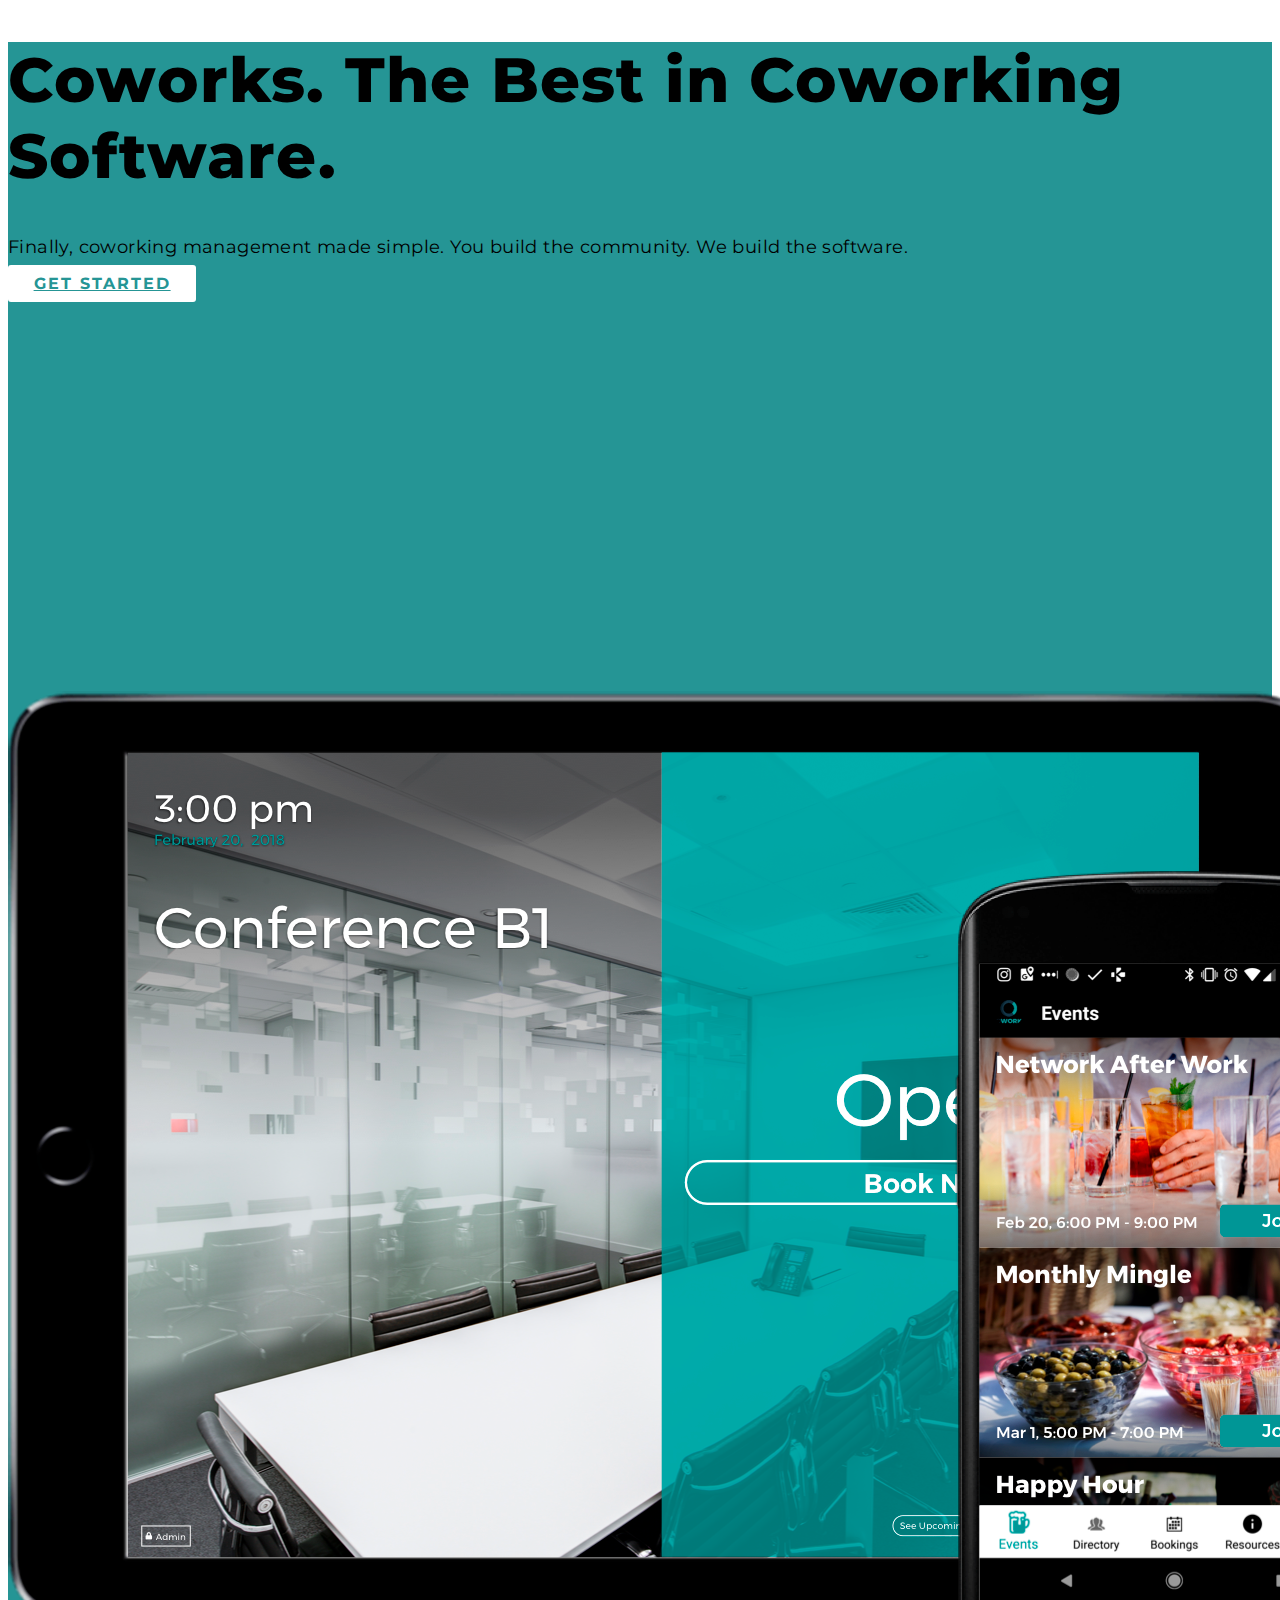
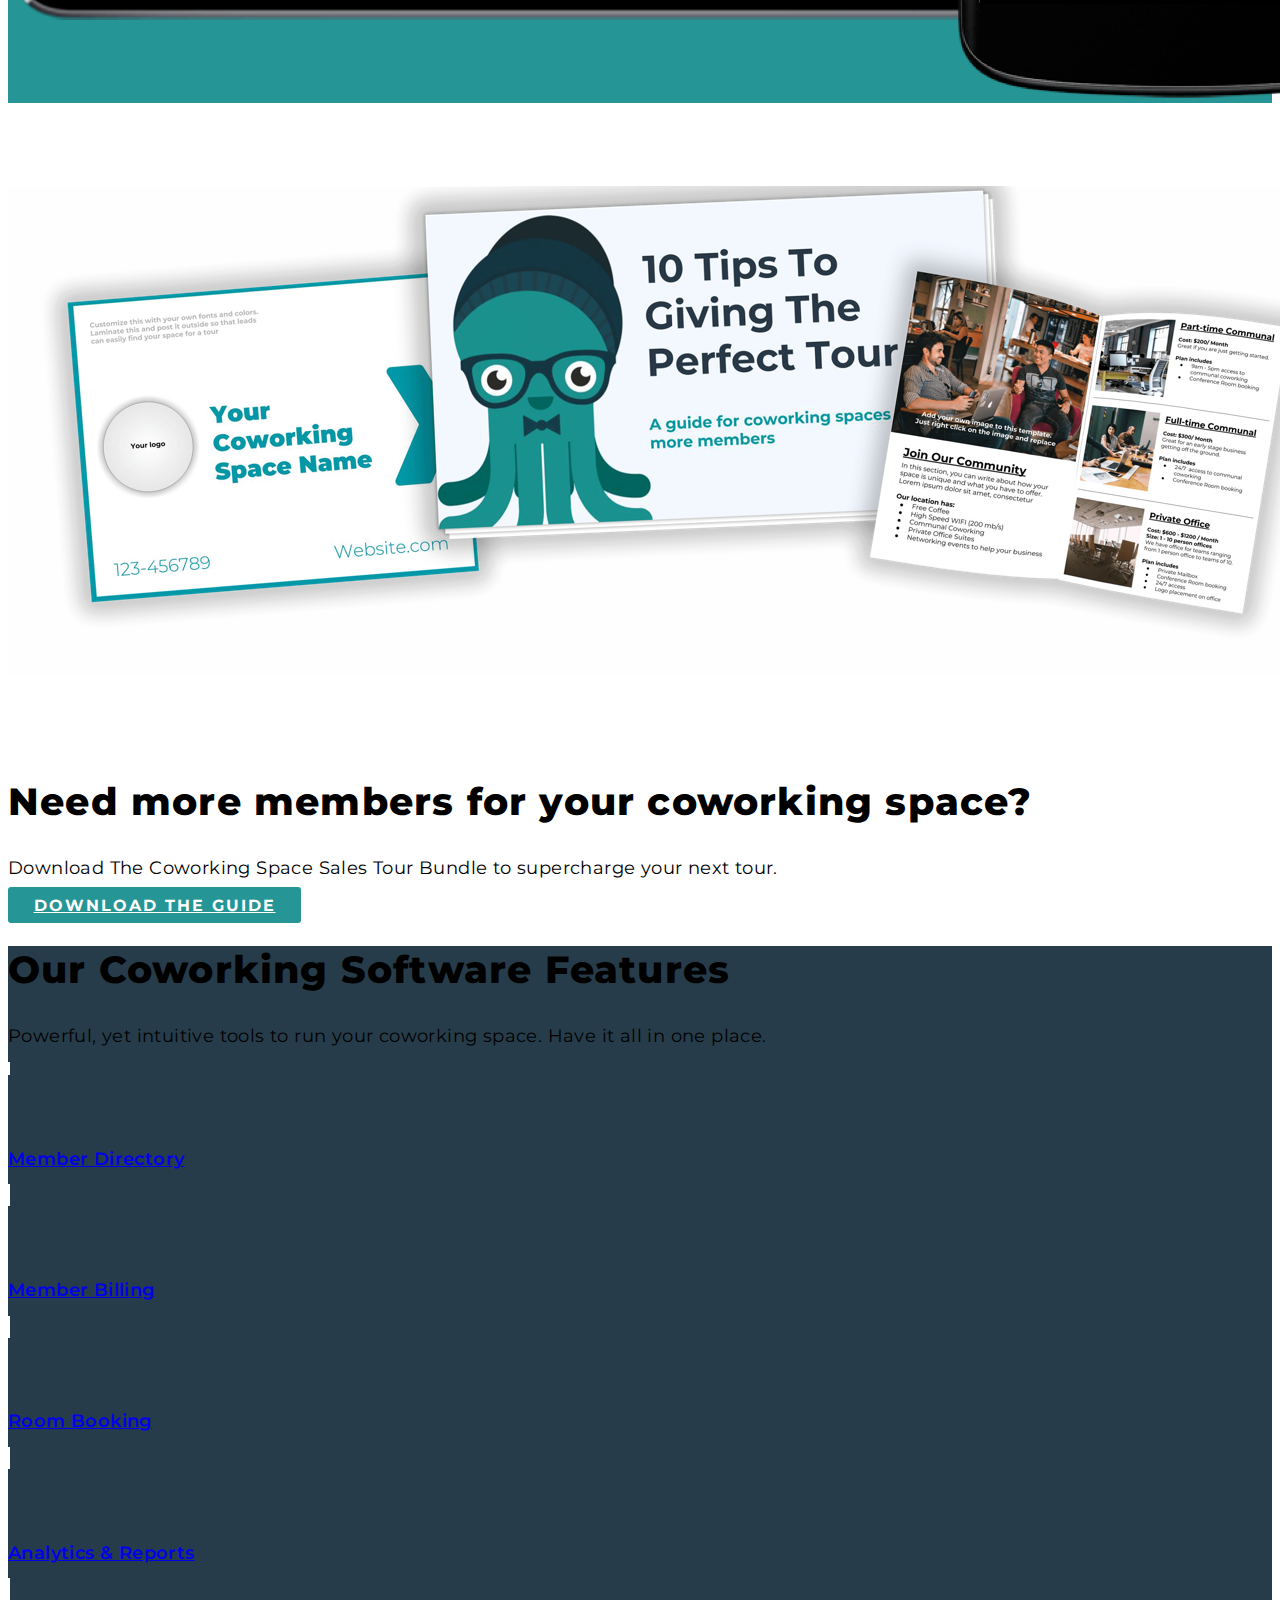
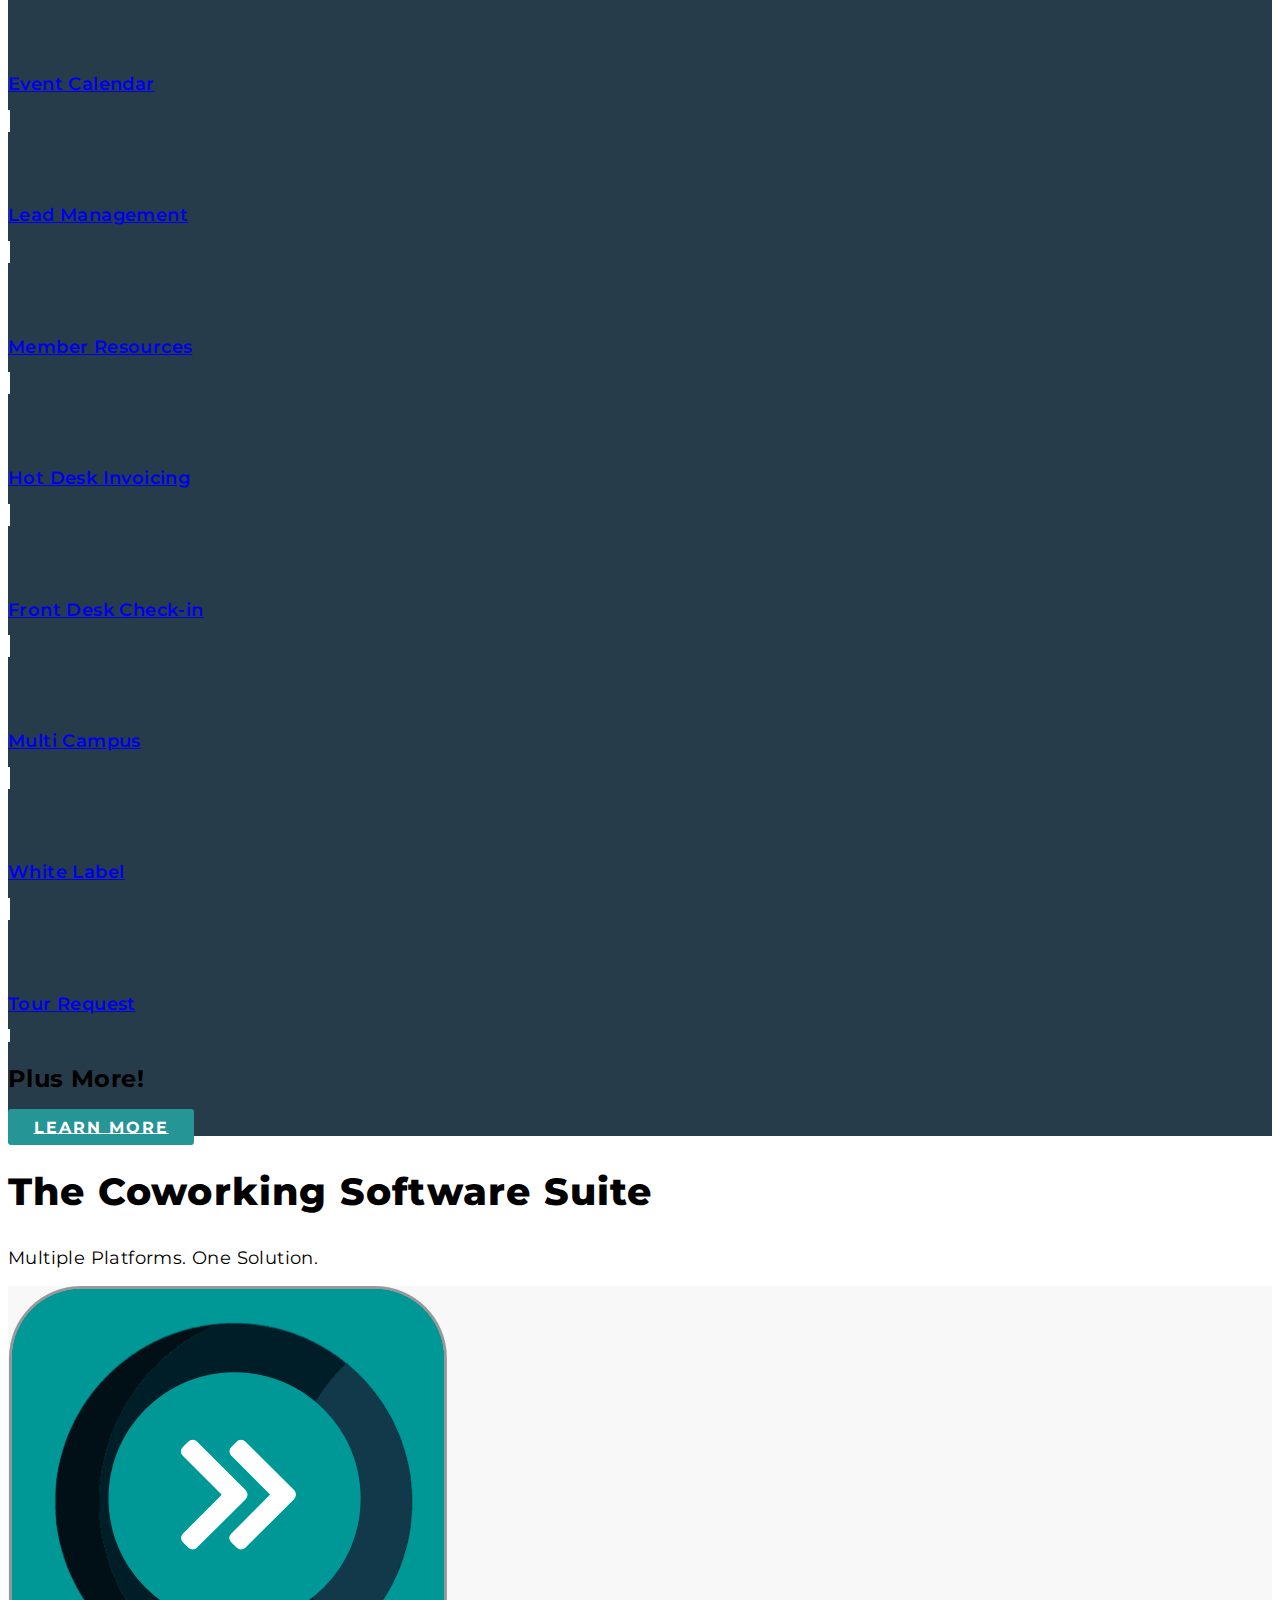
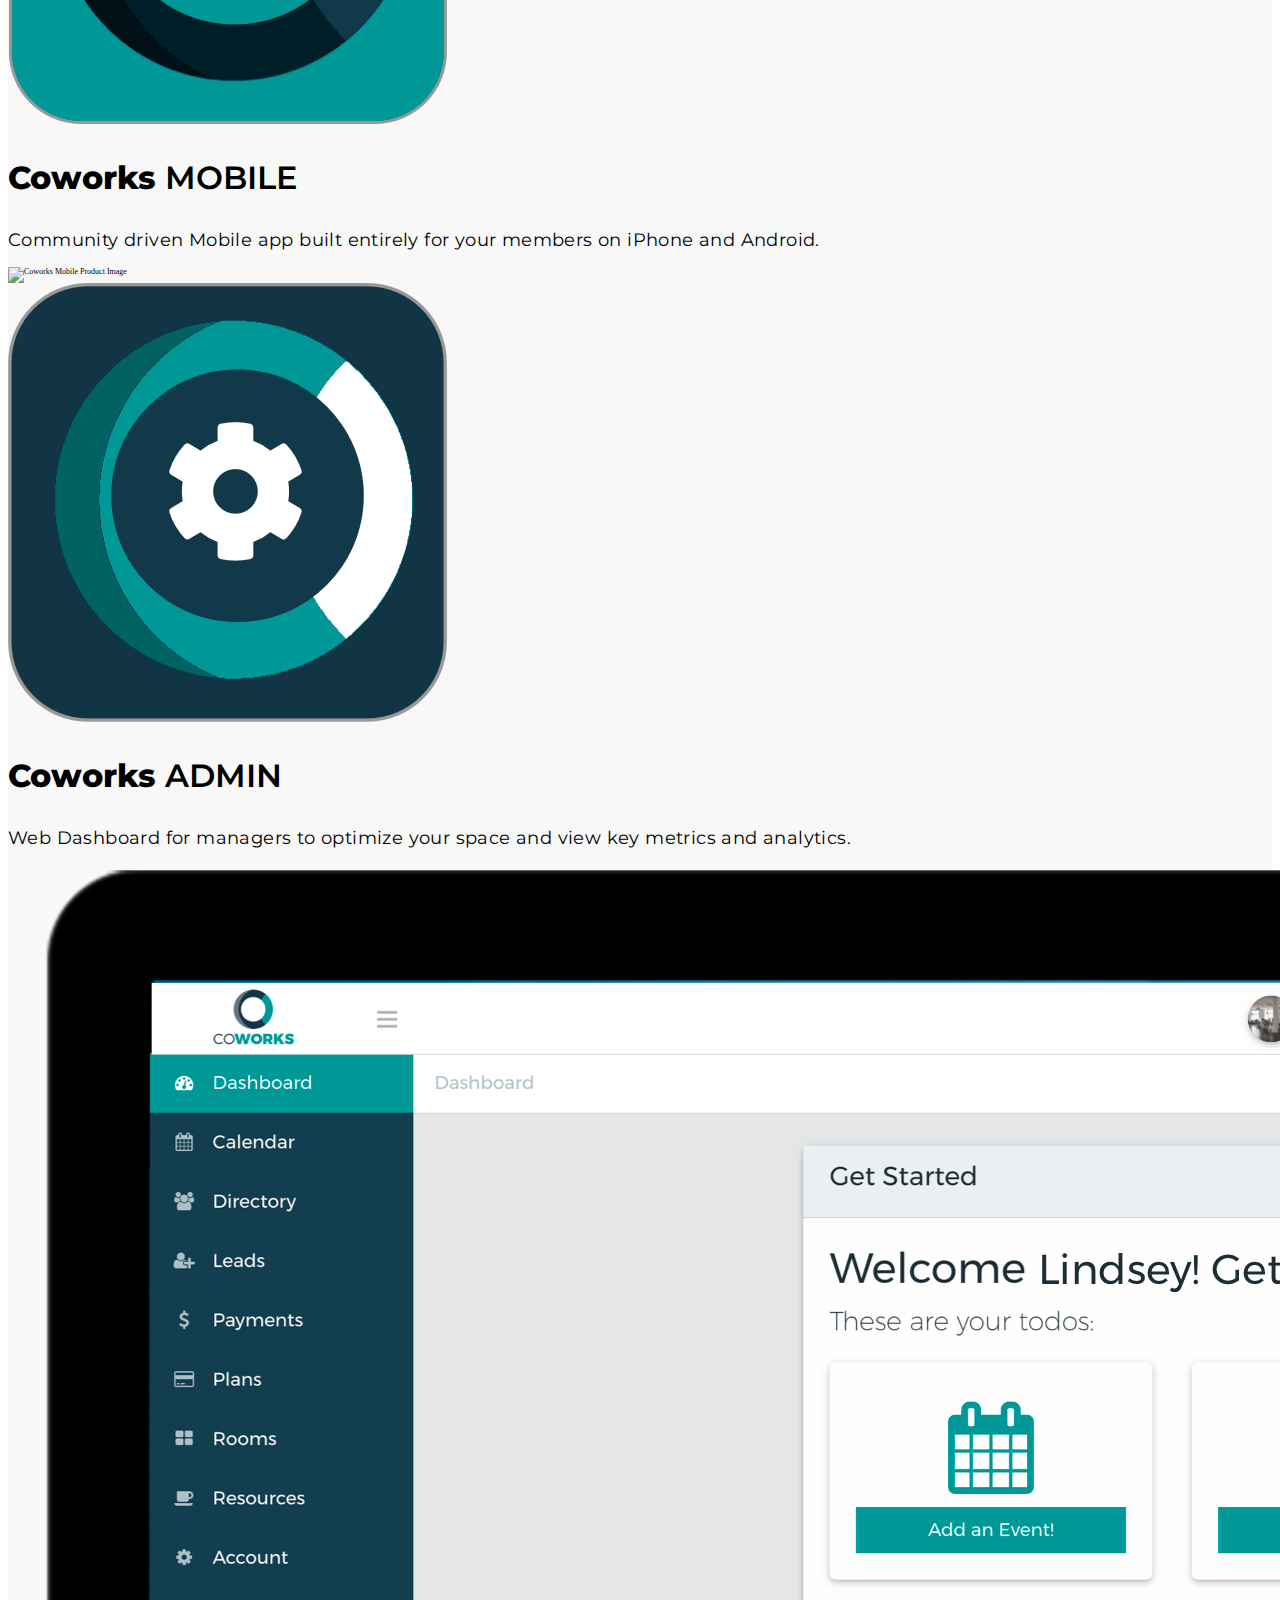
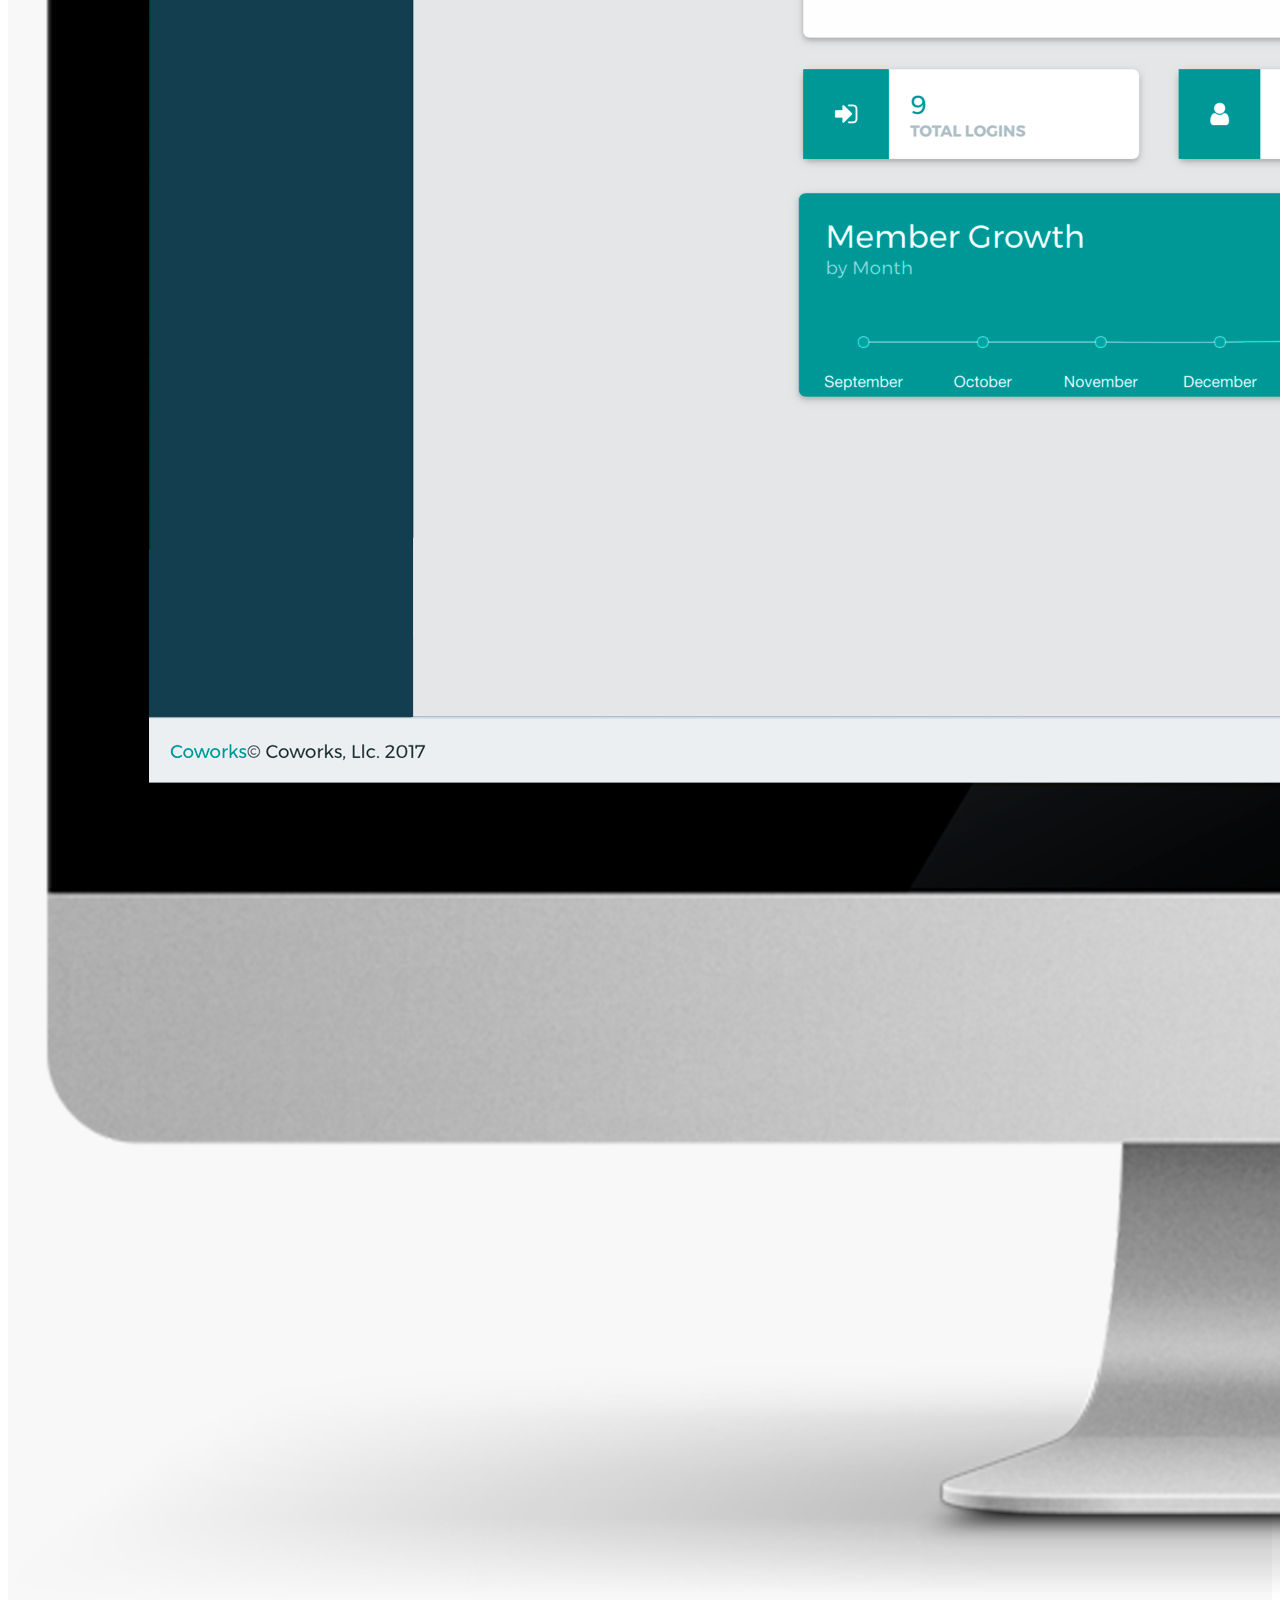
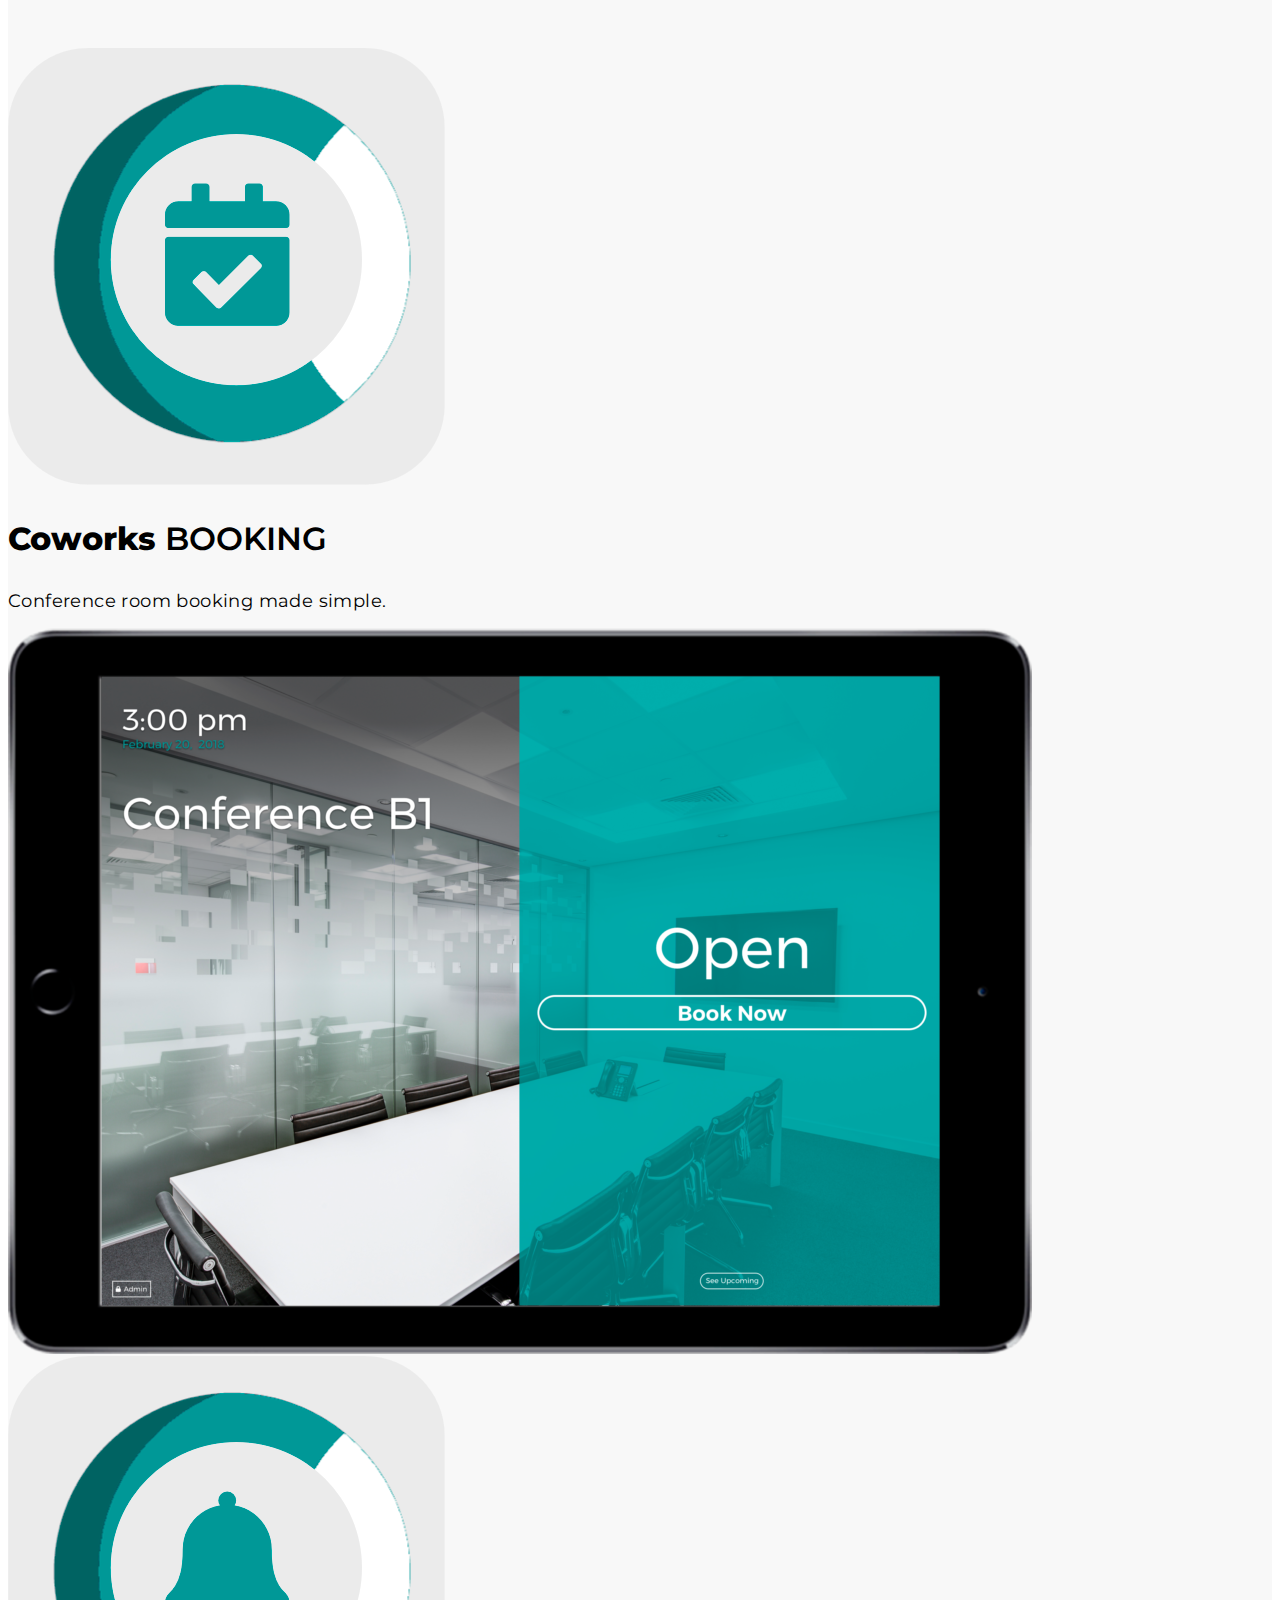
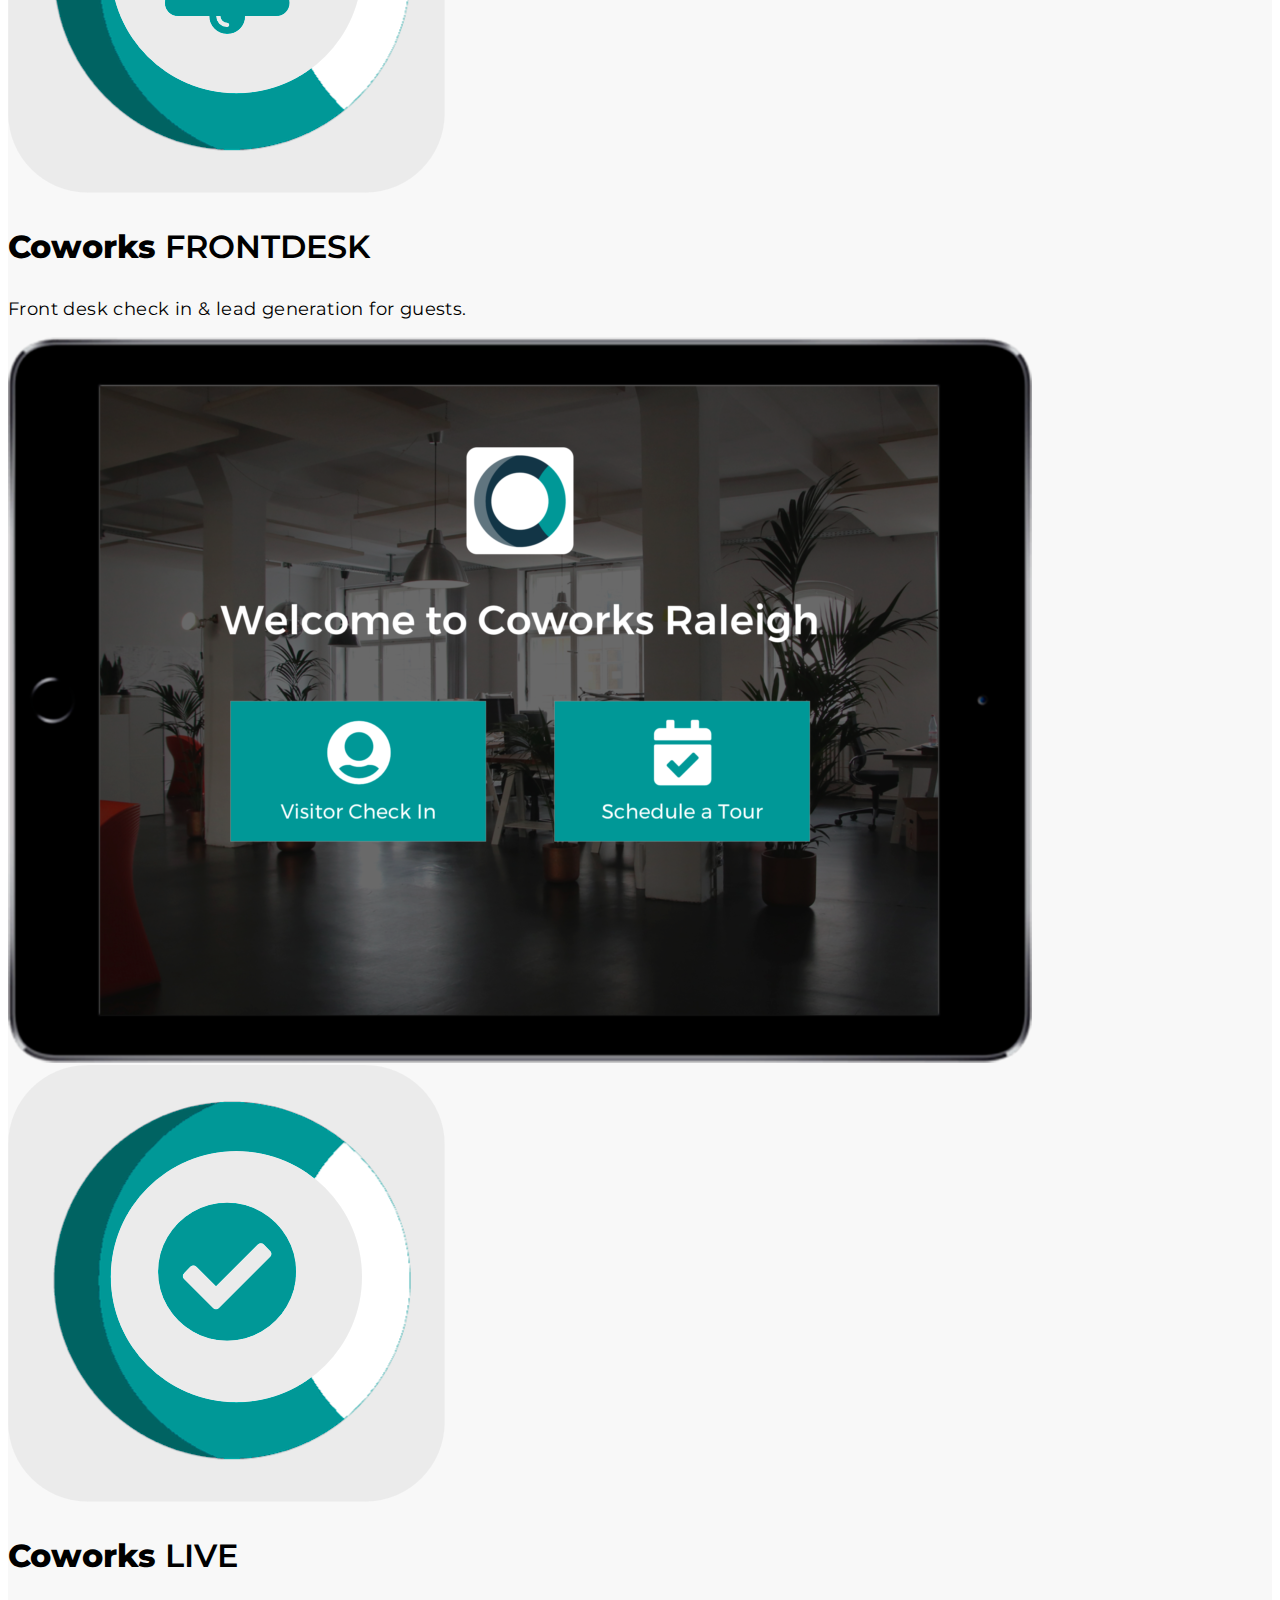
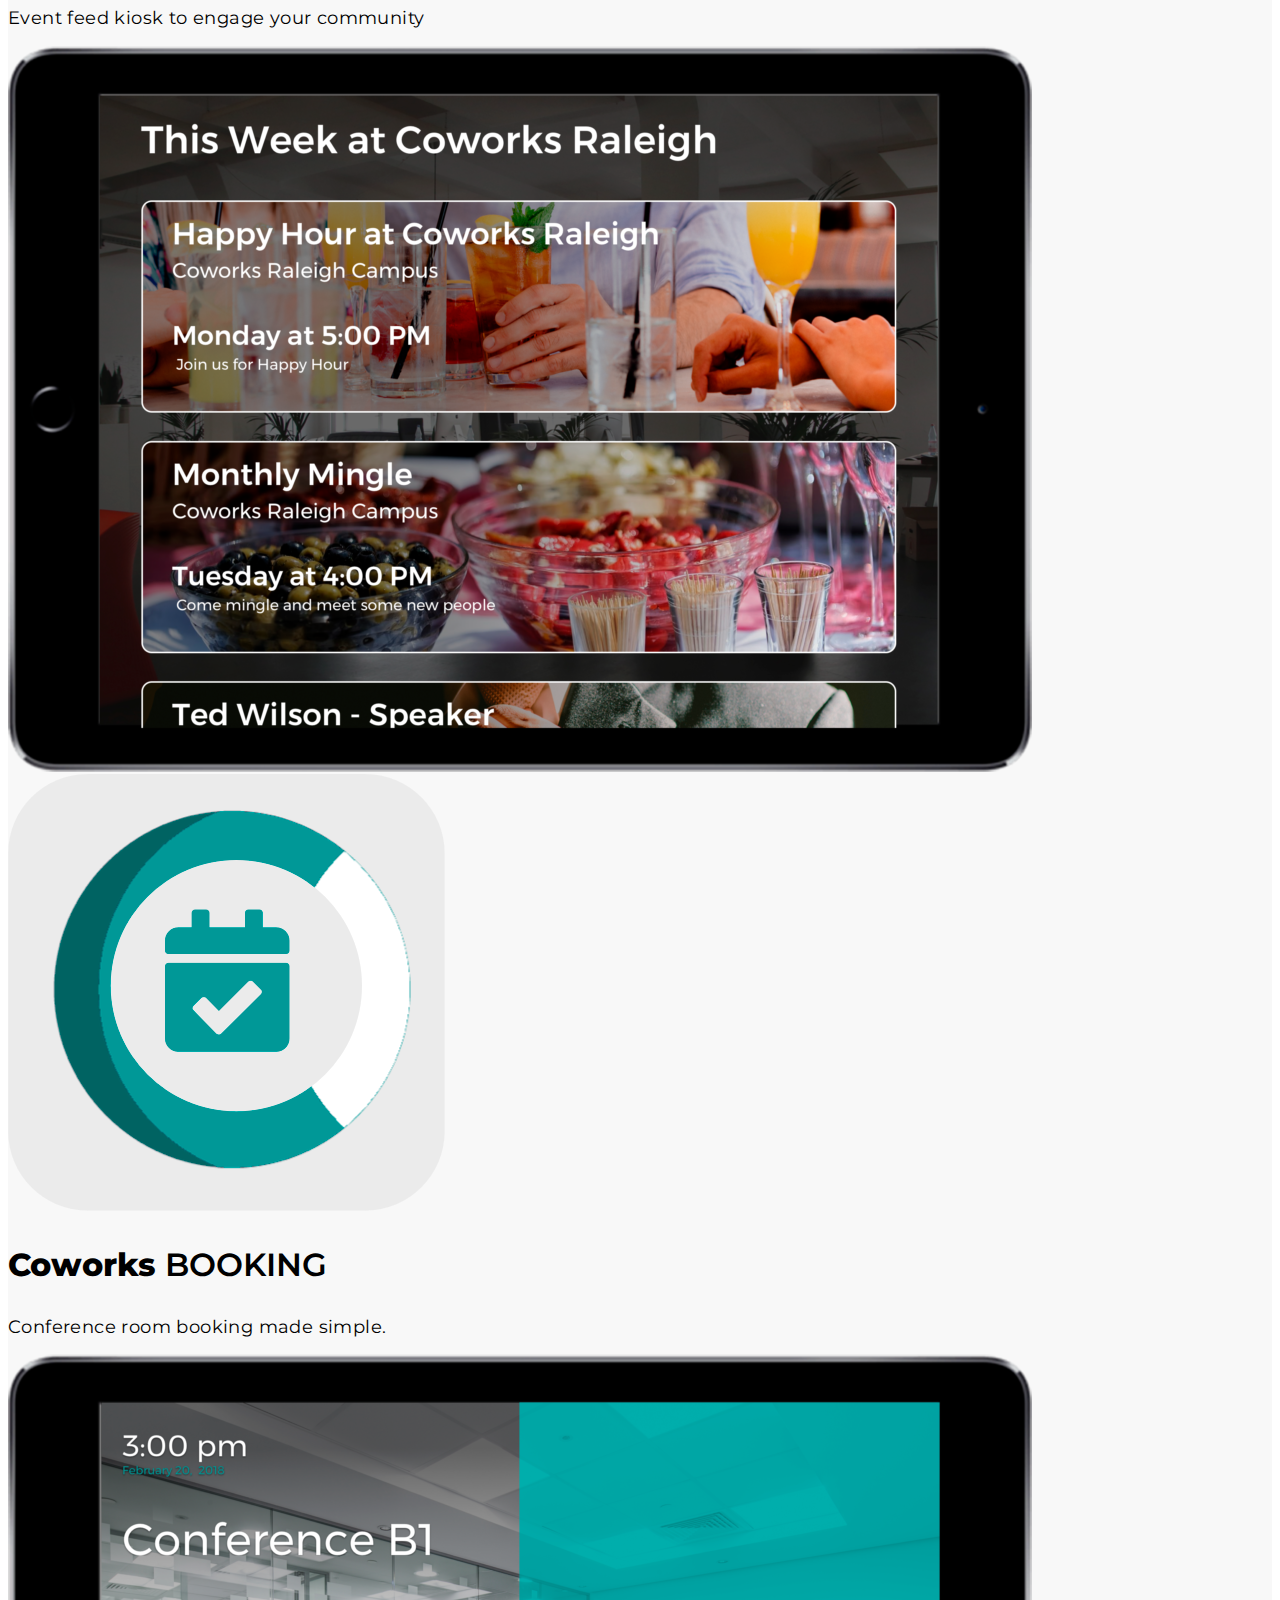
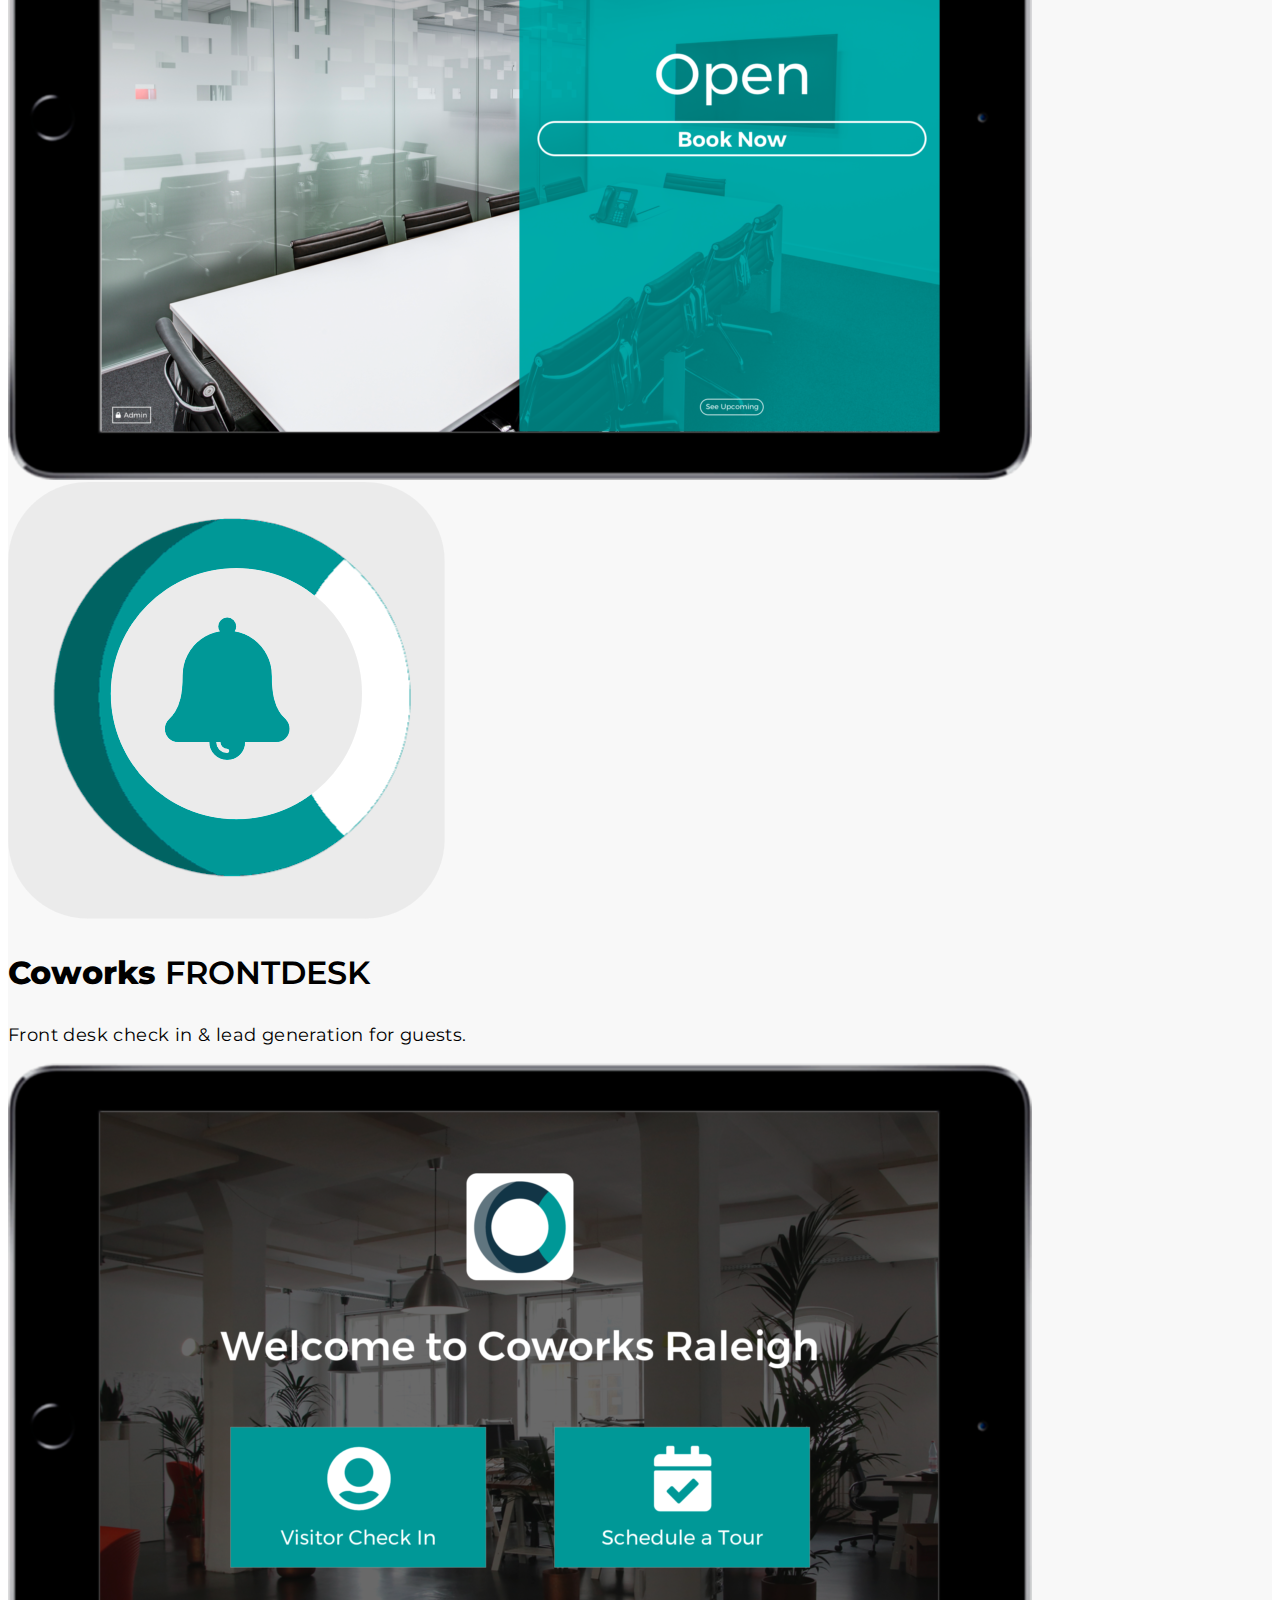
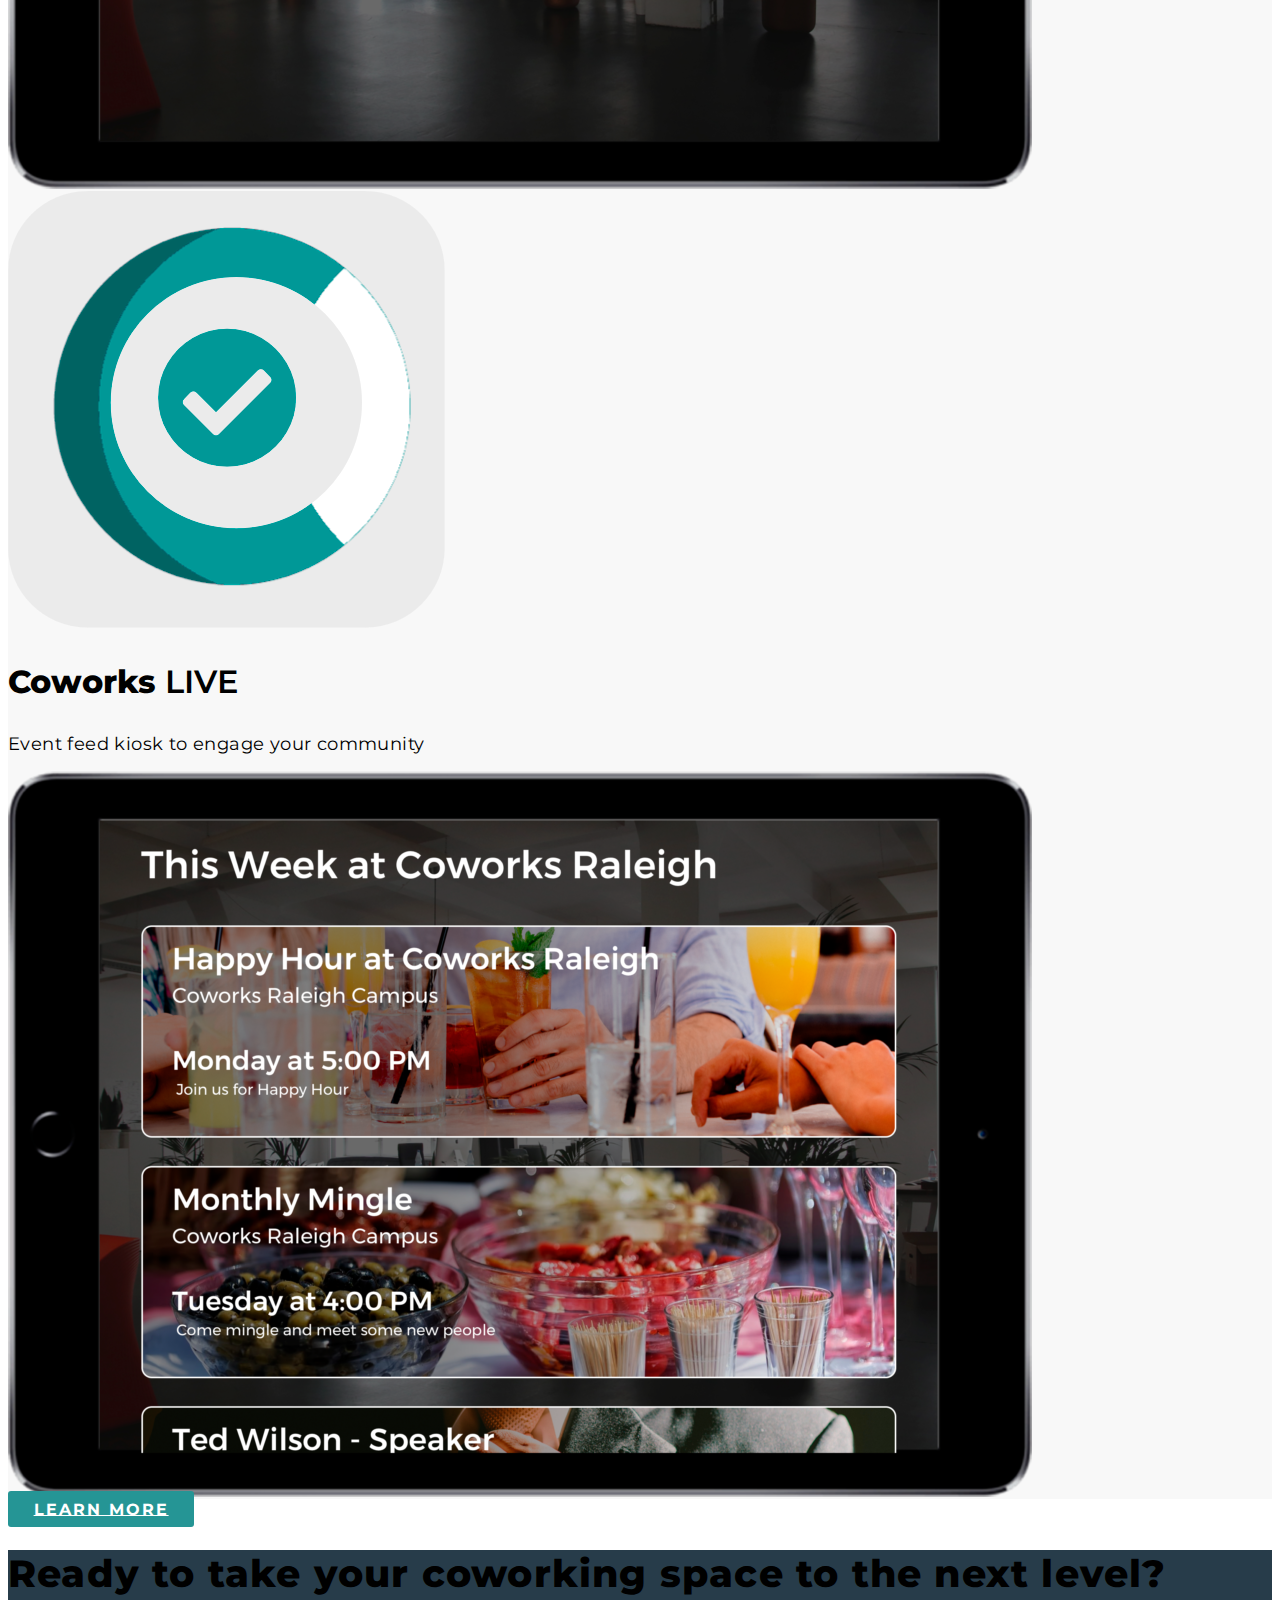
==== commit 620e1cd9: "updates for wordpress" ====
--- a/index.html
+++ b/index.html
@@ -26,7 +26,7 @@
 							<a class="btn btn-primary mt-5 mb-5 mb-lg-0" href="#" role="button">Get Started</a>
 						</div>
 						<div class="col-12 col-lg-6 px-5 py-5">
-							<img class="img-responsive w-100" src="img/coworks_platforms_all.png" alt="Coworks All Platforms Image">
+							<img class="img-responsive w-100" src="img/coworks_platforms_all.png" alt="Coworks All Platforms Hero Image">
 						</div>
 					</div>
 				</div>
@@ -179,7 +179,7 @@
 							</a>
 						</div>
 						<div class="col-6 col-lg-3 my-4 px-4 px-md-4">
-							<a href="/features/#white-label" class="feature-box d-block">
+							<a href="/features/#tour-request" class="feature-box d-block">
 								<div class="p-4 d-flex align-items-center flex-column py-5 my-5">
 									<div>
 										<p class="text-white text-center d-block"><i class="fa fa-map-marker-alt fa-lg fa-3x"></i></p>
@@ -223,12 +223,12 @@
 										</div>
 									</div>
 									<div class="text-center text-md-left">
-									<h3 class="pb-3 mt-5"><strong>Coworks</strong> MOBILE</h3>
-									<p class="pb-5 pb-md-0">Community driven Mobile app built entirely for your members on iPhone and Android.</p>
-								</div>
-									</div>
-								<div class="col-12 col-md-6">
-									<img class="img-responsive w-100" src="img/coworks_coworks-mobile.png" alt="Coworks Product Image">
+										<h3 class="pb-3 mt-5"><strong>Coworks</strong> MOBILE</h3>
+										<p class="pb-5 pb-md-0">Community driven Mobile app built entirely for your members on iPhone and Android.</p>
+									</div>
+								</div>
+								<div class="col-12 col-md-6">
+									<img class="img-responsive w-100" src="img/coworks_coworks-mobile.png" alt="Coworks Mobile Product Image">
 								</div>
 							</div>
 						</div>
@@ -240,16 +240,16 @@
 								<div class="col-12 col-md-6">
 									<div class="row justify-content-center">
 										<div class="col-6 col-md-4 col-lg-3">
-											<img class="img-responsive w-100 mb-5" src="img/coworks_platform_coworks-admin-icon.png" alt="Coworks Mobile Icon">
-										</div>
-									</div>
-									<div class="text-center text-md-left">
-									<h3 class="pb-3 mt-5"><strong>Coworks</strong> ADMIN</h3>
-									<p class="pb-5 pb-md-0">Web Dashboard for managers to optimize your space and view key metrics and analytics.</p>
-								</div>
-									</div>
-								<div class="col-12 col-md-6">
-									<img class="img-responsive w-100" src="img/coworks_coworks-admin.png" alt="Coworks Product Image">
+											<img class="img-responsive w-100 mb-5" src="img/coworks_platform_coworks-admin-icon.png" alt="Coworks Admin Icon">
+										</div>
+									</div>
+									<div class="text-center text-md-left">
+										<h3 class="pb-3 mt-5"><strong>Coworks</strong> ADMIN</h3>
+										<p class="pb-5 pb-md-0">Web Dashboard for managers to optimize your space and view key metrics and analytics.</p>
+									</div>
+								</div>
+								<div class="col-12 col-md-6">
+									<img class="img-responsive w-100" src="img/coworks_coworks-admin.png" alt="Coworks Admin Product Image">
 								</div>
 							</div>
 						</div>
@@ -261,126 +261,127 @@
 								<div class="col bg-grey p-5 justify-content-between">
 									<div class="row justify-content-center px-0">
 										<div class="col-4">
-											<img class="img-responsive w-100 my-3" src="img/coworks_platform_coworks-booking-icon.png" alt="Coworks Mobile Icon">
+											<img class="img-responsive w-100 my-3" src="img/coworks_platform_coworks-booking-icon.png" alt="Coworks booking Icon">
 										</div>
 									</div>
 									<h3 class="pb-1 mt-5 text-center"><strong>Coworks</strong> BOOKING</h3>
 									<p class="text-center pb-5">Conference room booking made simple.</p>
-									<img class="img-responsive w-100" src="img/coworks_coworks-booking-1024x726.png" alt="Coworks Product Image">
+									<img class="img-responsive w-100" src="img/coworks_coworks-booking-1024x726.png" alt="Coworks Booking Product Image">
 								</div>
 								<div class="col bg-grey p-5 mx-5">
 									<div class="row justify-content-center px-0">
 										<div class="col-4">
-											<img class="img-responsive w-100 my-3" src="img/coworks_platform_coworks-front-desk-icon.png" alt="Coworks Mobile Icon">
+											<img class="img-responsive w-100 my-3" src="img/coworks_platform_coworks-front-desk-icon.png" alt="Coworks Front Desk Icon">
 										</div>
 									</div>
 									<h3 class="pb-1 mt-5 text-center"><strong>Coworks</strong> FRONTDESK</h3>
 									<p class="text-center pb-5">Front desk check in & lead generation for guests.</p>
-									<img class="img-responsive w-100" src="img/coworks_coworks-front-desk-1024x726.png" alt="Coworks Product Image">
-								</div><div class="col bg-grey p-5">
+									<img class="img-responsive w-100" src="img/coworks_coworks-front-desk-1024x726.png" alt="Coworks Front Desk Product Image">
+								</div>
+								<div class="col bg-grey p-5">
 									<div class="row justify-content-center px-0">
 										<div class="col-4">
-											<img class="img-responsive w-100 my-3" src="img/coworks_platform_coworks-live-icon.png" alt="Coworks Mobile Icon">
+											<img class="img-responsive w-100 my-3" src="img/coworks_platform_coworks-live-icon.png" alt="Coworks Live Icon">
 										</div>
 									</div>
 									<h3 class="pb-1 mt-5 text-center"><strong>Coworks</strong> LIVE</h3>
 									<p class="text-center pb-5">Event feed kiosk to engage your community</p>
+									<img class="img-responsive w-100" src="img/coworks_coworks-live-1024x726.png" alt="Coworks Live Product Image">
+								</div>
+							</div>
+						</div>
+					</div>
+					<!-- web -->
+					<div class="row justify-content-center my-5 d-flex d-lg-none">
+						<div class="col-12 bg-grey py-5">
+							<div class="row align-items-center p-5">
+								<div class="col-12 col-md-6">
+									<div class="row justify-content-center">
+										<div class="col-6 col-md-4 col-lg-3">
+											<img class="img-responsive w-100 mb-3" src="img/coworks_platform_coworks-booking-icon.png" alt="Coworks Mobile Icon">
+										</div>
+									</div>
+									<div class="text-center text-md-left">
+										<h3 class="pb-3 mt-5"><strong>Coworks</strong> BOOKING</h3>
+										<p class="pb-5 pb-md-0">Conference room booking made simple.</p>
+									</div>
+								</div>
+								<div class="col-12 col-md-6">
+									<img class="img-responsive w-100" src="img/coworks_coworks-booking-1024x726.png" alt="Coworks Product Image">
+								</div>
+							</div>
+						</div>
+					</div>
+					<!-- web -->
+					<div class="row justify-content-center my-5 d-flex d-lg-none">
+						<div class="col-12 bg-grey py-5">
+							<div class="row align-items-center p-5">
+								<div class="col-12 col-md-6">
+									<div class="row justify-content-center">
+										<div class="col-6 col-md-4 col-lg-3">
+											<img class="img-responsive w-100 mb-3" src="img/coworks_platform_coworks-front-desk-icon.png" alt="Coworks Mobile Icon">
+										</div>
+									</div>
+									<div class="text-center text-md-left">
+										<h3 class="pb-3 mt-5"><strong>Coworks</strong> FRONTDESK</h3>
+										<p class="pb-5 pb-md-0">Front desk check in & lead generation for guests.</p>
+									</div>
+								</div>
+								<div class="col-12 col-md-6">
+									<img class="img-responsive w-100" src="img/coworks_coworks-front-desk-1024x726.png" alt="Coworks Product Image">
+								</div>
+							</div>
+						</div>
+					</div>
+					<!-- web -->
+					<div class="row justify-content-center my-5 d-flex d-lg-none">
+						<div class="col-12 bg-grey py-5">
+							<div class="row align-items-center p-5">
+								<div class="col-12 col-md-6">
+									<div class="row justify-content-center">
+										<div class="col-6 col-md-4 col-lg-3">
+											<img class="img-responsive w-100 mb-3" src="img/coworks_platform_coworks-live-icon.png" alt="Coworks Mobile Icon">
+										</div>
+									</div>
+									<div class="text-center text-md-left">
+										<h3 class="pb-3 mt-5"><strong>Coworks</strong> LIVE</h3>
+										<p class="pb-5 pb-md-0">Event feed kiosk to engage your community</p>
+									</div>
+								</div>
+								<div class="col-12 col-md-6">
 									<img class="img-responsive w-100" src="img/coworks_coworks-live-1024x726.png" alt="Coworks Product Image">
 								</div>
 							</div>
 						</div>
-				</div>
-				<!-- web -->
-				<div class="row justify-content-center my-5 d-flex d-lg-none">
-					<div class="col-12 bg-grey py-5">
-						<div class="row align-items-center p-5">
-							<div class="col-12 col-md-6">
-								<div class="row justify-content-center">
-									<div class="col-6 col-md-4 col-lg-3">
-										<img class="img-responsive w-100 mb-3" src="img/coworks_platform_coworks-booking-icon.png" alt="Coworks Mobile Icon">
-									</div>
-								</div>
-								<div class="text-center text-md-left">
-								<h3 class="pb-3 mt-5"><strong>Coworks</strong> BOOKING</h3>
-								<p class="pb-5 pb-md-0">Conference room booking made simple.</p>
-							</div>
-							</div>
-							<div class="col-12 col-md-6">
-								<img class="img-responsive w-100" src="img/coworks_coworks-booking-1024x726.png" alt="Coworks Product Image">
-							</div>
-						</div>
-					</div>
-				</div>
-				<!-- web -->
-				<div class="row justify-content-center my-5 d-flex d-lg-none">
-					<div class="col-12 bg-grey py-5">
-						<div class="row align-items-center p-5">
-							<div class="col-12 col-md-6">
-								<div class="row justify-content-center">
-									<div class="col-6 col-md-4 col-lg-3">
-										<img class="img-responsive w-100 mb-3" src="img/coworks_platform_coworks-front-desk-icon.png" alt="Coworks Mobile Icon">
-									</div>
-								</div>
-								<div class="text-center text-md-left">
-								<h3 class="pb-3 mt-5"><strong>Coworks</strong> FRONTDESK</h3>
-								<p class="pb-5 pb-md-0">Front desk check in & lead generation for guests.</p>
-							</div>
-							</div>
-							<div class="col-12 col-md-6">
-								<img class="img-responsive w-100" src="img/coworks_coworks-front-desk-1024x726.png" alt="Coworks Product Image">
-							</div>
-						</div>
-					</div>
-				</div>
-				<!-- web -->
-				<div class="row justify-content-center my-5 d-flex d-lg-none">
-					<div class="col-12 bg-grey py-5">
-						<div class="row align-items-center p-5">
-							<div class="col-12 col-md-6">
-								<div class="row justify-content-center">
-									<div class="col-6 col-md-4 col-lg-3">
-										<img class="img-responsive w-100 mb-3" src="img/coworks_platform_coworks-live-icon.png" alt="Coworks Mobile Icon">
-									</div>
-								</div>
-								<div class="text-center text-md-left">
-								<h3 class="pb-3 mt-5"><strong>Coworks</strong> LIVE</h3>
-								<p class="pb-5 pb-md-0">Event feed kiosk to engage your community</p>
-							</div>
-							</div>
-							<div class="col-12 col-md-6">
-								<img class="img-responsive w-100" src="img/coworks_coworks-live-1024x726.png" alt="Coworks Product Image">
-							</div>
-						</div>
-					</div>
-				</div>
-				<!-- button -->
-				<div class="row">
-					<div class="col-12 text-center">
-						<a class="btn btn-secondary my-5" href="#" role="button">Learn More</a>
-					</div>
-				</div>
-							</div>
-				<div class="col-0 col-md-1">
-				</div>
-		</div>
+					</div>
+					<!-- button -->
+					<div class="row">
+						<div class="col-12 text-center">
+							<a class="btn btn-secondary my-5" href="#" role="button">Learn More</a>
+						</div>
+					</div>
+				</div>
+				<div class="col-0 col-md-1">
+				</div>
+			</div>
+		</div>
+		<!-- slider -->
+		<!-- call to action -->
+		<div class="container-fluid py-5 px-5 px-md-0 bg-secondary">
+			<div class="row py-5">
+				<div class="col-0 col-md-1">
+				</div>
+				<div class="col-12 col-md-10 text-white text-center">
+					<h2 class="pb-3">Ready to take your coworking space to the next level?</h2>
+					<p>Sign up for a Coworks account today.</p>
+					<a class="btn btn-secondary mt-5" href="#" role="button">Get Started</a>
+				</div>
+				<div class="col-0 col-md-1">
+				</div>
+			</div>
+		</div>
+		<!--  -->
 	</div>
-			<!-- slider -->
-			<!-- call to action -->
-					<div class="container-fluid py-5 px-5 px-md-0 bg-secondary">
-				<div class="row py-5">
-					<div class="col-0 col-md-1">
-					</div>
-					<div class="col-12 col-md-10 text-white text-center">
-						<h2 class="pb-3">Ready to take your coworking space to the next level?</h2>
-						<p>Sign up for a Coworks account today.</p>
-						<a class="btn btn-secondary mt-5" href="#" role="button">Get Started</a>
-					</div>
-					<div class="col-0 col-md-1">
-					</div>
-				</div>
-			</div>
-			<!--  -->
-		</div>
 </body>
 
 </html>
--- a/style/css/style.css
+++ b/style/css/style.css
@@ -1 +1 @@
-@import url("https://fonts.googleapis.com/css?family=Montserrat:300,400,500,600,700,800,900");.bg-primary{background-color:#259595 !important}.bg-secondary{background-color:#273c4a !important}.bg-grey{background-color:#f8f8f8}.bg-lightteal{background-color:#E4F7F7}.brand-teal{color:#259595}.brand-red{color:#e54038}@media (min-width: 992px){.h1,h1{font-family:"Montserrat",Verdana,Arial,Helvetica,sans-serif;font-size:7.8rem;font-weight:800;letter-spacing:.15rem}.h2,h2{font-family:"Montserrat",Verdana,Arial,Helvetica,sans-serif;font-size:4.8rem;font-weight:800;letter-spacing:.15rem}.h3,h3{font-family:"Montserrat",Verdana,Arial,Helvetica,sans-serif;font-size:4rem;font-weight:600}.h4,h4{font-family:"Montserrat",Verdana,Arial,Helvetica,sans-serif;font-size:2.8rem;font-weight:700}.h5,h5{font-family:"Montserrat",Verdana,Arial,Helvetica,sans-serif;font-size:2.6rem;font-weight:500}.h6,h6{font-family:"Montserrat",Verdana,Arial,Helvetica,sans-serif;font-size:2.2rem;font-weight:600;letter-spacing:.05rem}.p,p{font-family:"Montserrat",Verdana,Arial,Helvetica,sans-serif;font-size:2.2rem;font-weight:400;letter-spacing:.05rem}.link{font-family:"Montserrat",Verdana,Arial,Helvetica,sans-serif;color:#259595;font-size:2rem;font-weight:600}.link:hover{text-decoration:none;color:#39cece}}@media (min-width: 768px) and (max-width: 991px){.h1,h1{font-family:"Montserrat",Verdana,Arial,Helvetica,sans-serif;font-size:6.4rem;font-weight:800;letter-spacing:.15rem}.h2,h2{font-family:"Montserrat",Verdana,Arial,Helvetica,sans-serif;font-size:4rem;font-weight:800;letter-spacing:.15rem}.h3,h3{font-family:"Montserrat",Verdana,Arial,Helvetica,sans-serif;font-size:3rem;font-weight:600}.h4,h4{font-family:"Montserrat",Verdana,Arial,Helvetica,sans-serif;font-size:2.6rem;font-weight:700}.h5,h5{font-family:"Montserrat",Verdana,Arial,Helvetica,sans-serif;font-size:2.6rem;font-weight:500}.h6,h6{font-family:"Montserrat",Verdana,Arial,Helvetica,sans-serif;font-size:2rem;font-weight:600;letter-spacing:.05rem}.p,p{font-family:"Montserrat",Verdana,Arial,Helvetica,sans-serif;font-size:2rem;font-weight:400;letter-spacing:.05rem}.link{font-family:"Montserrat",Verdana,Arial,Helvetica,sans-serif;color:#259595;font-size:2rem;font-weight:700}.link:hover{text-decoration:none;color:#39cece}}@media (max-width: 767px){.h1,h1{font-family:"Montserrat",Verdana,Arial,Helvetica,sans-serif;font-size:6rem;font-weight:800;letter-spacing:.15rem}.h2,h2{font-family:"Montserrat",Verdana,Arial,Helvetica,sans-serif;font-size:4.2rem;font-weight:800;letter-spacing:.15rem}.h3,h3{font-family:"Montserrat",Verdana,Arial,Helvetica,sans-serif;font-size:3.8rem;font-weight:600}.h4,h4{font-family:"Montserrat",Verdana,Arial,Helvetica,sans-serif;font-size:2.8rem;font-weight:700}.h5,h5{font-family:"Montserrat",Verdana,Arial,Helvetica,sans-serif;font-size:2.4rem;font-weight:500}.h6,h6{font-family:"Montserrat",Verdana,Arial,Helvetica,sans-serif;font-size:2rem;font-weight:600;letter-spacing:.05rem}.p,p{font-family:"Montserrat",Verdana,Arial,Helvetica,sans-serif;font-size:2rem;font-weight:400;letter-spacing:.05rem}.link{font-family:"Montserrat",Verdana,Arial,Helvetica,sans-serif;color:#259595;font-size:1.8rem;font-weight:700}.link:hover{text-decoration:none;color:#39cece}}.strong,strong{font-weight:800}.regular{font-weight:500}@media (min-width: 992px){html{font-size:10px}}@media (min-width: 768px), (max-width: 991px){html{font-size:8px}}@media (max-width: 767px){html{font-size:6px}}.row{margin-left:0px;margin-right:0px}@media (min-width: 768px){.btn-primary{background-color:white;border-radius:3px 3px 3px 3px;border-color:white;color:#259595;font-family:"Montserrat",Verdana,Arial,Helvetica,sans-serif;font-weight:700;letter-spacing:.25rem;font-size:2rem;text-transform:uppercase;padding:1.1rem 3.2rem}.btn-primary:hover{background-color:#d9d9d9;color:#259595;font-family:"Montserrat",Verdana,Arial,Helvetica,sans-serif;font-size:2rem;border-color:#d9d9d9 !important}.btn-primary:active{background-color:#d9d9d9 !important;color:#259595 !important;font-family:"Montserrat",Verdana,Arial,Helvetica,sans-serif !important;font-size:2rem;border-color:#d9d9d9 !important;box-shadow:0 0 0 0.2rem rgba(0,0,0,0.15) !important}.btn-secondary{background-color:#259595;border-radius:3px 3px 3px 3px;border-color:#259595;color:white;font-family:"Montserrat",Verdana,Arial,Helvetica,sans-serif;text-transform:uppercase;font-weight:700;letter-spacing:.25rem;font-size:2rem;padding:1.1rem 3.2rem}.btn-secondary:hover{background-color:#39cece;color:white;border-color:#39cece !important}.btn-secondary:active{background-color:#39cece !important;color:white;border-color:#39cece !important;box-shadow:0 0 0 0.2rem rgba(0,0,0,0.2) !important}.btn-feature{background-color:#259595;border-radius:3px 3px 3px 3px;border-color:#259595;color:white;font-family:"Montserrat",Verdana,Arial,Helvetica,sans-serif;font-weight:500;font-size:2rem;padding:1rem 1.5rem}.btn-feature:hover{background-color:#39cece;color:white;border-color:#39cece !important}.btn-feature:active{background-color:#39cece !important;color:white;border-color:#39cece !important;box-shadow:0 0 0 0.2rem rgba(0,0,0,0.2) !important}}@media (max-width: 767px){.btn-primary{background-color:white;border-radius:3px 3px 3px 3px;border-color:white;color:#259595;font-family:"Montserrat",Verdana,Arial,Helvetica,sans-serif;font-weight:700;letter-spacing:.25rem;text-transform:uppercase;font-size:2.2rem;padding:1.5rem 4rem}.btn-primary:hover{background-color:#d9d9d9;color:#259595;font-family:"Montserrat",Verdana,Arial,Helvetica,sans-serif;font-size:2.2rem;border-color:#d9d9d9 !important}.btn-primary:active{background-color:#d9d9d9 !important;color:#259595 !important;font-family:"Montserrat",Verdana,Arial,Helvetica,sans-serif !important;font-size:2.2rem;border-color:#d9d9d9 !important;box-shadow:0 0 0 0.2rem rgba(0,0,0,0.15) !important}.btn-secondary{background-color:#259595;border-radius:3px 3px 3px 3px;border-color:#259595;color:white;font-family:"Montserrat",Verdana,Arial,Helvetica,sans-serif;font-weight:700;letter-spacing:.25rem;text-transform:uppercase;font-size:2.2rem;padding:1.5rem 4rem}.btn-secondary:hover{background-color:#39cece;color:white;font-size:2.2rem;border-color:#39cece !important}.btn-secondary:active{background-color:#39cece !important;color:white;font-size:2.2rem;border-color:#39cece !important;box-shadow:0 0 0 0.2rem rgba(0,0,0,0.2) !important}.btn-feature{background-color:#259595;border-radius:3px 3px 3px 3px;border-color:#259595;color:white;font-family:"Montserrat",Verdana,Arial,Helvetica,sans-serif;font-weight:500;font-size:2rem;padding:1rem 1.5rem}.btn-feature:hover{background-color:#39cece;color:white;border-color:#39cece !important}.btn-feature:active{background-color:#39cece !important;color:white;border-color:#39cece !important;box-shadow:0 0 0 0.2rem rgba(0,0,0,0.2) !important}}.radius{border:0px solid #f8f8f8;border-radius:7px}.radiustop{border:0px solid #f8f8f8;border-radius:7px 7px 0px 0px}.nav-pills .nav-link.active{background-color:#259595;border-radius:0px;overflow:hidden}.nav-link:hover{color:#259595}.nav-pills{border:2px solid #259595;border-radius:40px;overflow:hidden}.feature-box{border:solid 2px #fff}.feature-box:hover{background-color:#687680;text-decoration:none}.feature-box:active{background-color:#687680;text-decoration:none}@media (min-width: 992px){.header{background-color:#259595;min-height:30vh}}@media (min-width: 768px) and (max-width: 991px){.header{background-color:#259595;min-height:20vh}}@media (max-width: 767px){.header{background-color:#259595}}.colfive{width:20%}.colthree{width:30%}.drop{-webkit-filter:drop-shadow(0rem 0rem 0.2rem rgba(0,0,0,0.15)) !important;filter:drop-shadow(0rem 0rem 0.2rem rgba(0,0,0,0.15)) !important}.fa,.fas,.far,.fal,.fab{-moz-osx-font-smoothing:grayscale;-webkit-font-smoothing:antialiased;display:inline-block;font-style:normal;font-variant:normal;text-rendering:auto;line-height:1}.fa-lg{font-size:1.33333em;line-height:.75em;vertical-align:-.0667em}.fa-xs{font-size:.75em}.fa-sm{font-size:.875em}.fa-1x{font-size:1em}.fa-2x{font-size:2em}.fa-3x{font-size:3em}.fa-4x{font-size:4em}.fa-5x{font-size:5em}.fa-6x{font-size:6em}.fa-7x{font-size:7em}.fa-8x{font-size:8em}.fa-9x{font-size:9em}.fa-10x{font-size:10em}.fa-fw{text-align:center;width:1.25em}.fa-ul{list-style-type:none;margin-left:2.5em;padding-left:0}.fa-ul>li{position:relative}.fa-li{left:-2em;position:absolute;text-align:center;width:2em;line-height:inherit}.fa-border{border:solid 0.08em #eee;border-radius:.1em;padding:.2em .25em .15em}.fa-pull-left{float:left}.fa-pull-right{float:right}.fa.fa-pull-left,.fas.fa-pull-left,.far.fa-pull-left,.fal.fa-pull-left,.fab.fa-pull-left{margin-right:.3em}.fa.fa-pull-right,.fas.fa-pull-right,.far.fa-pull-right,.fal.fa-pull-right,.fab.fa-pull-right{margin-left:.3em}.fa-spin{animation:fa-spin 2s infinite linear}.fa-pulse{animation:fa-spin 1s infinite steps(8)}@keyframes fa-spin{0%{transform:rotate(0deg)}100%{transform:rotate(360deg)}}.fa-rotate-90{-ms-filter:"progid:DXImageTransform.Microsoft.BasicImage(rotation=1)";transform:rotate(90deg)}.fa-rotate-180{-ms-filter:"progid:DXImageTransform.Microsoft.BasicImage(rotation=2)";transform:rotate(180deg)}.fa-rotate-270{-ms-filter:"progid:DXImageTransform.Microsoft.BasicImage(rotation=3)";transform:rotate(270deg)}.fa-flip-horizontal{-ms-filter:"progid:DXImageTransform.Microsoft.BasicImage(rotation=0, mirror=1)";transform:scale(-1, 1)}.fa-flip-vertical{-ms-filter:"progid:DXImageTransform.Microsoft.BasicImage(rotation=2, mirror=1)";transform:scale(1, -1)}.fa-flip-both,.fa-flip-horizontal.fa-flip-vertical{-ms-filter:"progid:DXImageTransform.Microsoft.BasicImage(rotation=2, mirror=1)";transform:scale(-1, -1)}:root .fa-rotate-90,:root .fa-rotate-180,:root .fa-rotate-270,:root .fa-flip-horizontal,:root .fa-flip-vertical,:root .fa-flip-both{filter:none}.fa-stack{display:inline-block;height:2em;line-height:2em;position:relative;vertical-align:middle;width:2.5em}.fa-stack-1x,.fa-stack-2x{left:0;position:absolute;text-align:center;width:100%}.fa-stack-1x{line-height:inherit}.fa-stack-2x{font-size:2em}.fa-inverse{color:#fff}.fa-500px:before{content:"\f26e"}.fa-abacus:before{content:"\f640"}.fa-accessible-icon:before{content:"\f368"}.fa-accusoft:before{content:"\f369"}.fa-acorn:before{content:"\f6ae"}.fa-acquisitions-incorporated:before{content:"\f6af"}.fa-ad:before{content:"\f641"}.fa-address-book:before{content:"\f2b9"}.fa-address-card:before{content:"\f2bb"}.fa-adjust:before{content:"\f042"}.fa-adn:before{content:"\f170"}.fa-adobe:before{content:"\f778"}.fa-adversal:before{content:"\f36a"}.fa-affiliatetheme:before{content:"\f36b"}.fa-air-freshener:before{content:"\f5d0"}.fa-alarm-clock:before{content:"\f34e"}.fa-algolia:before{content:"\f36c"}.fa-alicorn:before{content:"\f6b0"}.fa-align-center:before{content:"\f037"}.fa-align-justify:before{content:"\f039"}.fa-align-left:before{content:"\f036"}.fa-align-right:before{content:"\f038"}.fa-alipay:before{content:"\f642"}.fa-allergies:before{content:"\f461"}.fa-amazon:before{content:"\f270"}.fa-amazon-pay:before{content:"\f42c"}.fa-ambulance:before{content:"\f0f9"}.fa-american-sign-language-interpreting:before{content:"\f2a3"}.fa-amilia:before{content:"\f36d"}.fa-analytics:before{content:"\f643"}.fa-anchor:before{content:"\f13d"}.fa-android:before{content:"\f17b"}.fa-angel:before{content:"\f779"}.fa-angellist:before{content:"\f209"}.fa-angle-double-down:before{content:"\f103"}.fa-angle-double-left:before{content:"\f100"}.fa-angle-double-right:before{content:"\f101"}.fa-angle-double-up:before{content:"\f102"}.fa-angle-down:before{content:"\f107"}.fa-angle-left:before{content:"\f104"}.fa-angle-right:before{content:"\f105"}.fa-angle-up:before{content:"\f106"}.fa-angry:before{content:"\f556"}.fa-angrycreative:before{content:"\f36e"}.fa-angular:before{content:"\f420"}.fa-ankh:before{content:"\f644"}.fa-app-store:before{content:"\f36f"}.fa-app-store-ios:before{content:"\f370"}.fa-apper:before{content:"\f371"}.fa-apple:before{content:"\f179"}.fa-apple-alt:before{content:"\f5d1"}.fa-apple-crate:before{content:"\f6b1"}.fa-apple-pay:before{content:"\f415"}.fa-archive:before{content:"\f187"}.fa-archway:before{content:"\f557"}.fa-arrow-alt-circle-down:before{content:"\f358"}.fa-arrow-alt-circle-left:before{content:"\f359"}.fa-arrow-alt-circle-right:before{content:"\f35a"}.fa-arrow-alt-circle-up:before{content:"\f35b"}.fa-arrow-alt-down:before{content:"\f354"}.fa-arrow-alt-from-bottom:before{content:"\f346"}.fa-arrow-alt-from-left:before{content:"\f347"}.fa-arrow-alt-from-right:before{content:"\f348"}.fa-arrow-alt-from-top:before{content:"\f349"}.fa-arrow-alt-left:before{content:"\f355"}.fa-arrow-alt-right:before{content:"\f356"}.fa-arrow-alt-square-down:before{content:"\f350"}.fa-arrow-alt-square-left:before{content:"\f351"}.fa-arrow-alt-square-right:before{content:"\f352"}.fa-arrow-alt-square-up:before{content:"\f353"}.fa-arrow-alt-to-bottom:before{content:"\f34a"}.fa-arrow-alt-to-left:before{content:"\f34b"}.fa-arrow-alt-to-right:before{content:"\f34c"}.fa-arrow-alt-to-top:before{content:"\f34d"}.fa-arrow-alt-up:before{content:"\f357"}.fa-arrow-circle-down:before{content:"\f0ab"}.fa-arrow-circle-left:before{content:"\f0a8"}.fa-arrow-circle-right:before{content:"\f0a9"}.fa-arrow-circle-up:before{content:"\f0aa"}.fa-arrow-down:before{content:"\f063"}.fa-arrow-from-bottom:before{content:"\f342"}.fa-arrow-from-left:before{content:"\f343"}.fa-arrow-from-right:before{content:"\f344"}.fa-arrow-from-top:before{content:"\f345"}.fa-arrow-left:before{content:"\f060"}.fa-arrow-right:before{content:"\f061"}.fa-arrow-square-down:before{content:"\f339"}.fa-arrow-square-left:before{content:"\f33a"}.fa-arrow-square-right:before{content:"\f33b"}.fa-arrow-square-up:before{content:"\f33c"}.fa-arrow-to-bottom:before{content:"\f33d"}.fa-arrow-to-left:before{content:"\f33e"}.fa-arrow-to-right:before{content:"\f340"}.fa-arrow-to-top:before{content:"\f341"}.fa-arrow-up:before{content:"\f062"}.fa-arrows:before{content:"\f047"}.fa-arrows-alt:before{content:"\f0b2"}.fa-arrows-alt-h:before{content:"\f337"}.fa-arrows-alt-v:before{content:"\f338"}.fa-arrows-h:before{content:"\f07e"}.fa-arrows-v:before{content:"\f07d"}.fa-artstation:before{content:"\f77a"}.fa-assistive-listening-systems:before{content:"\f2a2"}.fa-asterisk:before{content:"\f069"}.fa-asymmetrik:before{content:"\f372"}.fa-at:before{content:"\f1fa"}.fa-atlas:before{content:"\f558"}.fa-atlassian:before{content:"\f77b"}.fa-atom:before{content:"\f5d2"}.fa-atom-alt:before{content:"\f5d3"}.fa-audible:before{content:"\f373"}.fa-audio-description:before{content:"\f29e"}.fa-autoprefixer:before{content:"\f41c"}.fa-avianex:before{content:"\f374"}.fa-aviato:before{content:"\f421"}.fa-award:before{content:"\f559"}.fa-aws:before{content:"\f375"}.fa-axe:before{content:"\f6b2"}.fa-axe-battle:before{content:"\f6b3"}.fa-baby:before{content:"\f77c"}.fa-baby-carriage:before{content:"\f77d"}.fa-backpack:before{content:"\f5d4"}.fa-backspace:before{content:"\f55a"}.fa-backward:before{content:"\f04a"}.fa-bacon:before{content:"\f7e5"}.fa-badge:before{content:"\f335"}.fa-badge-check:before{content:"\f336"}.fa-badge-dollar:before{content:"\f645"}.fa-badge-percent:before{content:"\f646"}.fa-badger-honey:before{content:"\f6b4"}.fa-balance-scale:before{content:"\f24e"}.fa-balance-scale-left:before{content:"\f515"}.fa-balance-scale-right:before{content:"\f516"}.fa-ball-pile:before{content:"\f77e"}.fa-ballot:before{content:"\f732"}.fa-ballot-check:before{content:"\f733"}.fa-ban:before{content:"\f05e"}.fa-band-aid:before{content:"\f462"}.fa-bandcamp:before{content:"\f2d5"}.fa-barcode:before{content:"\f02a"}.fa-barcode-alt:before{content:"\f463"}.fa-barcode-read:before{content:"\f464"}.fa-barcode-scan:before{content:"\f465"}.fa-bars:before{content:"\f0c9"}.fa-baseball:before{content:"\f432"}.fa-baseball-ball:before{content:"\f433"}.fa-basketball-ball:before{content:"\f434"}.fa-basketball-hoop:before{content:"\f435"}.fa-bat:before{content:"\f6b5"}.fa-bath:before{content:"\f2cd"}.fa-battery-bolt:before{content:"\f376"}.fa-battery-empty:before{content:"\f244"}.fa-battery-full:before{content:"\f240"}.fa-battery-half:before{content:"\f242"}.fa-battery-quarter:before{content:"\f243"}.fa-battery-slash:before{content:"\f377"}.fa-battery-three-quarters:before{content:"\f241"}.fa-bed:before{content:"\f236"}.fa-beer:before{content:"\f0fc"}.fa-behance:before{content:"\f1b4"}.fa-behance-square:before{content:"\f1b5"}.fa-bell:before{content:"\f0f3"}.fa-bell-school:before{content:"\f5d5"}.fa-bell-school-slash:before{content:"\f5d6"}.fa-bell-slash:before{content:"\f1f6"}.fa-bells:before{content:"\f77f"}.fa-bezier-curve:before{content:"\f55b"}.fa-bible:before{content:"\f647"}.fa-bicycle:before{content:"\f206"}.fa-bimobject:before{content:"\f378"}.fa-binoculars:before{content:"\f1e5"}.fa-biohazard:before{content:"\f780"}.fa-birthday-cake:before{content:"\f1fd"}.fa-bitbucket:before{content:"\f171"}.fa-bitcoin:before{content:"\f379"}.fa-bity:before{content:"\f37a"}.fa-black-tie:before{content:"\f27e"}.fa-blackberry:before{content:"\f37b"}.fa-blanket:before{content:"\f498"}.fa-blender:before{content:"\f517"}.fa-blender-phone:before{content:"\f6b6"}.fa-blind:before{content:"\f29d"}.fa-blog:before{content:"\f781"}.fa-blogger:before{content:"\f37c"}.fa-blogger-b:before{content:"\f37d"}.fa-bluetooth:before{content:"\f293"}.fa-bluetooth-b:before{content:"\f294"}.fa-bold:before{content:"\f032"}.fa-bolt:before{content:"\f0e7"}.fa-bomb:before{content:"\f1e2"}.fa-bone:before{content:"\f5d7"}.fa-bone-break:before{content:"\f5d8"}.fa-bong:before{content:"\f55c"}.fa-book:before{content:"\f02d"}.fa-book-alt:before{content:"\f5d9"}.fa-book-dead:before{content:"\f6b7"}.fa-book-heart:before{content:"\f499"}.fa-book-medical:before{content:"\f7e6"}.fa-book-open:before{content:"\f518"}.fa-book-reader:before{content:"\f5da"}.fa-book-spells:before{content:"\f6b8"}.fa-book-user:before{content:"\f7e7"}.fa-bookmark:before{content:"\f02e"}.fa-books:before{content:"\f5db"}.fa-books-medical:before{content:"\f7e8"}.fa-boot:before{content:"\f782"}.fa-booth-curtain:before{content:"\f734"}.fa-bow-arrow:before{content:"\f6b9"}.fa-bowling-ball:before{content:"\f436"}.fa-bowling-pins:before{content:"\f437"}.fa-box:before{content:"\f466"}.fa-box-alt:before{content:"\f49a"}.fa-box-ballot:before{content:"\f735"}.fa-box-check:before{content:"\f467"}.fa-box-fragile:before{content:"\f49b"}.fa-box-full:before{content:"\f49c"}.fa-box-heart:before{content:"\f49d"}.fa-box-open:before{content:"\f49e"}.fa-box-up:before{content:"\f49f"}.fa-box-usd:before{content:"\f4a0"}.fa-boxes:before{content:"\f468"}.fa-boxes-alt:before{content:"\f4a1"}.fa-boxing-glove:before{content:"\f438"}.fa-brackets:before{content:"\f7e9"}.fa-brackets-curly:before{content:"\f7ea"}.fa-braille:before{content:"\f2a1"}.fa-brain:before{content:"\f5dc"}.fa-bread-loaf:before{content:"\f7eb"}.fa-bread-slice:before{content:"\f7ec"}.fa-briefcase:before{content:"\f0b1"}.fa-briefcase-medical:before{content:"\f469"}.fa-broadcast-tower:before{content:"\f519"}.fa-broom:before{content:"\f51a"}.fa-browser:before{content:"\f37e"}.fa-brush:before{content:"\f55d"}.fa-btc:before{content:"\f15a"}.fa-bug:before{content:"\f188"}.fa-building:before{content:"\f1ad"}.fa-bullhorn:before{content:"\f0a1"}.fa-bullseye:before{content:"\f140"}.fa-bullseye-arrow:before{content:"\f648"}.fa-bullseye-pointer:before{content:"\f649"}.fa-burn:before{content:"\f46a"}.fa-buromobelexperte:before{content:"\f37f"}.fa-burrito:before{content:"\f7ed"}.fa-bus:before{content:"\f207"}.fa-bus-alt:before{content:"\f55e"}.fa-bus-school:before{content:"\f5dd"}.fa-business-time:before{content:"\f64a"}.fa-buysellads:before{content:"\f20d"}.fa-cabinet-filing:before{content:"\f64b"}.fa-calculator:before{content:"\f1ec"}.fa-calculator-alt:before{content:"\f64c"}.fa-calendar:before{content:"\f133"}.fa-calendar-alt:before{content:"\f073"}.fa-calendar-check:before{content:"\f274"}.fa-calendar-day:before{content:"\f783"}.fa-calendar-edit:before{content:"\f333"}.fa-calendar-exclamation:before{content:"\f334"}.fa-calendar-minus:before{content:"\f272"}.fa-calendar-plus:before{content:"\f271"}.fa-calendar-star:before{content:"\f736"}.fa-calendar-times:before{content:"\f273"}.fa-calendar-week:before{content:"\f784"}.fa-camera:before{content:"\f030"}.fa-camera-alt:before{content:"\f332"}.fa-camera-retro:before{content:"\f083"}.fa-campfire:before{content:"\f6ba"}.fa-campground:before{content:"\f6bb"}.fa-canadian-maple-leaf:before{content:"\f785"}.fa-candle-holder:before{content:"\f6bc"}.fa-candy-cane:before{content:"\f786"}.fa-candy-corn:before{content:"\f6bd"}.fa-cannabis:before{content:"\f55f"}.fa-capsules:before{content:"\f46b"}.fa-car:before{content:"\f1b9"}.fa-car-alt:before{content:"\f5de"}.fa-car-battery:before{content:"\f5df"}.fa-car-bump:before{content:"\f5e0"}.fa-car-crash:before{content:"\f5e1"}.fa-car-garage:before{content:"\f5e2"}.fa-car-mechanic:before{content:"\f5e3"}.fa-car-side:before{content:"\f5e4"}.fa-car-tilt:before{content:"\f5e5"}.fa-car-wash:before{content:"\f5e6"}.fa-caret-circle-down:before{content:"\f32d"}.fa-caret-circle-left:before{content:"\f32e"}.fa-caret-circle-right:before{content:"\f330"}.fa-caret-circle-up:before{content:"\f331"}.fa-caret-down:before{content:"\f0d7"}.fa-caret-left:before{content:"\f0d9"}.fa-caret-right:before{content:"\f0da"}.fa-caret-square-down:before{content:"\f150"}.fa-caret-square-left:before{content:"\f191"}.fa-caret-square-right:before{content:"\f152"}.fa-caret-square-up:before{content:"\f151"}.fa-caret-up:before{content:"\f0d8"}.fa-carrot:before{content:"\f787"}.fa-cart-arrow-down:before{content:"\f218"}.fa-cart-plus:before{content:"\f217"}.fa-cash-register:before{content:"\f788"}.fa-cat:before{content:"\f6be"}.fa-cauldron:before{content:"\f6bf"}.fa-cc-amazon-pay:before{content:"\f42d"}.fa-cc-amex:before{content:"\f1f3"}.fa-cc-apple-pay:before{content:"\f416"}.fa-cc-diners-club:before{content:"\f24c"}.fa-cc-discover:before{content:"\f1f2"}.fa-cc-jcb:before{content:"\f24b"}.fa-cc-mastercard:before{content:"\f1f1"}.fa-cc-paypal:before{content:"\f1f4"}.fa-cc-stripe:before{content:"\f1f5"}.fa-cc-visa:before{content:"\f1f0"}.fa-centercode:before{content:"\f380"}.fa-centos:before{content:"\f789"}.fa-certificate:before{content:"\f0a3"}.fa-chair:before{content:"\f6c0"}.fa-chair-office:before{content:"\f6c1"}.fa-chalkboard:before{content:"\f51b"}.fa-chalkboard-teacher:before{content:"\f51c"}.fa-charging-station:before{content:"\f5e7"}.fa-chart-area:before{content:"\f1fe"}.fa-chart-bar:before{content:"\f080"}.fa-chart-line:before{content:"\f201"}.fa-chart-line-down:before{content:"\f64d"}.fa-chart-network:before{content:"\f78a"}.fa-chart-pie:before{content:"\f200"}.fa-chart-pie-alt:before{content:"\f64e"}.fa-chart-scatter:before{content:"\f7ee"}.fa-check:before{content:"\f00c"}.fa-check-circle:before{content:"\f058"}.fa-check-double:before{content:"\f560"}.fa-check-square:before{content:"\f14a"}.fa-cheese:before{content:"\f7ef"}.fa-cheese-swiss:before{content:"\f7f0"}.fa-cheeseburger:before{content:"\f7f1"}.fa-chess:before{content:"\f439"}.fa-chess-bishop:before{content:"\f43a"}.fa-chess-bishop-alt:before{content:"\f43b"}.fa-chess-board:before{content:"\f43c"}.fa-chess-clock:before{content:"\f43d"}.fa-chess-clock-alt:before{content:"\f43e"}.fa-chess-king:before{content:"\f43f"}.fa-chess-king-alt:before{content:"\f440"}.fa-chess-knight:before{content:"\f441"}.fa-chess-knight-alt:before{content:"\f442"}.fa-chess-pawn:before{content:"\f443"}.fa-chess-pawn-alt:before{content:"\f444"}.fa-chess-queen:before{content:"\f445"}.fa-chess-queen-alt:before{content:"\f446"}.fa-chess-rook:before{content:"\f447"}.fa-chess-rook-alt:before{content:"\f448"}.fa-chevron-circle-down:before{content:"\f13a"}.fa-chevron-circle-left:before{content:"\f137"}.fa-chevron-circle-right:before{content:"\f138"}.fa-chevron-circle-up:before{content:"\f139"}.fa-chevron-double-down:before{content:"\f322"}.fa-chevron-double-left:before{content:"\f323"}.fa-chevron-double-right:before{content:"\f324"}.fa-chevron-double-up:before{content:"\f325"}.fa-chevron-down:before{content:"\f078"}.fa-chevron-left:before{content:"\f053"}.fa-chevron-right:before{content:"\f054"}.fa-chevron-square-down:before{content:"\f329"}.fa-chevron-square-left:before{content:"\f32a"}.fa-chevron-square-right:before{content:"\f32b"}.fa-chevron-square-up:before{content:"\f32c"}.fa-chevron-up:before{content:"\f077"}.fa-child:before{content:"\f1ae"}.fa-chimney:before{content:"\f78b"}.fa-chrome:before{content:"\f268"}.fa-church:before{content:"\f51d"}.fa-circle:before{content:"\f111"}.fa-circle-notch:before{content:"\f1ce"}.fa-city:before{content:"\f64f"}.fa-claw-marks:before{content:"\f6c2"}.fa-clinic-medical:before{content:"\f7f2"}.fa-clipboard:before{content:"\f328"}.fa-clipboard-check:before{content:"\f46c"}.fa-clipboard-list:before{content:"\f46d"}.fa-clipboard-list-check:before{content:"\f737"}.fa-clipboard-prescription:before{content:"\f5e8"}.fa-clipboard-user:before{content:"\f7f3"}.fa-clock:before{content:"\f017"}.fa-clone:before{content:"\f24d"}.fa-closed-captioning:before{content:"\f20a"}.fa-cloud:before{content:"\f0c2"}.fa-cloud-download:before{content:"\f0ed"}.fa-cloud-download-alt:before{content:"\f381"}.fa-cloud-drizzle:before{content:"\f738"}.fa-cloud-hail:before{content:"\f739"}.fa-cloud-hail-mixed:before{content:"\f73a"}.fa-cloud-meatball:before{content:"\f73b"}.fa-cloud-moon:before{content:"\f6c3"}.fa-cloud-moon-rain:before{content:"\f73c"}.fa-cloud-rain:before{content:"\f73d"}.fa-cloud-rainbow:before{content:"\f73e"}.fa-cloud-showers:before{content:"\f73f"}.fa-cloud-showers-heavy:before{content:"\f740"}.fa-cloud-sleet:before{content:"\f741"}.fa-cloud-snow:before{content:"\f742"}.fa-cloud-sun:before{content:"\f6c4"}.fa-cloud-sun-rain:before{content:"\f743"}.fa-cloud-upload:before{content:"\f0ee"}.fa-cloud-upload-alt:before{content:"\f382"}.fa-clouds:before{content:"\f744"}.fa-clouds-moon:before{content:"\f745"}.fa-clouds-sun:before{content:"\f746"}.fa-cloudscale:before{content:"\f383"}.fa-cloudsmith:before{content:"\f384"}.fa-cloudversify:before{content:"\f385"}.fa-club:before{content:"\f327"}.fa-cocktail:before{content:"\f561"}.fa-code:before{content:"\f121"}.fa-code-branch:before{content:"\f126"}.fa-code-commit:before{content:"\f386"}.fa-code-merge:before{content:"\f387"}.fa-codepen:before{content:"\f1cb"}.fa-codiepie:before{content:"\f284"}.fa-coffee:before{content:"\f0f4"}.fa-coffee-togo:before{content:"\f6c5"}.fa-coffin:before{content:"\f6c6"}.fa-cog:before{content:"\f013"}.fa-cogs:before{content:"\f085"}.fa-coins:before{content:"\f51e"}.fa-columns:before{content:"\f0db"}.fa-comment:before{content:"\f075"}.fa-comment-alt:before{content:"\f27a"}.fa-comment-alt-check:before{content:"\f4a2"}.fa-comment-alt-dollar:before{content:"\f650"}.fa-comment-alt-dots:before{content:"\f4a3"}.fa-comment-alt-edit:before{content:"\f4a4"}.fa-comment-alt-exclamation:before{content:"\f4a5"}.fa-comment-alt-lines:before{content:"\f4a6"}.fa-comment-alt-medical:before{content:"\f7f4"}.fa-comment-alt-minus:before{content:"\f4a7"}.fa-comment-alt-plus:before{content:"\f4a8"}.fa-comment-alt-slash:before{content:"\f4a9"}.fa-comment-alt-smile:before{content:"\f4aa"}.fa-comment-alt-times:before{content:"\f4ab"}.fa-comment-check:before{content:"\f4ac"}.fa-comment-dollar:before{content:"\f651"}.fa-comment-dots:before{content:"\f4ad"}.fa-comment-edit:before{content:"\f4ae"}.fa-comment-exclamation:before{content:"\f4af"}.fa-comment-lines:before{content:"\f4b0"}.fa-comment-medical:before{content:"\f7f5"}.fa-comment-minus:before{content:"\f4b1"}.fa-comment-plus:before{content:"\f4b2"}.fa-comment-slash:before{content:"\f4b3"}.fa-comment-smile:before{content:"\f4b4"}.fa-comment-times:before{content:"\f4b5"}.fa-comments:before{content:"\f086"}.fa-comments-alt:before{content:"\f4b6"}.fa-comments-alt-dollar:before{content:"\f652"}.fa-comments-dollar:before{content:"\f653"}.fa-compact-disc:before{content:"\f51f"}.fa-compass:before{content:"\f14e"}.fa-compass-slash:before{content:"\f5e9"}.fa-compress:before{content:"\f066"}.fa-compress-alt:before{content:"\f422"}.fa-compress-arrows-alt:before{content:"\f78c"}.fa-compress-wide:before{content:"\f326"}.fa-concierge-bell:before{content:"\f562"}.fa-confluence:before{content:"\f78d"}.fa-connectdevelop:before{content:"\f20e"}.fa-container-storage:before{content:"\f4b7"}.fa-contao:before{content:"\f26d"}.fa-conveyor-belt:before{content:"\f46e"}.fa-conveyor-belt-alt:before{content:"\f46f"}.fa-cookie:before{content:"\f563"}.fa-cookie-bite:before{content:"\f564"}.fa-copy:before{content:"\f0c5"}.fa-copyright:before{content:"\f1f9"}.fa-corn:before{content:"\f6c7"}.fa-couch:before{content:"\f4b8"}.fa-cow:before{content:"\f6c8"}.fa-cpanel:before{content:"\f388"}.fa-creative-commons:before{content:"\f25e"}.fa-creative-commons-by:before{content:"\f4e7"}.fa-creative-commons-nc:before{content:"\f4e8"}.fa-creative-commons-nc-eu:before{content:"\f4e9"}.fa-creative-commons-nc-jp:before{content:"\f4ea"}.fa-creative-commons-nd:before{content:"\f4eb"}.fa-creative-commons-pd:before{content:"\f4ec"}.fa-creative-commons-pd-alt:before{content:"\f4ed"}.fa-creative-commons-remix:before{content:"\f4ee"}.fa-creative-commons-sa:before{content:"\f4ef"}.fa-creative-commons-sampling:before{content:"\f4f0"}.fa-creative-commons-sampling-plus:before{content:"\f4f1"}.fa-creative-commons-share:before{content:"\f4f2"}.fa-creative-commons-zero:before{content:"\f4f3"}.fa-credit-card:before{content:"\f09d"}.fa-credit-card-blank:before{content:"\f389"}.fa-credit-card-front:before{content:"\f38a"}.fa-cricket:before{content:"\f449"}.fa-critical-role:before{content:"\f6c9"}.fa-croissant:before{content:"\f7f6"}.fa-crop:before{content:"\f125"}.fa-crop-alt:before{content:"\f565"}.fa-cross:before{content:"\f654"}.fa-crosshairs:before{content:"\f05b"}.fa-crow:before{content:"\f520"}.fa-crown:before{content:"\f521"}.fa-crutch:before{content:"\f7f7"}.fa-crutches:before{content:"\f7f8"}.fa-css3:before{content:"\f13c"}.fa-css3-alt:before{content:"\f38b"}.fa-cube:before{content:"\f1b2"}.fa-cubes:before{content:"\f1b3"}.fa-curling:before{content:"\f44a"}.fa-cut:before{content:"\f0c4"}.fa-cuttlefish:before{content:"\f38c"}.fa-d-and-d:before{content:"\f38d"}.fa-d-and-d-beyond:before{content:"\f6ca"}.fa-dagger:before{content:"\f6cb"}.fa-dashcube:before{content:"\f210"}.fa-database:before{content:"\f1c0"}.fa-deaf:before{content:"\f2a4"}.fa-debug:before{content:"\f7f9"}.fa-deer:before{content:"\f78e"}.fa-deer-rudolph:before{content:"\f78f"}.fa-delicious:before{content:"\f1a5"}.fa-democrat:before{content:"\f747"}.fa-deploydog:before{content:"\f38e"}.fa-deskpro:before{content:"\f38f"}.fa-desktop:before{content:"\f108"}.fa-desktop-alt:before{content:"\f390"}.fa-dev:before{content:"\f6cc"}.fa-deviantart:before{content:"\f1bd"}.fa-dewpoint:before{content:"\f748"}.fa-dharmachakra:before{content:"\f655"}.fa-dhl:before{content:"\f790"}.fa-diagnoses:before{content:"\f470"}.fa-diamond:before{content:"\f219"}.fa-diaspora:before{content:"\f791"}.fa-dice:before{content:"\f522"}.fa-dice-d10:before{content:"\f6cd"}.fa-dice-d12:before{content:"\f6ce"}.fa-dice-d20:before{content:"\f6cf"}.fa-dice-d4:before{content:"\f6d0"}.fa-dice-d6:before{content:"\f6d1"}.fa-dice-d8:before{content:"\f6d2"}.fa-dice-five:before{content:"\f523"}.fa-dice-four:before{content:"\f524"}.fa-dice-one:before{content:"\f525"}.fa-dice-six:before{content:"\f526"}.fa-dice-three:before{content:"\f527"}.fa-dice-two:before{content:"\f528"}.fa-digg:before{content:"\f1a6"}.fa-digital-ocean:before{content:"\f391"}.fa-digital-tachograph:before{content:"\f566"}.fa-diploma:before{content:"\f5ea"}.fa-directions:before{content:"\f5eb"}.fa-discord:before{content:"\f392"}.fa-discourse:before{content:"\f393"}.fa-disease:before{content:"\f7fa"}.fa-divide:before{content:"\f529"}.fa-dizzy:before{content:"\f567"}.fa-dna:before{content:"\f471"}.fa-do-not-enter:before{content:"\f5ec"}.fa-dochub:before{content:"\f394"}.fa-docker:before{content:"\f395"}.fa-dog:before{content:"\f6d3"}.fa-dog-leashed:before{content:"\f6d4"}.fa-dollar-sign:before{content:"\f155"}.fa-dolly:before{content:"\f472"}.fa-dolly-empty:before{content:"\f473"}.fa-dolly-flatbed:before{content:"\f474"}.fa-dolly-flatbed-alt:before{content:"\f475"}.fa-dolly-flatbed-empty:before{content:"\f476"}.fa-donate:before{content:"\f4b9"}.fa-door-closed:before{content:"\f52a"}.fa-door-open:before{content:"\f52b"}.fa-dot-circle:before{content:"\f192"}.fa-dove:before{content:"\f4ba"}.fa-download:before{content:"\f019"}.fa-draft2digital:before{content:"\f396"}.fa-drafting-compass:before{content:"\f568"}.fa-dragon:before{content:"\f6d5"}.fa-draw-circle:before{content:"\f5ed"}.fa-draw-polygon:before{content:"\f5ee"}.fa-draw-square:before{content:"\f5ef"}.fa-dreidel:before{content:"\f792"}.fa-dribbble:before{content:"\f17d"}.fa-dribbble-square:before{content:"\f397"}.fa-dropbox:before{content:"\f16b"}.fa-drum:before{content:"\f569"}.fa-drum-steelpan:before{content:"\f56a"}.fa-drumstick:before{content:"\f6d6"}.fa-drumstick-bite:before{content:"\f6d7"}.fa-drupal:before{content:"\f1a9"}.fa-duck:before{content:"\f6d8"}.fa-dumbbell:before{content:"\f44b"}.fa-dumpster:before{content:"\f793"}.fa-dumpster-fire:before{content:"\f794"}.fa-dungeon:before{content:"\f6d9"}.fa-dyalog:before{content:"\f399"}.fa-ear:before{content:"\f5f0"}.fa-ear-muffs:before{content:"\f795"}.fa-earlybirds:before{content:"\f39a"}.fa-ebay:before{content:"\f4f4"}.fa-eclipse:before{content:"\f749"}.fa-eclipse-alt:before{content:"\f74a"}.fa-edge:before{content:"\f282"}.fa-edit:before{content:"\f044"}.fa-egg:before{content:"\f7fb"}.fa-egg-fried:before{content:"\f7fc"}.fa-eject:before{content:"\f052"}.fa-elementor:before{content:"\f430"}.fa-elephant:before{content:"\f6da"}.fa-ellipsis-h:before{content:"\f141"}.fa-ellipsis-h-alt:before{content:"\f39b"}.fa-ellipsis-v:before{content:"\f142"}.fa-ellipsis-v-alt:before{content:"\f39c"}.fa-ello:before{content:"\f5f1"}.fa-ember:before{content:"\f423"}.fa-empire:before{content:"\f1d1"}.fa-empty-set:before{content:"\f656"}.fa-engine-warning:before{content:"\f5f2"}.fa-envelope:before{content:"\f0e0"}.fa-envelope-open:before{content:"\f2b6"}.fa-envelope-open-dollar:before{content:"\f657"}.fa-envelope-open-text:before{content:"\f658"}.fa-envelope-square:before{content:"\f199"}.fa-envira:before{content:"\f299"}.fa-equals:before{content:"\f52c"}.fa-eraser:before{content:"\f12d"}.fa-erlang:before{content:"\f39d"}.fa-ethereum:before{content:"\f42e"}.fa-ethernet:before{content:"\f796"}.fa-etsy:before{content:"\f2d7"}.fa-euro-sign:before{content:"\f153"}.fa-exchange:before{content:"\f0ec"}.fa-exchange-alt:before{content:"\f362"}.fa-exclamation:before{content:"\f12a"}.fa-exclamation-circle:before{content:"\f06a"}.fa-exclamation-square:before{content:"\f321"}.fa-exclamation-triangle:before{content:"\f071"}.fa-expand:before{content:"\f065"}.fa-expand-alt:before{content:"\f424"}.fa-expand-arrows:before{content:"\f31d"}.fa-expand-arrows-alt:before{content:"\f31e"}.fa-expand-wide:before{content:"\f320"}.fa-expeditedssl:before{content:"\f23e"}.fa-external-link:before{content:"\f08e"}.fa-external-link-alt:before{content:"\f35d"}.fa-external-link-square:before{content:"\f14c"}.fa-external-link-square-alt:before{content:"\f360"}.fa-eye:before{content:"\f06e"}.fa-eye-dropper:before{content:"\f1fb"}.fa-eye-evil:before{content:"\f6db"}.fa-eye-slash:before{content:"\f070"}.fa-facebook:before{content:"\f09a"}.fa-facebook-f:before{content:"\f39e"}.fa-facebook-messenger:before{content:"\f39f"}.fa-facebook-square:before{content:"\f082"}.fa-fantasy-flight-games:before{content:"\f6dc"}.fa-fast-backward:before{content:"\f049"}.fa-fast-forward:before{content:"\f050"}.fa-fax:before{content:"\f1ac"}.fa-feather:before{content:"\f52d"}.fa-feather-alt:before{content:"\f56b"}.fa-fedex:before{content:"\f797"}.fa-fedora:before{content:"\f798"}.fa-female:before{content:"\f182"}.fa-field-hockey:before{content:"\f44c"}.fa-fighter-jet:before{content:"\f0fb"}.fa-figma:before{content:"\f799"}.fa-file:before{content:"\f15b"}.fa-file-alt:before{content:"\f15c"}.fa-file-archive:before{content:"\f1c6"}.fa-file-audio:before{content:"\f1c7"}.fa-file-certificate:before{content:"\f5f3"}.fa-file-chart-line:before{content:"\f659"}.fa-file-chart-pie:before{content:"\f65a"}.fa-file-check:before{content:"\f316"}.fa-file-code:before{content:"\f1c9"}.fa-file-contract:before{content:"\f56c"}.fa-file-csv:before{content:"\f6dd"}.fa-file-download:before{content:"\f56d"}.fa-file-edit:before{content:"\f31c"}.fa-file-excel:before{content:"\f1c3"}.fa-file-exclamation:before{content:"\f31a"}.fa-file-export:before{content:"\f56e"}.fa-file-image:before{content:"\f1c5"}.fa-file-import:before{content:"\f56f"}.fa-file-invoice:before{content:"\f570"}.fa-file-invoice-dollar:before{content:"\f571"}.fa-file-medical:before{content:"\f477"}.fa-file-medical-alt:before{content:"\f478"}.fa-file-minus:before{content:"\f318"}.fa-file-pdf:before{content:"\f1c1"}.fa-file-plus:before{content:"\f319"}.fa-file-powerpoint:before{content:"\f1c4"}.fa-file-prescription:before{content:"\f572"}.fa-file-signature:before{content:"\f573"}.fa-file-spreadsheet:before{content:"\f65b"}.fa-file-times:before{content:"\f317"}.fa-file-upload:before{content:"\f574"}.fa-file-user:before{content:"\f65c"}.fa-file-video:before{content:"\f1c8"}.fa-file-word:before{content:"\f1c2"}.fa-files-medical:before{content:"\f7fd"}.fa-fill:before{content:"\f575"}.fa-fill-drip:before{content:"\f576"}.fa-film:before{content:"\f008"}.fa-film-alt:before{content:"\f3a0"}.fa-filter:before{content:"\f0b0"}.fa-fingerprint:before{content:"\f577"}.fa-fire:before{content:"\f06d"}.fa-fire-alt:before{content:"\f7e4"}.fa-fire-extinguisher:before{content:"\f134"}.fa-fire-smoke:before{content:"\f74b"}.fa-firefox:before{content:"\f269"}.fa-fireplace:before{content:"\f79a"}.fa-first-aid:before{content:"\f479"}.fa-first-order:before{content:"\f2b0"}.fa-first-order-alt:before{content:"\f50a"}.fa-firstdraft:before{content:"\f3a1"}.fa-fish:before{content:"\f578"}.fa-fish-cooked:before{content:"\f7fe"}.fa-fist-raised:before{content:"\f6de"}.fa-flag:before{content:"\f024"}.fa-flag-alt:before{content:"\f74c"}.fa-flag-checkered:before{content:"\f11e"}.fa-flag-usa:before{content:"\f74d"}.fa-flame:before{content:"\f6df"}.fa-flask:before{content:"\f0c3"}.fa-flask-poison:before{content:"\f6e0"}.fa-flask-potion:before{content:"\f6e1"}.fa-flickr:before{content:"\f16e"}.fa-flipboard:before{content:"\f44d"}.fa-flower:before{content:"\f7ff"}.fa-flower-daffodil:before{content:"\f800"}.fa-flower-tulip:before{content:"\f801"}.fa-flushed:before{content:"\f579"}.fa-fly:before{content:"\f417"}.fa-fog:before{content:"\f74e"}.fa-folder:before{content:"\f07b"}.fa-folder-minus:before{content:"\f65d"}.fa-folder-open:before{content:"\f07c"}.fa-folder-plus:before{content:"\f65e"}.fa-folder-times:before{content:"\f65f"}.fa-folder-tree:before{content:"\f802"}.fa-folders:before{content:"\f660"}.fa-font:before{content:"\f031"}.fa-font-awesome:before{content:"\f2b4"}.fa-font-awesome-alt:before{content:"\f35c"}.fa-font-awesome-flag:before{content:"\f425"}.fa-font-awesome-logo-full:before{content:"\f4e6"}.fa-fonticons:before{content:"\f280"}.fa-fonticons-fi:before{content:"\f3a2"}.fa-football-ball:before{content:"\f44e"}.fa-football-helmet:before{content:"\f44f"}.fa-forklift:before{content:"\f47a"}.fa-fort-awesome:before{content:"\f286"}.fa-fort-awesome-alt:before{content:"\f3a3"}.fa-forumbee:before{content:"\f211"}.fa-forward:before{content:"\f04e"}.fa-foursquare:before{content:"\f180"}.fa-fragile:before{content:"\f4bb"}.fa-free-code-camp:before{content:"\f2c5"}.fa-freebsd:before{content:"\f3a4"}.fa-french-fries:before{content:"\f803"}.fa-frog:before{content:"\f52e"}.fa-frosty-head:before{content:"\f79b"}.fa-frown:before{content:"\f119"}.fa-frown-open:before{content:"\f57a"}.fa-fulcrum:before{content:"\f50b"}.fa-function:before{content:"\f661"}.fa-funnel-dollar:before{content:"\f662"}.fa-futbol:before{content:"\f1e3"}.fa-galactic-republic:before{content:"\f50c"}.fa-galactic-senate:before{content:"\f50d"}.fa-gamepad:before{content:"\f11b"}.fa-gas-pump:before{content:"\f52f"}.fa-gas-pump-slash:before{content:"\f5f4"}.fa-gavel:before{content:"\f0e3"}.fa-gem:before{content:"\f3a5"}.fa-genderless:before{content:"\f22d"}.fa-get-pocket:before{content:"\f265"}.fa-gg:before{content:"\f260"}.fa-gg-circle:before{content:"\f261"}.fa-ghost:before{content:"\f6e2"}.fa-gift:before{content:"\f06b"}.fa-gift-card:before{content:"\f663"}.fa-gifts:before{content:"\f79c"}.fa-gingerbread-man:before{content:"\f79d"}.fa-git:before{content:"\f1d3"}.fa-git-square:before{content:"\f1d2"}.fa-github:before{content:"\f09b"}.fa-github-alt:before{content:"\f113"}.fa-github-square:before{content:"\f092"}.fa-gitkraken:before{content:"\f3a6"}.fa-gitlab:before{content:"\f296"}.fa-gitter:before{content:"\f426"}.fa-glass:before{content:"\f804"}.fa-glass-champagne:before{content:"\f79e"}.fa-glass-cheers:before{content:"\f79f"}.fa-glass-martini:before{content:"\f000"}.fa-glass-martini-alt:before{content:"\f57b"}.fa-glass-whiskey:before{content:"\f7a0"}.fa-glass-whiskey-rocks:before{content:"\f7a1"}.fa-glasses:before{content:"\f530"}.fa-glasses-alt:before{content:"\f5f5"}.fa-glide:before{content:"\f2a5"}.fa-glide-g:before{content:"\f2a6"}.fa-globe:before{content:"\f0ac"}.fa-globe-africa:before{content:"\f57c"}.fa-globe-americas:before{content:"\f57d"}.fa-globe-asia:before{content:"\f57e"}.fa-globe-europe:before{content:"\f7a2"}.fa-globe-snow:before{content:"\f7a3"}.fa-globe-stand:before{content:"\f5f6"}.fa-gofore:before{content:"\f3a7"}.fa-golf-ball:before{content:"\f450"}.fa-golf-club:before{content:"\f451"}.fa-goodreads:before{content:"\f3a8"}.fa-goodreads-g:before{content:"\f3a9"}.fa-google:before{content:"\f1a0"}.fa-google-drive:before{content:"\f3aa"}.fa-google-play:before{content:"\f3ab"}.fa-google-plus:before{content:"\f2b3"}.fa-google-plus-g:before{content:"\f0d5"}.fa-google-plus-square:before{content:"\f0d4"}.fa-google-wallet:before{content:"\f1ee"}.fa-gopuram:before{content:"\f664"}.fa-graduation-cap:before{content:"\f19d"}.fa-gratipay:before{content:"\f184"}.fa-grav:before{content:"\f2d6"}.fa-greater-than:before{content:"\f531"}.fa-greater-than-equal:before{content:"\f532"}.fa-grimace:before{content:"\f57f"}.fa-grin:before{content:"\f580"}.fa-grin-alt:before{content:"\f581"}.fa-grin-beam:before{content:"\f582"}.fa-grin-beam-sweat:before{content:"\f583"}.fa-grin-hearts:before{content:"\f584"}.fa-grin-squint:before{content:"\f585"}.fa-grin-squint-tears:before{content:"\f586"}.fa-grin-stars:before{content:"\f587"}.fa-grin-tears:before{content:"\f588"}.fa-grin-tongue:before{content:"\f589"}.fa-grin-tongue-squint:before{content:"\f58a"}.fa-grin-tongue-wink:before{content:"\f58b"}.fa-grin-wink:before{content:"\f58c"}.fa-grip-horizontal:before{content:"\f58d"}.fa-grip-lines:before{content:"\f7a4"}.fa-grip-lines-vertical:before{content:"\f7a5"}.fa-grip-vertical:before{content:"\f58e"}.fa-gripfire:before{content:"\f3ac"}.fa-grunt:before{content:"\f3ad"}.fa-guitar:before{content:"\f7a6"}.fa-gulp:before{content:"\f3ae"}.fa-h-square:before{content:"\f0fd"}.fa-h1:before{content:"\f313"}.fa-h2:before{content:"\f314"}.fa-h3:before{content:"\f315"}.fa-hacker-news:before{content:"\f1d4"}.fa-hacker-news-square:before{content:"\f3af"}.fa-hackerrank:before{content:"\f5f7"}.fa-hamburger:before{content:"\f805"}.fa-hammer:before{content:"\f6e3"}.fa-hammer-war:before{content:"\f6e4"}.fa-hamsa:before{content:"\f665"}.fa-hand-heart:before{content:"\f4bc"}.fa-hand-holding:before{content:"\f4bd"}.fa-hand-holding-box:before{content:"\f47b"}.fa-hand-holding-heart:before{content:"\f4be"}.fa-hand-holding-magic:before{content:"\f6e5"}.fa-hand-holding-seedling:before{content:"\f4bf"}.fa-hand-holding-usd:before{content:"\f4c0"}.fa-hand-holding-water:before{content:"\f4c1"}.fa-hand-lizard:before{content:"\f258"}.fa-hand-middle-finger:before{content:"\f806"}.fa-hand-paper:before{content:"\f256"}.fa-hand-peace:before{content:"\f25b"}.fa-hand-point-down:before{content:"\f0a7"}.fa-hand-point-left:before{content:"\f0a5"}.fa-hand-point-right:before{content:"\f0a4"}.fa-hand-point-up:before{content:"\f0a6"}.fa-hand-pointer:before{content:"\f25a"}.fa-hand-receiving:before{content:"\f47c"}.fa-hand-rock:before{content:"\f255"}.fa-hand-scissors:before{content:"\f257"}.fa-hand-spock:before{content:"\f259"}.fa-hands:before{content:"\f4c2"}.fa-hands-heart:before{content:"\f4c3"}.fa-hands-helping:before{content:"\f4c4"}.fa-hands-usd:before{content:"\f4c5"}.fa-handshake:before{content:"\f2b5"}.fa-handshake-alt:before{content:"\f4c6"}.fa-hanukiah:before{content:"\f6e6"}.fa-hard-hat:before{content:"\f807"}.fa-hashtag:before{content:"\f292"}.fa-hat-santa:before{content:"\f7a7"}.fa-hat-winter:before{content:"\f7a8"}.fa-hat-witch:before{content:"\f6e7"}.fa-hat-wizard:before{content:"\f6e8"}.fa-haykal:before{content:"\f666"}.fa-hdd:before{content:"\f0a0"}.fa-head-side:before{content:"\f6e9"}.fa-head-side-brain:before{content:"\f808"}.fa-head-side-medical:before{content:"\f809"}.fa-head-vr:before{content:"\f6ea"}.fa-heading:before{content:"\f1dc"}.fa-headphones:before{content:"\f025"}.fa-headphones-alt:before{content:"\f58f"}.fa-headset:before{content:"\f590"}.fa-heart:before{content:"\f004"}.fa-heart-broken:before{content:"\f7a9"}.fa-heart-circle:before{content:"\f4c7"}.fa-heart-rate:before{content:"\f5f8"}.fa-heart-square:before{content:"\f4c8"}.fa-heartbeat:before{content:"\f21e"}.fa-helicopter:before{content:"\f533"}.fa-helmet-battle:before{content:"\f6eb"}.fa-hexagon:before{content:"\f312"}.fa-highlighter:before{content:"\f591"}.fa-hiking:before{content:"\f6ec"}.fa-hippo:before{content:"\f6ed"}.fa-hips:before{content:"\f452"}.fa-hire-a-helper:before{content:"\f3b0"}.fa-history:before{content:"\f1da"}.fa-hockey-mask:before{content:"\f6ee"}.fa-hockey-puck:before{content:"\f453"}.fa-hockey-sticks:before{content:"\f454"}.fa-holly-berry:before{content:"\f7aa"}.fa-home:before{content:"\f015"}.fa-home-alt:before{content:"\f80a"}.fa-home-heart:before{content:"\f4c9"}.fa-home-lg:before{content:"\f80b"}.fa-home-lg-alt:before{content:"\f80c"}.fa-hood-cloak:before{content:"\f6ef"}.fa-hooli:before{content:"\f427"}.fa-hornbill:before{content:"\f592"}.fa-horse:before{content:"\f6f0"}.fa-horse-head:before{content:"\f7ab"}.fa-hospital:before{content:"\f0f8"}.fa-hospital-alt:before{content:"\f47d"}.fa-hospital-symbol:before{content:"\f47e"}.fa-hospital-user:before{content:"\f80d"}.fa-hospitals:before{content:"\f80e"}.fa-hot-tub:before{content:"\f593"}.fa-hotdog:before{content:"\f80f"}.fa-hotel:before{content:"\f594"}.fa-hotjar:before{content:"\f3b1"}.fa-hourglass:before{content:"\f254"}.fa-hourglass-end:before{content:"\f253"}.fa-hourglass-half:before{content:"\f252"}.fa-hourglass-start:before{content:"\f251"}.fa-house-damage:before{content:"\f6f1"}.fa-house-flood:before{content:"\f74f"}.fa-houzz:before{content:"\f27c"}.fa-hryvnia:before{content:"\f6f2"}.fa-html5:before{content:"\f13b"}.fa-hubspot:before{content:"\f3b2"}.fa-humidity:before{content:"\f750"}.fa-hurricane:before{content:"\f751"}.fa-i-cursor:before{content:"\f246"}.fa-ice-cream:before{content:"\f810"}.fa-ice-skate:before{content:"\f7ac"}.fa-icicles:before{content:"\f7ad"}.fa-id-badge:before{content:"\f2c1"}.fa-id-card:before{content:"\f2c2"}.fa-id-card-alt:before{content:"\f47f"}.fa-igloo:before{content:"\f7ae"}.fa-image:before{content:"\f03e"}.fa-images:before{content:"\f302"}.fa-imdb:before{content:"\f2d8"}.fa-inbox:before{content:"\f01c"}.fa-inbox-in:before{content:"\f310"}.fa-inbox-out:before{content:"\f311"}.fa-indent:before{content:"\f03c"}.fa-industry:before{content:"\f275"}.fa-industry-alt:before{content:"\f3b3"}.fa-infinity:before{content:"\f534"}.fa-info:before{content:"\f129"}.fa-info-circle:before{content:"\f05a"}.fa-info-square:before{content:"\f30f"}.fa-inhaler:before{content:"\f5f9"}.fa-instagram:before{content:"\f16d"}.fa-integral:before{content:"\f667"}.fa-intercom:before{content:"\f7af"}.fa-internet-explorer:before{content:"\f26b"}.fa-intersection:before{content:"\f668"}.fa-inventory:before{content:"\f480"}.fa-invision:before{content:"\f7b0"}.fa-ioxhost:before{content:"\f208"}.fa-island-tropical:before{content:"\f811"}.fa-italic:before{content:"\f033"}.fa-itunes:before{content:"\f3b4"}.fa-itunes-note:before{content:"\f3b5"}.fa-jack-o-lantern:before{content:"\f30e"}.fa-java:before{content:"\f4e4"}.fa-jedi:before{content:"\f669"}.fa-jedi-order:before{content:"\f50e"}.fa-jenkins:before{content:"\f3b6"}.fa-jira:before{content:"\f7b1"}.fa-joget:before{content:"\f3b7"}.fa-joint:before{content:"\f595"}.fa-joomla:before{content:"\f1aa"}.fa-journal-whills:before{content:"\f66a"}.fa-js:before{content:"\f3b8"}.fa-js-square:before{content:"\f3b9"}.fa-jsfiddle:before{content:"\f1cc"}.fa-kaaba:before{content:"\f66b"}.fa-kaggle:before{content:"\f5fa"}.fa-key:before{content:"\f084"}.fa-key-skeleton:before{content:"\f6f3"}.fa-keybase:before{content:"\f4f5"}.fa-keyboard:before{content:"\f11c"}.fa-keycdn:before{content:"\f3ba"}.fa-keynote:before{content:"\f66c"}.fa-khanda:before{content:"\f66d"}.fa-kickstarter:before{content:"\f3bb"}.fa-kickstarter-k:before{content:"\f3bc"}.fa-kidneys:before{content:"\f5fb"}.fa-kiss:before{content:"\f596"}.fa-kiss-beam:before{content:"\f597"}.fa-kiss-wink-heart:before{content:"\f598"}.fa-kite:before{content:"\f6f4"}.fa-kiwi-bird:before{content:"\f535"}.fa-knife-kitchen:before{content:"\f6f5"}.fa-korvue:before{content:"\f42f"}.fa-lambda:before{content:"\f66e"}.fa-lamp:before{content:"\f4ca"}.fa-landmark:before{content:"\f66f"}.fa-landmark-alt:before{content:"\f752"}.fa-language:before{content:"\f1ab"}.fa-laptop:before{content:"\f109"}.fa-laptop-code:before{content:"\f5fc"}.fa-laptop-medical:before{content:"\f812"}.fa-laravel:before{content:"\f3bd"}.fa-lastfm:before{content:"\f202"}.fa-lastfm-square:before{content:"\f203"}.fa-laugh:before{content:"\f599"}.fa-laugh-beam:before{content:"\f59a"}.fa-laugh-squint:before{content:"\f59b"}.fa-laugh-wink:before{content:"\f59c"}.fa-layer-group:before{content:"\f5fd"}.fa-layer-minus:before{content:"\f5fe"}.fa-layer-plus:before{content:"\f5ff"}.fa-leaf:before{content:"\f06c"}.fa-leaf-heart:before{content:"\f4cb"}.fa-leaf-maple:before{content:"\f6f6"}.fa-leaf-oak:before{content:"\f6f7"}.fa-leanpub:before{content:"\f212"}.fa-lemon:before{content:"\f094"}.fa-less:before{content:"\f41d"}.fa-less-than:before{content:"\f536"}.fa-less-than-equal:before{content:"\f537"}.fa-level-down:before{content:"\f149"}.fa-level-down-alt:before{content:"\f3be"}.fa-level-up:before{content:"\f148"}.fa-level-up-alt:before{content:"\f3bf"}.fa-life-ring:before{content:"\f1cd"}.fa-lightbulb:before{content:"\f0eb"}.fa-lightbulb-dollar:before{content:"\f670"}.fa-lightbulb-exclamation:before{content:"\f671"}.fa-lightbulb-on:before{content:"\f672"}.fa-lightbulb-slash:before{content:"\f673"}.fa-lights-holiday:before{content:"\f7b2"}.fa-line:before{content:"\f3c0"}.fa-link:before{content:"\f0c1"}.fa-linkedin:before{content:"\f08c"}.fa-linkedin-in:before{content:"\f0e1"}.fa-linode:before{content:"\f2b8"}.fa-linux:before{content:"\f17c"}.fa-lips:before{content:"\f600"}.fa-lira-sign:before{content:"\f195"}.fa-list:before{content:"\f03a"}.fa-list-alt:before{content:"\f022"}.fa-list-ol:before{content:"\f0cb"}.fa-list-ul:before{content:"\f0ca"}.fa-location:before{content:"\f601"}.fa-location-arrow:before{content:"\f124"}.fa-location-circle:before{content:"\f602"}.fa-location-slash:before{content:"\f603"}.fa-lock:before{content:"\f023"}.fa-lock-alt:before{content:"\f30d"}.fa-lock-open:before{content:"\f3c1"}.fa-lock-open-alt:before{content:"\f3c2"}.fa-long-arrow-alt-down:before{content:"\f309"}.fa-long-arrow-alt-left:before{content:"\f30a"}.fa-long-arrow-alt-right:before{content:"\f30b"}.fa-long-arrow-alt-up:before{content:"\f30c"}.fa-long-arrow-down:before{content:"\f175"}.fa-long-arrow-left:before{content:"\f177"}.fa-long-arrow-right:before{content:"\f178"}.fa-long-arrow-up:before{content:"\f176"}.fa-loveseat:before{content:"\f4cc"}.fa-low-vision:before{content:"\f2a8"}.fa-luchador:before{content:"\f455"}.fa-luggage-cart:before{content:"\f59d"}.fa-lungs:before{content:"\f604"}.fa-lyft:before{content:"\f3c3"}.fa-mace:before{content:"\f6f8"}.fa-magento:before{content:"\f3c4"}.fa-magic:before{content:"\f0d0"}.fa-magnet:before{content:"\f076"}.fa-mail-bulk:before{content:"\f674"}.fa-mailbox:before{content:"\f813"}.fa-mailchimp:before{content:"\f59e"}.fa-male:before{content:"\f183"}.fa-mandalorian:before{content:"\f50f"}.fa-mandolin:before{content:"\f6f9"}.fa-map:before{content:"\f279"}.fa-map-marked:before{content:"\f59f"}.fa-map-marked-alt:before{content:"\f5a0"}.fa-map-marker:before{content:"\f041"}.fa-map-marker-alt:before{content:"\f3c5"}.fa-map-marker-alt-slash:before{content:"\f605"}.fa-map-marker-check:before{content:"\f606"}.fa-map-marker-edit:before{content:"\f607"}.fa-map-marker-exclamation:before{content:"\f608"}.fa-map-marker-minus:before{content:"\f609"}.fa-map-marker-plus:before{content:"\f60a"}.fa-map-marker-question:before{content:"\f60b"}.fa-map-marker-slash:before{content:"\f60c"}.fa-map-marker-smile:before{content:"\f60d"}.fa-map-marker-times:before{content:"\f60e"}.fa-map-pin:before{content:"\f276"}.fa-map-signs:before{content:"\f277"}.fa-markdown:before{content:"\f60f"}.fa-marker:before{content:"\f5a1"}.fa-mars:before{content:"\f222"}.fa-mars-double:before{content:"\f227"}.fa-mars-stroke:before{content:"\f229"}.fa-mars-stroke-h:before{content:"\f22b"}.fa-mars-stroke-v:before{content:"\f22a"}.fa-mask:before{content:"\f6fa"}.fa-mastodon:before{content:"\f4f6"}.fa-maxcdn:before{content:"\f136"}.fa-meat:before{content:"\f814"}.fa-medal:before{content:"\f5a2"}.fa-medapps:before{content:"\f3c6"}.fa-medium:before{content:"\f23a"}.fa-medium-m:before{content:"\f3c7"}.fa-medkit:before{content:"\f0fa"}.fa-medrt:before{content:"\f3c8"}.fa-meetup:before{content:"\f2e0"}.fa-megaphone:before{content:"\f675"}.fa-megaport:before{content:"\f5a3"}.fa-meh:before{content:"\f11a"}.fa-meh-blank:before{content:"\f5a4"}.fa-meh-rolling-eyes:before{content:"\f5a5"}.fa-memory:before{content:"\f538"}.fa-mendeley:before{content:"\f7b3"}.fa-menorah:before{content:"\f676"}.fa-mercury:before{content:"\f223"}.fa-meteor:before{content:"\f753"}.fa-microchip:before{content:"\f2db"}.fa-microphone:before{content:"\f130"}.fa-microphone-alt:before{content:"\f3c9"}.fa-microphone-alt-slash:before{content:"\f539"}.fa-microphone-slash:before{content:"\f131"}.fa-microscope:before{content:"\f610"}.fa-microsoft:before{content:"\f3ca"}.fa-mind-share:before{content:"\f677"}.fa-minus:before{content:"\f068"}.fa-minus-circle:before{content:"\f056"}.fa-minus-hexagon:before{content:"\f307"}.fa-minus-octagon:before{content:"\f308"}.fa-minus-square:before{content:"\f146"}.fa-mistletoe:before{content:"\f7b4"}.fa-mitten:before{content:"\f7b5"}.fa-mix:before{content:"\f3cb"}.fa-mixcloud:before{content:"\f289"}.fa-mizuni:before{content:"\f3cc"}.fa-mobile:before{content:"\f10b"}.fa-mobile-alt:before{content:"\f3cd"}.fa-mobile-android:before{content:"\f3ce"}.fa-mobile-android-alt:before{content:"\f3cf"}.fa-modx:before{content:"\f285"}.fa-monero:before{content:"\f3d0"}.fa-money-bill:before{content:"\f0d6"}.fa-money-bill-alt:before{content:"\f3d1"}.fa-money-bill-wave:before{content:"\f53a"}.fa-money-bill-wave-alt:before{content:"\f53b"}.fa-money-check:before{content:"\f53c"}.fa-money-check-alt:before{content:"\f53d"}.fa-monitor-heart-rate:before{content:"\f611"}.fa-monkey:before{content:"\f6fb"}.fa-monument:before{content:"\f5a6"}.fa-moon:before{content:"\f186"}.fa-moon-cloud:before{content:"\f754"}.fa-moon-stars:before{content:"\f755"}.fa-mortar-pestle:before{content:"\f5a7"}.fa-mosque:before{content:"\f678"}.fa-motorcycle:before{content:"\f21c"}.fa-mountain:before{content:"\f6fc"}.fa-mountains:before{content:"\f6fd"}.fa-mouse-pointer:before{content:"\f245"}.fa-mug-hot:before{content:"\f7b6"}.fa-mug-marshmallows:before{content:"\f7b7"}.fa-music:before{content:"\f001"}.fa-napster:before{content:"\f3d2"}.fa-narwhal:before{content:"\f6fe"}.fa-neos:before{content:"\f612"}.fa-network-wired:before{content:"\f6ff"}.fa-neuter:before{content:"\f22c"}.fa-newspaper:before{content:"\f1ea"}.fa-nimblr:before{content:"\f5a8"}.fa-nintendo-switch:before{content:"\f418"}.fa-node:before{content:"\f419"}.fa-node-js:before{content:"\f3d3"}.fa-not-equal:before{content:"\f53e"}.fa-notes-medical:before{content:"\f481"}.fa-npm:before{content:"\f3d4"}.fa-ns8:before{content:"\f3d5"}.fa-nutritionix:before{content:"\f3d6"}.fa-object-group:before{content:"\f247"}.fa-object-ungroup:before{content:"\f248"}.fa-octagon:before{content:"\f306"}.fa-odnoklassniki:before{content:"\f263"}.fa-odnoklassniki-square:before{content:"\f264"}.fa-oil-can:before{content:"\f613"}.fa-oil-temp:before{content:"\f614"}.fa-old-republic:before{content:"\f510"}.fa-om:before{content:"\f679"}.fa-omega:before{content:"\f67a"}.fa-opencart:before{content:"\f23d"}.fa-openid:before{content:"\f19b"}.fa-opera:before{content:"\f26a"}.fa-optin-monster:before{content:"\f23c"}.fa-ornament:before{content:"\f7b8"}.fa-osi:before{content:"\f41a"}.fa-otter:before{content:"\f700"}.fa-outdent:before{content:"\f03b"}.fa-page4:before{content:"\f3d7"}.fa-pagelines:before{content:"\f18c"}.fa-pager:before{content:"\f815"}.fa-paint-brush:before{content:"\f1fc"}.fa-paint-brush-alt:before{content:"\f5a9"}.fa-paint-roller:before{content:"\f5aa"}.fa-palette:before{content:"\f53f"}.fa-palfed:before{content:"\f3d8"}.fa-pallet:before{content:"\f482"}.fa-pallet-alt:before{content:"\f483"}.fa-paper-plane:before{content:"\f1d8"}.fa-paperclip:before{content:"\f0c6"}.fa-parachute-box:before{content:"\f4cd"}.fa-paragraph:before{content:"\f1dd"}.fa-parking:before{content:"\f540"}.fa-parking-circle:before{content:"\f615"}.fa-parking-circle-slash:before{content:"\f616"}.fa-parking-slash:before{content:"\f617"}.fa-passport:before{content:"\f5ab"}.fa-pastafarianism:before{content:"\f67b"}.fa-paste:before{content:"\f0ea"}.fa-patreon:before{content:"\f3d9"}.fa-pause:before{content:"\f04c"}.fa-pause-circle:before{content:"\f28b"}.fa-paw:before{content:"\f1b0"}.fa-paw-alt:before{content:"\f701"}.fa-paw-claws:before{content:"\f702"}.fa-paypal:before{content:"\f1ed"}.fa-peace:before{content:"\f67c"}.fa-pegasus:before{content:"\f703"}.fa-pen:before{content:"\f304"}.fa-pen-alt:before{content:"\f305"}.fa-pen-fancy:before{content:"\f5ac"}.fa-pen-nib:before{content:"\f5ad"}.fa-pen-square:before{content:"\f14b"}.fa-pencil:before{content:"\f040"}.fa-pencil-alt:before{content:"\f303"}.fa-pencil-paintbrush:before{content:"\f618"}.fa-pencil-ruler:before{content:"\f5ae"}.fa-pennant:before{content:"\f456"}.fa-penny-arcade:before{content:"\f704"}.fa-people-carry:before{content:"\f4ce"}.fa-pepper-hot:before{content:"\f816"}.fa-percent:before{content:"\f295"}.fa-percentage:before{content:"\f541"}.fa-periscope:before{content:"\f3da"}.fa-person-booth:before{content:"\f756"}.fa-person-carry:before{content:"\f4cf"}.fa-person-dolly:before{content:"\f4d0"}.fa-person-dolly-empty:before{content:"\f4d1"}.fa-person-sign:before{content:"\f757"}.fa-phabricator:before{content:"\f3db"}.fa-phoenix-framework:before{content:"\f3dc"}.fa-phoenix-squadron:before{content:"\f511"}.fa-phone:before{content:"\f095"}.fa-phone-office:before{content:"\f67d"}.fa-phone-plus:before{content:"\f4d2"}.fa-phone-slash:before{content:"\f3dd"}.fa-phone-square:before{content:"\f098"}.fa-phone-volume:before{content:"\f2a0"}.fa-php:before{content:"\f457"}.fa-pi:before{content:"\f67e"}.fa-pie:before{content:"\f705"}.fa-pied-piper:before{content:"\f2ae"}.fa-pied-piper-alt:before{content:"\f1a8"}.fa-pied-piper-hat:before{content:"\f4e5"}.fa-pied-piper-pp:before{content:"\f1a7"}.fa-pig:before{content:"\f706"}.fa-piggy-bank:before{content:"\f4d3"}.fa-pills:before{content:"\f484"}.fa-pinterest:before{content:"\f0d2"}.fa-pinterest-p:before{content:"\f231"}.fa-pinterest-square:before{content:"\f0d3"}.fa-pizza:before{content:"\f817"}.fa-pizza-slice:before{content:"\f818"}.fa-place-of-worship:before{content:"\f67f"}.fa-plane:before{content:"\f072"}.fa-plane-alt:before{content:"\f3de"}.fa-plane-arrival:before{content:"\f5af"}.fa-plane-departure:before{content:"\f5b0"}.fa-play:before{content:"\f04b"}.fa-play-circle:before{content:"\f144"}.fa-playstation:before{content:"\f3df"}.fa-plug:before{content:"\f1e6"}.fa-plus:before{content:"\f067"}.fa-plus-circle:before{content:"\f055"}.fa-plus-hexagon:before{content:"\f300"}.fa-plus-octagon:before{content:"\f301"}.fa-plus-square:before{content:"\f0fe"}.fa-podcast:before{content:"\f2ce"}.fa-podium:before{content:"\f680"}.fa-podium-star:before{content:"\f758"}.fa-poll:before{content:"\f681"}.fa-poll-h:before{content:"\f682"}.fa-poll-people:before{content:"\f759"}.fa-poo:before{content:"\f2fe"}.fa-poo-storm:before{content:"\f75a"}.fa-poop:before{content:"\f619"}.fa-popcorn:before{content:"\f819"}.fa-portrait:before{content:"\f3e0"}.fa-pound-sign:before{content:"\f154"}.fa-power-off:before{content:"\f011"}.fa-pray:before{content:"\f683"}.fa-praying-hands:before{content:"\f684"}.fa-prescription:before{content:"\f5b1"}.fa-prescription-bottle:before{content:"\f485"}.fa-prescription-bottle-alt:before{content:"\f486"}.fa-presentation:before{content:"\f685"}.fa-print:before{content:"\f02f"}.fa-print-search:before{content:"\f81a"}.fa-print-slash:before{content:"\f686"}.fa-procedures:before{content:"\f487"}.fa-product-hunt:before{content:"\f288"}.fa-project-diagram:before{content:"\f542"}.fa-pumpkin:before{content:"\f707"}.fa-pushed:before{content:"\f3e1"}.fa-puzzle-piece:before{content:"\f12e"}.fa-python:before{content:"\f3e2"}.fa-qq:before{content:"\f1d6"}.fa-qrcode:before{content:"\f029"}.fa-question:before{content:"\f128"}.fa-question-circle:before{content:"\f059"}.fa-question-square:before{content:"\f2fd"}.fa-quidditch:before{content:"\f458"}.fa-quinscape:before{content:"\f459"}.fa-quora:before{content:"\f2c4"}.fa-quote-left:before{content:"\f10d"}.fa-quote-right:before{content:"\f10e"}.fa-quran:before{content:"\f687"}.fa-r-project:before{content:"\f4f7"}.fa-rabbit:before{content:"\f708"}.fa-rabbit-fast:before{content:"\f709"}.fa-racquet:before{content:"\f45a"}.fa-radiation:before{content:"\f7b9"}.fa-radiation-alt:before{content:"\f7ba"}.fa-rainbow:before{content:"\f75b"}.fa-raindrops:before{content:"\f75c"}.fa-ram:before{content:"\f70a"}.fa-ramp-loading:before{content:"\f4d4"}.fa-random:before{content:"\f074"}.fa-raspberry-pi:before{content:"\f7bb"}.fa-ravelry:before{content:"\f2d9"}.fa-react:before{content:"\f41b"}.fa-reacteurope:before{content:"\f75d"}.fa-readme:before{content:"\f4d5"}.fa-rebel:before{content:"\f1d0"}.fa-receipt:before{content:"\f543"}.fa-rectangle-landscape:before{content:"\f2fa"}.fa-rectangle-portrait:before{content:"\f2fb"}.fa-rectangle-wide:before{content:"\f2fc"}.fa-recycle:before{content:"\f1b8"}.fa-red-river:before{content:"\f3e3"}.fa-reddit:before{content:"\f1a1"}.fa-reddit-alien:before{content:"\f281"}.fa-reddit-square:before{content:"\f1a2"}.fa-redhat:before{content:"\f7bc"}.fa-redo:before{content:"\f01e"}.fa-redo-alt:before{content:"\f2f9"}.fa-registered:before{content:"\f25d"}.fa-renren:before{content:"\f18b"}.fa-repeat:before{content:"\f363"}.fa-repeat-1:before{content:"\f365"}.fa-repeat-1-alt:before{content:"\f366"}.fa-repeat-alt:before{content:"\f364"}.fa-reply:before{content:"\f3e5"}.fa-reply-all:before{content:"\f122"}.fa-replyd:before{content:"\f3e6"}.fa-republican:before{content:"\f75e"}.fa-researchgate:before{content:"\f4f8"}.fa-resolving:before{content:"\f3e7"}.fa-restroom:before{content:"\f7bd"}.fa-retweet:before{content:"\f079"}.fa-retweet-alt:before{content:"\f361"}.fa-rev:before{content:"\f5b2"}.fa-ribbon:before{content:"\f4d6"}.fa-ring:before{content:"\f70b"}.fa-rings-wedding:before{content:"\f81b"}.fa-road:before{content:"\f018"}.fa-robot:before{content:"\f544"}.fa-rocket:before{content:"\f135"}.fa-rocketchat:before{content:"\f3e8"}.fa-rockrms:before{content:"\f3e9"}.fa-route:before{content:"\f4d7"}.fa-route-highway:before{content:"\f61a"}.fa-route-interstate:before{content:"\f61b"}.fa-rss:before{content:"\f09e"}.fa-rss-square:before{content:"\f143"}.fa-ruble-sign:before{content:"\f158"}.fa-ruler:before{content:"\f545"}.fa-ruler-combined:before{content:"\f546"}.fa-ruler-horizontal:before{content:"\f547"}.fa-ruler-triangle:before{content:"\f61c"}.fa-ruler-vertical:before{content:"\f548"}.fa-running:before{content:"\f70c"}.fa-rupee-sign:before{content:"\f156"}.fa-rv:before{content:"\f7be"}.fa-sack:before{content:"\f81c"}.fa-sack-dollar:before{content:"\f81d"}.fa-sad-cry:before{content:"\f5b3"}.fa-sad-tear:before{content:"\f5b4"}.fa-safari:before{content:"\f267"}.fa-salad:before{content:"\f81e"}.fa-sandwich:before{content:"\f81f"}.fa-sass:before{content:"\f41e"}.fa-satellite:before{content:"\f7bf"}.fa-satellite-dish:before{content:"\f7c0"}.fa-sausage:before{content:"\f820"}.fa-save:before{content:"\f0c7"}.fa-scalpel:before{content:"\f61d"}.fa-scalpel-path:before{content:"\f61e"}.fa-scanner:before{content:"\f488"}.fa-scanner-keyboard:before{content:"\f489"}.fa-scanner-touchscreen:before{content:"\f48a"}.fa-scarecrow:before{content:"\f70d"}.fa-scarf:before{content:"\f7c1"}.fa-schlix:before{content:"\f3ea"}.fa-school:before{content:"\f549"}.fa-screwdriver:before{content:"\f54a"}.fa-scribd:before{content:"\f28a"}.fa-scroll:before{content:"\f70e"}.fa-scroll-old:before{content:"\f70f"}.fa-scrubber:before{content:"\f2f8"}.fa-scythe:before{content:"\f710"}.fa-sd-card:before{content:"\f7c2"}.fa-search:before{content:"\f002"}.fa-search-dollar:before{content:"\f688"}.fa-search-location:before{content:"\f689"}.fa-search-minus:before{content:"\f010"}.fa-search-plus:before{content:"\f00e"}.fa-searchengin:before{content:"\f3eb"}.fa-seedling:before{content:"\f4d8"}.fa-sellcast:before{content:"\f2da"}.fa-sellsy:before{content:"\f213"}.fa-server:before{content:"\f233"}.fa-servicestack:before{content:"\f3ec"}.fa-shapes:before{content:"\f61f"}.fa-share:before{content:"\f064"}.fa-share-all:before{content:"\f367"}.fa-share-alt:before{content:"\f1e0"}.fa-share-alt-square:before{content:"\f1e1"}.fa-share-square:before{content:"\f14d"}.fa-sheep:before{content:"\f711"}.fa-shekel-sign:before{content:"\f20b"}.fa-shield:before{content:"\f132"}.fa-shield-alt:before{content:"\f3ed"}.fa-shield-check:before{content:"\f2f7"}.fa-shield-cross:before{content:"\f712"}.fa-ship:before{content:"\f21a"}.fa-shipping-fast:before{content:"\f48b"}.fa-shipping-timed:before{content:"\f48c"}.fa-shirtsinbulk:before{content:"\f214"}.fa-shish-kebab:before{content:"\f821"}.fa-shoe-prints:before{content:"\f54b"}.fa-shopping-bag:before{content:"\f290"}.fa-shopping-basket:before{content:"\f291"}.fa-shopping-cart:before{content:"\f07a"}.fa-shopware:before{content:"\f5b5"}.fa-shovel:before{content:"\f713"}.fa-shovel-snow:before{content:"\f7c3"}.fa-shower:before{content:"\f2cc"}.fa-shredder:before{content:"\f68a"}.fa-shuttle-van:before{content:"\f5b6"}.fa-shuttlecock:before{content:"\f45b"}.fa-sickle:before{content:"\f822"}.fa-sigma:before{content:"\f68b"}.fa-sign:before{content:"\f4d9"}.fa-sign-in:before{content:"\f090"}.fa-sign-in-alt:before{content:"\f2f6"}.fa-sign-language:before{content:"\f2a7"}.fa-sign-out:before{content:"\f08b"}.fa-sign-out-alt:before{content:"\f2f5"}.fa-signal:before{content:"\f012"}.fa-signal-1:before{content:"\f68c"}.fa-signal-2:before{content:"\f68d"}.fa-signal-3:before{content:"\f68e"}.fa-signal-4:before{content:"\f68f"}.fa-signal-alt:before{content:"\f690"}.fa-signal-alt-1:before{content:"\f691"}.fa-signal-alt-2:before{content:"\f692"}.fa-signal-alt-3:before{content:"\f693"}.fa-signal-alt-slash:before{content:"\f694"}.fa-signal-slash:before{content:"\f695"}.fa-signature:before{content:"\f5b7"}.fa-sim-card:before{content:"\f7c4"}.fa-simplybuilt:before{content:"\f215"}.fa-sistrix:before{content:"\f3ee"}.fa-sitemap:before{content:"\f0e8"}.fa-sith:before{content:"\f512"}.fa-skating:before{content:"\f7c5"}.fa-skeleton:before{content:"\f620"}.fa-sketch:before{content:"\f7c6"}.fa-ski-jump:before{content:"\f7c7"}.fa-ski-lift:before{content:"\f7c8"}.fa-skiing:before{content:"\f7c9"}.fa-skiing-nordic:before{content:"\f7ca"}.fa-skull:before{content:"\f54c"}.fa-skull-crossbones:before{content:"\f714"}.fa-skyatlas:before{content:"\f216"}.fa-skype:before{content:"\f17e"}.fa-slack:before{content:"\f198"}.fa-slack-hash:before{content:"\f3ef"}.fa-slash:before{content:"\f715"}.fa-sledding:before{content:"\f7cb"}.fa-sleigh:before{content:"\f7cc"}.fa-sliders-h:before{content:"\f1de"}.fa-sliders-h-square:before{content:"\f3f0"}.fa-sliders-v:before{content:"\f3f1"}.fa-sliders-v-square:before{content:"\f3f2"}.fa-slideshare:before{content:"\f1e7"}.fa-smile:before{content:"\f118"}.fa-smile-beam:before{content:"\f5b8"}.fa-smile-plus:before{content:"\f5b9"}.fa-smile-wink:before{content:"\f4da"}.fa-smog:before{content:"\f75f"}.fa-smoke:before{content:"\f760"}.fa-smoking:before{content:"\f48d"}.fa-smoking-ban:before{content:"\f54d"}.fa-sms:before{content:"\f7cd"}.fa-snake:before{content:"\f716"}.fa-snapchat:before{content:"\f2ab"}.fa-snapchat-ghost:before{content:"\f2ac"}.fa-snapchat-square:before{content:"\f2ad"}.fa-snow-blowing:before{content:"\f761"}.fa-snowboarding:before{content:"\f7ce"}.fa-snowflake:before{content:"\f2dc"}.fa-snowflakes:before{content:"\f7cf"}.fa-snowman:before{content:"\f7d0"}.fa-snowmobile:before{content:"\f7d1"}.fa-snowplow:before{content:"\f7d2"}.fa-socks:before{content:"\f696"}.fa-solar-panel:before{content:"\f5ba"}.fa-sort:before{content:"\f0dc"}.fa-sort-alpha-down:before{content:"\f15d"}.fa-sort-alpha-up:before{content:"\f15e"}.fa-sort-amount-down:before{content:"\f160"}.fa-sort-amount-up:before{content:"\f161"}.fa-sort-down:before{content:"\f0dd"}.fa-sort-numeric-down:before{content:"\f162"}.fa-sort-numeric-up:before{content:"\f163"}.fa-sort-up:before{content:"\f0de"}.fa-soundcloud:before{content:"\f1be"}.fa-soup:before{content:"\f823"}.fa-sourcetree:before{content:"\f7d3"}.fa-spa:before{content:"\f5bb"}.fa-space-shuttle:before{content:"\f197"}.fa-spade:before{content:"\f2f4"}.fa-speakap:before{content:"\f3f3"}.fa-spider:before{content:"\f717"}.fa-spider-black-widow:before{content:"\f718"}.fa-spider-web:before{content:"\f719"}.fa-spinner:before{content:"\f110"}.fa-spinner-third:before{content:"\f3f4"}.fa-splotch:before{content:"\f5bc"}.fa-spotify:before{content:"\f1bc"}.fa-spray-can:before{content:"\f5bd"}.fa-square:before{content:"\f0c8"}.fa-square-full:before{content:"\f45c"}.fa-square-root:before{content:"\f697"}.fa-square-root-alt:before{content:"\f698"}.fa-squarespace:before{content:"\f5be"}.fa-squirrel:before{content:"\f71a"}.fa-stack-exchange:before{content:"\f18d"}.fa-stack-overflow:before{content:"\f16c"}.fa-staff:before{content:"\f71b"}.fa-stamp:before{content:"\f5bf"}.fa-star:before{content:"\f005"}.fa-star-and-crescent:before{content:"\f699"}.fa-star-christmas:before{content:"\f7d4"}.fa-star-exclamation:before{content:"\f2f3"}.fa-star-half:before{content:"\f089"}.fa-star-half-alt:before{content:"\f5c0"}.fa-star-of-david:before{content:"\f69a"}.fa-star-of-life:before{content:"\f621"}.fa-stars:before{content:"\f762"}.fa-staylinked:before{content:"\f3f5"}.fa-steak:before{content:"\f824"}.fa-steam:before{content:"\f1b6"}.fa-steam-square:before{content:"\f1b7"}.fa-steam-symbol:before{content:"\f3f6"}.fa-steering-wheel:before{content:"\f622"}.fa-step-backward:before{content:"\f048"}.fa-step-forward:before{content:"\f051"}.fa-stethoscope:before{content:"\f0f1"}.fa-sticker-mule:before{content:"\f3f7"}.fa-sticky-note:before{content:"\f249"}.fa-stocking:before{content:"\f7d5"}.fa-stomach:before{content:"\f623"}.fa-stop:before{content:"\f04d"}.fa-stop-circle:before{content:"\f28d"}.fa-stopwatch:before{content:"\f2f2"}.fa-store:before{content:"\f54e"}.fa-store-alt:before{content:"\f54f"}.fa-strava:before{content:"\f428"}.fa-stream:before{content:"\f550"}.fa-street-view:before{content:"\f21d"}.fa-stretcher:before{content:"\f825"}.fa-strikethrough:before{content:"\f0cc"}.fa-stripe:before{content:"\f429"}.fa-stripe-s:before{content:"\f42a"}.fa-stroopwafel:before{content:"\f551"}.fa-studiovinari:before{content:"\f3f8"}.fa-stumbleupon:before{content:"\f1a4"}.fa-stumbleupon-circle:before{content:"\f1a3"}.fa-subscript:before{content:"\f12c"}.fa-subway:before{content:"\f239"}.fa-suitcase:before{content:"\f0f2"}.fa-suitcase-rolling:before{content:"\f5c1"}.fa-sun:before{content:"\f185"}.fa-sun-cloud:before{content:"\f763"}.fa-sun-dust:before{content:"\f764"}.fa-sun-haze:before{content:"\f765"}.fa-sunrise:before{content:"\f766"}.fa-sunset:before{content:"\f767"}.fa-superpowers:before{content:"\f2dd"}.fa-superscript:before{content:"\f12b"}.fa-supple:before{content:"\f3f9"}.fa-surprise:before{content:"\f5c2"}.fa-suse:before{content:"\f7d6"}.fa-swatchbook:before{content:"\f5c3"}.fa-swimmer:before{content:"\f5c4"}.fa-swimming-pool:before{content:"\f5c5"}.fa-sword:before{content:"\f71c"}.fa-swords:before{content:"\f71d"}.fa-synagogue:before{content:"\f69b"}.fa-sync:before{content:"\f021"}.fa-sync-alt:before{content:"\f2f1"}.fa-syringe:before{content:"\f48e"}.fa-table:before{content:"\f0ce"}.fa-table-tennis:before{content:"\f45d"}.fa-tablet:before{content:"\f10a"}.fa-tablet-alt:before{content:"\f3fa"}.fa-tablet-android:before{content:"\f3fb"}.fa-tablet-android-alt:before{content:"\f3fc"}.fa-tablet-rugged:before{content:"\f48f"}.fa-tablets:before{content:"\f490"}.fa-tachometer:before{content:"\f0e4"}.fa-tachometer-alt:before{content:"\f3fd"}.fa-tachometer-alt-average:before{content:"\f624"}.fa-tachometer-alt-fast:before{content:"\f625"}.fa-tachometer-alt-fastest:before{content:"\f626"}.fa-tachometer-alt-slow:before{content:"\f627"}.fa-tachometer-alt-slowest:before{content:"\f628"}.fa-tachometer-average:before{content:"\f629"}.fa-tachometer-fast:before{content:"\f62a"}.fa-tachometer-fastest:before{content:"\f62b"}.fa-tachometer-slow:before{content:"\f62c"}.fa-tachometer-slowest:before{content:"\f62d"}.fa-taco:before{content:"\f826"}.fa-tag:before{content:"\f02b"}.fa-tags:before{content:"\f02c"}.fa-tally:before{content:"\f69c"}.fa-tanakh:before{content:"\f827"}.fa-tape:before{content:"\f4db"}.fa-tasks:before{content:"\f0ae"}.fa-tasks-alt:before{content:"\f828"}.fa-taxi:before{content:"\f1ba"}.fa-teamspeak:before{content:"\f4f9"}.fa-teeth:before{content:"\f62e"}.fa-teeth-open:before{content:"\f62f"}.fa-telegram:before{content:"\f2c6"}.fa-telegram-plane:before{content:"\f3fe"}.fa-temperature-frigid:before{content:"\f768"}.fa-temperature-high:before{content:"\f769"}.fa-temperature-hot:before{content:"\f76a"}.fa-temperature-low:before{content:"\f76b"}.fa-tencent-weibo:before{content:"\f1d5"}.fa-tenge:before{content:"\f7d7"}.fa-tennis-ball:before{content:"\f45e"}.fa-terminal:before{content:"\f120"}.fa-text-height:before{content:"\f034"}.fa-text-width:before{content:"\f035"}.fa-th:before{content:"\f00a"}.fa-th-large:before{content:"\f009"}.fa-th-list:before{content:"\f00b"}.fa-the-red-yeti:before{content:"\f69d"}.fa-theater-masks:before{content:"\f630"}.fa-themeco:before{content:"\f5c6"}.fa-themeisle:before{content:"\f2b2"}.fa-thermometer:before{content:"\f491"}.fa-thermometer-empty:before{content:"\f2cb"}.fa-thermometer-full:before{content:"\f2c7"}.fa-thermometer-half:before{content:"\f2c9"}.fa-thermometer-quarter:before{content:"\f2ca"}.fa-thermometer-three-quarters:before{content:"\f2c8"}.fa-theta:before{content:"\f69e"}.fa-think-peaks:before{content:"\f731"}.fa-thumbs-down:before{content:"\f165"}.fa-thumbs-up:before{content:"\f164"}.fa-thumbtack:before{content:"\f08d"}.fa-thunderstorm:before{content:"\f76c"}.fa-thunderstorm-moon:before{content:"\f76d"}.fa-thunderstorm-sun:before{content:"\f76e"}.fa-ticket:before{content:"\f145"}.fa-ticket-alt:before{content:"\f3ff"}.fa-tilde:before{content:"\f69f"}.fa-times:before{content:"\f00d"}.fa-times-circle:before{content:"\f057"}.fa-times-hexagon:before{content:"\f2ee"}.fa-times-octagon:before{content:"\f2f0"}.fa-times-square:before{content:"\f2d3"}.fa-tint:before{content:"\f043"}.fa-tint-slash:before{content:"\f5c7"}.fa-tire:before{content:"\f631"}.fa-tire-flat:before{content:"\f632"}.fa-tire-pressure-warning:before{content:"\f633"}.fa-tire-rugged:before{content:"\f634"}.fa-tired:before{content:"\f5c8"}.fa-toggle-off:before{content:"\f204"}.fa-toggle-on:before{content:"\f205"}.fa-toilet:before{content:"\f7d8"}.fa-toilet-paper:before{content:"\f71e"}.fa-toilet-paper-alt:before{content:"\f71f"}.fa-tombstone:before{content:"\f720"}.fa-tombstone-alt:before{content:"\f721"}.fa-toolbox:before{content:"\f552"}.fa-tools:before{content:"\f7d9"}.fa-tooth:before{content:"\f5c9"}.fa-toothbrush:before{content:"\f635"}.fa-torah:before{content:"\f6a0"}.fa-torii-gate:before{content:"\f6a1"}.fa-tornado:before{content:"\f76f"}.fa-tractor:before{content:"\f722"}.fa-trade-federation:before{content:"\f513"}.fa-trademark:before{content:"\f25c"}.fa-traffic-cone:before{content:"\f636"}.fa-traffic-light:before{content:"\f637"}.fa-traffic-light-go:before{content:"\f638"}.fa-traffic-light-slow:before{content:"\f639"}.fa-traffic-light-stop:before{content:"\f63a"}.fa-train:before{content:"\f238"}.fa-tram:before{content:"\f7da"}.fa-transgender:before{content:"\f224"}.fa-transgender-alt:before{content:"\f225"}.fa-trash:before{content:"\f1f8"}.fa-trash-alt:before{content:"\f2ed"}.fa-trash-restore:before{content:"\f829"}.fa-trash-restore-alt:before{content:"\f82a"}.fa-treasure-chest:before{content:"\f723"}.fa-tree:before{content:"\f1bb"}.fa-tree-alt:before{content:"\f400"}.fa-tree-christmas:before{content:"\f7db"}.fa-tree-decorated:before{content:"\f7dc"}.fa-tree-large:before{content:"\f7dd"}.fa-tree-palm:before{content:"\f82b"}.fa-trees:before{content:"\f724"}.fa-trello:before{content:"\f181"}.fa-triangle:before{content:"\f2ec"}.fa-tripadvisor:before{content:"\f262"}.fa-trophy:before{content:"\f091"}.fa-trophy-alt:before{content:"\f2eb"}.fa-truck:before{content:"\f0d1"}.fa-truck-container:before{content:"\f4dc"}.fa-truck-couch:before{content:"\f4dd"}.fa-truck-loading:before{content:"\f4de"}.fa-truck-monster:before{content:"\f63b"}.fa-truck-moving:before{content:"\f4df"}.fa-truck-pickup:before{content:"\f63c"}.fa-truck-plow:before{content:"\f7de"}.fa-truck-ramp:before{content:"\f4e0"}.fa-tshirt:before{content:"\f553"}.fa-tty:before{content:"\f1e4"}.fa-tumblr:before{content:"\f173"}.fa-tumblr-square:before{content:"\f174"}.fa-turkey:before{content:"\f725"}.fa-turtle:before{content:"\f726"}.fa-tv:before{content:"\f26c"}.fa-tv-retro:before{content:"\f401"}.fa-twitch:before{content:"\f1e8"}.fa-twitter:before{content:"\f099"}.fa-twitter-square:before{content:"\f081"}.fa-typo3:before{content:"\f42b"}.fa-uber:before{content:"\f402"}.fa-ubuntu:before{content:"\f7df"}.fa-uikit:before{content:"\f403"}.fa-umbrella:before{content:"\f0e9"}.fa-umbrella-beach:before{content:"\f5ca"}.fa-underline:before{content:"\f0cd"}.fa-undo:before{content:"\f0e2"}.fa-undo-alt:before{content:"\f2ea"}.fa-unicorn:before{content:"\f727"}.fa-union:before{content:"\f6a2"}.fa-uniregistry:before{content:"\f404"}.fa-universal-access:before{content:"\f29a"}.fa-university:before{content:"\f19c"}.fa-unlink:before{content:"\f127"}.fa-unlock:before{content:"\f09c"}.fa-unlock-alt:before{content:"\f13e"}.fa-untappd:before{content:"\f405"}.fa-upload:before{content:"\f093"}.fa-ups:before{content:"\f7e0"}.fa-usb:before{content:"\f287"}.fa-usd-circle:before{content:"\f2e8"}.fa-usd-square:before{content:"\f2e9"}.fa-user:before{content:"\f007"}.fa-user-alt:before{content:"\f406"}.fa-user-alt-slash:before{content:"\f4fa"}.fa-user-astronaut:before{content:"\f4fb"}.fa-user-chart:before{content:"\f6a3"}.fa-user-check:before{content:"\f4fc"}.fa-user-circle:before{content:"\f2bd"}.fa-user-clock:before{content:"\f4fd"}.fa-user-cog:before{content:"\f4fe"}.fa-user-crown:before{content:"\f6a4"}.fa-user-edit:before{content:"\f4ff"}.fa-user-friends:before{content:"\f500"}.fa-user-graduate:before{content:"\f501"}.fa-user-hard-hat:before{content:"\f82c"}.fa-user-headset:before{content:"\f82d"}.fa-user-injured:before{content:"\f728"}.fa-user-lock:before{content:"\f502"}.fa-user-md:before{content:"\f0f0"}.fa-user-md-chat:before{content:"\f82e"}.fa-user-minus:before{content:"\f503"}.fa-user-ninja:before{content:"\f504"}.fa-user-nurse:before{content:"\f82f"}.fa-user-plus:before{content:"\f234"}.fa-user-secret:before{content:"\f21b"}.fa-user-shield:before{content:"\f505"}.fa-user-slash:before{content:"\f506"}.fa-user-tag:before{content:"\f507"}.fa-user-tie:before{content:"\f508"}.fa-user-times:before{content:"\f235"}.fa-users:before{content:"\f0c0"}.fa-users-class:before{content:"\f63d"}.fa-users-cog:before{content:"\f509"}.fa-users-crown:before{content:"\f6a5"}.fa-users-medical:before{content:"\f830"}.fa-usps:before{content:"\f7e1"}.fa-ussunnah:before{content:"\f407"}.fa-utensil-fork:before{content:"\f2e3"}.fa-utensil-knife:before{content:"\f2e4"}.fa-utensil-spoon:before{content:"\f2e5"}.fa-utensils:before{content:"\f2e7"}.fa-utensils-alt:before{content:"\f2e6"}.fa-vaadin:before{content:"\f408"}.fa-value-absolute:before{content:"\f6a6"}.fa-vector-square:before{content:"\f5cb"}.fa-venus:before{content:"\f221"}.fa-venus-double:before{content:"\f226"}.fa-venus-mars:before{content:"\f228"}.fa-viacoin:before{content:"\f237"}.fa-viadeo:before{content:"\f2a9"}.fa-viadeo-square:before{content:"\f2aa"}.fa-vial:before{content:"\f492"}.fa-vials:before{content:"\f493"}.fa-viber:before{content:"\f409"}.fa-video:before{content:"\f03d"}.fa-video-plus:before{content:"\f4e1"}.fa-video-slash:before{content:"\f4e2"}.fa-vihara:before{content:"\f6a7"}.fa-vimeo:before{content:"\f40a"}.fa-vimeo-square:before{content:"\f194"}.fa-vimeo-v:before{content:"\f27d"}.fa-vine:before{content:"\f1ca"}.fa-vk:before{content:"\f189"}.fa-vnv:before{content:"\f40b"}.fa-volcano:before{content:"\f770"}.fa-volleyball-ball:before{content:"\f45f"}.fa-volume:before{content:"\f6a8"}.fa-volume-down:before{content:"\f027"}.fa-volume-mute:before{content:"\f6a9"}.fa-volume-off:before{content:"\f026"}.fa-volume-slash:before{content:"\f2e2"}.fa-volume-up:before{content:"\f028"}.fa-vote-nay:before{content:"\f771"}.fa-vote-yea:before{content:"\f772"}.fa-vr-cardboard:before{content:"\f729"}.fa-vuejs:before{content:"\f41f"}.fa-walker:before{content:"\f831"}.fa-walking:before{content:"\f554"}.fa-wallet:before{content:"\f555"}.fa-wand:before{content:"\f72a"}.fa-wand-magic:before{content:"\f72b"}.fa-warehouse:before{content:"\f494"}.fa-warehouse-alt:before{content:"\f495"}.fa-watch:before{content:"\f2e1"}.fa-watch-fitness:before{content:"\f63e"}.fa-water:before{content:"\f773"}.fa-water-lower:before{content:"\f774"}.fa-water-rise:before{content:"\f775"}.fa-webcam:before{content:"\f832"}.fa-webcam-slash:before{content:"\f833"}.fa-weebly:before{content:"\f5cc"}.fa-weibo:before{content:"\f18a"}.fa-weight:before{content:"\f496"}.fa-weight-hanging:before{content:"\f5cd"}.fa-weixin:before{content:"\f1d7"}.fa-whale:before{content:"\f72c"}.fa-whatsapp:before{content:"\f232"}.fa-whatsapp-square:before{content:"\f40c"}.fa-wheat:before{content:"\f72d"}.fa-wheelchair:before{content:"\f193"}.fa-whistle:before{content:"\f460"}.fa-whmcs:before{content:"\f40d"}.fa-wifi:before{content:"\f1eb"}.fa-wifi-1:before{content:"\f6aa"}.fa-wifi-2:before{content:"\f6ab"}.fa-wifi-slash:before{content:"\f6ac"}.fa-wikipedia-w:before{content:"\f266"}.fa-wind:before{content:"\f72e"}.fa-wind-warning:before{content:"\f776"}.fa-window:before{content:"\f40e"}.fa-window-alt:before{content:"\f40f"}.fa-window-close:before{content:"\f410"}.fa-window-maximize:before{content:"\f2d0"}.fa-window-minimize:before{content:"\f2d1"}.fa-window-restore:before{content:"\f2d2"}.fa-windows:before{content:"\f17a"}.fa-windsock:before{content:"\f777"}.fa-wine-bottle:before{content:"\f72f"}.fa-wine-glass:before{content:"\f4e3"}.fa-wine-glass-alt:before{content:"\f5ce"}.fa-wix:before{content:"\f5cf"}.fa-wizards-of-the-coast:before{content:"\f730"}.fa-wolf-pack-battalion:before{content:"\f514"}.fa-won-sign:before{content:"\f159"}.fa-wordpress:before{content:"\f19a"}.fa-wordpress-simple:before{content:"\f411"}.fa-wpbeginner:before{content:"\f297"}.fa-wpexplorer:before{content:"\f2de"}.fa-wpforms:before{content:"\f298"}.fa-wpressr:before{content:"\f3e4"}.fa-wreath:before{content:"\f7e2"}.fa-wrench:before{content:"\f0ad"}.fa-x-ray:before{content:"\f497"}.fa-xbox:before{content:"\f412"}.fa-xing:before{content:"\f168"}.fa-xing-square:before{content:"\f169"}.fa-y-combinator:before{content:"\f23b"}.fa-yahoo:before{content:"\f19e"}.fa-yandex:before{content:"\f413"}.fa-yandex-international:before{content:"\f414"}.fa-yarn:before{content:"\f7e3"}.fa-yelp:before{content:"\f1e9"}.fa-yen-sign:before{content:"\f157"}.fa-yin-yang:before{content:"\f6ad"}.fa-yoast:before{content:"\f2b1"}.fa-youtube:before{content:"\f167"}.fa-youtube-square:before{content:"\f431"}.fa-zhihu:before{content:"\f63f"}.sr-only{border:0;clip:rect(0, 0, 0, 0);height:1px;margin:-1px;overflow:hidden;padding:0;position:absolute;width:1px}.sr-only-focusable:active,.sr-only-focusable:focus{clip:auto;height:auto;margin:0;overflow:visible;position:static;width:auto}@font-face{font-family:'Font Awesome 5 Pro';font-style:normal;font-weight:900;font-display:auto;src:url("../webfonts/fa-solid-900.eot");src:url("../webfonts/fa-solid-900.eot?#iefix") format("embedded-opentype"),url("../webfonts/fa-solid-900.woff2") format("woff2"),url("../webfonts/fa-solid-900.woff") format("woff"),url("../webfonts/fa-solid-900.ttf") format("truetype"),url("../webfonts/fa-solid-900.svg#fontawesome") format("svg")}.fa,.fas{font-family:'Font Awesome 5 Pro';font-weight:900}@font-face{font-family:'Font Awesome 5 Pro';font-style:normal;font-weight:300;font-display:auto;src:url("../webfonts/fa-light-300.eot");src:url("../webfonts/fa-light-300.eot?#iefix") format("embedded-opentype"),url("../webfonts/fa-light-300.woff2") format("woff2"),url("../webfonts/fa-light-300.woff") format("woff"),url("../webfonts/fa-light-300.ttf") format("truetype"),url("../webfonts/fa-light-300.svg#fontawesome") format("svg")}.fal{font-family:'Font Awesome 5 Pro';font-weight:300}@font-face{font-family:'Font Awesome 5 Pro';font-style:normal;font-weight:400;font-display:auto;src:url("../webfonts/fa-regular-400.eot");src:url("../webfonts/fa-regular-400.eot?#iefix") format("embedded-opentype"),url("../webfonts/fa-regular-400.woff2") format("woff2"),url("../webfonts/fa-regular-400.woff") format("woff"),url("../webfonts/fa-regular-400.ttf") format("truetype"),url("../webfonts/fa-regular-400.svg#fontawesome") format("svg")}.far{font-family:'Font Awesome 5 Pro';font-weight:400}
+@import url("https://fonts.googleapis.com/css?family=Montserrat:300,400,500,600,700,800,900");.bg-primary{background-color:#259595 !important}.bg-secondary{background-color:#273c4a !important}.bg-grey{background-color:#f8f8f8}.bg-lightteal{background-color:#E4F7F7}.brand-teal{color:#259595}.brand-red{color:#e54038}.brand-grey{color:#e1e1e1}@media (min-width: 992px){.h1,h1{font-family:"Montserrat",Verdana,Arial,Helvetica,sans-serif;font-size:7.8rem;font-weight:800;letter-spacing:.15rem}.h2,h2{font-family:"Montserrat",Verdana,Arial,Helvetica,sans-serif;font-size:4.8rem;font-weight:800;letter-spacing:.15rem}.h3,h3{font-family:"Montserrat",Verdana,Arial,Helvetica,sans-serif;font-size:4rem;font-weight:600}.h4,h4{font-family:"Montserrat",Verdana,Arial,Helvetica,sans-serif;font-size:3rem;font-weight:700}.h5,h5{font-family:"Montserrat",Verdana,Arial,Helvetica,sans-serif;font-size:2.6rem;font-weight:500}.h6,h6{font-family:"Montserrat",Verdana,Arial,Helvetica,sans-serif;font-size:2.2rem;font-weight:600;letter-spacing:.05rem}.p,p{font-family:"Montserrat",Verdana,Arial,Helvetica,sans-serif;font-size:2.2rem;font-weight:400;letter-spacing:.05rem}.link{font-family:"Montserrat",Verdana,Arial,Helvetica,sans-serif;color:#259595;font-size:2rem;font-weight:600}.link:hover{text-decoration:none;color:#39cece}}@media (min-width: 768px) and (max-width: 991px){.h1,h1{font-family:"Montserrat",Verdana,Arial,Helvetica,sans-serif;font-size:6.4rem;font-weight:800;letter-spacing:.15rem}.h2,h2{font-family:"Montserrat",Verdana,Arial,Helvetica,sans-serif;font-size:4rem;font-weight:800;letter-spacing:.15rem}.h3,h3{font-family:"Montserrat",Verdana,Arial,Helvetica,sans-serif;font-size:3.4rem;font-weight:600}.h4,h4{font-family:"Montserrat",Verdana,Arial,Helvetica,sans-serif;font-size:2.8rem;font-weight:700}.h5,h5{font-family:"Montserrat",Verdana,Arial,Helvetica,sans-serif;font-size:2.4rem;font-weight:500}.h6,h6{font-family:"Montserrat",Verdana,Arial,Helvetica,sans-serif;font-size:2rem;font-weight:600;letter-spacing:.05rem}.p,p{font-family:"Montserrat",Verdana,Arial,Helvetica,sans-serif;font-size:2rem;font-weight:400;letter-spacing:.05rem}.link{font-family:"Montserrat",Verdana,Arial,Helvetica,sans-serif;color:#259595;font-size:2rem;font-weight:700}.link:hover{text-decoration:none;color:#39cece}}@media (max-width: 767px){.h1,h1{font-family:"Montserrat",Verdana,Arial,Helvetica,sans-serif;font-size:6rem;font-weight:800;letter-spacing:.15rem}.h2,h2{font-family:"Montserrat",Verdana,Arial,Helvetica,sans-serif;font-size:4.2rem;font-weight:800;letter-spacing:.15rem}.h3,h3{font-family:"Montserrat",Verdana,Arial,Helvetica,sans-serif;font-size:3.6rem;font-weight:600}.h4,h4{font-family:"Montserrat",Verdana,Arial,Helvetica,sans-serif;font-size:2.8rem;font-weight:700}.h5,h5{font-family:"Montserrat",Verdana,Arial,Helvetica,sans-serif;font-size:2.4rem;font-weight:500}.h6,h6{font-family:"Montserrat",Verdana,Arial,Helvetica,sans-serif;font-size:2rem;font-weight:600;letter-spacing:.05rem}.p,p{font-family:"Montserrat",Verdana,Arial,Helvetica,sans-serif;font-size:2rem;font-weight:400;letter-spacing:.05rem}.link{font-family:"Montserrat",Verdana,Arial,Helvetica,sans-serif;color:#259595;font-size:1.8rem;font-weight:700}.link:hover{text-decoration:none;color:#39cece}}.strong,strong{font-weight:800}.regular{font-weight:500}@media (min-width: 992px){html{font-size:10px}}@media (min-width: 768px), (max-width: 991px){html{font-size:8px}}@media (max-width: 767px){html{font-size:6px}}.row{margin-left:0px;margin-right:0px}@media (min-width: 768px){.btn-primary{background-color:white;border-radius:3px 3px 3px 3px;border-color:white;color:#259595;font-family:"Montserrat",Verdana,Arial,Helvetica,sans-serif;font-weight:700;letter-spacing:.25rem;font-size:2rem;text-transform:uppercase;padding:1.1rem 3.2rem}.btn-primary:hover{background-color:#d9d9d9;color:#259595;font-family:"Montserrat",Verdana,Arial,Helvetica,sans-serif;font-size:2rem;border-color:#d9d9d9 !important}.btn-primary:active{background-color:#d9d9d9 !important;color:#259595 !important;font-family:"Montserrat",Verdana,Arial,Helvetica,sans-serif !important;font-size:2rem;border-color:#d9d9d9 !important;box-shadow:0 0 0 0.2rem rgba(0,0,0,0.15) !important}.btn-secondary{background-color:#259595;border-radius:3px 3px 3px 3px;border-color:#259595;color:white;font-family:"Montserrat",Verdana,Arial,Helvetica,sans-serif;text-transform:uppercase;font-weight:700;letter-spacing:.25rem;font-size:2rem;padding:1.1rem 3.2rem}.btn-secondary:hover{background-color:#39cece;color:white;border-color:#39cece !important}.btn-secondary:active{background-color:#39cece !important;color:white;border-color:#39cece !important;box-shadow:0 0 0 0.2rem rgba(0,0,0,0.2) !important}.btn-feature{background-color:#259595;border-radius:3px 3px 3px 3px;border-color:#259595;color:white;font-family:"Montserrat",Verdana,Arial,Helvetica,sans-serif;font-weight:500;letter-spacing:.2rem;font-size:2rem;padding:1rem 1.5rem}.btn-feature:hover{background-color:#39cece;color:white;border-color:#39cece !important}.btn-feature:active{background-color:#39cece !important;color:white;border-color:#39cece !important;box-shadow:0 0 0 0.2rem rgba(0,0,0,0.2) !important}}@media (max-width: 767px){.btn-primary{background-color:white;border-radius:3px 3px 3px 3px;border-color:white;color:#259595;font-family:"Montserrat",Verdana,Arial,Helvetica,sans-serif;font-weight:700;letter-spacing:.25rem;text-transform:uppercase;font-size:2.2rem;padding:1.5rem 4rem}.btn-primary:hover{background-color:#d9d9d9;color:#259595;font-family:"Montserrat",Verdana,Arial,Helvetica,sans-serif;font-size:2.2rem;border-color:#d9d9d9 !important}.btn-primary:active{background-color:#d9d9d9 !important;color:#259595 !important;font-family:"Montserrat",Verdana,Arial,Helvetica,sans-serif !important;font-size:2.2rem;border-color:#d9d9d9 !important;box-shadow:0 0 0 0.2rem rgba(0,0,0,0.15) !important}.btn-secondary{background-color:#259595;border-radius:3px 3px 3px 3px;border-color:#259595;color:white;font-family:"Montserrat",Verdana,Arial,Helvetica,sans-serif;font-weight:700;letter-spacing:.25rem;text-transform:uppercase;font-size:2.2rem;padding:1.5rem 4rem}.btn-secondary:hover{background-color:#39cece;color:white;font-size:2.2rem;border-color:#39cece !important}.btn-secondary:active{background-color:#39cece !important;color:white;font-size:2.2rem;border-color:#39cece !important;box-shadow:0 0 0 0.2rem rgba(0,0,0,0.2) !important}.btn-feature{background-color:#259595;border-radius:3px 3px 3px 3px;border-color:#259595;color:white;font-family:"Montserrat",Verdana,Arial,Helvetica,sans-serif;font-weight:500;letter-spacing:.2rem;font-size:2rem;padding:1rem 1.5rem}.btn-feature:hover{background-color:#39cece;color:white;border-color:#39cece !important}.btn-feature:active{background-color:#39cece !important;color:white;border-color:#39cece !important;box-shadow:0 0 0 0.2rem rgba(0,0,0,0.2) !important}}.radius{border:0px solid #f8f8f8;border-radius:7px}.radiustop{border:0px solid #f8f8f8;border-radius:7px 7px 0px 0px}.nav-pills .nav-link.active{background-color:#259595;border-radius:0px;overflow:hidden}.nav-link:hover{color:#259595}.nav-pills{border:2px solid #259595;border-radius:40px;overflow:hidden}.feature-box{border:solid 2px #fff}.feature-box:hover{background-color:#687680;text-decoration:none}.feature-box:active{background-color:#687680;text-decoration:none}@media (min-width: 992px){.header{background-color:#259595;min-height:30vh}}@media (min-width: 768px) and (max-width: 991px){.header{background-color:#259595;min-height:20vh}}@media (max-width: 767px){.header{background-color:#259595}}.colfive{width:20%}.colthree{width:30%}.drop{-webkit-filter:drop-shadow(0rem 0rem 0.2rem rgba(0,0,0,0.15)) !important;filter:drop-shadow(0rem 0rem 0.2rem rgba(0,0,0,0.15)) !important}.fa,.fas,.far,.fal,.fab{-moz-osx-font-smoothing:grayscale;-webkit-font-smoothing:antialiased;display:inline-block;font-style:normal;font-variant:normal;text-rendering:auto;line-height:1}.fa-lg{font-size:1.33333em;line-height:.75em;vertical-align:-.0667em}.fa-xs{font-size:.75em}.fa-sm{font-size:.875em}.fa-1x{font-size:1em}.fa-2x{font-size:2em}.fa-3x{font-size:3em}.fa-4x{font-size:4em}.fa-5x{font-size:5em}.fa-6x{font-size:6em}.fa-7x{font-size:7em}.fa-8x{font-size:8em}.fa-9x{font-size:9em}.fa-10x{font-size:10em}.fa-fw{text-align:center;width:1.25em}.fa-ul{list-style-type:none;margin-left:2.5em;padding-left:0}.fa-ul>li{position:relative}.fa-li{left:-2em;position:absolute;text-align:center;width:2em;line-height:inherit}.fa-border{border:solid 0.08em #eee;border-radius:.1em;padding:.2em .25em .15em}.fa-pull-left{float:left}.fa-pull-right{float:right}.fa.fa-pull-left,.fas.fa-pull-left,.far.fa-pull-left,.fal.fa-pull-left,.fab.fa-pull-left{margin-right:.3em}.fa.fa-pull-right,.fas.fa-pull-right,.far.fa-pull-right,.fal.fa-pull-right,.fab.fa-pull-right{margin-left:.3em}.fa-spin{animation:fa-spin 2s infinite linear}.fa-pulse{animation:fa-spin 1s infinite steps(8)}@keyframes fa-spin{0%{transform:rotate(0deg)}100%{transform:rotate(360deg)}}.fa-rotate-90{-ms-filter:"progid:DXImageTransform.Microsoft.BasicImage(rotation=1)";transform:rotate(90deg)}.fa-rotate-180{-ms-filter:"progid:DXImageTransform.Microsoft.BasicImage(rotation=2)";transform:rotate(180deg)}.fa-rotate-270{-ms-filter:"progid:DXImageTransform.Microsoft.BasicImage(rotation=3)";transform:rotate(270deg)}.fa-flip-horizontal{-ms-filter:"progid:DXImageTransform.Microsoft.BasicImage(rotation=0, mirror=1)";transform:scale(-1, 1)}.fa-flip-vertical{-ms-filter:"progid:DXImageTransform.Microsoft.BasicImage(rotation=2, mirror=1)";transform:scale(1, -1)}.fa-flip-both,.fa-flip-horizontal.fa-flip-vertical{-ms-filter:"progid:DXImageTransform.Microsoft.BasicImage(rotation=2, mirror=1)";transform:scale(-1, -1)}:root .fa-rotate-90,:root .fa-rotate-180,:root .fa-rotate-270,:root .fa-flip-horizontal,:root .fa-flip-vertical,:root .fa-flip-both{filter:none}.fa-stack{display:inline-block;height:2em;line-height:2em;position:relative;vertical-align:middle;width:2.5em}.fa-stack-1x,.fa-stack-2x{left:0;position:absolute;text-align:center;width:100%}.fa-stack-1x{line-height:inherit}.fa-stack-2x{font-size:2em}.fa-inverse{color:#fff}.fa-500px:before{content:"\f26e"}.fa-abacus:before{content:"\f640"}.fa-accessible-icon:before{content:"\f368"}.fa-accusoft:before{content:"\f369"}.fa-acorn:before{content:"\f6ae"}.fa-acquisitions-incorporated:before{content:"\f6af"}.fa-ad:before{content:"\f641"}.fa-address-book:before{content:"\f2b9"}.fa-address-card:before{content:"\f2bb"}.fa-adjust:before{content:"\f042"}.fa-adn:before{content:"\f170"}.fa-adobe:before{content:"\f778"}.fa-adversal:before{content:"\f36a"}.fa-affiliatetheme:before{content:"\f36b"}.fa-air-freshener:before{content:"\f5d0"}.fa-alarm-clock:before{content:"\f34e"}.fa-algolia:before{content:"\f36c"}.fa-alicorn:before{content:"\f6b0"}.fa-align-center:before{content:"\f037"}.fa-align-justify:before{content:"\f039"}.fa-align-left:before{content:"\f036"}.fa-align-right:before{content:"\f038"}.fa-alipay:before{content:"\f642"}.fa-allergies:before{content:"\f461"}.fa-amazon:before{content:"\f270"}.fa-amazon-pay:before{content:"\f42c"}.fa-ambulance:before{content:"\f0f9"}.fa-american-sign-language-interpreting:before{content:"\f2a3"}.fa-amilia:before{content:"\f36d"}.fa-analytics:before{content:"\f643"}.fa-anchor:before{content:"\f13d"}.fa-android:before{content:"\f17b"}.fa-angel:before{content:"\f779"}.fa-angellist:before{content:"\f209"}.fa-angle-double-down:before{content:"\f103"}.fa-angle-double-left:before{content:"\f100"}.fa-angle-double-right:before{content:"\f101"}.fa-angle-double-up:before{content:"\f102"}.fa-angle-down:before{content:"\f107"}.fa-angle-left:before{content:"\f104"}.fa-angle-right:before{content:"\f105"}.fa-angle-up:before{content:"\f106"}.fa-angry:before{content:"\f556"}.fa-angrycreative:before{content:"\f36e"}.fa-angular:before{content:"\f420"}.fa-ankh:before{content:"\f644"}.fa-app-store:before{content:"\f36f"}.fa-app-store-ios:before{content:"\f370"}.fa-apper:before{content:"\f371"}.fa-apple:before{content:"\f179"}.fa-apple-alt:before{content:"\f5d1"}.fa-apple-crate:before{content:"\f6b1"}.fa-apple-pay:before{content:"\f415"}.fa-archive:before{content:"\f187"}.fa-archway:before{content:"\f557"}.fa-arrow-alt-circle-down:before{content:"\f358"}.fa-arrow-alt-circle-left:before{content:"\f359"}.fa-arrow-alt-circle-right:before{content:"\f35a"}.fa-arrow-alt-circle-up:before{content:"\f35b"}.fa-arrow-alt-down:before{content:"\f354"}.fa-arrow-alt-from-bottom:before{content:"\f346"}.fa-arrow-alt-from-left:before{content:"\f347"}.fa-arrow-alt-from-right:before{content:"\f348"}.fa-arrow-alt-from-top:before{content:"\f349"}.fa-arrow-alt-left:before{content:"\f355"}.fa-arrow-alt-right:before{content:"\f356"}.fa-arrow-alt-square-down:before{content:"\f350"}.fa-arrow-alt-square-left:before{content:"\f351"}.fa-arrow-alt-square-right:before{content:"\f352"}.fa-arrow-alt-square-up:before{content:"\f353"}.fa-arrow-alt-to-bottom:before{content:"\f34a"}.fa-arrow-alt-to-left:before{content:"\f34b"}.fa-arrow-alt-to-right:before{content:"\f34c"}.fa-arrow-alt-to-top:before{content:"\f34d"}.fa-arrow-alt-up:before{content:"\f357"}.fa-arrow-circle-down:before{content:"\f0ab"}.fa-arrow-circle-left:before{content:"\f0a8"}.fa-arrow-circle-right:before{content:"\f0a9"}.fa-arrow-circle-up:before{content:"\f0aa"}.fa-arrow-down:before{content:"\f063"}.fa-arrow-from-bottom:before{content:"\f342"}.fa-arrow-from-left:before{content:"\f343"}.fa-arrow-from-right:before{content:"\f344"}.fa-arrow-from-top:before{content:"\f345"}.fa-arrow-left:before{content:"\f060"}.fa-arrow-right:before{content:"\f061"}.fa-arrow-square-down:before{content:"\f339"}.fa-arrow-square-left:before{content:"\f33a"}.fa-arrow-square-right:before{content:"\f33b"}.fa-arrow-square-up:before{content:"\f33c"}.fa-arrow-to-bottom:before{content:"\f33d"}.fa-arrow-to-left:before{content:"\f33e"}.fa-arrow-to-right:before{content:"\f340"}.fa-arrow-to-top:before{content:"\f341"}.fa-arrow-up:before{content:"\f062"}.fa-arrows:before{content:"\f047"}.fa-arrows-alt:before{content:"\f0b2"}.fa-arrows-alt-h:before{content:"\f337"}.fa-arrows-alt-v:before{content:"\f338"}.fa-arrows-h:before{content:"\f07e"}.fa-arrows-v:before{content:"\f07d"}.fa-artstation:before{content:"\f77a"}.fa-assistive-listening-systems:before{content:"\f2a2"}.fa-asterisk:before{content:"\f069"}.fa-asymmetrik:before{content:"\f372"}.fa-at:before{content:"\f1fa"}.fa-atlas:before{content:"\f558"}.fa-atlassian:before{content:"\f77b"}.fa-atom:before{content:"\f5d2"}.fa-atom-alt:before{content:"\f5d3"}.fa-audible:before{content:"\f373"}.fa-audio-description:before{content:"\f29e"}.fa-autoprefixer:before{content:"\f41c"}.fa-avianex:before{content:"\f374"}.fa-aviato:before{content:"\f421"}.fa-award:before{content:"\f559"}.fa-aws:before{content:"\f375"}.fa-axe:before{content:"\f6b2"}.fa-axe-battle:before{content:"\f6b3"}.fa-baby:before{content:"\f77c"}.fa-baby-carriage:before{content:"\f77d"}.fa-backpack:before{content:"\f5d4"}.fa-backspace:before{content:"\f55a"}.fa-backward:before{content:"\f04a"}.fa-bacon:before{content:"\f7e5"}.fa-badge:before{content:"\f335"}.fa-badge-check:before{content:"\f336"}.fa-badge-dollar:before{content:"\f645"}.fa-badge-percent:before{content:"\f646"}.fa-badger-honey:before{content:"\f6b4"}.fa-balance-scale:before{content:"\f24e"}.fa-balance-scale-left:before{content:"\f515"}.fa-balance-scale-right:before{content:"\f516"}.fa-ball-pile:before{content:"\f77e"}.fa-ballot:before{content:"\f732"}.fa-ballot-check:before{content:"\f733"}.fa-ban:before{content:"\f05e"}.fa-band-aid:before{content:"\f462"}.fa-bandcamp:before{content:"\f2d5"}.fa-barcode:before{content:"\f02a"}.fa-barcode-alt:before{content:"\f463"}.fa-barcode-read:before{content:"\f464"}.fa-barcode-scan:before{content:"\f465"}.fa-bars:before{content:"\f0c9"}.fa-baseball:before{content:"\f432"}.fa-baseball-ball:before{content:"\f433"}.fa-basketball-ball:before{content:"\f434"}.fa-basketball-hoop:before{content:"\f435"}.fa-bat:before{content:"\f6b5"}.fa-bath:before{content:"\f2cd"}.fa-battery-bolt:before{content:"\f376"}.fa-battery-empty:before{content:"\f244"}.fa-battery-full:before{content:"\f240"}.fa-battery-half:before{content:"\f242"}.fa-battery-quarter:before{content:"\f243"}.fa-battery-slash:before{content:"\f377"}.fa-battery-three-quarters:before{content:"\f241"}.fa-bed:before{content:"\f236"}.fa-beer:before{content:"\f0fc"}.fa-behance:before{content:"\f1b4"}.fa-behance-square:before{content:"\f1b5"}.fa-bell:before{content:"\f0f3"}.fa-bell-school:before{content:"\f5d5"}.fa-bell-school-slash:before{content:"\f5d6"}.fa-bell-slash:before{content:"\f1f6"}.fa-bells:before{content:"\f77f"}.fa-bezier-curve:before{content:"\f55b"}.fa-bible:before{content:"\f647"}.fa-bicycle:before{content:"\f206"}.fa-bimobject:before{content:"\f378"}.fa-binoculars:before{content:"\f1e5"}.fa-biohazard:before{content:"\f780"}.fa-birthday-cake:before{content:"\f1fd"}.fa-bitbucket:before{content:"\f171"}.fa-bitcoin:before{content:"\f379"}.fa-bity:before{content:"\f37a"}.fa-black-tie:before{content:"\f27e"}.fa-blackberry:before{content:"\f37b"}.fa-blanket:before{content:"\f498"}.fa-blender:before{content:"\f517"}.fa-blender-phone:before{content:"\f6b6"}.fa-blind:before{content:"\f29d"}.fa-blog:before{content:"\f781"}.fa-blogger:before{content:"\f37c"}.fa-blogger-b:before{content:"\f37d"}.fa-bluetooth:before{content:"\f293"}.fa-bluetooth-b:before{content:"\f294"}.fa-bold:before{content:"\f032"}.fa-bolt:before{content:"\f0e7"}.fa-bomb:before{content:"\f1e2"}.fa-bone:before{content:"\f5d7"}.fa-bone-break:before{content:"\f5d8"}.fa-bong:before{content:"\f55c"}.fa-book:before{content:"\f02d"}.fa-book-alt:before{content:"\f5d9"}.fa-book-dead:before{content:"\f6b7"}.fa-book-heart:before{content:"\f499"}.fa-book-medical:before{content:"\f7e6"}.fa-book-open:before{content:"\f518"}.fa-book-reader:before{content:"\f5da"}.fa-book-spells:before{content:"\f6b8"}.fa-book-user:before{content:"\f7e7"}.fa-bookmark:before{content:"\f02e"}.fa-books:before{content:"\f5db"}.fa-books-medical:before{content:"\f7e8"}.fa-boot:before{content:"\f782"}.fa-booth-curtain:before{content:"\f734"}.fa-bow-arrow:before{content:"\f6b9"}.fa-bowling-ball:before{content:"\f436"}.fa-bowling-pins:before{content:"\f437"}.fa-box:before{content:"\f466"}.fa-box-alt:before{content:"\f49a"}.fa-box-ballot:before{content:"\f735"}.fa-box-check:before{content:"\f467"}.fa-box-fragile:before{content:"\f49b"}.fa-box-full:before{content:"\f49c"}.fa-box-heart:before{content:"\f49d"}.fa-box-open:before{content:"\f49e"}.fa-box-up:before{content:"\f49f"}.fa-box-usd:before{content:"\f4a0"}.fa-boxes:before{content:"\f468"}.fa-boxes-alt:before{content:"\f4a1"}.fa-boxing-glove:before{content:"\f438"}.fa-brackets:before{content:"\f7e9"}.fa-brackets-curly:before{content:"\f7ea"}.fa-braille:before{content:"\f2a1"}.fa-brain:before{content:"\f5dc"}.fa-bread-loaf:before{content:"\f7eb"}.fa-bread-slice:before{content:"\f7ec"}.fa-briefcase:before{content:"\f0b1"}.fa-briefcase-medical:before{content:"\f469"}.fa-broadcast-tower:before{content:"\f519"}.fa-broom:before{content:"\f51a"}.fa-browser:before{content:"\f37e"}.fa-brush:before{content:"\f55d"}.fa-btc:before{content:"\f15a"}.fa-bug:before{content:"\f188"}.fa-building:before{content:"\f1ad"}.fa-bullhorn:before{content:"\f0a1"}.fa-bullseye:before{content:"\f140"}.fa-bullseye-arrow:before{content:"\f648"}.fa-bullseye-pointer:before{content:"\f649"}.fa-burn:before{content:"\f46a"}.fa-buromobelexperte:before{content:"\f37f"}.fa-burrito:before{content:"\f7ed"}.fa-bus:before{content:"\f207"}.fa-bus-alt:before{content:"\f55e"}.fa-bus-school:before{content:"\f5dd"}.fa-business-time:before{content:"\f64a"}.fa-buysellads:before{content:"\f20d"}.fa-cabinet-filing:before{content:"\f64b"}.fa-calculator:before{content:"\f1ec"}.fa-calculator-alt:before{content:"\f64c"}.fa-calendar:before{content:"\f133"}.fa-calendar-alt:before{content:"\f073"}.fa-calendar-check:before{content:"\f274"}.fa-calendar-day:before{content:"\f783"}.fa-calendar-edit:before{content:"\f333"}.fa-calendar-exclamation:before{content:"\f334"}.fa-calendar-minus:before{content:"\f272"}.fa-calendar-plus:before{content:"\f271"}.fa-calendar-star:before{content:"\f736"}.fa-calendar-times:before{content:"\f273"}.fa-calendar-week:before{content:"\f784"}.fa-camera:before{content:"\f030"}.fa-camera-alt:before{content:"\f332"}.fa-camera-retro:before{content:"\f083"}.fa-campfire:before{content:"\f6ba"}.fa-campground:before{content:"\f6bb"}.fa-canadian-maple-leaf:before{content:"\f785"}.fa-candle-holder:before{content:"\f6bc"}.fa-candy-cane:before{content:"\f786"}.fa-candy-corn:before{content:"\f6bd"}.fa-cannabis:before{content:"\f55f"}.fa-capsules:before{content:"\f46b"}.fa-car:before{content:"\f1b9"}.fa-car-alt:before{content:"\f5de"}.fa-car-battery:before{content:"\f5df"}.fa-car-bump:before{content:"\f5e0"}.fa-car-crash:before{content:"\f5e1"}.fa-car-garage:before{content:"\f5e2"}.fa-car-mechanic:before{content:"\f5e3"}.fa-car-side:before{content:"\f5e4"}.fa-car-tilt:before{content:"\f5e5"}.fa-car-wash:before{content:"\f5e6"}.fa-caret-circle-down:before{content:"\f32d"}.fa-caret-circle-left:before{content:"\f32e"}.fa-caret-circle-right:before{content:"\f330"}.fa-caret-circle-up:before{content:"\f331"}.fa-caret-down:before{content:"\f0d7"}.fa-caret-left:before{content:"\f0d9"}.fa-caret-right:before{content:"\f0da"}.fa-caret-square-down:before{content:"\f150"}.fa-caret-square-left:before{content:"\f191"}.fa-caret-square-right:before{content:"\f152"}.fa-caret-square-up:before{content:"\f151"}.fa-caret-up:before{content:"\f0d8"}.fa-carrot:before{content:"\f787"}.fa-cart-arrow-down:before{content:"\f218"}.fa-cart-plus:before{content:"\f217"}.fa-cash-register:before{content:"\f788"}.fa-cat:before{content:"\f6be"}.fa-cauldron:before{content:"\f6bf"}.fa-cc-amazon-pay:before{content:"\f42d"}.fa-cc-amex:before{content:"\f1f3"}.fa-cc-apple-pay:before{content:"\f416"}.fa-cc-diners-club:before{content:"\f24c"}.fa-cc-discover:before{content:"\f1f2"}.fa-cc-jcb:before{content:"\f24b"}.fa-cc-mastercard:before{content:"\f1f1"}.fa-cc-paypal:before{content:"\f1f4"}.fa-cc-stripe:before{content:"\f1f5"}.fa-cc-visa:before{content:"\f1f0"}.fa-centercode:before{content:"\f380"}.fa-centos:before{content:"\f789"}.fa-certificate:before{content:"\f0a3"}.fa-chair:before{content:"\f6c0"}.fa-chair-office:before{content:"\f6c1"}.fa-chalkboard:before{content:"\f51b"}.fa-chalkboard-teacher:before{content:"\f51c"}.fa-charging-station:before{content:"\f5e7"}.fa-chart-area:before{content:"\f1fe"}.fa-chart-bar:before{content:"\f080"}.fa-chart-line:before{content:"\f201"}.fa-chart-line-down:before{content:"\f64d"}.fa-chart-network:before{content:"\f78a"}.fa-chart-pie:before{content:"\f200"}.fa-chart-pie-alt:before{content:"\f64e"}.fa-chart-scatter:before{content:"\f7ee"}.fa-check:before{content:"\f00c"}.fa-check-circle:before{content:"\f058"}.fa-check-double:before{content:"\f560"}.fa-check-square:before{content:"\f14a"}.fa-cheese:before{content:"\f7ef"}.fa-cheese-swiss:before{content:"\f7f0"}.fa-cheeseburger:before{content:"\f7f1"}.fa-chess:before{content:"\f439"}.fa-chess-bishop:before{content:"\f43a"}.fa-chess-bishop-alt:before{content:"\f43b"}.fa-chess-board:before{content:"\f43c"}.fa-chess-clock:before{content:"\f43d"}.fa-chess-clock-alt:before{content:"\f43e"}.fa-chess-king:before{content:"\f43f"}.fa-chess-king-alt:before{content:"\f440"}.fa-chess-knight:before{content:"\f441"}.fa-chess-knight-alt:before{content:"\f442"}.fa-chess-pawn:before{content:"\f443"}.fa-chess-pawn-alt:before{content:"\f444"}.fa-chess-queen:before{content:"\f445"}.fa-chess-queen-alt:before{content:"\f446"}.fa-chess-rook:before{content:"\f447"}.fa-chess-rook-alt:before{content:"\f448"}.fa-chevron-circle-down:before{content:"\f13a"}.fa-chevron-circle-left:before{content:"\f137"}.fa-chevron-circle-right:before{content:"\f138"}.fa-chevron-circle-up:before{content:"\f139"}.fa-chevron-double-down:before{content:"\f322"}.fa-chevron-double-left:before{content:"\f323"}.fa-chevron-double-right:before{content:"\f324"}.fa-chevron-double-up:before{content:"\f325"}.fa-chevron-down:before{content:"\f078"}.fa-chevron-left:before{content:"\f053"}.fa-chevron-right:before{content:"\f054"}.fa-chevron-square-down:before{content:"\f329"}.fa-chevron-square-left:before{content:"\f32a"}.fa-chevron-square-right:before{content:"\f32b"}.fa-chevron-square-up:before{content:"\f32c"}.fa-chevron-up:before{content:"\f077"}.fa-child:before{content:"\f1ae"}.fa-chimney:before{content:"\f78b"}.fa-chrome:before{content:"\f268"}.fa-church:before{content:"\f51d"}.fa-circle:before{content:"\f111"}.fa-circle-notch:before{content:"\f1ce"}.fa-city:before{content:"\f64f"}.fa-claw-marks:before{content:"\f6c2"}.fa-clinic-medical:before{content:"\f7f2"}.fa-clipboard:before{content:"\f328"}.fa-clipboard-check:before{content:"\f46c"}.fa-clipboard-list:before{content:"\f46d"}.fa-clipboard-list-check:before{content:"\f737"}.fa-clipboard-prescription:before{content:"\f5e8"}.fa-clipboard-user:before{content:"\f7f3"}.fa-clock:before{content:"\f017"}.fa-clone:before{content:"\f24d"}.fa-closed-captioning:before{content:"\f20a"}.fa-cloud:before{content:"\f0c2"}.fa-cloud-download:before{content:"\f0ed"}.fa-cloud-download-alt:before{content:"\f381"}.fa-cloud-drizzle:before{content:"\f738"}.fa-cloud-hail:before{content:"\f739"}.fa-cloud-hail-mixed:before{content:"\f73a"}.fa-cloud-meatball:before{content:"\f73b"}.fa-cloud-moon:before{content:"\f6c3"}.fa-cloud-moon-rain:before{content:"\f73c"}.fa-cloud-rain:before{content:"\f73d"}.fa-cloud-rainbow:before{content:"\f73e"}.fa-cloud-showers:before{content:"\f73f"}.fa-cloud-showers-heavy:before{content:"\f740"}.fa-cloud-sleet:before{content:"\f741"}.fa-cloud-snow:before{content:"\f742"}.fa-cloud-sun:before{content:"\f6c4"}.fa-cloud-sun-rain:before{content:"\f743"}.fa-cloud-upload:before{content:"\f0ee"}.fa-cloud-upload-alt:before{content:"\f382"}.fa-clouds:before{content:"\f744"}.fa-clouds-moon:before{content:"\f745"}.fa-clouds-sun:before{content:"\f746"}.fa-cloudscale:before{content:"\f383"}.fa-cloudsmith:before{content:"\f384"}.fa-cloudversify:before{content:"\f385"}.fa-club:before{content:"\f327"}.fa-cocktail:before{content:"\f561"}.fa-code:before{content:"\f121"}.fa-code-branch:before{content:"\f126"}.fa-code-commit:before{content:"\f386"}.fa-code-merge:before{content:"\f387"}.fa-codepen:before{content:"\f1cb"}.fa-codiepie:before{content:"\f284"}.fa-coffee:before{content:"\f0f4"}.fa-coffee-togo:before{content:"\f6c5"}.fa-coffin:before{content:"\f6c6"}.fa-cog:before{content:"\f013"}.fa-cogs:before{content:"\f085"}.fa-coins:before{content:"\f51e"}.fa-columns:before{content:"\f0db"}.fa-comment:before{content:"\f075"}.fa-comment-alt:before{content:"\f27a"}.fa-comment-alt-check:before{content:"\f4a2"}.fa-comment-alt-dollar:before{content:"\f650"}.fa-comment-alt-dots:before{content:"\f4a3"}.fa-comment-alt-edit:before{content:"\f4a4"}.fa-comment-alt-exclamation:before{content:"\f4a5"}.fa-comment-alt-lines:before{content:"\f4a6"}.fa-comment-alt-medical:before{content:"\f7f4"}.fa-comment-alt-minus:before{content:"\f4a7"}.fa-comment-alt-plus:before{content:"\f4a8"}.fa-comment-alt-slash:before{content:"\f4a9"}.fa-comment-alt-smile:before{content:"\f4aa"}.fa-comment-alt-times:before{content:"\f4ab"}.fa-comment-check:before{content:"\f4ac"}.fa-comment-dollar:before{content:"\f651"}.fa-comment-dots:before{content:"\f4ad"}.fa-comment-edit:before{content:"\f4ae"}.fa-comment-exclamation:before{content:"\f4af"}.fa-comment-lines:before{content:"\f4b0"}.fa-comment-medical:before{content:"\f7f5"}.fa-comment-minus:before{content:"\f4b1"}.fa-comment-plus:before{content:"\f4b2"}.fa-comment-slash:before{content:"\f4b3"}.fa-comment-smile:before{content:"\f4b4"}.fa-comment-times:before{content:"\f4b5"}.fa-comments:before{content:"\f086"}.fa-comments-alt:before{content:"\f4b6"}.fa-comments-alt-dollar:before{content:"\f652"}.fa-comments-dollar:before{content:"\f653"}.fa-compact-disc:before{content:"\f51f"}.fa-compass:before{content:"\f14e"}.fa-compass-slash:before{content:"\f5e9"}.fa-compress:before{content:"\f066"}.fa-compress-alt:before{content:"\f422"}.fa-compress-arrows-alt:before{content:"\f78c"}.fa-compress-wide:before{content:"\f326"}.fa-concierge-bell:before{content:"\f562"}.fa-confluence:before{content:"\f78d"}.fa-connectdevelop:before{content:"\f20e"}.fa-container-storage:before{content:"\f4b7"}.fa-contao:before{content:"\f26d"}.fa-conveyor-belt:before{content:"\f46e"}.fa-conveyor-belt-alt:before{content:"\f46f"}.fa-cookie:before{content:"\f563"}.fa-cookie-bite:before{content:"\f564"}.fa-copy:before{content:"\f0c5"}.fa-copyright:before{content:"\f1f9"}.fa-corn:before{content:"\f6c7"}.fa-couch:before{content:"\f4b8"}.fa-cow:before{content:"\f6c8"}.fa-cpanel:before{content:"\f388"}.fa-creative-commons:before{content:"\f25e"}.fa-creative-commons-by:before{content:"\f4e7"}.fa-creative-commons-nc:before{content:"\f4e8"}.fa-creative-commons-nc-eu:before{content:"\f4e9"}.fa-creative-commons-nc-jp:before{content:"\f4ea"}.fa-creative-commons-nd:before{content:"\f4eb"}.fa-creative-commons-pd:before{content:"\f4ec"}.fa-creative-commons-pd-alt:before{content:"\f4ed"}.fa-creative-commons-remix:before{content:"\f4ee"}.fa-creative-commons-sa:before{content:"\f4ef"}.fa-creative-commons-sampling:before{content:"\f4f0"}.fa-creative-commons-sampling-plus:before{content:"\f4f1"}.fa-creative-commons-share:before{content:"\f4f2"}.fa-creative-commons-zero:before{content:"\f4f3"}.fa-credit-card:before{content:"\f09d"}.fa-credit-card-blank:before{content:"\f389"}.fa-credit-card-front:before{content:"\f38a"}.fa-cricket:before{content:"\f449"}.fa-critical-role:before{content:"\f6c9"}.fa-croissant:before{content:"\f7f6"}.fa-crop:before{content:"\f125"}.fa-crop-alt:before{content:"\f565"}.fa-cross:before{content:"\f654"}.fa-crosshairs:before{content:"\f05b"}.fa-crow:before{content:"\f520"}.fa-crown:before{content:"\f521"}.fa-crutch:before{content:"\f7f7"}.fa-crutches:before{content:"\f7f8"}.fa-css3:before{content:"\f13c"}.fa-css3-alt:before{content:"\f38b"}.fa-cube:before{content:"\f1b2"}.fa-cubes:before{content:"\f1b3"}.fa-curling:before{content:"\f44a"}.fa-cut:before{content:"\f0c4"}.fa-cuttlefish:before{content:"\f38c"}.fa-d-and-d:before{content:"\f38d"}.fa-d-and-d-beyond:before{content:"\f6ca"}.fa-dagger:before{content:"\f6cb"}.fa-dashcube:before{content:"\f210"}.fa-database:before{content:"\f1c0"}.fa-deaf:before{content:"\f2a4"}.fa-debug:before{content:"\f7f9"}.fa-deer:before{content:"\f78e"}.fa-deer-rudolph:before{content:"\f78f"}.fa-delicious:before{content:"\f1a5"}.fa-democrat:before{content:"\f747"}.fa-deploydog:before{content:"\f38e"}.fa-deskpro:before{content:"\f38f"}.fa-desktop:before{content:"\f108"}.fa-desktop-alt:before{content:"\f390"}.fa-dev:before{content:"\f6cc"}.fa-deviantart:before{content:"\f1bd"}.fa-dewpoint:before{content:"\f748"}.fa-dharmachakra:before{content:"\f655"}.fa-dhl:before{content:"\f790"}.fa-diagnoses:before{content:"\f470"}.fa-diamond:before{content:"\f219"}.fa-diaspora:before{content:"\f791"}.fa-dice:before{content:"\f522"}.fa-dice-d10:before{content:"\f6cd"}.fa-dice-d12:before{content:"\f6ce"}.fa-dice-d20:before{content:"\f6cf"}.fa-dice-d4:before{content:"\f6d0"}.fa-dice-d6:before{content:"\f6d1"}.fa-dice-d8:before{content:"\f6d2"}.fa-dice-five:before{content:"\f523"}.fa-dice-four:before{content:"\f524"}.fa-dice-one:before{content:"\f525"}.fa-dice-six:before{content:"\f526"}.fa-dice-three:before{content:"\f527"}.fa-dice-two:before{content:"\f528"}.fa-digg:before{content:"\f1a6"}.fa-digital-ocean:before{content:"\f391"}.fa-digital-tachograph:before{content:"\f566"}.fa-diploma:before{content:"\f5ea"}.fa-directions:before{content:"\f5eb"}.fa-discord:before{content:"\f392"}.fa-discourse:before{content:"\f393"}.fa-disease:before{content:"\f7fa"}.fa-divide:before{content:"\f529"}.fa-dizzy:before{content:"\f567"}.fa-dna:before{content:"\f471"}.fa-do-not-enter:before{content:"\f5ec"}.fa-dochub:before{content:"\f394"}.fa-docker:before{content:"\f395"}.fa-dog:before{content:"\f6d3"}.fa-dog-leashed:before{content:"\f6d4"}.fa-dollar-sign:before{content:"\f155"}.fa-dolly:before{content:"\f472"}.fa-dolly-empty:before{content:"\f473"}.fa-dolly-flatbed:before{content:"\f474"}.fa-dolly-flatbed-alt:before{content:"\f475"}.fa-dolly-flatbed-empty:before{content:"\f476"}.fa-donate:before{content:"\f4b9"}.fa-door-closed:before{content:"\f52a"}.fa-door-open:before{content:"\f52b"}.fa-dot-circle:before{content:"\f192"}.fa-dove:before{content:"\f4ba"}.fa-download:before{content:"\f019"}.fa-draft2digital:before{content:"\f396"}.fa-drafting-compass:before{content:"\f568"}.fa-dragon:before{content:"\f6d5"}.fa-draw-circle:before{content:"\f5ed"}.fa-draw-polygon:before{content:"\f5ee"}.fa-draw-square:before{content:"\f5ef"}.fa-dreidel:before{content:"\f792"}.fa-dribbble:before{content:"\f17d"}.fa-dribbble-square:before{content:"\f397"}.fa-dropbox:before{content:"\f16b"}.fa-drum:before{content:"\f569"}.fa-drum-steelpan:before{content:"\f56a"}.fa-drumstick:before{content:"\f6d6"}.fa-drumstick-bite:before{content:"\f6d7"}.fa-drupal:before{content:"\f1a9"}.fa-duck:before{content:"\f6d8"}.fa-dumbbell:before{content:"\f44b"}.fa-dumpster:before{content:"\f793"}.fa-dumpster-fire:before{content:"\f794"}.fa-dungeon:before{content:"\f6d9"}.fa-dyalog:before{content:"\f399"}.fa-ear:before{content:"\f5f0"}.fa-ear-muffs:before{content:"\f795"}.fa-earlybirds:before{content:"\f39a"}.fa-ebay:before{content:"\f4f4"}.fa-eclipse:before{content:"\f749"}.fa-eclipse-alt:before{content:"\f74a"}.fa-edge:before{content:"\f282"}.fa-edit:before{content:"\f044"}.fa-egg:before{content:"\f7fb"}.fa-egg-fried:before{content:"\f7fc"}.fa-eject:before{content:"\f052"}.fa-elementor:before{content:"\f430"}.fa-elephant:before{content:"\f6da"}.fa-ellipsis-h:before{content:"\f141"}.fa-ellipsis-h-alt:before{content:"\f39b"}.fa-ellipsis-v:before{content:"\f142"}.fa-ellipsis-v-alt:before{content:"\f39c"}.fa-ello:before{content:"\f5f1"}.fa-ember:before{content:"\f423"}.fa-empire:before{content:"\f1d1"}.fa-empty-set:before{content:"\f656"}.fa-engine-warning:before{content:"\f5f2"}.fa-envelope:before{content:"\f0e0"}.fa-envelope-open:before{content:"\f2b6"}.fa-envelope-open-dollar:before{content:"\f657"}.fa-envelope-open-text:before{content:"\f658"}.fa-envelope-square:before{content:"\f199"}.fa-envira:before{content:"\f299"}.fa-equals:before{content:"\f52c"}.fa-eraser:before{content:"\f12d"}.fa-erlang:before{content:"\f39d"}.fa-ethereum:before{content:"\f42e"}.fa-ethernet:before{content:"\f796"}.fa-etsy:before{content:"\f2d7"}.fa-euro-sign:before{content:"\f153"}.fa-exchange:before{content:"\f0ec"}.fa-exchange-alt:before{content:"\f362"}.fa-exclamation:before{content:"\f12a"}.fa-exclamation-circle:before{content:"\f06a"}.fa-exclamation-square:before{content:"\f321"}.fa-exclamation-triangle:before{content:"\f071"}.fa-expand:before{content:"\f065"}.fa-expand-alt:before{content:"\f424"}.fa-expand-arrows:before{content:"\f31d"}.fa-expand-arrows-alt:before{content:"\f31e"}.fa-expand-wide:before{content:"\f320"}.fa-expeditedssl:before{content:"\f23e"}.fa-external-link:before{content:"\f08e"}.fa-external-link-alt:before{content:"\f35d"}.fa-external-link-square:before{content:"\f14c"}.fa-external-link-square-alt:before{content:"\f360"}.fa-eye:before{content:"\f06e"}.fa-eye-dropper:before{content:"\f1fb"}.fa-eye-evil:before{content:"\f6db"}.fa-eye-slash:before{content:"\f070"}.fa-facebook:before{content:"\f09a"}.fa-facebook-f:before{content:"\f39e"}.fa-facebook-messenger:before{content:"\f39f"}.fa-facebook-square:before{content:"\f082"}.fa-fantasy-flight-games:before{content:"\f6dc"}.fa-fast-backward:before{content:"\f049"}.fa-fast-forward:before{content:"\f050"}.fa-fax:before{content:"\f1ac"}.fa-feather:before{content:"\f52d"}.fa-feather-alt:before{content:"\f56b"}.fa-fedex:before{content:"\f797"}.fa-fedora:before{content:"\f798"}.fa-female:before{content:"\f182"}.fa-field-hockey:before{content:"\f44c"}.fa-fighter-jet:before{content:"\f0fb"}.fa-figma:before{content:"\f799"}.fa-file:before{content:"\f15b"}.fa-file-alt:before{content:"\f15c"}.fa-file-archive:before{content:"\f1c6"}.fa-file-audio:before{content:"\f1c7"}.fa-file-certificate:before{content:"\f5f3"}.fa-file-chart-line:before{content:"\f659"}.fa-file-chart-pie:before{content:"\f65a"}.fa-file-check:before{content:"\f316"}.fa-file-code:before{content:"\f1c9"}.fa-file-contract:before{content:"\f56c"}.fa-file-csv:before{content:"\f6dd"}.fa-file-download:before{content:"\f56d"}.fa-file-edit:before{content:"\f31c"}.fa-file-excel:before{content:"\f1c3"}.fa-file-exclamation:before{content:"\f31a"}.fa-file-export:before{content:"\f56e"}.fa-file-image:before{content:"\f1c5"}.fa-file-import:before{content:"\f56f"}.fa-file-invoice:before{content:"\f570"}.fa-file-invoice-dollar:before{content:"\f571"}.fa-file-medical:before{content:"\f477"}.fa-file-medical-alt:before{content:"\f478"}.fa-file-minus:before{content:"\f318"}.fa-file-pdf:before{content:"\f1c1"}.fa-file-plus:before{content:"\f319"}.fa-file-powerpoint:before{content:"\f1c4"}.fa-file-prescription:before{content:"\f572"}.fa-file-signature:before{content:"\f573"}.fa-file-spreadsheet:before{content:"\f65b"}.fa-file-times:before{content:"\f317"}.fa-file-upload:before{content:"\f574"}.fa-file-user:before{content:"\f65c"}.fa-file-video:before{content:"\f1c8"}.fa-file-word:before{content:"\f1c2"}.fa-files-medical:before{content:"\f7fd"}.fa-fill:before{content:"\f575"}.fa-fill-drip:before{content:"\f576"}.fa-film:before{content:"\f008"}.fa-film-alt:before{content:"\f3a0"}.fa-filter:before{content:"\f0b0"}.fa-fingerprint:before{content:"\f577"}.fa-fire:before{content:"\f06d"}.fa-fire-alt:before{content:"\f7e4"}.fa-fire-extinguisher:before{content:"\f134"}.fa-fire-smoke:before{content:"\f74b"}.fa-firefox:before{content:"\f269"}.fa-fireplace:before{content:"\f79a"}.fa-first-aid:before{content:"\f479"}.fa-first-order:before{content:"\f2b0"}.fa-first-order-alt:before{content:"\f50a"}.fa-firstdraft:before{content:"\f3a1"}.fa-fish:before{content:"\f578"}.fa-fish-cooked:before{content:"\f7fe"}.fa-fist-raised:before{content:"\f6de"}.fa-flag:before{content:"\f024"}.fa-flag-alt:before{content:"\f74c"}.fa-flag-checkered:before{content:"\f11e"}.fa-flag-usa:before{content:"\f74d"}.fa-flame:before{content:"\f6df"}.fa-flask:before{content:"\f0c3"}.fa-flask-poison:before{content:"\f6e0"}.fa-flask-potion:before{content:"\f6e1"}.fa-flickr:before{content:"\f16e"}.fa-flipboard:before{content:"\f44d"}.fa-flower:before{content:"\f7ff"}.fa-flower-daffodil:before{content:"\f800"}.fa-flower-tulip:before{content:"\f801"}.fa-flushed:before{content:"\f579"}.fa-fly:before{content:"\f417"}.fa-fog:before{content:"\f74e"}.fa-folder:before{content:"\f07b"}.fa-folder-minus:before{content:"\f65d"}.fa-folder-open:before{content:"\f07c"}.fa-folder-plus:before{content:"\f65e"}.fa-folder-times:before{content:"\f65f"}.fa-folder-tree:before{content:"\f802"}.fa-folders:before{content:"\f660"}.fa-font:before{content:"\f031"}.fa-font-awesome:before{content:"\f2b4"}.fa-font-awesome-alt:before{content:"\f35c"}.fa-font-awesome-flag:before{content:"\f425"}.fa-font-awesome-logo-full:before{content:"\f4e6"}.fa-fonticons:before{content:"\f280"}.fa-fonticons-fi:before{content:"\f3a2"}.fa-football-ball:before{content:"\f44e"}.fa-football-helmet:before{content:"\f44f"}.fa-forklift:before{content:"\f47a"}.fa-fort-awesome:before{content:"\f286"}.fa-fort-awesome-alt:before{content:"\f3a3"}.fa-forumbee:before{content:"\f211"}.fa-forward:before{content:"\f04e"}.fa-foursquare:before{content:"\f180"}.fa-fragile:before{content:"\f4bb"}.fa-free-code-camp:before{content:"\f2c5"}.fa-freebsd:before{content:"\f3a4"}.fa-french-fries:before{content:"\f803"}.fa-frog:before{content:"\f52e"}.fa-frosty-head:before{content:"\f79b"}.fa-frown:before{content:"\f119"}.fa-frown-open:before{content:"\f57a"}.fa-fulcrum:before{content:"\f50b"}.fa-function:before{content:"\f661"}.fa-funnel-dollar:before{content:"\f662"}.fa-futbol:before{content:"\f1e3"}.fa-galactic-republic:before{content:"\f50c"}.fa-galactic-senate:before{content:"\f50d"}.fa-gamepad:before{content:"\f11b"}.fa-gas-pump:before{content:"\f52f"}.fa-gas-pump-slash:before{content:"\f5f4"}.fa-gavel:before{content:"\f0e3"}.fa-gem:before{content:"\f3a5"}.fa-genderless:before{content:"\f22d"}.fa-get-pocket:before{content:"\f265"}.fa-gg:before{content:"\f260"}.fa-gg-circle:before{content:"\f261"}.fa-ghost:before{content:"\f6e2"}.fa-gift:before{content:"\f06b"}.fa-gift-card:before{content:"\f663"}.fa-gifts:before{content:"\f79c"}.fa-gingerbread-man:before{content:"\f79d"}.fa-git:before{content:"\f1d3"}.fa-git-square:before{content:"\f1d2"}.fa-github:before{content:"\f09b"}.fa-github-alt:before{content:"\f113"}.fa-github-square:before{content:"\f092"}.fa-gitkraken:before{content:"\f3a6"}.fa-gitlab:before{content:"\f296"}.fa-gitter:before{content:"\f426"}.fa-glass:before{content:"\f804"}.fa-glass-champagne:before{content:"\f79e"}.fa-glass-cheers:before{content:"\f79f"}.fa-glass-martini:before{content:"\f000"}.fa-glass-martini-alt:before{content:"\f57b"}.fa-glass-whiskey:before{content:"\f7a0"}.fa-glass-whiskey-rocks:before{content:"\f7a1"}.fa-glasses:before{content:"\f530"}.fa-glasses-alt:before{content:"\f5f5"}.fa-glide:before{content:"\f2a5"}.fa-glide-g:before{content:"\f2a6"}.fa-globe:before{content:"\f0ac"}.fa-globe-africa:before{content:"\f57c"}.fa-globe-americas:before{content:"\f57d"}.fa-globe-asia:before{content:"\f57e"}.fa-globe-europe:before{content:"\f7a2"}.fa-globe-snow:before{content:"\f7a3"}.fa-globe-stand:before{content:"\f5f6"}.fa-gofore:before{content:"\f3a7"}.fa-golf-ball:before{content:"\f450"}.fa-golf-club:before{content:"\f451"}.fa-goodreads:before{content:"\f3a8"}.fa-goodreads-g:before{content:"\f3a9"}.fa-google:before{content:"\f1a0"}.fa-google-drive:before{content:"\f3aa"}.fa-google-play:before{content:"\f3ab"}.fa-google-plus:before{content:"\f2b3"}.fa-google-plus-g:before{content:"\f0d5"}.fa-google-plus-square:before{content:"\f0d4"}.fa-google-wallet:before{content:"\f1ee"}.fa-gopuram:before{content:"\f664"}.fa-graduation-cap:before{content:"\f19d"}.fa-gratipay:before{content:"\f184"}.fa-grav:before{content:"\f2d6"}.fa-greater-than:before{content:"\f531"}.fa-greater-than-equal:before{content:"\f532"}.fa-grimace:before{content:"\f57f"}.fa-grin:before{content:"\f580"}.fa-grin-alt:before{content:"\f581"}.fa-grin-beam:before{content:"\f582"}.fa-grin-beam-sweat:before{content:"\f583"}.fa-grin-hearts:before{content:"\f584"}.fa-grin-squint:before{content:"\f585"}.fa-grin-squint-tears:before{content:"\f586"}.fa-grin-stars:before{content:"\f587"}.fa-grin-tears:before{content:"\f588"}.fa-grin-tongue:before{content:"\f589"}.fa-grin-tongue-squint:before{content:"\f58a"}.fa-grin-tongue-wink:before{content:"\f58b"}.fa-grin-wink:before{content:"\f58c"}.fa-grip-horizontal:before{content:"\f58d"}.fa-grip-lines:before{content:"\f7a4"}.fa-grip-lines-vertical:before{content:"\f7a5"}.fa-grip-vertical:before{content:"\f58e"}.fa-gripfire:before{content:"\f3ac"}.fa-grunt:before{content:"\f3ad"}.fa-guitar:before{content:"\f7a6"}.fa-gulp:before{content:"\f3ae"}.fa-h-square:before{content:"\f0fd"}.fa-h1:before{content:"\f313"}.fa-h2:before{content:"\f314"}.fa-h3:before{content:"\f315"}.fa-hacker-news:before{content:"\f1d4"}.fa-hacker-news-square:before{content:"\f3af"}.fa-hackerrank:before{content:"\f5f7"}.fa-hamburger:before{content:"\f805"}.fa-hammer:before{content:"\f6e3"}.fa-hammer-war:before{content:"\f6e4"}.fa-hamsa:before{content:"\f665"}.fa-hand-heart:before{content:"\f4bc"}.fa-hand-holding:before{content:"\f4bd"}.fa-hand-holding-box:before{content:"\f47b"}.fa-hand-holding-heart:before{content:"\f4be"}.fa-hand-holding-magic:before{content:"\f6e5"}.fa-hand-holding-seedling:before{content:"\f4bf"}.fa-hand-holding-usd:before{content:"\f4c0"}.fa-hand-holding-water:before{content:"\f4c1"}.fa-hand-lizard:before{content:"\f258"}.fa-hand-middle-finger:before{content:"\f806"}.fa-hand-paper:before{content:"\f256"}.fa-hand-peace:before{content:"\f25b"}.fa-hand-point-down:before{content:"\f0a7"}.fa-hand-point-left:before{content:"\f0a5"}.fa-hand-point-right:before{content:"\f0a4"}.fa-hand-point-up:before{content:"\f0a6"}.fa-hand-pointer:before{content:"\f25a"}.fa-hand-receiving:before{content:"\f47c"}.fa-hand-rock:before{content:"\f255"}.fa-hand-scissors:before{content:"\f257"}.fa-hand-spock:before{content:"\f259"}.fa-hands:before{content:"\f4c2"}.fa-hands-heart:before{content:"\f4c3"}.fa-hands-helping:before{content:"\f4c4"}.fa-hands-usd:before{content:"\f4c5"}.fa-handshake:before{content:"\f2b5"}.fa-handshake-alt:before{content:"\f4c6"}.fa-hanukiah:before{content:"\f6e6"}.fa-hard-hat:before{content:"\f807"}.fa-hashtag:before{content:"\f292"}.fa-hat-santa:before{content:"\f7a7"}.fa-hat-winter:before{content:"\f7a8"}.fa-hat-witch:before{content:"\f6e7"}.fa-hat-wizard:before{content:"\f6e8"}.fa-haykal:before{content:"\f666"}.fa-hdd:before{content:"\f0a0"}.fa-head-side:before{content:"\f6e9"}.fa-head-side-brain:before{content:"\f808"}.fa-head-side-medical:before{content:"\f809"}.fa-head-vr:before{content:"\f6ea"}.fa-heading:before{content:"\f1dc"}.fa-headphones:before{content:"\f025"}.fa-headphones-alt:before{content:"\f58f"}.fa-headset:before{content:"\f590"}.fa-heart:before{content:"\f004"}.fa-heart-broken:before{content:"\f7a9"}.fa-heart-circle:before{content:"\f4c7"}.fa-heart-rate:before{content:"\f5f8"}.fa-heart-square:before{content:"\f4c8"}.fa-heartbeat:before{content:"\f21e"}.fa-helicopter:before{content:"\f533"}.fa-helmet-battle:before{content:"\f6eb"}.fa-hexagon:before{content:"\f312"}.fa-highlighter:before{content:"\f591"}.fa-hiking:before{content:"\f6ec"}.fa-hippo:before{content:"\f6ed"}.fa-hips:before{content:"\f452"}.fa-hire-a-helper:before{content:"\f3b0"}.fa-history:before{content:"\f1da"}.fa-hockey-mask:before{content:"\f6ee"}.fa-hockey-puck:before{content:"\f453"}.fa-hockey-sticks:before{content:"\f454"}.fa-holly-berry:before{content:"\f7aa"}.fa-home:before{content:"\f015"}.fa-home-alt:before{content:"\f80a"}.fa-home-heart:before{content:"\f4c9"}.fa-home-lg:before{content:"\f80b"}.fa-home-lg-alt:before{content:"\f80c"}.fa-hood-cloak:before{content:"\f6ef"}.fa-hooli:before{content:"\f427"}.fa-hornbill:before{content:"\f592"}.fa-horse:before{content:"\f6f0"}.fa-horse-head:before{content:"\f7ab"}.fa-hospital:before{content:"\f0f8"}.fa-hospital-alt:before{content:"\f47d"}.fa-hospital-symbol:before{content:"\f47e"}.fa-hospital-user:before{content:"\f80d"}.fa-hospitals:before{content:"\f80e"}.fa-hot-tub:before{content:"\f593"}.fa-hotdog:before{content:"\f80f"}.fa-hotel:before{content:"\f594"}.fa-hotjar:before{content:"\f3b1"}.fa-hourglass:before{content:"\f254"}.fa-hourglass-end:before{content:"\f253"}.fa-hourglass-half:before{content:"\f252"}.fa-hourglass-start:before{content:"\f251"}.fa-house-damage:before{content:"\f6f1"}.fa-house-flood:before{content:"\f74f"}.fa-houzz:before{content:"\f27c"}.fa-hryvnia:before{content:"\f6f2"}.fa-html5:before{content:"\f13b"}.fa-hubspot:before{content:"\f3b2"}.fa-humidity:before{content:"\f750"}.fa-hurricane:before{content:"\f751"}.fa-i-cursor:before{content:"\f246"}.fa-ice-cream:before{content:"\f810"}.fa-ice-skate:before{content:"\f7ac"}.fa-icicles:before{content:"\f7ad"}.fa-id-badge:before{content:"\f2c1"}.fa-id-card:before{content:"\f2c2"}.fa-id-card-alt:before{content:"\f47f"}.fa-igloo:before{content:"\f7ae"}.fa-image:before{content:"\f03e"}.fa-images:before{content:"\f302"}.fa-imdb:before{content:"\f2d8"}.fa-inbox:before{content:"\f01c"}.fa-inbox-in:before{content:"\f310"}.fa-inbox-out:before{content:"\f311"}.fa-indent:before{content:"\f03c"}.fa-industry:before{content:"\f275"}.fa-industry-alt:before{content:"\f3b3"}.fa-infinity:before{content:"\f534"}.fa-info:before{content:"\f129"}.fa-info-circle:before{content:"\f05a"}.fa-info-square:before{content:"\f30f"}.fa-inhaler:before{content:"\f5f9"}.fa-instagram:before{content:"\f16d"}.fa-integral:before{content:"\f667"}.fa-intercom:before{content:"\f7af"}.fa-internet-explorer:before{content:"\f26b"}.fa-intersection:before{content:"\f668"}.fa-inventory:before{content:"\f480"}.fa-invision:before{content:"\f7b0"}.fa-ioxhost:before{content:"\f208"}.fa-island-tropical:before{content:"\f811"}.fa-italic:before{content:"\f033"}.fa-itunes:before{content:"\f3b4"}.fa-itunes-note:before{content:"\f3b5"}.fa-jack-o-lantern:before{content:"\f30e"}.fa-java:before{content:"\f4e4"}.fa-jedi:before{content:"\f669"}.fa-jedi-order:before{content:"\f50e"}.fa-jenkins:before{content:"\f3b6"}.fa-jira:before{content:"\f7b1"}.fa-joget:before{content:"\f3b7"}.fa-joint:before{content:"\f595"}.fa-joomla:before{content:"\f1aa"}.fa-journal-whills:before{content:"\f66a"}.fa-js:before{content:"\f3b8"}.fa-js-square:before{content:"\f3b9"}.fa-jsfiddle:before{content:"\f1cc"}.fa-kaaba:before{content:"\f66b"}.fa-kaggle:before{content:"\f5fa"}.fa-key:before{content:"\f084"}.fa-key-skeleton:before{content:"\f6f3"}.fa-keybase:before{content:"\f4f5"}.fa-keyboard:before{content:"\f11c"}.fa-keycdn:before{content:"\f3ba"}.fa-keynote:before{content:"\f66c"}.fa-khanda:before{content:"\f66d"}.fa-kickstarter:before{content:"\f3bb"}.fa-kickstarter-k:before{content:"\f3bc"}.fa-kidneys:before{content:"\f5fb"}.fa-kiss:before{content:"\f596"}.fa-kiss-beam:before{content:"\f597"}.fa-kiss-wink-heart:before{content:"\f598"}.fa-kite:before{content:"\f6f4"}.fa-kiwi-bird:before{content:"\f535"}.fa-knife-kitchen:before{content:"\f6f5"}.fa-korvue:before{content:"\f42f"}.fa-lambda:before{content:"\f66e"}.fa-lamp:before{content:"\f4ca"}.fa-landmark:before{content:"\f66f"}.fa-landmark-alt:before{content:"\f752"}.fa-language:before{content:"\f1ab"}.fa-laptop:before{content:"\f109"}.fa-laptop-code:before{content:"\f5fc"}.fa-laptop-medical:before{content:"\f812"}.fa-laravel:before{content:"\f3bd"}.fa-lastfm:before{content:"\f202"}.fa-lastfm-square:before{content:"\f203"}.fa-laugh:before{content:"\f599"}.fa-laugh-beam:before{content:"\f59a"}.fa-laugh-squint:before{content:"\f59b"}.fa-laugh-wink:before{content:"\f59c"}.fa-layer-group:before{content:"\f5fd"}.fa-layer-minus:before{content:"\f5fe"}.fa-layer-plus:before{content:"\f5ff"}.fa-leaf:before{content:"\f06c"}.fa-leaf-heart:before{content:"\f4cb"}.fa-leaf-maple:before{content:"\f6f6"}.fa-leaf-oak:before{content:"\f6f7"}.fa-leanpub:before{content:"\f212"}.fa-lemon:before{content:"\f094"}.fa-less:before{content:"\f41d"}.fa-less-than:before{content:"\f536"}.fa-less-than-equal:before{content:"\f537"}.fa-level-down:before{content:"\f149"}.fa-level-down-alt:before{content:"\f3be"}.fa-level-up:before{content:"\f148"}.fa-level-up-alt:before{content:"\f3bf"}.fa-life-ring:before{content:"\f1cd"}.fa-lightbulb:before{content:"\f0eb"}.fa-lightbulb-dollar:before{content:"\f670"}.fa-lightbulb-exclamation:before{content:"\f671"}.fa-lightbulb-on:before{content:"\f672"}.fa-lightbulb-slash:before{content:"\f673"}.fa-lights-holiday:before{content:"\f7b2"}.fa-line:before{content:"\f3c0"}.fa-link:before{content:"\f0c1"}.fa-linkedin:before{content:"\f08c"}.fa-linkedin-in:before{content:"\f0e1"}.fa-linode:before{content:"\f2b8"}.fa-linux:before{content:"\f17c"}.fa-lips:before{content:"\f600"}.fa-lira-sign:before{content:"\f195"}.fa-list:before{content:"\f03a"}.fa-list-alt:before{content:"\f022"}.fa-list-ol:before{content:"\f0cb"}.fa-list-ul:before{content:"\f0ca"}.fa-location:before{content:"\f601"}.fa-location-arrow:before{content:"\f124"}.fa-location-circle:before{content:"\f602"}.fa-location-slash:before{content:"\f603"}.fa-lock:before{content:"\f023"}.fa-lock-alt:before{content:"\f30d"}.fa-lock-open:before{content:"\f3c1"}.fa-lock-open-alt:before{content:"\f3c2"}.fa-long-arrow-alt-down:before{content:"\f309"}.fa-long-arrow-alt-left:before{content:"\f30a"}.fa-long-arrow-alt-right:before{content:"\f30b"}.fa-long-arrow-alt-up:before{content:"\f30c"}.fa-long-arrow-down:before{content:"\f175"}.fa-long-arrow-left:before{content:"\f177"}.fa-long-arrow-right:before{content:"\f178"}.fa-long-arrow-up:before{content:"\f176"}.fa-loveseat:before{content:"\f4cc"}.fa-low-vision:before{content:"\f2a8"}.fa-luchador:before{content:"\f455"}.fa-luggage-cart:before{content:"\f59d"}.fa-lungs:before{content:"\f604"}.fa-lyft:before{content:"\f3c3"}.fa-mace:before{content:"\f6f8"}.fa-magento:before{content:"\f3c4"}.fa-magic:before{content:"\f0d0"}.fa-magnet:before{content:"\f076"}.fa-mail-bulk:before{content:"\f674"}.fa-mailbox:before{content:"\f813"}.fa-mailchimp:before{content:"\f59e"}.fa-male:before{content:"\f183"}.fa-mandalorian:before{content:"\f50f"}.fa-mandolin:before{content:"\f6f9"}.fa-map:before{content:"\f279"}.fa-map-marked:before{content:"\f59f"}.fa-map-marked-alt:before{content:"\f5a0"}.fa-map-marker:before{content:"\f041"}.fa-map-marker-alt:before{content:"\f3c5"}.fa-map-marker-alt-slash:before{content:"\f605"}.fa-map-marker-check:before{content:"\f606"}.fa-map-marker-edit:before{content:"\f607"}.fa-map-marker-exclamation:before{content:"\f608"}.fa-map-marker-minus:before{content:"\f609"}.fa-map-marker-plus:before{content:"\f60a"}.fa-map-marker-question:before{content:"\f60b"}.fa-map-marker-slash:before{content:"\f60c"}.fa-map-marker-smile:before{content:"\f60d"}.fa-map-marker-times:before{content:"\f60e"}.fa-map-pin:before{content:"\f276"}.fa-map-signs:before{content:"\f277"}.fa-markdown:before{content:"\f60f"}.fa-marker:before{content:"\f5a1"}.fa-mars:before{content:"\f222"}.fa-mars-double:before{content:"\f227"}.fa-mars-stroke:before{content:"\f229"}.fa-mars-stroke-h:before{content:"\f22b"}.fa-mars-stroke-v:before{content:"\f22a"}.fa-mask:before{content:"\f6fa"}.fa-mastodon:before{content:"\f4f6"}.fa-maxcdn:before{content:"\f136"}.fa-meat:before{content:"\f814"}.fa-medal:before{content:"\f5a2"}.fa-medapps:before{content:"\f3c6"}.fa-medium:before{content:"\f23a"}.fa-medium-m:before{content:"\f3c7"}.fa-medkit:before{content:"\f0fa"}.fa-medrt:before{content:"\f3c8"}.fa-meetup:before{content:"\f2e0"}.fa-megaphone:before{content:"\f675"}.fa-megaport:before{content:"\f5a3"}.fa-meh:before{content:"\f11a"}.fa-meh-blank:before{content:"\f5a4"}.fa-meh-rolling-eyes:before{content:"\f5a5"}.fa-memory:before{content:"\f538"}.fa-mendeley:before{content:"\f7b3"}.fa-menorah:before{content:"\f676"}.fa-mercury:before{content:"\f223"}.fa-meteor:before{content:"\f753"}.fa-microchip:before{content:"\f2db"}.fa-microphone:before{content:"\f130"}.fa-microphone-alt:before{content:"\f3c9"}.fa-microphone-alt-slash:before{content:"\f539"}.fa-microphone-slash:before{content:"\f131"}.fa-microscope:before{content:"\f610"}.fa-microsoft:before{content:"\f3ca"}.fa-mind-share:before{content:"\f677"}.fa-minus:before{content:"\f068"}.fa-minus-circle:before{content:"\f056"}.fa-minus-hexagon:before{content:"\f307"}.fa-minus-octagon:before{content:"\f308"}.fa-minus-square:before{content:"\f146"}.fa-mistletoe:before{content:"\f7b4"}.fa-mitten:before{content:"\f7b5"}.fa-mix:before{content:"\f3cb"}.fa-mixcloud:before{content:"\f289"}.fa-mizuni:before{content:"\f3cc"}.fa-mobile:before{content:"\f10b"}.fa-mobile-alt:before{content:"\f3cd"}.fa-mobile-android:before{content:"\f3ce"}.fa-mobile-android-alt:before{content:"\f3cf"}.fa-modx:before{content:"\f285"}.fa-monero:before{content:"\f3d0"}.fa-money-bill:before{content:"\f0d6"}.fa-money-bill-alt:before{content:"\f3d1"}.fa-money-bill-wave:before{content:"\f53a"}.fa-money-bill-wave-alt:before{content:"\f53b"}.fa-money-check:before{content:"\f53c"}.fa-money-check-alt:before{content:"\f53d"}.fa-monitor-heart-rate:before{content:"\f611"}.fa-monkey:before{content:"\f6fb"}.fa-monument:before{content:"\f5a6"}.fa-moon:before{content:"\f186"}.fa-moon-cloud:before{content:"\f754"}.fa-moon-stars:before{content:"\f755"}.fa-mortar-pestle:before{content:"\f5a7"}.fa-mosque:before{content:"\f678"}.fa-motorcycle:before{content:"\f21c"}.fa-mountain:before{content:"\f6fc"}.fa-mountains:before{content:"\f6fd"}.fa-mouse-pointer:before{content:"\f245"}.fa-mug-hot:before{content:"\f7b6"}.fa-mug-marshmallows:before{content:"\f7b7"}.fa-music:before{content:"\f001"}.fa-napster:before{content:"\f3d2"}.fa-narwhal:before{content:"\f6fe"}.fa-neos:before{content:"\f612"}.fa-network-wired:before{content:"\f6ff"}.fa-neuter:before{content:"\f22c"}.fa-newspaper:before{content:"\f1ea"}.fa-nimblr:before{content:"\f5a8"}.fa-nintendo-switch:before{content:"\f418"}.fa-node:before{content:"\f419"}.fa-node-js:before{content:"\f3d3"}.fa-not-equal:before{content:"\f53e"}.fa-notes-medical:before{content:"\f481"}.fa-npm:before{content:"\f3d4"}.fa-ns8:before{content:"\f3d5"}.fa-nutritionix:before{content:"\f3d6"}.fa-object-group:before{content:"\f247"}.fa-object-ungroup:before{content:"\f248"}.fa-octagon:before{content:"\f306"}.fa-odnoklassniki:before{content:"\f263"}.fa-odnoklassniki-square:before{content:"\f264"}.fa-oil-can:before{content:"\f613"}.fa-oil-temp:before{content:"\f614"}.fa-old-republic:before{content:"\f510"}.fa-om:before{content:"\f679"}.fa-omega:before{content:"\f67a"}.fa-opencart:before{content:"\f23d"}.fa-openid:before{content:"\f19b"}.fa-opera:before{content:"\f26a"}.fa-optin-monster:before{content:"\f23c"}.fa-ornament:before{content:"\f7b8"}.fa-osi:before{content:"\f41a"}.fa-otter:before{content:"\f700"}.fa-outdent:before{content:"\f03b"}.fa-page4:before{content:"\f3d7"}.fa-pagelines:before{content:"\f18c"}.fa-pager:before{content:"\f815"}.fa-paint-brush:before{content:"\f1fc"}.fa-paint-brush-alt:before{content:"\f5a9"}.fa-paint-roller:before{content:"\f5aa"}.fa-palette:before{content:"\f53f"}.fa-palfed:before{content:"\f3d8"}.fa-pallet:before{content:"\f482"}.fa-pallet-alt:before{content:"\f483"}.fa-paper-plane:before{content:"\f1d8"}.fa-paperclip:before{content:"\f0c6"}.fa-parachute-box:before{content:"\f4cd"}.fa-paragraph:before{content:"\f1dd"}.fa-parking:before{content:"\f540"}.fa-parking-circle:before{content:"\f615"}.fa-parking-circle-slash:before{content:"\f616"}.fa-parking-slash:before{content:"\f617"}.fa-passport:before{content:"\f5ab"}.fa-pastafarianism:before{content:"\f67b"}.fa-paste:before{content:"\f0ea"}.fa-patreon:before{content:"\f3d9"}.fa-pause:before{content:"\f04c"}.fa-pause-circle:before{content:"\f28b"}.fa-paw:before{content:"\f1b0"}.fa-paw-alt:before{content:"\f701"}.fa-paw-claws:before{content:"\f702"}.fa-paypal:before{content:"\f1ed"}.fa-peace:before{content:"\f67c"}.fa-pegasus:before{content:"\f703"}.fa-pen:before{content:"\f304"}.fa-pen-alt:before{content:"\f305"}.fa-pen-fancy:before{content:"\f5ac"}.fa-pen-nib:before{content:"\f5ad"}.fa-pen-square:before{content:"\f14b"}.fa-pencil:before{content:"\f040"}.fa-pencil-alt:before{content:"\f303"}.fa-pencil-paintbrush:before{content:"\f618"}.fa-pencil-ruler:before{content:"\f5ae"}.fa-pennant:before{content:"\f456"}.fa-penny-arcade:before{content:"\f704"}.fa-people-carry:before{content:"\f4ce"}.fa-pepper-hot:before{content:"\f816"}.fa-percent:before{content:"\f295"}.fa-percentage:before{content:"\f541"}.fa-periscope:before{content:"\f3da"}.fa-person-booth:before{content:"\f756"}.fa-person-carry:before{content:"\f4cf"}.fa-person-dolly:before{content:"\f4d0"}.fa-person-dolly-empty:before{content:"\f4d1"}.fa-person-sign:before{content:"\f757"}.fa-phabricator:before{content:"\f3db"}.fa-phoenix-framework:before{content:"\f3dc"}.fa-phoenix-squadron:before{content:"\f511"}.fa-phone:before{content:"\f095"}.fa-phone-office:before{content:"\f67d"}.fa-phone-plus:before{content:"\f4d2"}.fa-phone-slash:before{content:"\f3dd"}.fa-phone-square:before{content:"\f098"}.fa-phone-volume:before{content:"\f2a0"}.fa-php:before{content:"\f457"}.fa-pi:before{content:"\f67e"}.fa-pie:before{content:"\f705"}.fa-pied-piper:before{content:"\f2ae"}.fa-pied-piper-alt:before{content:"\f1a8"}.fa-pied-piper-hat:before{content:"\f4e5"}.fa-pied-piper-pp:before{content:"\f1a7"}.fa-pig:before{content:"\f706"}.fa-piggy-bank:before{content:"\f4d3"}.fa-pills:before{content:"\f484"}.fa-pinterest:before{content:"\f0d2"}.fa-pinterest-p:before{content:"\f231"}.fa-pinterest-square:before{content:"\f0d3"}.fa-pizza:before{content:"\f817"}.fa-pizza-slice:before{content:"\f818"}.fa-place-of-worship:before{content:"\f67f"}.fa-plane:before{content:"\f072"}.fa-plane-alt:before{content:"\f3de"}.fa-plane-arrival:before{content:"\f5af"}.fa-plane-departure:before{content:"\f5b0"}.fa-play:before{content:"\f04b"}.fa-play-circle:before{content:"\f144"}.fa-playstation:before{content:"\f3df"}.fa-plug:before{content:"\f1e6"}.fa-plus:before{content:"\f067"}.fa-plus-circle:before{content:"\f055"}.fa-plus-hexagon:before{content:"\f300"}.fa-plus-octagon:before{content:"\f301"}.fa-plus-square:before{content:"\f0fe"}.fa-podcast:before{content:"\f2ce"}.fa-podium:before{content:"\f680"}.fa-podium-star:before{content:"\f758"}.fa-poll:before{content:"\f681"}.fa-poll-h:before{content:"\f682"}.fa-poll-people:before{content:"\f759"}.fa-poo:before{content:"\f2fe"}.fa-poo-storm:before{content:"\f75a"}.fa-poop:before{content:"\f619"}.fa-popcorn:before{content:"\f819"}.fa-portrait:before{content:"\f3e0"}.fa-pound-sign:before{content:"\f154"}.fa-power-off:before{content:"\f011"}.fa-pray:before{content:"\f683"}.fa-praying-hands:before{content:"\f684"}.fa-prescription:before{content:"\f5b1"}.fa-prescription-bottle:before{content:"\f485"}.fa-prescription-bottle-alt:before{content:"\f486"}.fa-presentation:before{content:"\f685"}.fa-print:before{content:"\f02f"}.fa-print-search:before{content:"\f81a"}.fa-print-slash:before{content:"\f686"}.fa-procedures:before{content:"\f487"}.fa-product-hunt:before{content:"\f288"}.fa-project-diagram:before{content:"\f542"}.fa-pumpkin:before{content:"\f707"}.fa-pushed:before{content:"\f3e1"}.fa-puzzle-piece:before{content:"\f12e"}.fa-python:before{content:"\f3e2"}.fa-qq:before{content:"\f1d6"}.fa-qrcode:before{content:"\f029"}.fa-question:before{content:"\f128"}.fa-question-circle:before{content:"\f059"}.fa-question-square:before{content:"\f2fd"}.fa-quidditch:before{content:"\f458"}.fa-quinscape:before{content:"\f459"}.fa-quora:before{content:"\f2c4"}.fa-quote-left:before{content:"\f10d"}.fa-quote-right:before{content:"\f10e"}.fa-quran:before{content:"\f687"}.fa-r-project:before{content:"\f4f7"}.fa-rabbit:before{content:"\f708"}.fa-rabbit-fast:before{content:"\f709"}.fa-racquet:before{content:"\f45a"}.fa-radiation:before{content:"\f7b9"}.fa-radiation-alt:before{content:"\f7ba"}.fa-rainbow:before{content:"\f75b"}.fa-raindrops:before{content:"\f75c"}.fa-ram:before{content:"\f70a"}.fa-ramp-loading:before{content:"\f4d4"}.fa-random:before{content:"\f074"}.fa-raspberry-pi:before{content:"\f7bb"}.fa-ravelry:before{content:"\f2d9"}.fa-react:before{content:"\f41b"}.fa-reacteurope:before{content:"\f75d"}.fa-readme:before{content:"\f4d5"}.fa-rebel:before{content:"\f1d0"}.fa-receipt:before{content:"\f543"}.fa-rectangle-landscape:before{content:"\f2fa"}.fa-rectangle-portrait:before{content:"\f2fb"}.fa-rectangle-wide:before{content:"\f2fc"}.fa-recycle:before{content:"\f1b8"}.fa-red-river:before{content:"\f3e3"}.fa-reddit:before{content:"\f1a1"}.fa-reddit-alien:before{content:"\f281"}.fa-reddit-square:before{content:"\f1a2"}.fa-redhat:before{content:"\f7bc"}.fa-redo:before{content:"\f01e"}.fa-redo-alt:before{content:"\f2f9"}.fa-registered:before{content:"\f25d"}.fa-renren:before{content:"\f18b"}.fa-repeat:before{content:"\f363"}.fa-repeat-1:before{content:"\f365"}.fa-repeat-1-alt:before{content:"\f366"}.fa-repeat-alt:before{content:"\f364"}.fa-reply:before{content:"\f3e5"}.fa-reply-all:before{content:"\f122"}.fa-replyd:before{content:"\f3e6"}.fa-republican:before{content:"\f75e"}.fa-researchgate:before{content:"\f4f8"}.fa-resolving:before{content:"\f3e7"}.fa-restroom:before{content:"\f7bd"}.fa-retweet:before{content:"\f079"}.fa-retweet-alt:before{content:"\f361"}.fa-rev:before{content:"\f5b2"}.fa-ribbon:before{content:"\f4d6"}.fa-ring:before{content:"\f70b"}.fa-rings-wedding:before{content:"\f81b"}.fa-road:before{content:"\f018"}.fa-robot:before{content:"\f544"}.fa-rocket:before{content:"\f135"}.fa-rocketchat:before{content:"\f3e8"}.fa-rockrms:before{content:"\f3e9"}.fa-route:before{content:"\f4d7"}.fa-route-highway:before{content:"\f61a"}.fa-route-interstate:before{content:"\f61b"}.fa-rss:before{content:"\f09e"}.fa-rss-square:before{content:"\f143"}.fa-ruble-sign:before{content:"\f158"}.fa-ruler:before{content:"\f545"}.fa-ruler-combined:before{content:"\f546"}.fa-ruler-horizontal:before{content:"\f547"}.fa-ruler-triangle:before{content:"\f61c"}.fa-ruler-vertical:before{content:"\f548"}.fa-running:before{content:"\f70c"}.fa-rupee-sign:before{content:"\f156"}.fa-rv:before{content:"\f7be"}.fa-sack:before{content:"\f81c"}.fa-sack-dollar:before{content:"\f81d"}.fa-sad-cry:before{content:"\f5b3"}.fa-sad-tear:before{content:"\f5b4"}.fa-safari:before{content:"\f267"}.fa-salad:before{content:"\f81e"}.fa-sandwich:before{content:"\f81f"}.fa-sass:before{content:"\f41e"}.fa-satellite:before{content:"\f7bf"}.fa-satellite-dish:before{content:"\f7c0"}.fa-sausage:before{content:"\f820"}.fa-save:before{content:"\f0c7"}.fa-scalpel:before{content:"\f61d"}.fa-scalpel-path:before{content:"\f61e"}.fa-scanner:before{content:"\f488"}.fa-scanner-keyboard:before{content:"\f489"}.fa-scanner-touchscreen:before{content:"\f48a"}.fa-scarecrow:before{content:"\f70d"}.fa-scarf:before{content:"\f7c1"}.fa-schlix:before{content:"\f3ea"}.fa-school:before{content:"\f549"}.fa-screwdriver:before{content:"\f54a"}.fa-scribd:before{content:"\f28a"}.fa-scroll:before{content:"\f70e"}.fa-scroll-old:before{content:"\f70f"}.fa-scrubber:before{content:"\f2f8"}.fa-scythe:before{content:"\f710"}.fa-sd-card:before{content:"\f7c2"}.fa-search:before{content:"\f002"}.fa-search-dollar:before{content:"\f688"}.fa-search-location:before{content:"\f689"}.fa-search-minus:before{content:"\f010"}.fa-search-plus:before{content:"\f00e"}.fa-searchengin:before{content:"\f3eb"}.fa-seedling:before{content:"\f4d8"}.fa-sellcast:before{content:"\f2da"}.fa-sellsy:before{content:"\f213"}.fa-server:before{content:"\f233"}.fa-servicestack:before{content:"\f3ec"}.fa-shapes:before{content:"\f61f"}.fa-share:before{content:"\f064"}.fa-share-all:before{content:"\f367"}.fa-share-alt:before{content:"\f1e0"}.fa-share-alt-square:before{content:"\f1e1"}.fa-share-square:before{content:"\f14d"}.fa-sheep:before{content:"\f711"}.fa-shekel-sign:before{content:"\f20b"}.fa-shield:before{content:"\f132"}.fa-shield-alt:before{content:"\f3ed"}.fa-shield-check:before{content:"\f2f7"}.fa-shield-cross:before{content:"\f712"}.fa-ship:before{content:"\f21a"}.fa-shipping-fast:before{content:"\f48b"}.fa-shipping-timed:before{content:"\f48c"}.fa-shirtsinbulk:before{content:"\f214"}.fa-shish-kebab:before{content:"\f821"}.fa-shoe-prints:before{content:"\f54b"}.fa-shopping-bag:before{content:"\f290"}.fa-shopping-basket:before{content:"\f291"}.fa-shopping-cart:before{content:"\f07a"}.fa-shopware:before{content:"\f5b5"}.fa-shovel:before{content:"\f713"}.fa-shovel-snow:before{content:"\f7c3"}.fa-shower:before{content:"\f2cc"}.fa-shredder:before{content:"\f68a"}.fa-shuttle-van:before{content:"\f5b6"}.fa-shuttlecock:before{content:"\f45b"}.fa-sickle:before{content:"\f822"}.fa-sigma:before{content:"\f68b"}.fa-sign:before{content:"\f4d9"}.fa-sign-in:before{content:"\f090"}.fa-sign-in-alt:before{content:"\f2f6"}.fa-sign-language:before{content:"\f2a7"}.fa-sign-out:before{content:"\f08b"}.fa-sign-out-alt:before{content:"\f2f5"}.fa-signal:before{content:"\f012"}.fa-signal-1:before{content:"\f68c"}.fa-signal-2:before{content:"\f68d"}.fa-signal-3:before{content:"\f68e"}.fa-signal-4:before{content:"\f68f"}.fa-signal-alt:before{content:"\f690"}.fa-signal-alt-1:before{content:"\f691"}.fa-signal-alt-2:before{content:"\f692"}.fa-signal-alt-3:before{content:"\f693"}.fa-signal-alt-slash:before{content:"\f694"}.fa-signal-slash:before{content:"\f695"}.fa-signature:before{content:"\f5b7"}.fa-sim-card:before{content:"\f7c4"}.fa-simplybuilt:before{content:"\f215"}.fa-sistrix:before{content:"\f3ee"}.fa-sitemap:before{content:"\f0e8"}.fa-sith:before{content:"\f512"}.fa-skating:before{content:"\f7c5"}.fa-skeleton:before{content:"\f620"}.fa-sketch:before{content:"\f7c6"}.fa-ski-jump:before{content:"\f7c7"}.fa-ski-lift:before{content:"\f7c8"}.fa-skiing:before{content:"\f7c9"}.fa-skiing-nordic:before{content:"\f7ca"}.fa-skull:before{content:"\f54c"}.fa-skull-crossbones:before{content:"\f714"}.fa-skyatlas:before{content:"\f216"}.fa-skype:before{content:"\f17e"}.fa-slack:before{content:"\f198"}.fa-slack-hash:before{content:"\f3ef"}.fa-slash:before{content:"\f715"}.fa-sledding:before{content:"\f7cb"}.fa-sleigh:before{content:"\f7cc"}.fa-sliders-h:before{content:"\f1de"}.fa-sliders-h-square:before{content:"\f3f0"}.fa-sliders-v:before{content:"\f3f1"}.fa-sliders-v-square:before{content:"\f3f2"}.fa-slideshare:before{content:"\f1e7"}.fa-smile:before{content:"\f118"}.fa-smile-beam:before{content:"\f5b8"}.fa-smile-plus:before{content:"\f5b9"}.fa-smile-wink:before{content:"\f4da"}.fa-smog:before{content:"\f75f"}.fa-smoke:before{content:"\f760"}.fa-smoking:before{content:"\f48d"}.fa-smoking-ban:before{content:"\f54d"}.fa-sms:before{content:"\f7cd"}.fa-snake:before{content:"\f716"}.fa-snapchat:before{content:"\f2ab"}.fa-snapchat-ghost:before{content:"\f2ac"}.fa-snapchat-square:before{content:"\f2ad"}.fa-snow-blowing:before{content:"\f761"}.fa-snowboarding:before{content:"\f7ce"}.fa-snowflake:before{content:"\f2dc"}.fa-snowflakes:before{content:"\f7cf"}.fa-snowman:before{content:"\f7d0"}.fa-snowmobile:before{content:"\f7d1"}.fa-snowplow:before{content:"\f7d2"}.fa-socks:before{content:"\f696"}.fa-solar-panel:before{content:"\f5ba"}.fa-sort:before{content:"\f0dc"}.fa-sort-alpha-down:before{content:"\f15d"}.fa-sort-alpha-up:before{content:"\f15e"}.fa-sort-amount-down:before{content:"\f160"}.fa-sort-amount-up:before{content:"\f161"}.fa-sort-down:before{content:"\f0dd"}.fa-sort-numeric-down:before{content:"\f162"}.fa-sort-numeric-up:before{content:"\f163"}.fa-sort-up:before{content:"\f0de"}.fa-soundcloud:before{content:"\f1be"}.fa-soup:before{content:"\f823"}.fa-sourcetree:before{content:"\f7d3"}.fa-spa:before{content:"\f5bb"}.fa-space-shuttle:before{content:"\f197"}.fa-spade:before{content:"\f2f4"}.fa-speakap:before{content:"\f3f3"}.fa-spider:before{content:"\f717"}.fa-spider-black-widow:before{content:"\f718"}.fa-spider-web:before{content:"\f719"}.fa-spinner:before{content:"\f110"}.fa-spinner-third:before{content:"\f3f4"}.fa-splotch:before{content:"\f5bc"}.fa-spotify:before{content:"\f1bc"}.fa-spray-can:before{content:"\f5bd"}.fa-square:before{content:"\f0c8"}.fa-square-full:before{content:"\f45c"}.fa-square-root:before{content:"\f697"}.fa-square-root-alt:before{content:"\f698"}.fa-squarespace:before{content:"\f5be"}.fa-squirrel:before{content:"\f71a"}.fa-stack-exchange:before{content:"\f18d"}.fa-stack-overflow:before{content:"\f16c"}.fa-staff:before{content:"\f71b"}.fa-stamp:before{content:"\f5bf"}.fa-star:before{content:"\f005"}.fa-star-and-crescent:before{content:"\f699"}.fa-star-christmas:before{content:"\f7d4"}.fa-star-exclamation:before{content:"\f2f3"}.fa-star-half:before{content:"\f089"}.fa-star-half-alt:before{content:"\f5c0"}.fa-star-of-david:before{content:"\f69a"}.fa-star-of-life:before{content:"\f621"}.fa-stars:before{content:"\f762"}.fa-staylinked:before{content:"\f3f5"}.fa-steak:before{content:"\f824"}.fa-steam:before{content:"\f1b6"}.fa-steam-square:before{content:"\f1b7"}.fa-steam-symbol:before{content:"\f3f6"}.fa-steering-wheel:before{content:"\f622"}.fa-step-backward:before{content:"\f048"}.fa-step-forward:before{content:"\f051"}.fa-stethoscope:before{content:"\f0f1"}.fa-sticker-mule:before{content:"\f3f7"}.fa-sticky-note:before{content:"\f249"}.fa-stocking:before{content:"\f7d5"}.fa-stomach:before{content:"\f623"}.fa-stop:before{content:"\f04d"}.fa-stop-circle:before{content:"\f28d"}.fa-stopwatch:before{content:"\f2f2"}.fa-store:before{content:"\f54e"}.fa-store-alt:before{content:"\f54f"}.fa-strava:before{content:"\f428"}.fa-stream:before{content:"\f550"}.fa-street-view:before{content:"\f21d"}.fa-stretcher:before{content:"\f825"}.fa-strikethrough:before{content:"\f0cc"}.fa-stripe:before{content:"\f429"}.fa-stripe-s:before{content:"\f42a"}.fa-stroopwafel:before{content:"\f551"}.fa-studiovinari:before{content:"\f3f8"}.fa-stumbleupon:before{content:"\f1a4"}.fa-stumbleupon-circle:before{content:"\f1a3"}.fa-subscript:before{content:"\f12c"}.fa-subway:before{content:"\f239"}.fa-suitcase:before{content:"\f0f2"}.fa-suitcase-rolling:before{content:"\f5c1"}.fa-sun:before{content:"\f185"}.fa-sun-cloud:before{content:"\f763"}.fa-sun-dust:before{content:"\f764"}.fa-sun-haze:before{content:"\f765"}.fa-sunrise:before{content:"\f766"}.fa-sunset:before{content:"\f767"}.fa-superpowers:before{content:"\f2dd"}.fa-superscript:before{content:"\f12b"}.fa-supple:before{content:"\f3f9"}.fa-surprise:before{content:"\f5c2"}.fa-suse:before{content:"\f7d6"}.fa-swatchbook:before{content:"\f5c3"}.fa-swimmer:before{content:"\f5c4"}.fa-swimming-pool:before{content:"\f5c5"}.fa-sword:before{content:"\f71c"}.fa-swords:before{content:"\f71d"}.fa-synagogue:before{content:"\f69b"}.fa-sync:before{content:"\f021"}.fa-sync-alt:before{content:"\f2f1"}.fa-syringe:before{content:"\f48e"}.fa-table:before{content:"\f0ce"}.fa-table-tennis:before{content:"\f45d"}.fa-tablet:before{content:"\f10a"}.fa-tablet-alt:before{content:"\f3fa"}.fa-tablet-android:before{content:"\f3fb"}.fa-tablet-android-alt:before{content:"\f3fc"}.fa-tablet-rugged:before{content:"\f48f"}.fa-tablets:before{content:"\f490"}.fa-tachometer:before{content:"\f0e4"}.fa-tachometer-alt:before{content:"\f3fd"}.fa-tachometer-alt-average:before{content:"\f624"}.fa-tachometer-alt-fast:before{content:"\f625"}.fa-tachometer-alt-fastest:before{content:"\f626"}.fa-tachometer-alt-slow:before{content:"\f627"}.fa-tachometer-alt-slowest:before{content:"\f628"}.fa-tachometer-average:before{content:"\f629"}.fa-tachometer-fast:before{content:"\f62a"}.fa-tachometer-fastest:before{content:"\f62b"}.fa-tachometer-slow:before{content:"\f62c"}.fa-tachometer-slowest:before{content:"\f62d"}.fa-taco:before{content:"\f826"}.fa-tag:before{content:"\f02b"}.fa-tags:before{content:"\f02c"}.fa-tally:before{content:"\f69c"}.fa-tanakh:before{content:"\f827"}.fa-tape:before{content:"\f4db"}.fa-tasks:before{content:"\f0ae"}.fa-tasks-alt:before{content:"\f828"}.fa-taxi:before{content:"\f1ba"}.fa-teamspeak:before{content:"\f4f9"}.fa-teeth:before{content:"\f62e"}.fa-teeth-open:before{content:"\f62f"}.fa-telegram:before{content:"\f2c6"}.fa-telegram-plane:before{content:"\f3fe"}.fa-temperature-frigid:before{content:"\f768"}.fa-temperature-high:before{content:"\f769"}.fa-temperature-hot:before{content:"\f76a"}.fa-temperature-low:before{content:"\f76b"}.fa-tencent-weibo:before{content:"\f1d5"}.fa-tenge:before{content:"\f7d7"}.fa-tennis-ball:before{content:"\f45e"}.fa-terminal:before{content:"\f120"}.fa-text-height:before{content:"\f034"}.fa-text-width:before{content:"\f035"}.fa-th:before{content:"\f00a"}.fa-th-large:before{content:"\f009"}.fa-th-list:before{content:"\f00b"}.fa-the-red-yeti:before{content:"\f69d"}.fa-theater-masks:before{content:"\f630"}.fa-themeco:before{content:"\f5c6"}.fa-themeisle:before{content:"\f2b2"}.fa-thermometer:before{content:"\f491"}.fa-thermometer-empty:before{content:"\f2cb"}.fa-thermometer-full:before{content:"\f2c7"}.fa-thermometer-half:before{content:"\f2c9"}.fa-thermometer-quarter:before{content:"\f2ca"}.fa-thermometer-three-quarters:before{content:"\f2c8"}.fa-theta:before{content:"\f69e"}.fa-think-peaks:before{content:"\f731"}.fa-thumbs-down:before{content:"\f165"}.fa-thumbs-up:before{content:"\f164"}.fa-thumbtack:before{content:"\f08d"}.fa-thunderstorm:before{content:"\f76c"}.fa-thunderstorm-moon:before{content:"\f76d"}.fa-thunderstorm-sun:before{content:"\f76e"}.fa-ticket:before{content:"\f145"}.fa-ticket-alt:before{content:"\f3ff"}.fa-tilde:before{content:"\f69f"}.fa-times:before{content:"\f00d"}.fa-times-circle:before{content:"\f057"}.fa-times-hexagon:before{content:"\f2ee"}.fa-times-octagon:before{content:"\f2f0"}.fa-times-square:before{content:"\f2d3"}.fa-tint:before{content:"\f043"}.fa-tint-slash:before{content:"\f5c7"}.fa-tire:before{content:"\f631"}.fa-tire-flat:before{content:"\f632"}.fa-tire-pressure-warning:before{content:"\f633"}.fa-tire-rugged:before{content:"\f634"}.fa-tired:before{content:"\f5c8"}.fa-toggle-off:before{content:"\f204"}.fa-toggle-on:before{content:"\f205"}.fa-toilet:before{content:"\f7d8"}.fa-toilet-paper:before{content:"\f71e"}.fa-toilet-paper-alt:before{content:"\f71f"}.fa-tombstone:before{content:"\f720"}.fa-tombstone-alt:before{content:"\f721"}.fa-toolbox:before{content:"\f552"}.fa-tools:before{content:"\f7d9"}.fa-tooth:before{content:"\f5c9"}.fa-toothbrush:before{content:"\f635"}.fa-torah:before{content:"\f6a0"}.fa-torii-gate:before{content:"\f6a1"}.fa-tornado:before{content:"\f76f"}.fa-tractor:before{content:"\f722"}.fa-trade-federation:before{content:"\f513"}.fa-trademark:before{content:"\f25c"}.fa-traffic-cone:before{content:"\f636"}.fa-traffic-light:before{content:"\f637"}.fa-traffic-light-go:before{content:"\f638"}.fa-traffic-light-slow:before{content:"\f639"}.fa-traffic-light-stop:before{content:"\f63a"}.fa-train:before{content:"\f238"}.fa-tram:before{content:"\f7da"}.fa-transgender:before{content:"\f224"}.fa-transgender-alt:before{content:"\f225"}.fa-trash:before{content:"\f1f8"}.fa-trash-alt:before{content:"\f2ed"}.fa-trash-restore:before{content:"\f829"}.fa-trash-restore-alt:before{content:"\f82a"}.fa-treasure-chest:before{content:"\f723"}.fa-tree:before{content:"\f1bb"}.fa-tree-alt:before{content:"\f400"}.fa-tree-christmas:before{content:"\f7db"}.fa-tree-decorated:before{content:"\f7dc"}.fa-tree-large:before{content:"\f7dd"}.fa-tree-palm:before{content:"\f82b"}.fa-trees:before{content:"\f724"}.fa-trello:before{content:"\f181"}.fa-triangle:before{content:"\f2ec"}.fa-tripadvisor:before{content:"\f262"}.fa-trophy:before{content:"\f091"}.fa-trophy-alt:before{content:"\f2eb"}.fa-truck:before{content:"\f0d1"}.fa-truck-container:before{content:"\f4dc"}.fa-truck-couch:before{content:"\f4dd"}.fa-truck-loading:before{content:"\f4de"}.fa-truck-monster:before{content:"\f63b"}.fa-truck-moving:before{content:"\f4df"}.fa-truck-pickup:before{content:"\f63c"}.fa-truck-plow:before{content:"\f7de"}.fa-truck-ramp:before{content:"\f4e0"}.fa-tshirt:before{content:"\f553"}.fa-tty:before{content:"\f1e4"}.fa-tumblr:before{content:"\f173"}.fa-tumblr-square:before{content:"\f174"}.fa-turkey:before{content:"\f725"}.fa-turtle:before{content:"\f726"}.fa-tv:before{content:"\f26c"}.fa-tv-retro:before{content:"\f401"}.fa-twitch:before{content:"\f1e8"}.fa-twitter:before{content:"\f099"}.fa-twitter-square:before{content:"\f081"}.fa-typo3:before{content:"\f42b"}.fa-uber:before{content:"\f402"}.fa-ubuntu:before{content:"\f7df"}.fa-uikit:before{content:"\f403"}.fa-umbrella:before{content:"\f0e9"}.fa-umbrella-beach:before{content:"\f5ca"}.fa-underline:before{content:"\f0cd"}.fa-undo:before{content:"\f0e2"}.fa-undo-alt:before{content:"\f2ea"}.fa-unicorn:before{content:"\f727"}.fa-union:before{content:"\f6a2"}.fa-uniregistry:before{content:"\f404"}.fa-universal-access:before{content:"\f29a"}.fa-university:before{content:"\f19c"}.fa-unlink:before{content:"\f127"}.fa-unlock:before{content:"\f09c"}.fa-unlock-alt:before{content:"\f13e"}.fa-untappd:before{content:"\f405"}.fa-upload:before{content:"\f093"}.fa-ups:before{content:"\f7e0"}.fa-usb:before{content:"\f287"}.fa-usd-circle:before{content:"\f2e8"}.fa-usd-square:before{content:"\f2e9"}.fa-user:before{content:"\f007"}.fa-user-alt:before{content:"\f406"}.fa-user-alt-slash:before{content:"\f4fa"}.fa-user-astronaut:before{content:"\f4fb"}.fa-user-chart:before{content:"\f6a3"}.fa-user-check:before{content:"\f4fc"}.fa-user-circle:before{content:"\f2bd"}.fa-user-clock:before{content:"\f4fd"}.fa-user-cog:before{content:"\f4fe"}.fa-user-crown:before{content:"\f6a4"}.fa-user-edit:before{content:"\f4ff"}.fa-user-friends:before{content:"\f500"}.fa-user-graduate:before{content:"\f501"}.fa-user-hard-hat:before{content:"\f82c"}.fa-user-headset:before{content:"\f82d"}.fa-user-injured:before{content:"\f728"}.fa-user-lock:before{content:"\f502"}.fa-user-md:before{content:"\f0f0"}.fa-user-md-chat:before{content:"\f82e"}.fa-user-minus:before{content:"\f503"}.fa-user-ninja:before{content:"\f504"}.fa-user-nurse:before{content:"\f82f"}.fa-user-plus:before{content:"\f234"}.fa-user-secret:before{content:"\f21b"}.fa-user-shield:before{content:"\f505"}.fa-user-slash:before{content:"\f506"}.fa-user-tag:before{content:"\f507"}.fa-user-tie:before{content:"\f508"}.fa-user-times:before{content:"\f235"}.fa-users:before{content:"\f0c0"}.fa-users-class:before{content:"\f63d"}.fa-users-cog:before{content:"\f509"}.fa-users-crown:before{content:"\f6a5"}.fa-users-medical:before{content:"\f830"}.fa-usps:before{content:"\f7e1"}.fa-ussunnah:before{content:"\f407"}.fa-utensil-fork:before{content:"\f2e3"}.fa-utensil-knife:before{content:"\f2e4"}.fa-utensil-spoon:before{content:"\f2e5"}.fa-utensils:before{content:"\f2e7"}.fa-utensils-alt:before{content:"\f2e6"}.fa-vaadin:before{content:"\f408"}.fa-value-absolute:before{content:"\f6a6"}.fa-vector-square:before{content:"\f5cb"}.fa-venus:before{content:"\f221"}.fa-venus-double:before{content:"\f226"}.fa-venus-mars:before{content:"\f228"}.fa-viacoin:before{content:"\f237"}.fa-viadeo:before{content:"\f2a9"}.fa-viadeo-square:before{content:"\f2aa"}.fa-vial:before{content:"\f492"}.fa-vials:before{content:"\f493"}.fa-viber:before{content:"\f409"}.fa-video:before{content:"\f03d"}.fa-video-plus:before{content:"\f4e1"}.fa-video-slash:before{content:"\f4e2"}.fa-vihara:before{content:"\f6a7"}.fa-vimeo:before{content:"\f40a"}.fa-vimeo-square:before{content:"\f194"}.fa-vimeo-v:before{content:"\f27d"}.fa-vine:before{content:"\f1ca"}.fa-vk:before{content:"\f189"}.fa-vnv:before{content:"\f40b"}.fa-volcano:before{content:"\f770"}.fa-volleyball-ball:before{content:"\f45f"}.fa-volume:before{content:"\f6a8"}.fa-volume-down:before{content:"\f027"}.fa-volume-mute:before{content:"\f6a9"}.fa-volume-off:before{content:"\f026"}.fa-volume-slash:before{content:"\f2e2"}.fa-volume-up:before{content:"\f028"}.fa-vote-nay:before{content:"\f771"}.fa-vote-yea:before{content:"\f772"}.fa-vr-cardboard:before{content:"\f729"}.fa-vuejs:before{content:"\f41f"}.fa-walker:before{content:"\f831"}.fa-walking:before{content:"\f554"}.fa-wallet:before{content:"\f555"}.fa-wand:before{content:"\f72a"}.fa-wand-magic:before{content:"\f72b"}.fa-warehouse:before{content:"\f494"}.fa-warehouse-alt:before{content:"\f495"}.fa-watch:before{content:"\f2e1"}.fa-watch-fitness:before{content:"\f63e"}.fa-water:before{content:"\f773"}.fa-water-lower:before{content:"\f774"}.fa-water-rise:before{content:"\f775"}.fa-webcam:before{content:"\f832"}.fa-webcam-slash:before{content:"\f833"}.fa-weebly:before{content:"\f5cc"}.fa-weibo:before{content:"\f18a"}.fa-weight:before{content:"\f496"}.fa-weight-hanging:before{content:"\f5cd"}.fa-weixin:before{content:"\f1d7"}.fa-whale:before{content:"\f72c"}.fa-whatsapp:before{content:"\f232"}.fa-whatsapp-square:before{content:"\f40c"}.fa-wheat:before{content:"\f72d"}.fa-wheelchair:before{content:"\f193"}.fa-whistle:before{content:"\f460"}.fa-whmcs:before{content:"\f40d"}.fa-wifi:before{content:"\f1eb"}.fa-wifi-1:before{content:"\f6aa"}.fa-wifi-2:before{content:"\f6ab"}.fa-wifi-slash:before{content:"\f6ac"}.fa-wikipedia-w:before{content:"\f266"}.fa-wind:before{content:"\f72e"}.fa-wind-warning:before{content:"\f776"}.fa-window:before{content:"\f40e"}.fa-window-alt:before{content:"\f40f"}.fa-window-close:before{content:"\f410"}.fa-window-maximize:before{content:"\f2d0"}.fa-window-minimize:before{content:"\f2d1"}.fa-window-restore:before{content:"\f2d2"}.fa-windows:before{content:"\f17a"}.fa-windsock:before{content:"\f777"}.fa-wine-bottle:before{content:"\f72f"}.fa-wine-glass:before{content:"\f4e3"}.fa-wine-glass-alt:before{content:"\f5ce"}.fa-wix:before{content:"\f5cf"}.fa-wizards-of-the-coast:before{content:"\f730"}.fa-wolf-pack-battalion:before{content:"\f514"}.fa-won-sign:before{content:"\f159"}.fa-wordpress:before{content:"\f19a"}.fa-wordpress-simple:before{content:"\f411"}.fa-wpbeginner:before{content:"\f297"}.fa-wpexplorer:before{content:"\f2de"}.fa-wpforms:before{content:"\f298"}.fa-wpressr:before{content:"\f3e4"}.fa-wreath:before{content:"\f7e2"}.fa-wrench:before{content:"\f0ad"}.fa-x-ray:before{content:"\f497"}.fa-xbox:before{content:"\f412"}.fa-xing:before{content:"\f168"}.fa-xing-square:before{content:"\f169"}.fa-y-combinator:before{content:"\f23b"}.fa-yahoo:before{content:"\f19e"}.fa-yandex:before{content:"\f413"}.fa-yandex-international:before{content:"\f414"}.fa-yarn:before{content:"\f7e3"}.fa-yelp:before{content:"\f1e9"}.fa-yen-sign:before{content:"\f157"}.fa-yin-yang:before{content:"\f6ad"}.fa-yoast:before{content:"\f2b1"}.fa-youtube:before{content:"\f167"}.fa-youtube-square:before{content:"\f431"}.fa-zhihu:before{content:"\f63f"}.sr-only{border:0;clip:rect(0, 0, 0, 0);height:1px;margin:-1px;overflow:hidden;padding:0;position:absolute;width:1px}.sr-only-focusable:active,.sr-only-focusable:focus{clip:auto;height:auto;margin:0;overflow:visible;position:static;width:auto}@font-face{font-family:'Font Awesome 5 Pro';font-style:normal;font-weight:900;font-display:auto;src:url("../webfonts/fa-solid-900.eot");src:url("../webfonts/fa-solid-900.eot?#iefix") format("embedded-opentype"),url("../webfonts/fa-solid-900.woff2") format("woff2"),url("../webfonts/fa-solid-900.woff") format("woff"),url("../webfonts/fa-solid-900.ttf") format("truetype"),url("../webfonts/fa-solid-900.svg#fontawesome") format("svg")}.fa,.fas{font-family:'Font Awesome 5 Pro';font-weight:900}@font-face{font-family:'Font Awesome 5 Pro';font-style:normal;font-weight:300;font-display:auto;src:url("../webfonts/fa-light-300.eot");src:url("../webfonts/fa-light-300.eot?#iefix") format("embedded-opentype"),url("../webfonts/fa-light-300.woff2") format("woff2"),url("../webfonts/fa-light-300.woff") format("woff"),url("../webfonts/fa-light-300.ttf") format("truetype"),url("../webfonts/fa-light-300.svg#fontawesome") format("svg")}.fal{font-family:'Font Awesome 5 Pro';font-weight:300}@font-face{font-family:'Font Awesome 5 Pro';font-style:normal;font-weight:400;font-display:auto;src:url("../webfonts/fa-regular-400.eot");src:url("../webfonts/fa-regular-400.eot?#iefix") format("embedded-opentype"),url("../webfonts/fa-regular-400.woff2") format("woff2"),url("../webfonts/fa-regular-400.woff") format("woff"),url("../webfonts/fa-regular-400.ttf") format("truetype"),url("../webfonts/fa-regular-400.svg#fontawesome") format("svg")}.far{font-family:'Font Awesome 5 Pro';font-weight:400}
